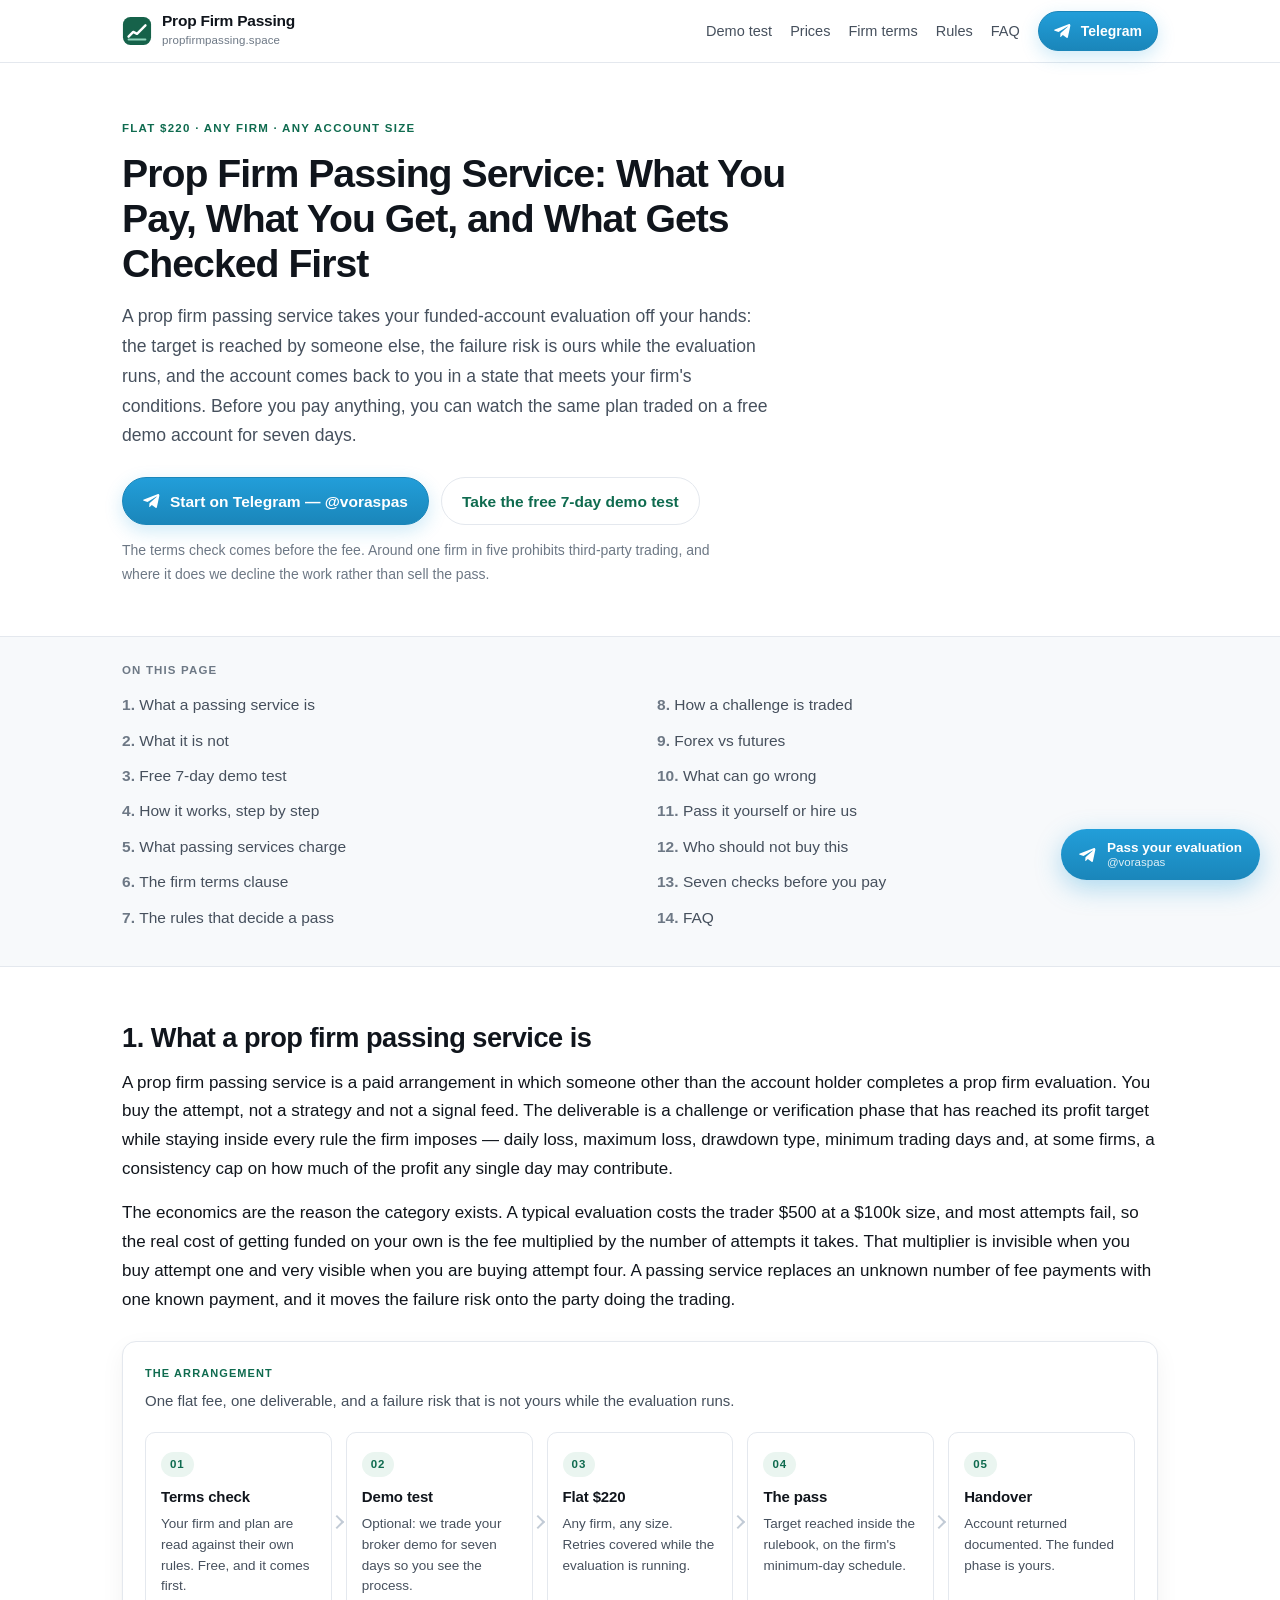
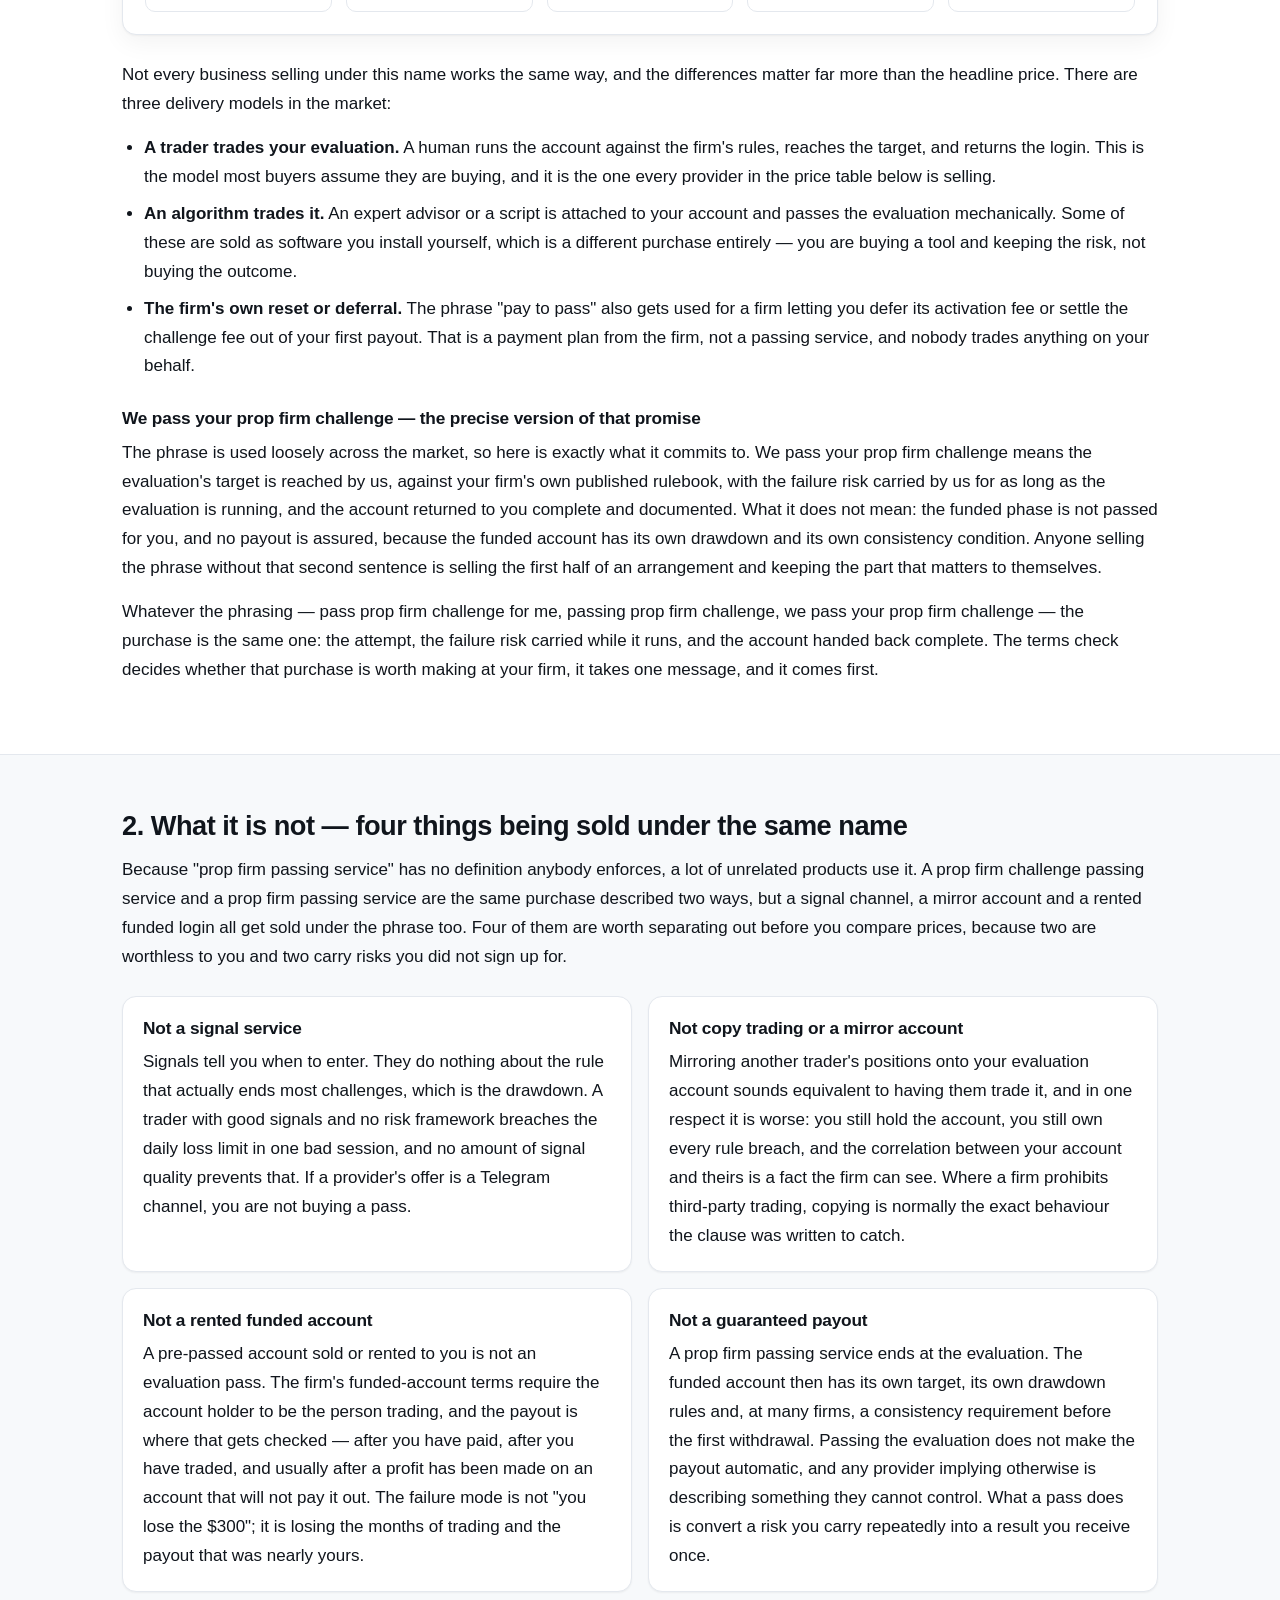
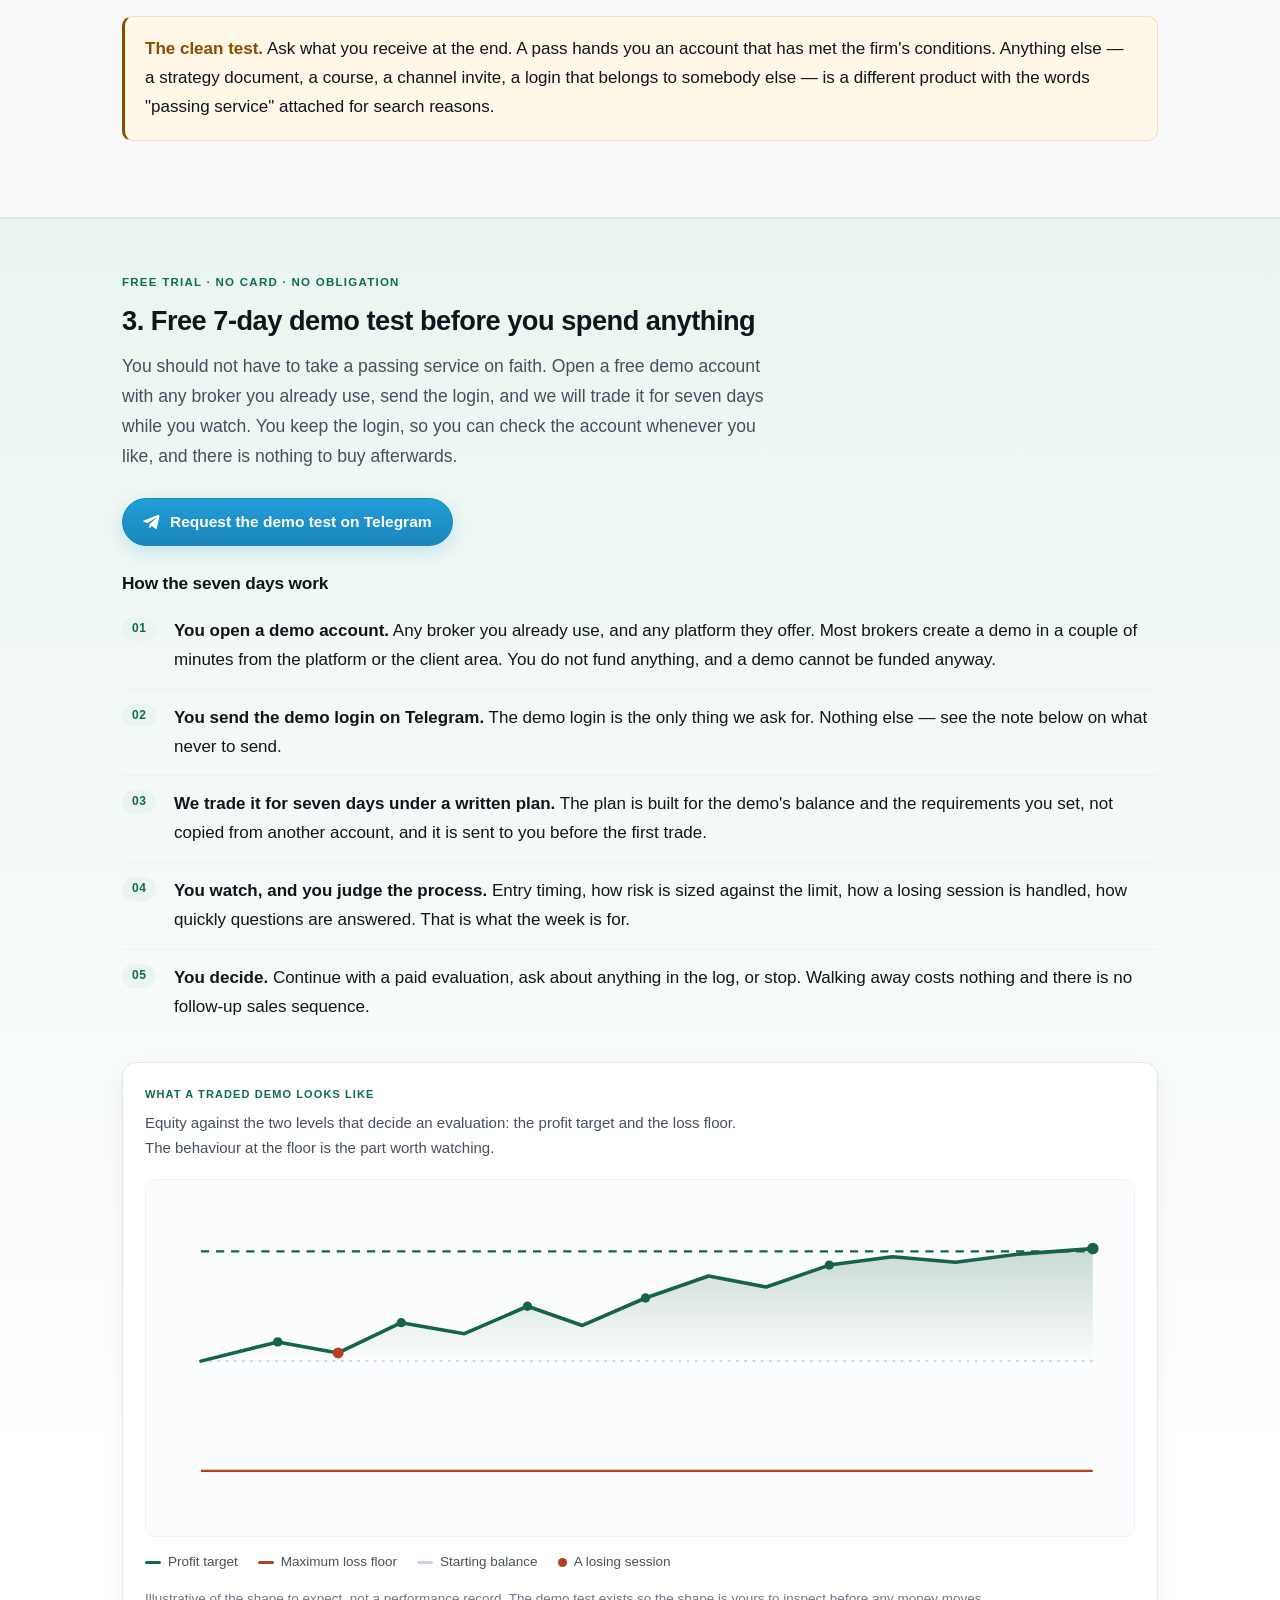
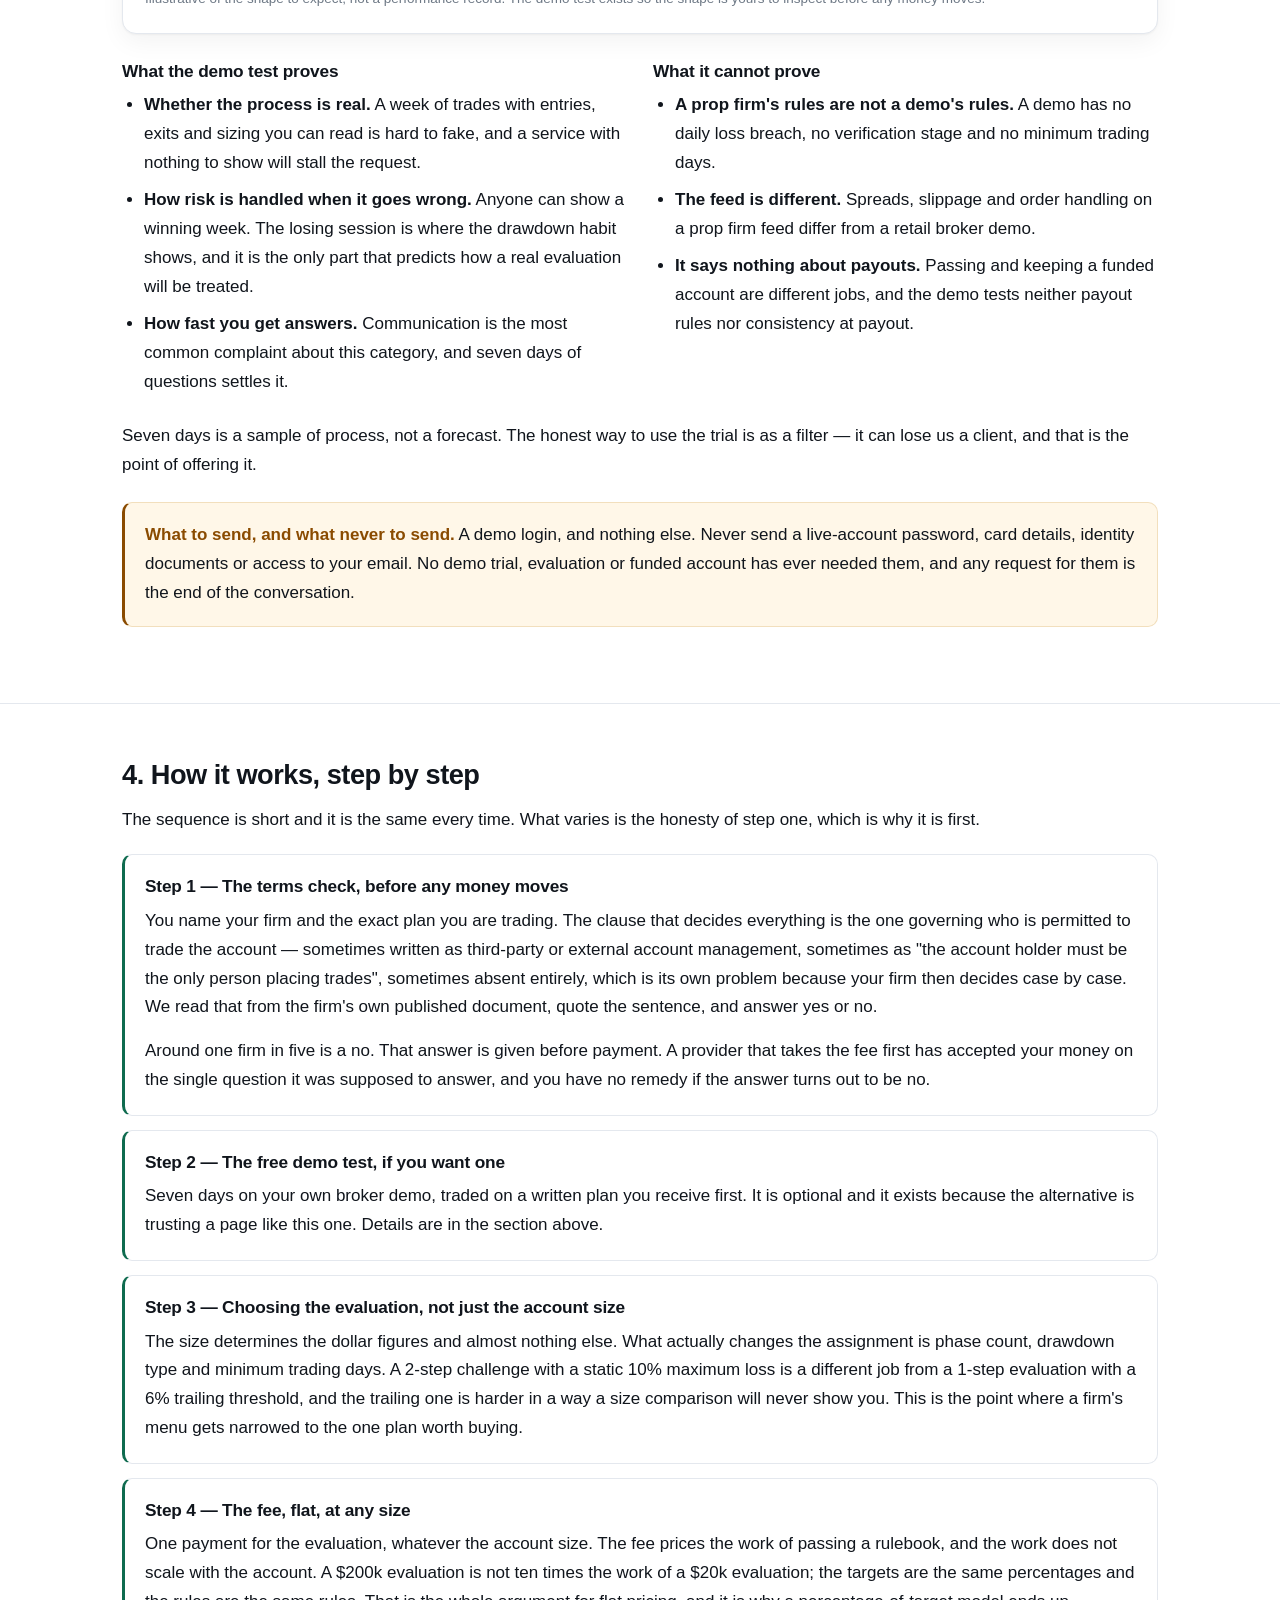
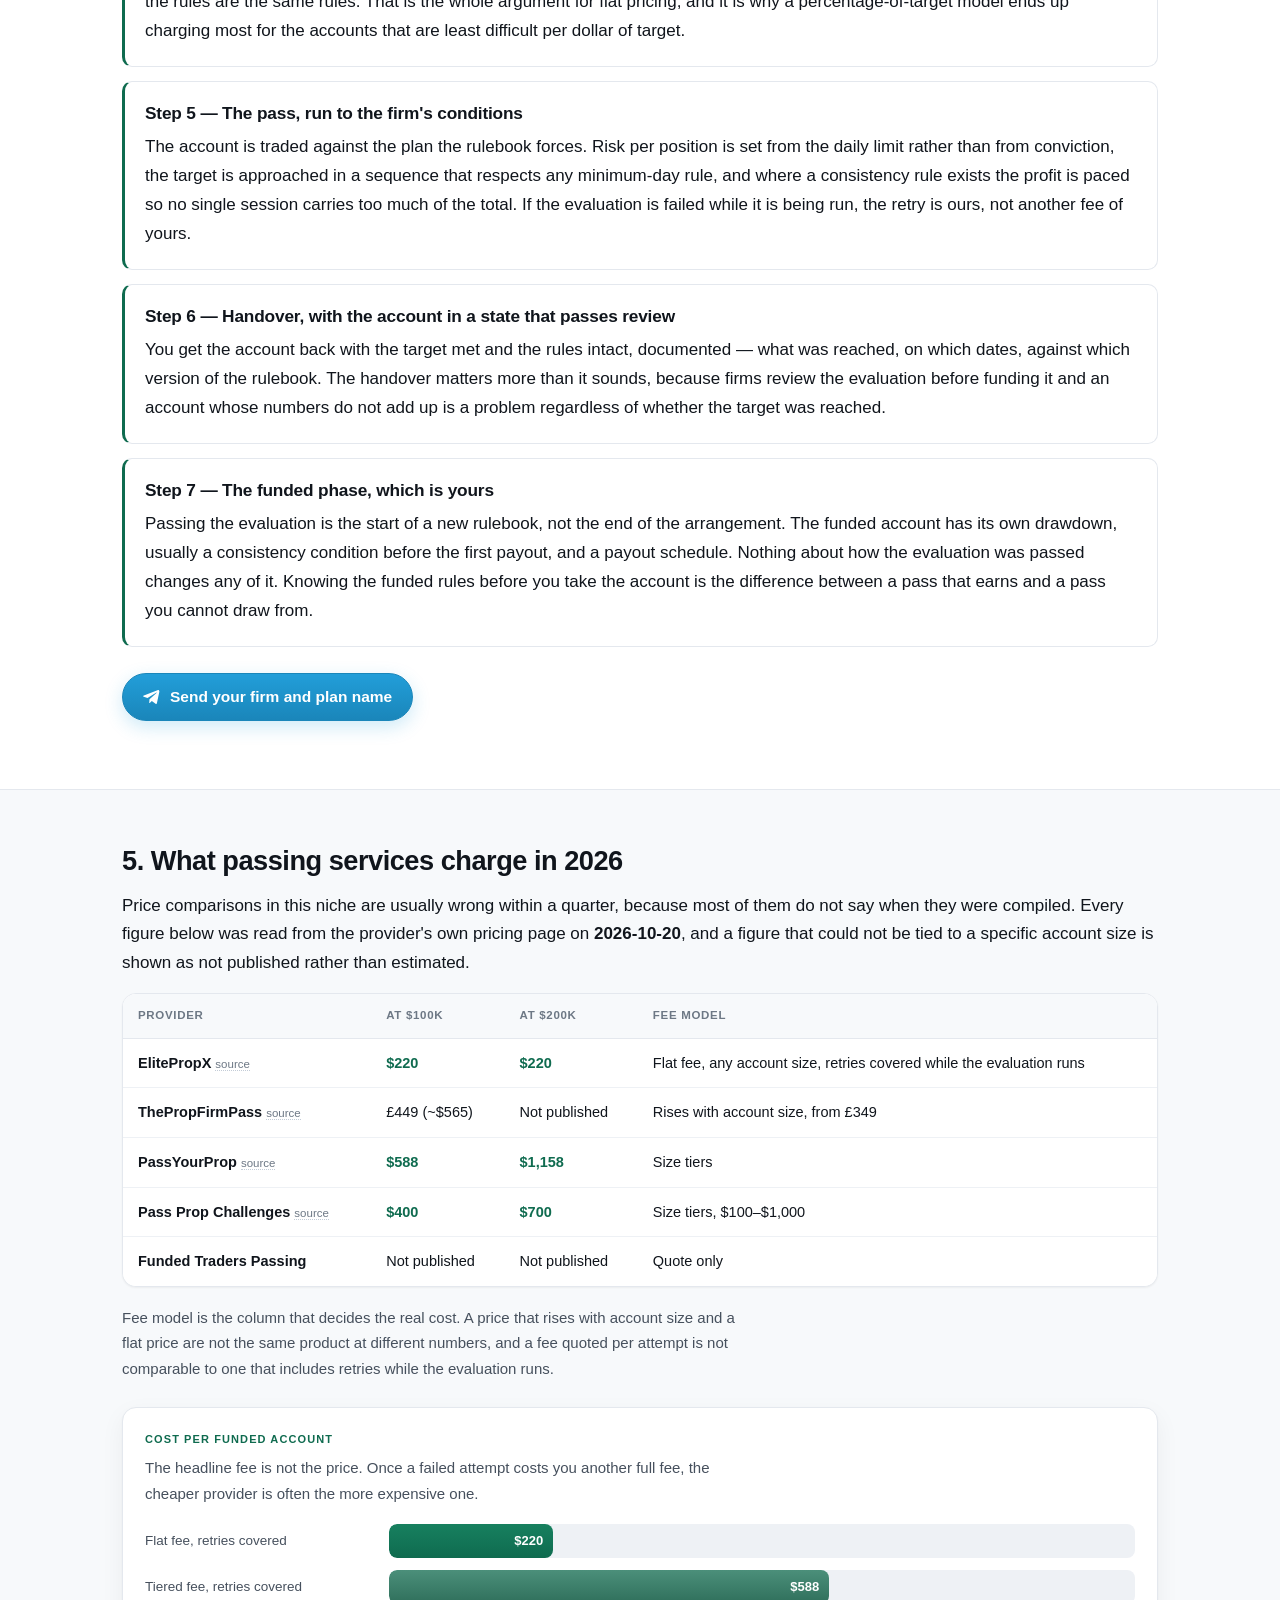
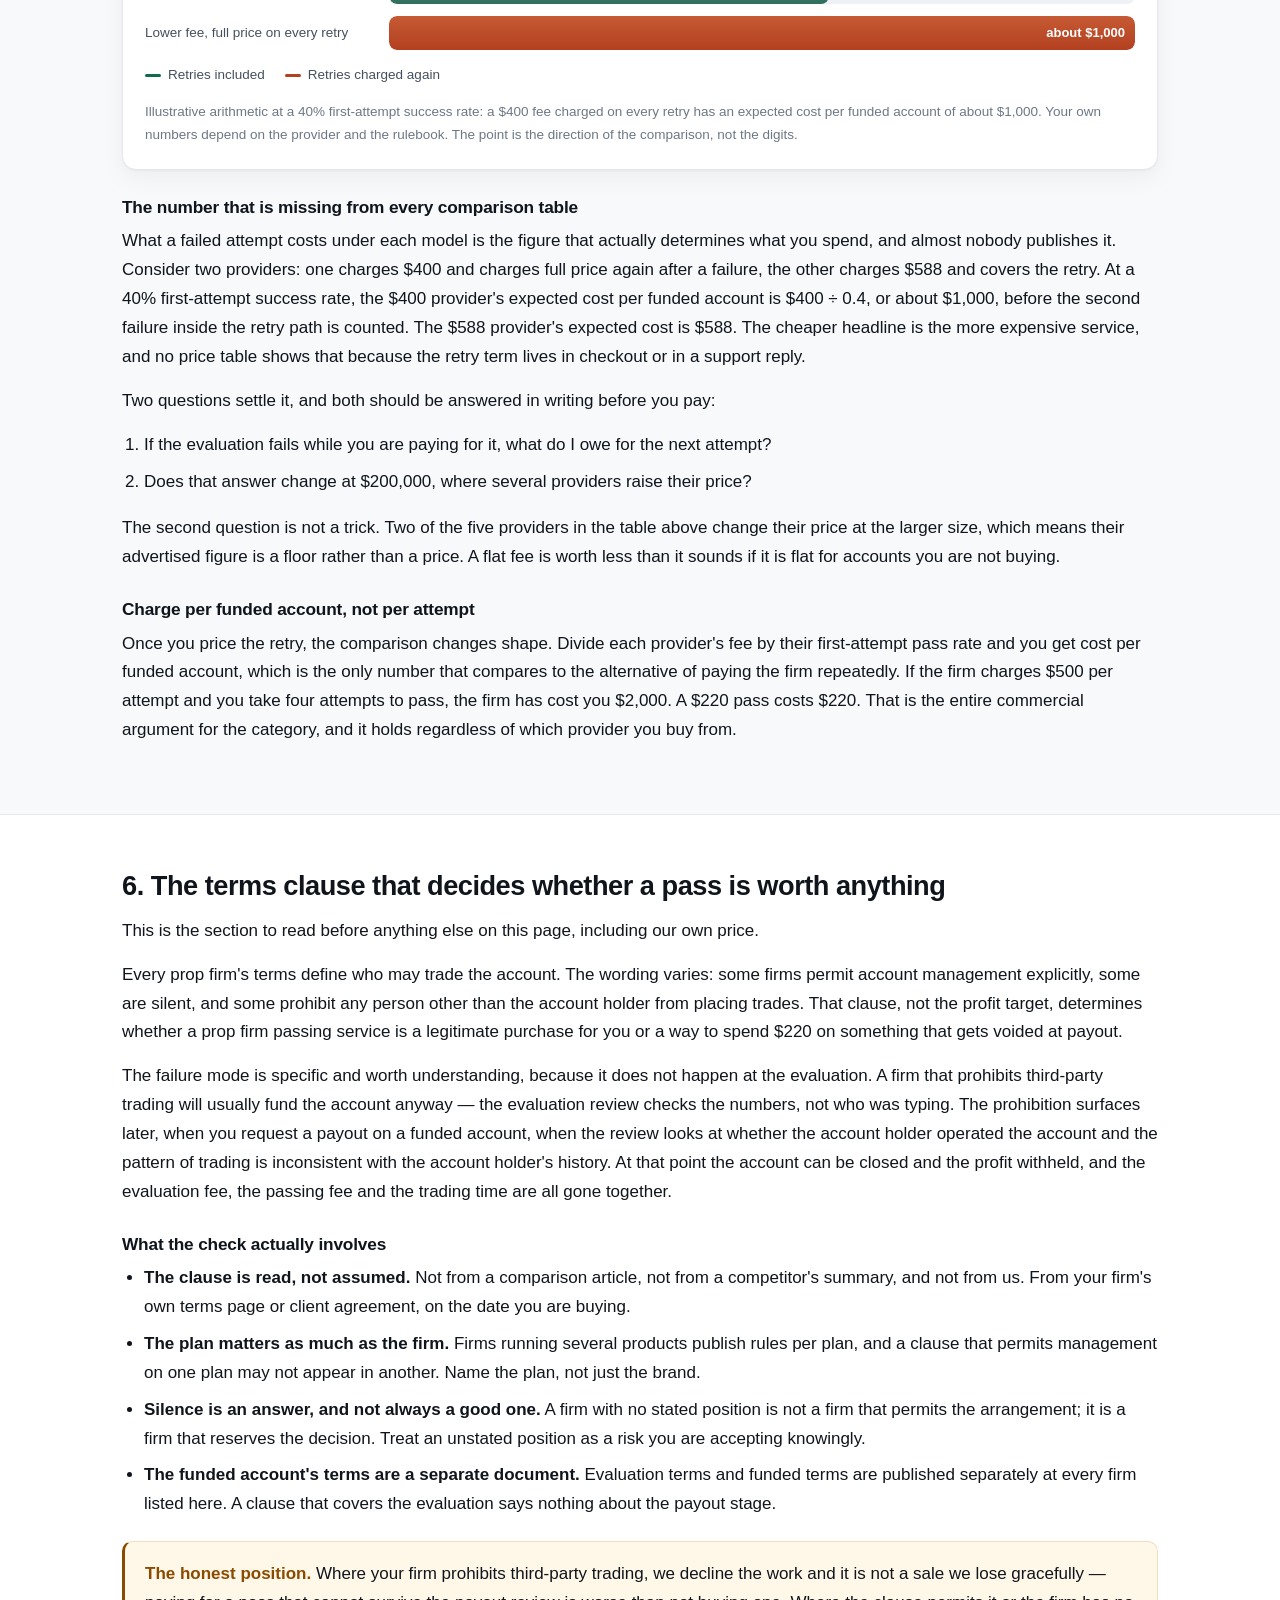
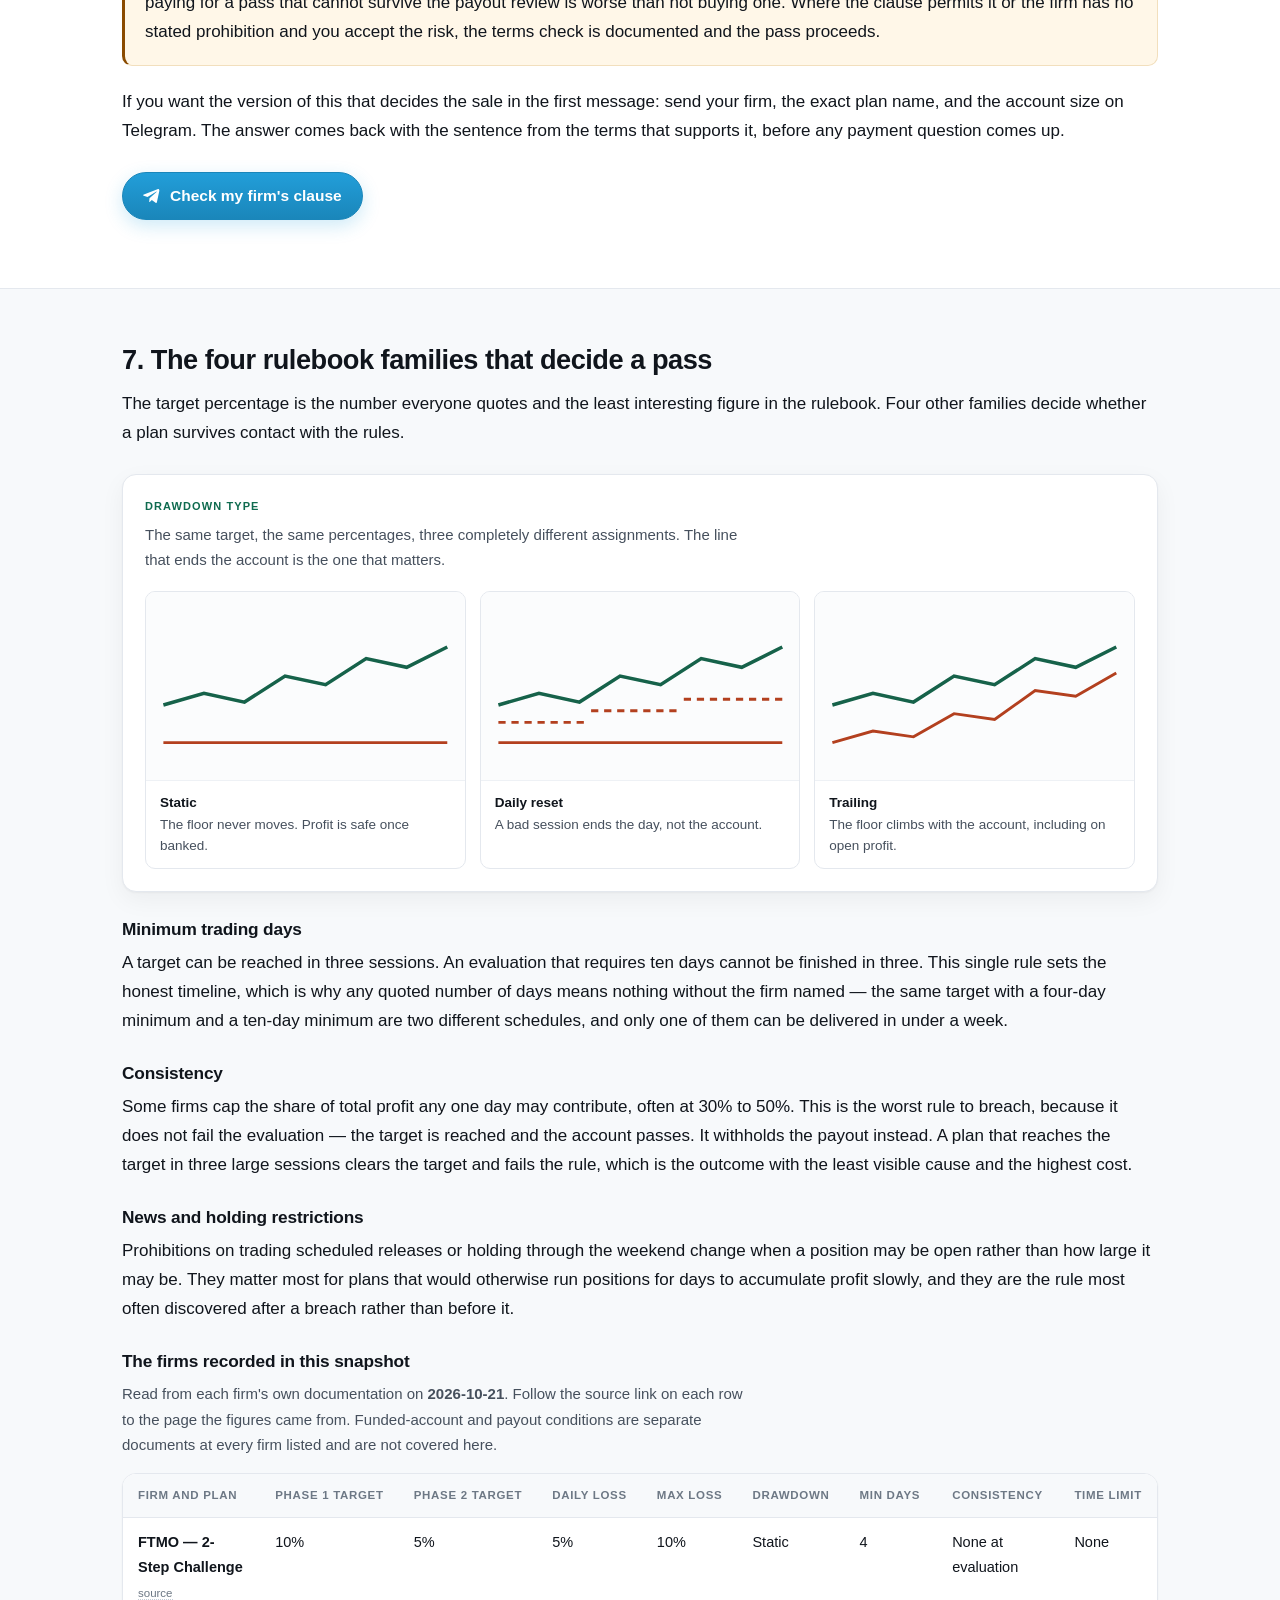
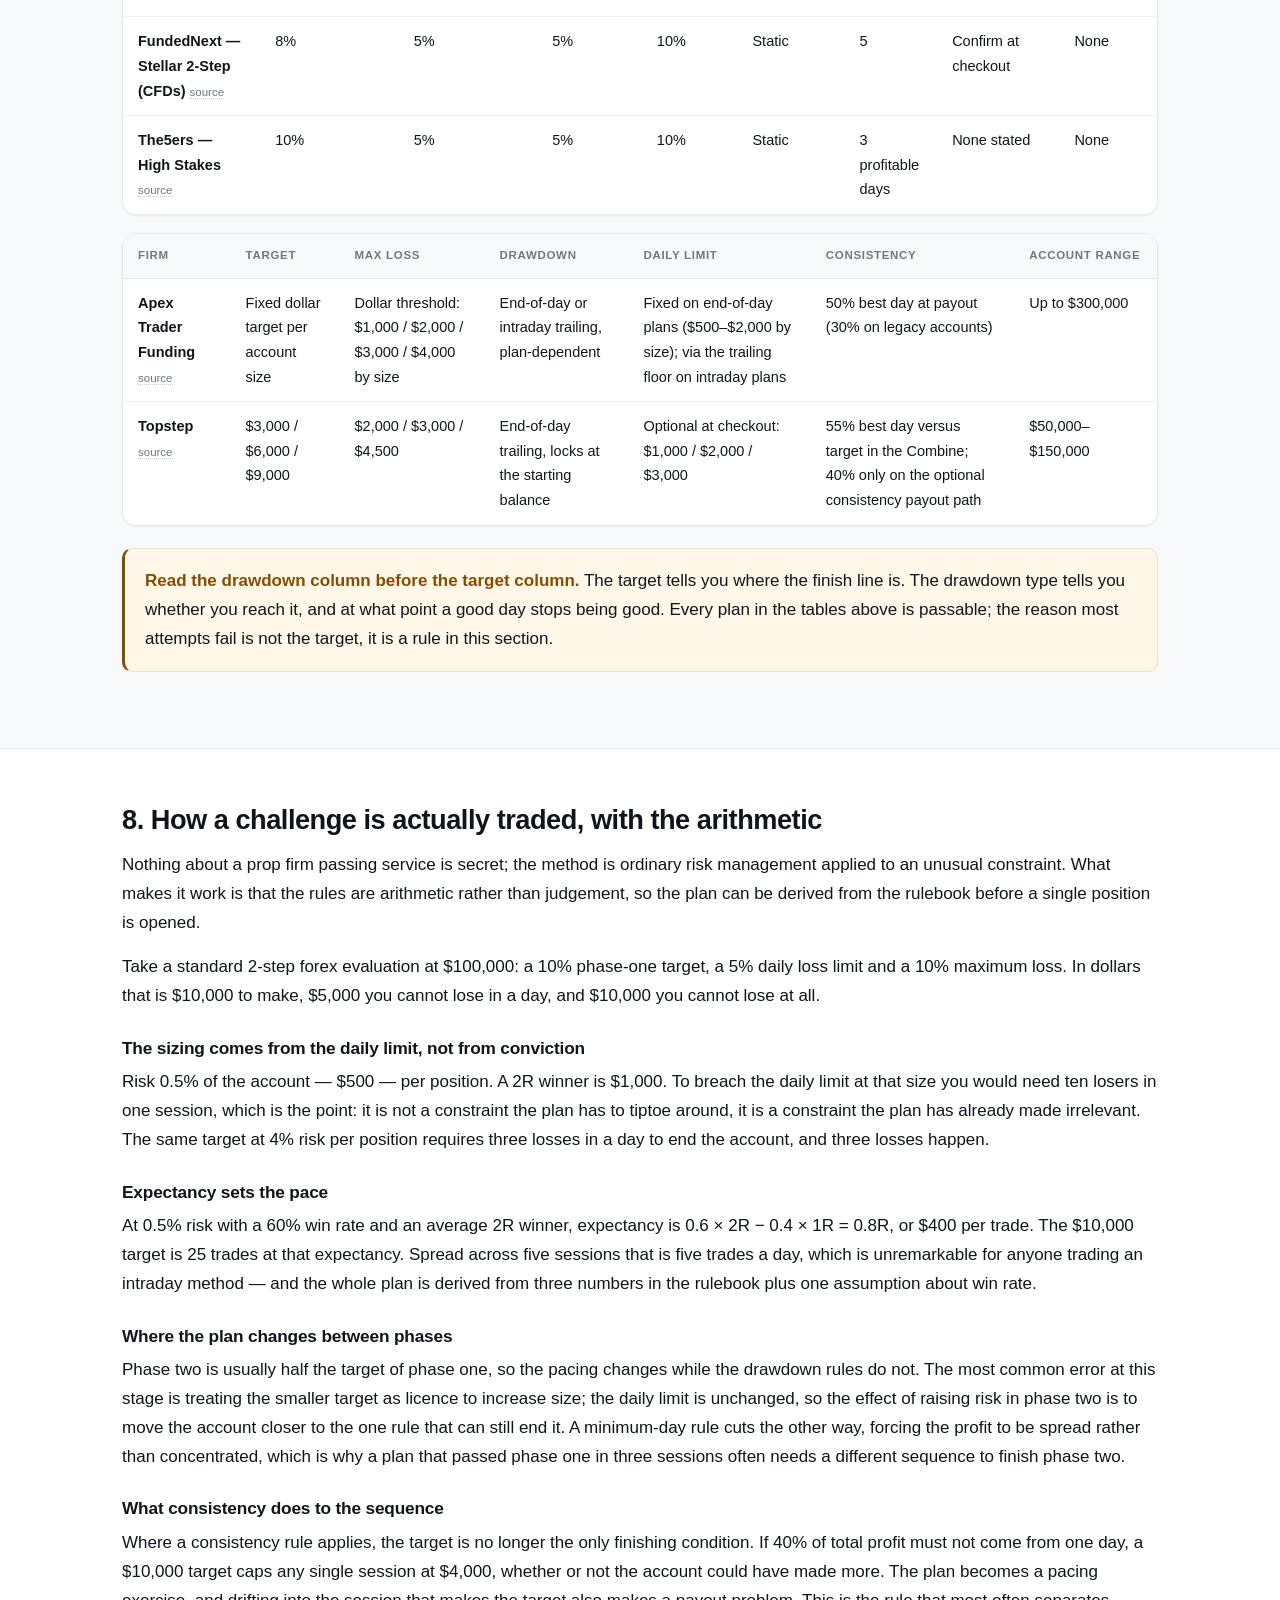
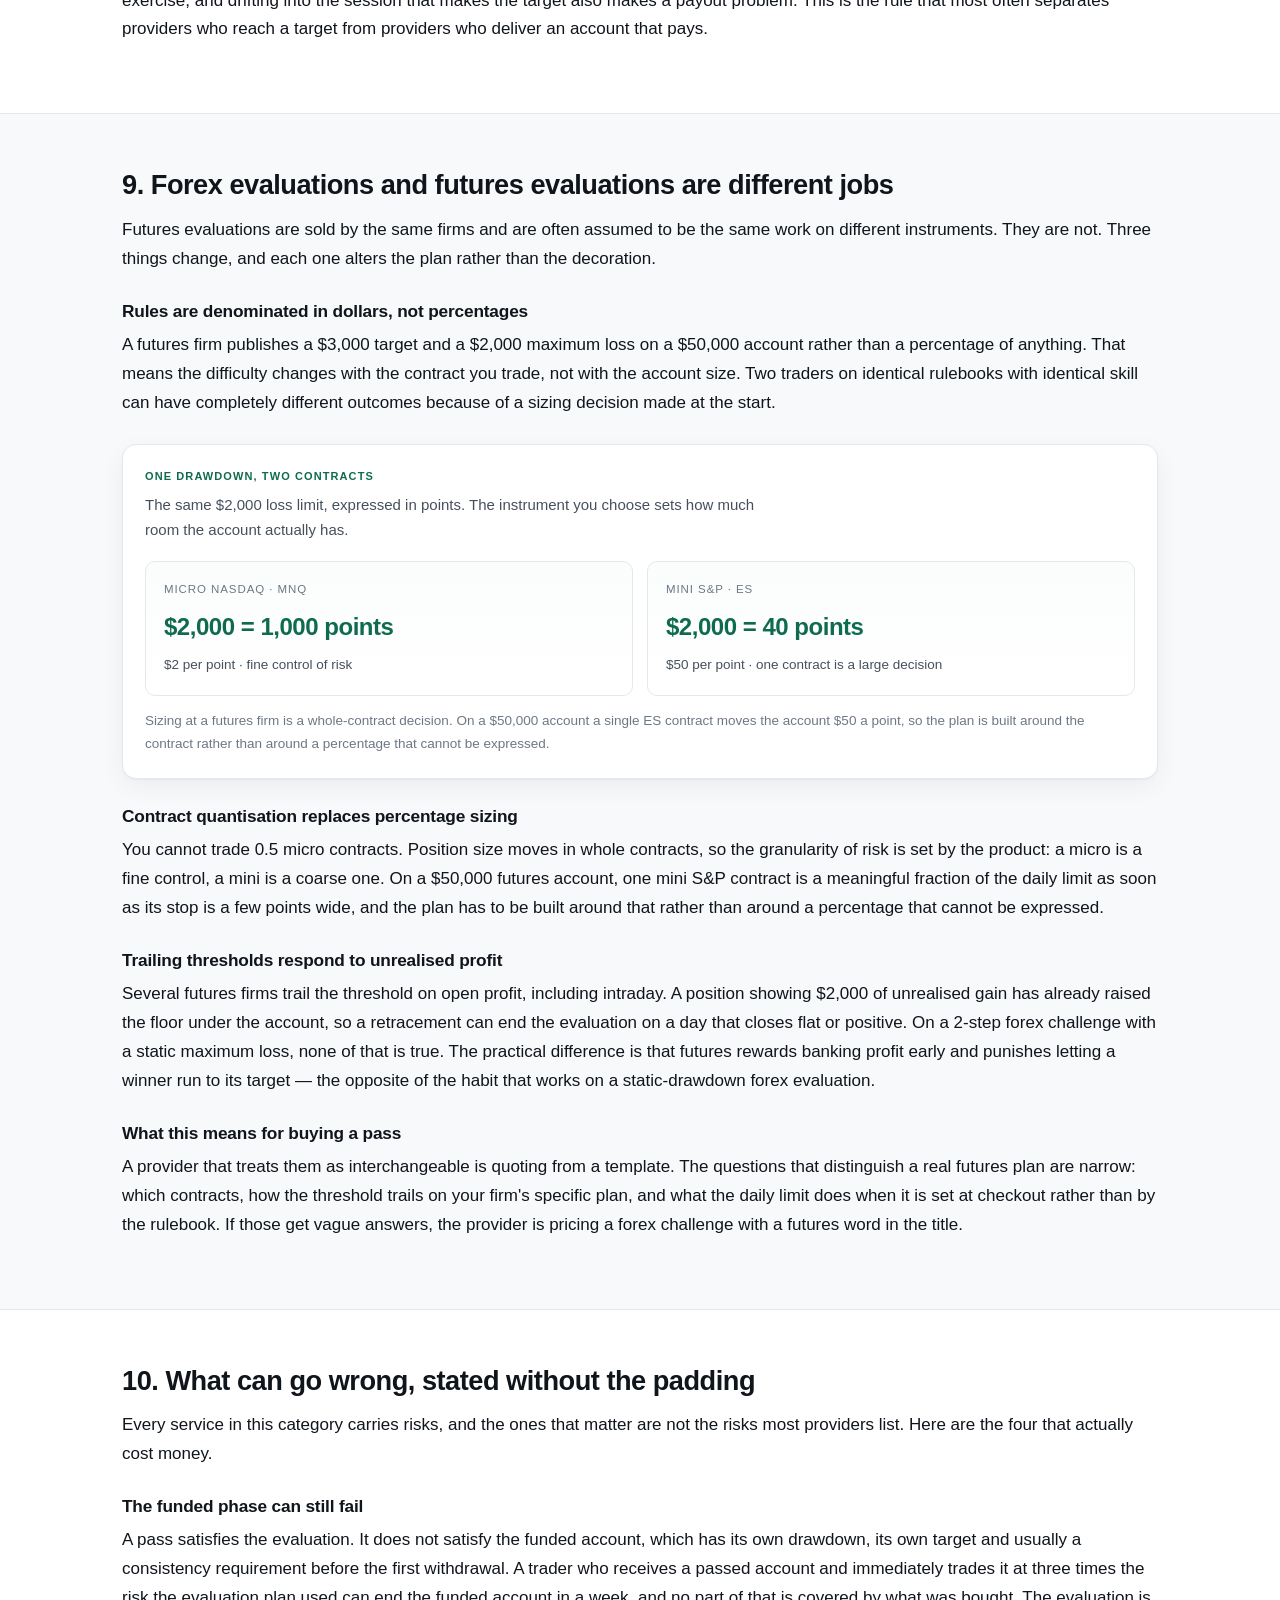
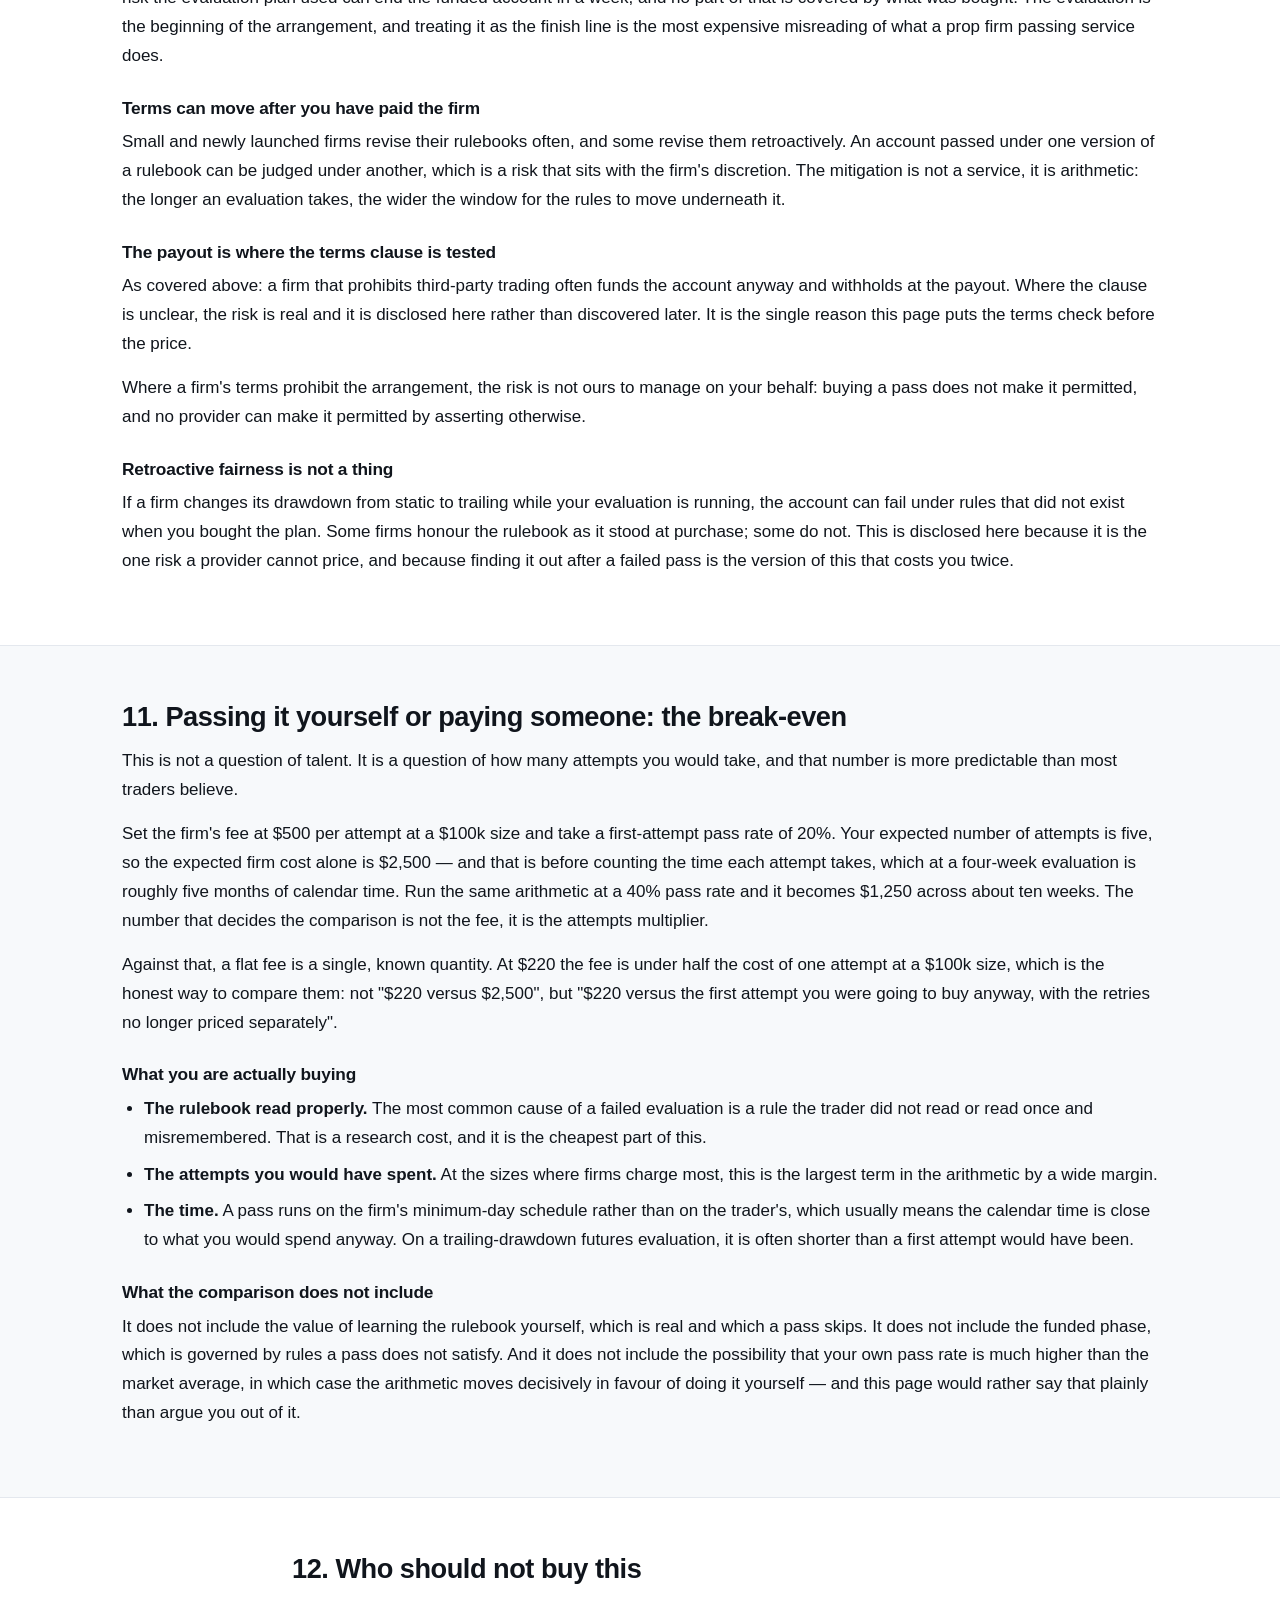
==== docs/index.html @ ddeb3185 "Rebuild the page around a free demo test, Telegram, and inline illustrations Every call to action no" ====
<!DOCTYPE html>
<html lang="en">
<head>
<meta charset="utf-8">
<meta name="viewport" content="width=device-width, initial-scale=1">
<title>Prop Firm Passing Service: Flat $220, Any Firm, Any Size</title>
<meta name="description" content="A prop firm passing service that trades your evaluation to target for a flat $220 at any account size, with a free 7-day demo test first. What it costs, which firms allow it, and what voids a pass.">
<link rel="canonical" href="https://propfirmpassing.space/">
<meta name="robots" content="index, follow">
<meta property="og:type" content="website">
<meta property="og:title" content="Prop Firm Passing Service: Flat $220, Any Firm, Any Size">
<meta property="og:description" content="A prop firm passing service that trades your evaluation to target for a flat $220 at any account size, with a free 7-day demo test first. What it costs, which firms allow it, and what voids a pass.">
<meta property="og:url" content="https://propfirmpassing.space/">
<meta property="og:site_name" content="Prop Firm Passing">
<meta name="twitter:card" content="summary">
<meta name="theme-color" content="#0f4a37">
<link rel="stylesheet" href="/assets/style.css">
<script type="application/ld+json">
{
  "@context": "https://schema.org",
  "@graph": [
    {
      "@type": "Organization",
      "@id": "https://elitepropx.com/#organization",
      "name": "ElitePropX",
      "url": "https://elitepropx.com/",
      "sameAs": [
        "https://t.me/voraspas"
      ],
      "description": "Managed prop firm evaluation passing service."
    },
    {
      "@type": "WebSite",
      "@id": "https://propfirmpassing.space/#website",
      "url": "https://propfirmpassing.space/",
      "name": "Prop Firm Passing",
      "description": "A prop firm passing service that trades your evaluation to target for a flat $220 at any account size, with a free 7-day demo test first. What it costs, which firms allow it, and what voids a pass.",
      "inLanguage": "en",
      "dateModified": "2026-10-27",
      "publisher": {
        "@id": "https://elitepropx.com/#organization"
      }
    },
    {
      "@type": "Service",
      "@id": "https://propfirmpassing.space/#service",
      "name": "Prop firm passing service",
      "serviceType": "Prop firm evaluation passing",
      "description": "Completion of a prop firm evaluation to its profit target under the firm's own rules, for a flat fee at any account size, subject to the firm's terms permitting third-party account management. A free seven-day demo test is available before purchase.",
      "url": "https://propfirmpassing.space/",
      "areaServed": "Worldwide",
      "provider": {
        "@id": "https://elitepropx.com/#organization"
      },
      "offers": {
        "@type": "Offer",
        "price": "220",
        "priceCurrency": "USD",
        "availability": "https://schema.org/InStock",
        "url": "https://t.me/voraspas"
      }
    },
    {
      "@type": "FAQPage",
      "mainEntity": [
        {
          "@type": "Question",
          "name": "What is a prop firm passing service?",
          "acceptedAnswer": {
            "@type": "Answer",
            "text": "It is a paid arrangement where someone other than you completes a prop firm evaluation. You buy the attempt rather than a strategy or signals. The deliverable is a challenge or verification phase that has reached its profit target while staying inside every rule the firm sets — daily loss, maximum loss, drawdown type, minimum trading days and any consistency cap on how much profit one day may contribute. The fee prices the work of passing a rulebook, which is why it does not scale with the account size."
          }
        },
        {
          "@type": "Question",
          "name": "How much does a prop firm passing service cost?",
          "acceptedAnswer": {
            "@type": "Answer",
            "text": "In 2026, published prices at a $100,000 account run from $220 flat to $588 on tiered models, with one provider at roughly $565 in converted pounds and one that quotes per client without publishing anything. What matters more than the headline is the fee model: whether the price rises with account size, and whether a failed attempt costs you another full fee. A provider charging less per attempt but full price on retries is usually the more expensive service once the retry is priced in."
          }
        },
        {
          "@type": "Question",
          "name": "Is a prop firm passing service allowed?",
          "acceptedAnswer": {
            "@type": "Answer",
            "text": "It depends entirely on your firm's terms, and the answer has to come from that firm's own document rather than from a comparison article or from the provider selling you the pass. Wording varies: some firms permit account management explicitly, some are silent and reserve the decision, and some prohibit any person other than the account holder from placing trades. Around one firm in five is a prohibition. Where the terms prohibit it, a pass is not worth the fee, because the account can be closed and the profit withheld at the payout stage."
          }
        },
        {
          "@type": "Question",
          "name": "Will you pass my prop firm challenge for me?",
          "acceptedAnswer": {
            "@type": "Answer",
            "text": "Yes, for firms whose terms permit it, at any account size for a flat $220. The sequence is that your firm and exact plan name are read first, the third-party clause is quoted back to you, and the fee only comes up after that. Where the clause prohibits third-party trading, the work is declined rather than sold — a pass that gets voided when you request a payout costs you the fee, the evaluation and the trading time together."
          }
        },
        {
          "@type": "Question",
          "name": "How long does it take to pass a prop firm challenge through a service?",
          "acceptedAnswer": {
            "@type": "Answer",
            "text": "The minimum trading days rule sets the floor, not the target. A target can be reached in three sessions, but an evaluation requiring ten days cannot be finished in three, so the honest timeline is always at least as long as that rule allows. Most 2-step evaluations with a four to five day minimum land inside one to two weeks of trading, and phases are usually run at different paces because phase two has a smaller target under the same drawdown rules."
          }
        },
        {
          "@type": "Question",
          "name": "Which prop firms do you pass challenges for?",
          "acceptedAnswer": {
            "@type": "Answer",
            "text": "Around twenty firms are handled, covering forex and futures, including FTMO, FundedNext, The5ers, Apex Trader Funding and Topstep. The list is limited by terms rather than by convenience: a firm is only offered where its published rules permit the arrangement. If your firm is not on the list, the terms are still read and you get a yes or no — new firms are commonly added, and the answer is given before payment either way."
          }
        },
        {
          "@type": "Question",
          "name": "What happens if the evaluation fails while you are running it?",
          "acceptedAnswer": {
            "@type": "Answer",
            "text": "The retry is ours. While an evaluation is being run under the flat fee, a breach of a rule before the target is reached is covered, and the next attempt is not a second charge to you. This is the term to get in writing before paying any provider, because it is the number that decides what the service actually costs: a cheaper fee with full-price retries has a higher expected cost than a higher fee with retries included."
          }
        },
        {
          "@type": "Question",
          "name": "Do I keep the funded account after the pass?",
          "acceptedAnswer": {
            "@type": "Answer",
            "text": "The account is returned to you with the evaluation complete and documented, and the firm funds it under its own funded-account terms. You keep the account, the payouts and the decisions from that point. What the pass does not give you is the funded rulebook practised — the funded account has its own drawdown, target and usually a consistency condition before the first withdrawal, and nothing about how the evaluation was passed changes any of it."
          }
        },
        {
          "@type": "Question",
          "name": "Is a passing service the same as copy trading or signals?",
          "acceptedAnswer": {
            "@type": "Answer",
            "text": "No, and the differences are not cosmetic. Signals tell you when to enter and do nothing about the drawdown rule that ends most challenges. Copy trading leaves you holding the account and owning every rule breach, and where a firm prohibits third-party trading, mirroring positions is usually the exact behaviour the clause was written to catch. A passing service takes the attempt on and carries the failure risk while the evaluation runs."
          }
        },
        {
          "@type": "Question",
          "name": "Is it cheaper to pass the challenge myself?",
          "acceptedAnswer": {
            "@type": "Answer",
            "text": "It depends on how many attempts you would take. At a $500 firm fee and a 20% first-attempt pass rate, the expected cost of doing it yourself is five attempts, or about $2,500, plus roughly five months of calendar time. At a 40% rate it is about $1,250 across ten weeks. A flat $220 fee is under half the cost of a single attempt at a $100k size. If your own pass rate is high, the arithmetic moves decisively the other way and doing it yourself is cheaper."
          }
        },
        {
          "@type": "Question",
          "name": "Can you pass a futures evaluation like Apex or Topstep?",
          "acceptedAnswer": {
            "@type": "Answer",
            "text": "Yes, where the firm's terms allow it, and futures evaluations are a different job rather than the same job on different instruments. Their rules are denominated in dollars rather than percentages, which means difficulty changes with the contract you trade: a $2,000 drawdown is 1,000 points at one micro Nasdaq contract and 40 points at one S&P mini. Several futures firms also trail the threshold on open profit, so letting a winner run can end the account even on a day that closes positive."
          }
        },
        {
          "@type": "Question",
          "name": "What do you need from me to start?",
          "acceptedAnswer": {
            "@type": "Answer",
            "text": "Your firm, the exact plan name and the account size. The plan matters as much as the brand, because firms running several products publish rules per plan, and a clause that permits account management on one plan may not appear in another. Nothing is paid at this stage: the clause is read from the firm's own document, the relevant sentence comes back to you, and the fee only becomes relevant once the answer is yes."
          }
        },
        {
          "@type": "Question",
          "name": "Can a funded account be voided after being passed?",
          "acceptedAnswer": {
            "@type": "Answer",
            "text": "Yes, and the point at which it happens is the payout request rather than the evaluation review. Firms usually fund the account regardless, because the evaluation review checks the numbers rather than who was operating the account. The prohibition surfaces later, when the payout review looks at whether the account holder traded it and the pattern does not match. That is the outcome the terms check exists to prevent, and it is why the check comes before the fee."
          }
        },
        {
          "@type": "Question",
          "name": "Does the price change at larger account sizes?",
          "acceptedAnswer": {
            "@type": "Answer",
            "text": "Not here. The fee is flat at any size from $10,000 to $300,000, because the work is the same work: the targets are the same percentages and the rules are the same rules. Several providers in the market charge by size tier, with prices rising at $200,000, and one does not publish a price at all. A flat fee is only meaningful if it is genuinely flat for the size you are actually buying, which is the second question to ask any provider."
          }
        }
      ]
    }
  ]
}
</script>
</head>
<body>
<a class="skip" href="#main">Skip to content</a>
<header class="site-head">
  <div class="wrap head-inner">
    <a class="brand" href="/">
      <svg class="mark" viewBox="0 0 32 32" width="30" height="30" aria-hidden="true" focusable="false"><rect x="1" y="1" width="30" height="30" rx="8" fill="#16624a"/><path d="M7 22 L12 17 L16 19 L25 10" fill="none" stroke="#ffffff" stroke-width="2.6" stroke-linecap="round" stroke-linejoin="round"/><line x1="7" y1="25" x2="25" y2="25" stroke="#8fd3bb" stroke-width="2" stroke-linecap="round"/></svg>
      <span class="brand-text"><span class="brand-name">Prop Firm Passing</span><span class="brand-sub">propfirmpassing.space</span></span>
    </a>
    <nav class="site-nav" aria-label="Sections">
      <a href="#demo">Demo test</a>
      <a href="#cost">Prices</a>
      <a href="#firms">Firm terms</a>
      <a href="#rules">Rules</a>
      <a href="#faq">FAQ</a>
      <a class="btn btn-tg btn-sm" href="https://t.me/voraspas" target="_blank" rel="noopener"><svg class="tg-icon" viewBox="0 0 24 24" width="18" height="18" aria-hidden="true" focusable="false"><path fill="currentColor" d="M21.94 4.3 18.6 20.1c-.25 1.1-.9 1.38-1.82.86l-5.03-3.7-2.43 2.34c-.27.27-.5.5-1.02.5l.36-5.13 9.34-8.44c.4-.36-.09-.56-.63-.2L6.02 13.2.99 11.63c-1.1-.34-1.12-1.1.23-1.63L20.1 2.77c.91-.34 1.71.2 1.4 1.53Z"/></svg><span>Telegram</span></a>
    </nav>
  </div>
</header>
<main id="main">
<section class="intro">
  <div class="wrap">
    <p class="eyebrow">Flat $220 · Any firm · Any account size</p>
    <h1>Prop Firm Passing Service: What You Pay, What You Get, and What Gets Checked First</h1>
    <p class="lede">A prop firm passing service takes your funded-account evaluation off your hands: the target is reached by someone else, the failure risk is ours while the evaluation runs, and the account comes back to you in a state that meets your firm's conditions. Before you pay anything, you can watch the same plan traded on a free demo account for seven days.</p>
    <div class="cta-row">
      <a class="btn btn-tg" href="https://t.me/voraspas" target="_blank" rel="noopener"><svg class="tg-icon" viewBox="0 0 24 24" width="18" height="18" aria-hidden="true" focusable="false"><path fill="currentColor" d="M21.94 4.3 18.6 20.1c-.25 1.1-.9 1.38-1.82.86l-5.03-3.7-2.43 2.34c-.27.27-.5.5-1.02.5l.36-5.13 9.34-8.44c.4-.36-.09-.56-.63-.2L6.02 13.2.99 11.63c-1.1-.34-1.12-1.1.23-1.63L20.1 2.77c.91-.34 1.71.2 1.4 1.53Z"/></svg><span>Start on Telegram — @voraspas</span></a>
      <a class="btn btn-ghost" href="#demo">Take the free 7-day demo test</a>
    </div>
    <p class="micro">The terms check comes before the fee. Around one firm in five prohibits third-party trading, and where it does we decline the work rather than sell the pass.</p>
  </div>
</section>

<nav class="toc-wrap" aria-label="On this page">
  <div class="wrap">
    <p class="toc-title">On this page</p>
    <ol class="toc">
      <li><a href="#what">What a passing service is</a></li>
      <li><a href="#not">What it is not</a></li>
      <li><a href="#demo">Free 7-day demo test</a></li>
      <li><a href="#steps">How it works, step by step</a></li>
      <li><a href="#cost">What passing services charge</a></li>
      <li><a href="#firms">The firm terms clause</a></li>
      <li><a href="#rules">The rules that decide a pass</a></li>
      <li><a href="#traded">How a challenge is traded</a></li>
      <li><a href="#markets">Forex vs futures</a></li>
      <li><a href="#risk">What can go wrong</a></li>
      <li><a href="#math">Pass it yourself or hire us</a></li>
      <li><a href="#who">Who should not buy this</a></li>
      <li><a href="#verify">Seven checks before you pay</a></li>
      <li><a href="#faq">FAQ</a></li>
    </ol>
  </div>
</nav>

<section class="section" id="what">
  <div class="wrap">
    <h2>1. What a prop firm passing service is</h2>
    <p>A prop firm passing service is a paid arrangement in which someone other than the account holder completes a prop firm evaluation. You buy the attempt, not a strategy and not a signal feed. The deliverable is a challenge or verification phase that has reached its profit target while staying inside every rule the firm imposes — daily loss, maximum loss, drawdown type, minimum trading days and, at some firms, a consistency cap on how much of the profit any single day may contribute.</p>
    <p>The economics are the reason the category exists. A typical evaluation costs the trader $500 at a $100k size, and most attempts fail, so the real cost of getting funded on your own is the fee multiplied by the number of attempts it takes. That multiplier is invisible when you buy attempt one and very visible when you are buying attempt four. A passing service replaces an unknown number of fee payments with one known payment, and it moves the failure risk onto the party doing the trading.</p>

    <div class="figure">
      <div class="figure-head"><span class="figure-kicker">The arrangement</span><p>One flat fee, one deliverable, and a failure risk that is not yours while the evaluation runs.</p></div>
      <div class="flow">
        <div class="flow-item"><span class="flow-num">01</span><h3>Terms check</h3><p>Your firm and plan are read against their own rules. Free, and it comes first.</p></div>
        <div class="flow-item"><span class="flow-num">02</span><h3>Demo test</h3><p>Optional: we trade your broker demo for seven days so you see the process.</p></div>
        <div class="flow-item"><span class="flow-num">03</span><h3>Flat $220</h3><p>Any firm, any size. Retries covered while the evaluation is running.</p></div>
        <div class="flow-item"><span class="flow-num">04</span><h3>The pass</h3><p>Target reached inside the rulebook, on the firm's minimum-day schedule.</p></div>
        <div class="flow-item"><span class="flow-num">05</span><h3>Handover</h3><p>Account returned documented. The funded phase is yours.</p></div>
      </div>
    </div>

    <p>Not every business selling under this name works the same way, and the differences matter far more than the headline price. There are three delivery models in the market:</p>
    <ul>
      <li><strong>A trader trades your evaluation.</strong> A human runs the account against the firm's rules, reaches the target, and returns the login. This is the model most buyers assume they are buying, and it is the one every provider in the price table below is selling.</li>
      <li><strong>An algorithm trades it.</strong> An expert advisor or a script is attached to your account and passes the evaluation mechanically. Some of these are sold as software you install yourself, which is a different purchase entirely — you are buying a tool and keeping the risk, not buying the outcome.</li>
      <li><strong>The firm's own reset or deferral.</strong> The phrase "pay to pass" also gets used for a firm letting you defer its activation fee or settle the challenge fee out of your first payout. That is a payment plan from the firm, not a passing service, and nobody trades anything on your behalf.</li>
    </ul>

    <h3>We pass your prop firm challenge — the precise version of that promise</h3>
    <p>The phrase is used loosely across the market, so here is exactly what it commits to. We pass your prop firm challenge means the evaluation's target is reached by us, against your firm's own published rulebook, with the failure risk carried by us for as long as the evaluation is running, and the account returned to you complete and documented. What it does not mean: the funded phase is not passed for you, and no payout is assured, because the funded account has its own drawdown and its own consistency condition. Anyone selling the phrase without that second sentence is selling the first half of an arrangement and keeping the part that matters to themselves.</p>
    <p>Whatever the phrasing — pass prop firm challenge for me, passing prop firm challenge, we pass your prop firm challenge — the purchase is the same one: the attempt, the failure risk carried while it runs, and the account handed back complete. The terms check decides whether that purchase is worth making at your firm, it takes one message, and it comes first.</p>
  </div>
</section>

<section class="section alt" id="not">
  <div class="wrap">
    <h2>2. What it is not — four things being sold under the same name</h2>
    <p>Because "prop firm passing service" has no definition anybody enforces, a lot of unrelated products use it. A prop firm challenge passing service and a prop firm passing service are the same purchase described two ways, but a signal channel, a mirror account and a rented funded login all get sold under the phrase too. Four of them are worth separating out before you compare prices, because two are worthless to you and two carry risks you did not sign up for.</p>
    <div class="card-grid">
      <div class="card"><h3>Not a signal service</h3><p>Signals tell you when to enter. They do nothing about the rule that actually ends most challenges, which is the drawdown. A trader with good signals and no risk framework breaches the daily loss limit in one bad session, and no amount of signal quality prevents that. If a provider's offer is a Telegram channel, you are not buying a pass.</p></div>
      <div class="card"><h3>Not copy trading or a mirror account</h3><p>Mirroring another trader's positions onto your evaluation account sounds equivalent to having them trade it, and in one respect it is worse: you still hold the account, you still own every rule breach, and the correlation between your account and theirs is a fact the firm can see. Where a firm prohibits third-party trading, copying is normally the exact behaviour the clause was written to catch.</p></div>
      <div class="card"><h3>Not a rented funded account</h3><p>A pre-passed account sold or rented to you is not an evaluation pass. The firm's funded-account terms require the account holder to be the person trading, and the payout is where that gets checked — after you have paid, after you have traded, and usually after a profit has been made on an account that will not pay it out. The failure mode is not "you lose the $300"; it is losing the months of trading and the payout that was nearly yours.</p></div>
      <div class="card"><h3>Not a guaranteed payout</h3><p>A prop firm passing service ends at the evaluation. The funded account then has its own target, its own drawdown rules and, at many firms, a consistency requirement before the first withdrawal. Passing the evaluation does not make the payout automatic, and any provider implying otherwise is describing something they cannot control. What a pass does is convert a risk you carry repeatedly into a result you receive once.</p></div>
    </div>
    <div class="callout">
      <p><strong>The clean test.</strong> Ask what you receive at the end. A pass hands you an account that has met the firm's conditions. Anything else — a strategy document, a course, a channel invite, a login that belongs to somebody else — is a different product with the words "passing service" attached for search reasons.</p>
    </div>
  </div>
</section>

<section class="section spotlight" id="demo">
  <div class="wrap">
    <p class="eyebrow">Free trial · No card · No obligation</p>
    <h2>3. Free 7-day demo test before you spend anything</h2>
    <p class="lede">You should not have to take a passing service on faith. Open a free demo account with any broker you already use, send the login, and we will trade it for seven days while you watch. You keep the login, so you can check the account whenever you like, and there is nothing to buy afterwards.</p>

    <div class="cta-row">
      <a class="btn btn-tg" href="https://t.me/voraspas" target="_blank" rel="noopener"><svg class="tg-icon" viewBox="0 0 24 24" width="18" height="18" aria-hidden="true" focusable="false"><path fill="currentColor" d="M21.94 4.3 18.6 20.1c-.25 1.1-.9 1.38-1.82.86l-5.03-3.7-2.43 2.34c-.27.27-.5.5-1.02.5l.36-5.13 9.34-8.44c.4-.36-.09-.56-.63-.2L6.02 13.2.99 11.63c-1.1-.34-1.12-1.1.23-1.63L20.1 2.77c.91-.34 1.71.2 1.4 1.53Z"/></svg><span>Request the demo test on Telegram</span></a>
    </div>

    <h3>How the seven days work</h3>
    <ol class="numbered">
      <li><strong>You open a demo account.</strong> Any broker you already use, and any platform they offer. Most brokers create a demo in a couple of minutes from the platform or the client area. You do not fund anything, and a demo cannot be funded anyway.</li>
      <li><strong>You send the demo login on Telegram.</strong> The demo login is the only thing we ask for. Nothing else — see the note below on what never to send.</li>
      <li><strong>We trade it for seven days under a written plan.</strong> The plan is built for the demo's balance and the requirements you set, not copied from another account, and it is sent to you before the first trade.</li>
      <li><strong>You watch, and you judge the process.</strong> Entry timing, how risk is sized against the limit, how a losing session is handled, how quickly questions are answered. That is what the week is for.</li>
      <li><strong>You decide.</strong> Continue with a paid evaluation, ask about anything in the log, or stop. Walking away costs nothing and there is no follow-up sales sequence.</li>
    </ol>

    <div class="figure">
      <div class="figure-head"><span class="figure-kicker">What a traded demo looks like</span><p>Equity against the two levels that decide an evaluation: the profit target and the loss floor. The behaviour at the floor is the part worth watching.</p></div>
      <svg class="chart" viewBox="0 0 720 260" role="img" aria-labelledby="chartTitle chartDesc" preserveAspectRatio="xMidYMid meet">
        <title id="chartTitle">Equity curve on a traded demo account, with target and loss floor marked</title>
        <desc id="chartDesc">A stepped equity curve rising from the starting balance toward a dashed profit target line, staying above a solid loss floor line, with one shallow drawdown in the middle.</desc>
        <defs>
          <linearGradient id="eqFill" x1="0" y1="0" x2="0" y2="1">
            <stop offset="0%" stop-color="#16624a" stop-opacity="0.22"/>
            <stop offset="100%" stop-color="#16624a" stop-opacity="0"/>
          </linearGradient>
        </defs>
        <rect x="0" y="0" width="720" height="260" fill="#fbfcfd"/>
        <line x1="40" y1="52" x2="690" y2="52" stroke="#16624a" stroke-width="1.6" stroke-dasharray="6 5"/>
        <line x1="40" y1="212" x2="690" y2="212" stroke="#b3401f" stroke-width="1.6"/>
        <line x1="40" y1="132" x2="690" y2="132" stroke="#c9d2dc" stroke-width="1.4" stroke-dasharray="2 4"/>
        <path d="M40 132 L96 118 L140 126 L186 104 L232 112 L278 92 L318 106 L364 86 L410 70 L452 78 L498 62 L544 56 L590 60 L636 54 L690 50 L690 132 L40 132 Z" fill="url(#eqFill)"/>
        <path d="M40 132 L96 118 L140 126 L186 104 L232 112 L278 92 L318 106 L364 86 L410 70 L452 78 L498 62 L544 56 L590 60 L636 54 L690 50" fill="none" stroke="#16624a" stroke-width="2.6" stroke-linejoin="round" stroke-linecap="round"/>
        <g fill="#16624a">
          <circle cx="96" cy="118" r="3.4"/><circle cx="186" cy="104" r="3.4"/><circle cx="278" cy="92" r="3.4"/><circle cx="364" cy="86" r="3.4"/><circle cx="498" cy="62" r="3.4"/><circle cx="690" cy="50" r="4.2"/>
        </g>
        <circle cx="140" cy="126" r="4" fill="#b3401f"/>
      </svg>
      <div class="legend">
        <span class="legend-item"><i class="key key-target"></i>Profit target</span>
        <span class="legend-item"><i class="key key-floor"></i>Maximum loss floor</span>
        <span class="legend-item"><i class="key key-start"></i>Starting balance</span>
        <span class="legend-item"><i class="key key-loss"></i>A losing session</span>
      </div>
      <p class="figure-note">Illustrative of the shape to expect, not a performance record. The demo test exists so the shape is yours to inspect before any money moves.</p>
    </div>

    <div class="two-col">
      <div>
        <h3>What the demo test proves</h3>
        <ul>
          <li><strong>Whether the process is real.</strong> A week of trades with entries, exits and sizing you can read is hard to fake, and a service with nothing to show will stall the request.</li>
          <li><strong>How risk is handled when it goes wrong.</strong> Anyone can show a winning week. The losing session is where the drawdown habit shows, and it is the only part that predicts how a real evaluation will be treated.</li>
          <li><strong>How fast you get answers.</strong> Communication is the most common complaint about this category, and seven days of questions settles it.</li>
        </ul>
      </div>
      <div>
        <h3>What it cannot prove</h3>
        <ul>
          <li><strong>A prop firm's rules are not a demo's rules.</strong> A demo has no daily loss breach, no verification stage and no minimum trading days.</li>
          <li><strong>The feed is different.</strong> Spreads, slippage and order handling on a prop firm feed differ from a retail broker demo.</li>
          <li><strong>It says nothing about payouts.</strong> Passing and keeping a funded account are different jobs, and the demo tests neither payout rules nor consistency at payout.</li>
        </ul>
      </div>
    </div>
    <p>Seven days is a sample of process, not a forecast. The honest way to use the trial is as a filter — it can lose us a client, and that is the point of offering it.</p>

    <div class="callout">
      <p><strong>What to send, and what never to send.</strong> A demo login, and nothing else. Never send a live-account password, card details, identity documents or access to your email. No demo trial, evaluation or funded account has ever needed them, and any request for them is the end of the conversation.</p>
    </div>
  </div>
</section>

<section class="section" id="steps">
  <div class="wrap">
    <h2>4. How it works, step by step</h2>
    <p>The sequence is short and it is the same every time. What varies is the honesty of step one, which is why it is first.</p>
    <div class="steps">
      <div class="step">
        <h3>Step 1 — The terms check, before any money moves</h3>
        <p>You name your firm and the exact plan you are trading. The clause that decides everything is the one governing who is permitted to trade the account — sometimes written as third-party or external account management, sometimes as "the account holder must be the only person placing trades", sometimes absent entirely, which is its own problem because your firm then decides case by case. We read that from the firm's own published document, quote the sentence, and answer yes or no.</p>
        <p>Around one firm in five is a no. That answer is given before payment. A provider that takes the fee first has accepted your money on the single question it was supposed to answer, and you have no remedy if the answer turns out to be no.</p>
      </div>
      <div class="step">
        <h3>Step 2 — The free demo test, if you want one</h3>
        <p>Seven days on your own broker demo, traded on a written plan you receive first. It is optional and it exists because the alternative is trusting a page like this one. Details are in the section above.</p>
      </div>
      <div class="step">
        <h3>Step 3 — Choosing the evaluation, not just the account size</h3>
        <p>The size determines the dollar figures and almost nothing else. What actually changes the assignment is phase count, drawdown type and minimum trading days. A 2-step challenge with a static 10% maximum loss is a different job from a 1-step evaluation with a 6% trailing threshold, and the trailing one is harder in a way a size comparison will never show you. This is the point where a firm's menu gets narrowed to the one plan worth buying.</p>
      </div>
      <div class="step">
        <h3>Step 4 — The fee, flat, at any size</h3>
        <p>One payment for the evaluation, whatever the account size. The fee prices the work of passing a rulebook, and the work does not scale with the account. A $200k evaluation is not ten times the work of a $20k evaluation; the targets are the same percentages and the rules are the same rules. That is the whole argument for flat pricing, and it is why a percentage-of-target model ends up charging most for the accounts that are least difficult per dollar of target.</p>
      </div>
      <div class="step">
        <h3>Step 5 — The pass, run to the firm's conditions</h3>
        <p>The account is traded against the plan the rulebook forces. Risk per position is set from the daily limit rather than from conviction, the target is approached in a sequence that respects any minimum-day rule, and where a consistency rule exists the profit is paced so no single session carries too much of the total. If the evaluation is failed while it is being run, the retry is ours, not another fee of yours.</p>
      </div>
      <div class="step">
        <h3>Step 6 — Handover, with the account in a state that passes review</h3>
        <p>You get the account back with the target met and the rules intact, documented — what was reached, on which dates, against which version of the rulebook. The handover matters more than it sounds, because firms review the evaluation before funding it and an account whose numbers do not add up is a problem regardless of whether the target was reached.</p>
      </div>
      <div class="step">
        <h3>Step 7 — The funded phase, which is yours</h3>
        <p>Passing the evaluation is the start of a new rulebook, not the end of the arrangement. The funded account has its own drawdown, usually a consistency condition before the first payout, and a payout schedule. Nothing about how the evaluation was passed changes any of it. Knowing the funded rules before you take the account is the difference between a pass that earns and a pass you cannot draw from.</p>
      </div>
    </div>
    <div class="cta-row">
      <a class="btn btn-tg" href="https://t.me/voraspas" target="_blank" rel="noopener"><svg class="tg-icon" viewBox="0 0 24 24" width="18" height="18" aria-hidden="true" focusable="false"><path fill="currentColor" d="M21.94 4.3 18.6 20.1c-.25 1.1-.9 1.38-1.82.86l-5.03-3.7-2.43 2.34c-.27.27-.5.5-1.02.5l.36-5.13 9.34-8.44c.4-.36-.09-.56-.63-.2L6.02 13.2.99 11.63c-1.1-.34-1.12-1.1.23-1.63L20.1 2.77c.91-.34 1.71.2 1.4 1.53Z"/></svg><span>Send your firm and plan name</span></a>
    </div>
  </div>
</section>

<section class="section alt" id="cost">
  <div class="wrap">
    <h2>5. What passing services charge in 2026</h2>
    <p>Price comparisons in this niche are usually wrong within a quarter, because most of them do not say when they were compiled. Every figure below was read from the provider's own pricing page on <strong>2026-10-20</strong>, and a figure that could not be tied to a specific account size is shown as not published rather than estimated.</p>
    <div class="table-scroll"><table>
        <thead><tr><th scope="col">Provider</th><th scope="col">At $100k</th><th scope="col">At $200k</th><th scope="col">Fee model</th></tr></thead>
        <tbody>
          <tr><th scope="row">ElitePropX <a class="src" href="https://elitepropx.com/services/passing-prop-firm-services.html" rel="nofollow noopener" target="_blank">source</a></th><td class="price">$220</td><td class="price">$220</td><td>Flat fee, any account size, retries covered while the evaluation runs</td></tr>
          <tr><th scope="row">ThePropFirmPass <a class="src" href="https://thepropfirmpass.com/" rel="nofollow noopener" target="_blank">source</a></th><td>£449 (~$565)</td><td>Not published</td><td>Rises with account size, from £349</td></tr>
          <tr><th scope="row">PassYourProp <a class="src" href="https://passyourprop.com/" rel="nofollow noopener" target="_blank">source</a></th><td class="price">$588</td><td class="price">$1,158</td><td>Size tiers</td></tr>
          <tr><th scope="row">Pass Prop Challenges <a class="src" href="https://passpropchallenges.com/" rel="nofollow noopener" target="_blank">source</a></th><td class="price">$400</td><td class="price">$700</td><td>Size tiers, $100–$1,000</td></tr>
          <tr><th scope="row">Funded Traders Passing</th><td>Not published</td><td>Not published</td><td>Quote only</td></tr>
        </tbody>
      </table></div>
    <p class="section-note">Fee model is the column that decides the real cost. A price that rises with account size and a flat price are not the same product at different numbers, and a fee quoted per attempt is not comparable to one that includes retries while the evaluation runs.</p>

    <div class="figure">
      <div class="figure-head"><span class="figure-kicker">Cost per funded account</span><p>The headline fee is not the price. Once a failed attempt costs you another full fee, the cheaper provider is often the more expensive one.</p></div>
      <div class="bars">
        <div class="bar-row"><span class="bar-label">Flat fee, retries covered</span><div class="bar-track"><div class="bar bar-good" style="width:22%"><span>$220</span></div></div></div>
        <div class="bar-row"><span class="bar-label">Tiered fee, retries covered</span><div class="bar-track"><div class="bar bar-mid" style="width:59%"><span>$588</span></div></div></div>
        <div class="bar-row"><span class="bar-label">Lower fee, full price on every retry</span><div class="bar-track"><div class="bar bar-bad" style="width:100%"><span>about $1,000</span></div></div></div>
      </div>
      <div class="legend"><span class="legend-item"><i class="key key-good"></i>Retries included</span><span class="legend-item"><i class="key key-bad"></i>Retries charged again</span></div>
      <p class="figure-note">Illustrative arithmetic at a 40% first-attempt success rate: a $400 fee charged on every retry has an expected cost per funded account of about $1,000. Your own numbers depend on the provider and the rulebook. The point is the direction of the comparison, not the digits.</p>
    </div>

    <h3>The number that is missing from every comparison table</h3>
    <p>What a failed attempt costs under each model is the figure that actually determines what you spend, and almost nobody publishes it. Consider two providers: one charges $400 and charges full price again after a failure, the other charges $588 and covers the retry. At a 40% first-attempt success rate, the $400 provider's expected cost per funded account is $400 ÷ 0.4, or about $1,000, before the second failure inside the retry path is counted. The $588 provider's expected cost is $588. The cheaper headline is the more expensive service, and no price table shows that because the retry term lives in checkout or in a support reply.</p>
    <p>Two questions settle it, and both should be answered in writing before you pay:</p>
    <ol>
      <li>If the evaluation fails while you are paying for it, what do I owe for the next attempt?</li>
      <li>Does that answer change at $200,000, where several providers raise their price?</li>
    </ol>
    <p>The second question is not a trick. Two of the five providers in the table above change their price at the larger size, which means their advertised figure is a floor rather than a price. A flat fee is worth less than it sounds if it is flat for accounts you are not buying.</p>

    <h3>Charge per funded account, not per attempt</h3>
    <p>Once you price the retry, the comparison changes shape. Divide each provider's fee by their first-attempt pass rate and you get cost per funded account, which is the only number that compares to the alternative of paying the firm repeatedly. If the firm charges $500 per attempt and you take four attempts to pass, the firm has cost you $2,000. A $220 pass costs $220. That is the entire commercial argument for the category, and it holds regardless of which provider you buy from.</p>
  </div>
</section>

<section class="section" id="firms">
  <div class="wrap">
    <h2>6. The terms clause that decides whether a pass is worth anything</h2>
    <p>This is the section to read before anything else on this page, including our own price.</p>
    <p>Every prop firm's terms define who may trade the account. The wording varies: some firms permit account management explicitly, some are silent, and some prohibit any person other than the account holder from placing trades. That clause, not the profit target, determines whether a prop firm passing service is a legitimate purchase for you or a way to spend $220 on something that gets voided at payout.</p>
    <p>The failure mode is specific and worth understanding, because it does not happen at the evaluation. A firm that prohibits third-party trading will usually fund the account anyway — the evaluation review checks the numbers, not who was typing. The prohibition surfaces later, when you request a payout on a funded account, when the review looks at whether the account holder operated the account and the pattern of trading is inconsistent with the account holder's history. At that point the account can be closed and the profit withheld, and the evaluation fee, the passing fee and the trading time are all gone together.</p>
    <h3>What the check actually involves</h3>
    <ul>
      <li><strong>The clause is read, not assumed.</strong> Not from a comparison article, not from a competitor's summary, and not from us. From your firm's own terms page or client agreement, on the date you are buying.</li>
      <li><strong>The plan matters as much as the firm.</strong> Firms running several products publish rules per plan, and a clause that permits management on one plan may not appear in another. Name the plan, not just the brand.</li>
      <li><strong>Silence is an answer, and not always a good one.</strong> A firm with no stated position is not a firm that permits the arrangement; it is a firm that reserves the decision. Treat an unstated position as a risk you are accepting knowingly.</li>
      <li><strong>The funded account's terms are a separate document.</strong> Evaluation terms and funded terms are published separately at every firm listed here. A clause that covers the evaluation says nothing about the payout stage.</li>
    </ul>
    <div class="callout">
      <p><strong>The honest position.</strong> Where your firm prohibits third-party trading, we decline the work and it is not a sale we lose gracefully — paying for a pass that cannot survive the payout review is worse than not buying one. Where the clause permits it or the firm has no stated prohibition and you accept the risk, the terms check is documented and the pass proceeds.</p>
    </div>
    <p>If you want the version of this that decides the sale in the first message: send your firm, the exact plan name, and the account size on Telegram. The answer comes back with the sentence from the terms that supports it, before any payment question comes up.</p>
    <div class="cta-row">
      <a class="btn btn-tg" href="https://t.me/voraspas" target="_blank" rel="noopener"><svg class="tg-icon" viewBox="0 0 24 24" width="18" height="18" aria-hidden="true" focusable="false"><path fill="currentColor" d="M21.94 4.3 18.6 20.1c-.25 1.1-.9 1.38-1.82.86l-5.03-3.7-2.43 2.34c-.27.27-.5.5-1.02.5l.36-5.13 9.34-8.44c.4-.36-.09-.56-.63-.2L6.02 13.2.99 11.63c-1.1-.34-1.12-1.1.23-1.63L20.1 2.77c.91-.34 1.71.2 1.4 1.53Z"/></svg><span>Check my firm's clause</span></a>
    </div>
  </div>
</section>

<section class="section alt" id="rules">
  <div class="wrap">
    <h2>7. The four rulebook families that decide a pass</h2>
    <p>The target percentage is the number everyone quotes and the least interesting figure in the rulebook. Four other families decide whether a plan survives contact with the rules.</p>

    <div class="figure">
      <div class="figure-head"><span class="figure-kicker">Drawdown type</span><p>The same target, the same percentages, three completely different assignments. The line that ends the account is the one that matters.</p></div>
      <div class="mini-figs">
        <figure class="mini">
          <svg viewBox="0 0 220 130" role="img" aria-label="Static maximum loss: the floor stays at a fixed level"><rect width="220" height="130" fill="#fbfcfd"/><line x1="12" y1="104" x2="208" y2="104" stroke="#b3401f" stroke-width="2"/><path d="M12 78 L40 70 L68 76 L96 58 L124 64 L152 46 L180 52 L208 38" fill="none" stroke="#16624a" stroke-width="2.4"/></svg>
          <figcaption><strong>Static</strong> The floor never moves. Profit is safe once banked.</figcaption>
        </figure>
        <figure class="mini">
          <svg viewBox="0 0 220 130" role="img" aria-label="Daily loss limit: the floor resets each session"><rect width="220" height="130" fill="#fbfcfd"/><line x1="12" y1="104" x2="208" y2="104" stroke="#b3401f" stroke-width="2"/><line x1="12" y1="90" x2="72" y2="90" stroke="#b3401f" stroke-width="2" stroke-dasharray="5 4"/><line x1="76" y1="82" x2="136" y2="82" stroke="#b3401f" stroke-width="2" stroke-dasharray="5 4"/><line x1="140" y1="74" x2="208" y2="74" stroke="#b3401f" stroke-width="2" stroke-dasharray="5 4"/><path d="M12 78 L40 70 L68 76 L96 58 L124 64 L152 46 L180 52 L208 38" fill="none" stroke="#16624a" stroke-width="2.4"/></svg>
          <figcaption><strong>Daily reset</strong> A bad session ends the day, not the account.</figcaption>
        </figure>
        <figure class="mini">
          <svg viewBox="0 0 220 130" role="img" aria-label="Trailing drawdown: the floor rises with the account"><rect width="220" height="130" fill="#fbfcfd"/><path d="M12 104 L40 96 L68 100 L96 84 L124 88 L152 68 L180 72 L208 56" fill="none" stroke="#b3401f" stroke-width="2"/><path d="M12 78 L40 70 L68 76 L96 58 L124 64 L152 46 L180 52 L208 38" fill="none" stroke="#16624a" stroke-width="2.4"/></svg>
          <figcaption><strong>Trailing</strong> The floor climbs with the account, including on open profit.</figcaption>
        </figure>
      </div>
    </div>

    <h3>Minimum trading days</h3>
    <p>A target can be reached in three sessions. An evaluation that requires ten days cannot be finished in three. This single rule sets the honest timeline, which is why any quoted number of days means nothing without the firm named — the same target with a four-day minimum and a ten-day minimum are two different schedules, and only one of them can be delivered in under a week.</p>
    <h3>Consistency</h3>
    <p>Some firms cap the share of total profit any one day may contribute, often at 30% to 50%. This is the worst rule to breach, because it does not fail the evaluation — the target is reached and the account passes. It withholds the payout instead. A plan that reaches the target in three large sessions clears the target and fails the rule, which is the outcome with the least visible cause and the highest cost.</p>
    <h3>News and holding restrictions</h3>
    <p>Prohibitions on trading scheduled releases or holding through the weekend change when a position may be open rather than how large it may be. They matter most for plans that would otherwise run positions for days to accumulate profit slowly, and they are the rule most often discovered after a breach rather than before it.</p>

    <h3>The firms recorded in this snapshot</h3>
    <p class="section-note">Read from each firm's own documentation on <strong>2026-10-21</strong>. Follow the source link on each row to the page the figures came from. Funded-account and payout conditions are separate documents at every firm listed and are not covered here.</p>
    <div class="table-scroll"><table>
        <thead><tr><th scope="col">Firm and plan</th><th scope="col">Phase 1 target</th><th scope="col">Phase 2 target</th><th scope="col">Daily loss</th><th scope="col">Max loss</th><th scope="col">Drawdown</th><th scope="col">Min days</th><th scope="col">Consistency</th><th scope="col">Time limit</th></tr></thead>
        <tbody>
          <tr><th scope="row">FTMO — 2-Step Challenge <a class="src" href="https://ftmo.oanda.com/2-step-challenge/" rel="nofollow noopener" target="_blank">source</a></th><td>10%</td><td>5%</td><td>5%</td><td>10%</td><td>Static</td><td>4</td><td>None at evaluation</td><td>None</td></tr>
          <tr><th scope="row">FundedNext — Stellar 2-Step (CFDs) <a class="src" href="https://fundednext.com/cfds" rel="nofollow noopener" target="_blank">source</a></th><td>8%</td><td>5%</td><td>5%</td><td>10%</td><td>Static</td><td>5</td><td>Confirm at checkout</td><td>None</td></tr>
          <tr><th scope="row">The5ers — High Stakes <a class="src" href="https://the5ers.com/high-stakes/" rel="nofollow noopener" target="_blank">source</a></th><td>10%</td><td>5%</td><td>5%</td><td>10%</td><td>Static</td><td>3 profitable days</td><td>None stated</td><td>None</td></tr>
        </tbody>
      </table></div>
    <div class="table-scroll"><table>
        <thead><tr><th scope="col">Firm</th><th scope="col">Target</th><th scope="col">Max loss</th><th scope="col">Drawdown</th><th scope="col">Daily limit</th><th scope="col">Consistency</th><th scope="col">Account range</th></tr></thead>
        <tbody>
          <tr><th scope="row">Apex Trader Funding <a class="src" href="https://apextraderfunding.com/help-center/" rel="nofollow noopener" target="_blank">source</a></th><td>Fixed dollar target per account size</td><td>Dollar threshold: $1,000 / $2,000 / $3,000 / $4,000 by size</td><td>End-of-day or intraday trailing, plan-dependent</td><td>Fixed on end-of-day plans ($500–$2,000 by size); via the trailing floor on intraday plans</td><td>50% best day at payout (30% on legacy accounts)</td><td>Up to $300,000</td></tr>
          <tr><th scope="row">Topstep <a class="src" href="https://help.topstep.com/" rel="nofollow noopener" target="_blank">source</a></th><td>$3,000 / $6,000 / $9,000</td><td>$2,000 / $3,000 / $4,500</td><td>End-of-day trailing, locks at the starting balance</td><td>Optional at checkout: $1,000 / $2,000 / $3,000</td><td>55% best day versus target in the Combine; 40% only on the optional consistency payout path</td><td>$50,000–$150,000</td></tr>
        </tbody>
      </table></div>
    <div class="callout">
      <p><strong>Read the drawdown column before the target column.</strong> The target tells you where the finish line is. The drawdown type tells you whether you reach it, and at what point a good day stops being good. Every plan in the tables above is passable; the reason most attempts fail is not the target, it is a rule in this section.</p>
    </div>
  </div>
</section>

<section class="section" id="traded">
  <div class="wrap">
    <h2>8. How a challenge is actually traded, with the arithmetic</h2>
    <p>Nothing about a prop firm passing service is secret; the method is ordinary risk management applied to an unusual constraint. What makes it work is that the rules are arithmetic rather than judgement, so the plan can be derived from the rulebook before a single position is opened.</p>
    <p>Take a standard 2-step forex evaluation at $100,000: a 10% phase-one target, a 5% daily loss limit and a 10% maximum loss. In dollars that is $10,000 to make, $5,000 you cannot lose in a day, and $10,000 you cannot lose at all.</p>
    <h3>The sizing comes from the daily limit, not from conviction</h3>
    <p>Risk 0.5% of the account — $500 — per position. A 2R winner is $1,000. To breach the daily limit at that size you would need ten losers in one session, which is the point: it is not a constraint the plan has to tiptoe around, it is a constraint the plan has already made irrelevant. The same target at 4% risk per position requires three losses in a day to end the account, and three losses happen.</p>
    <h3>Expectancy sets the pace</h3>
    <p>At 0.5% risk with a 60% win rate and an average 2R winner, expectancy is 0.6 × 2R − 0.4 × 1R = 0.8R, or $400 per trade. The $10,000 target is 25 trades at that expectancy. Spread across five sessions that is five trades a day, which is unremarkable for anyone trading an intraday method — and the whole plan is derived from three numbers in the rulebook plus one assumption about win rate.</p>
    <h3>Where the plan changes between phases</h3>
    <p>Phase two is usually half the target of phase one, so the pacing changes while the drawdown rules do not. The most common error at this stage is treating the smaller target as licence to increase size; the daily limit is unchanged, so the effect of raising risk in phase two is to move the account closer to the one rule that can still end it. A minimum-day rule cuts the other way, forcing the profit to be spread rather than concentrated, which is why a plan that passed phase one in three sessions often needs a different sequence to finish phase two.</p>
    <h3>What consistency does to the sequence</h3>
    <p>Where a consistency rule applies, the target is no longer the only finishing condition. If 40% of total profit must not come from one day, a $10,000 target caps any single session at $4,000, whether or not the account could have made more. The plan becomes a pacing exercise, and drifting into the session that makes the target also makes a payout problem. This is the rule that most often separates providers who reach a target from providers who deliver an account that pays.</p>
  </div>
</section>

<section class="section alt" id="markets">
  <div class="wrap">
    <h2>9. Forex evaluations and futures evaluations are different jobs</h2>
    <p>Futures evaluations are sold by the same firms and are often assumed to be the same work on different instruments. They are not. Three things change, and each one alters the plan rather than the decoration.</p>
    <h3>Rules are denominated in dollars, not percentages</h3>
    <p>A futures firm publishes a $3,000 target and a $2,000 maximum loss on a $50,000 account rather than a percentage of anything. That means the difficulty changes with the contract you trade, not with the account size. Two traders on identical rulebooks with identical skill can have completely different outcomes because of a sizing decision made at the start.</p>

    <div class="figure">
      <div class="figure-head"><span class="figure-kicker">One drawdown, two contracts</span><p>The same $2,000 loss limit, expressed in points. The instrument you choose sets how much room the account actually has.</p></div>
      <div class="contract-grid">
        <div class="contract-card"><span class="contract-tag">Micro Nasdaq · MNQ</span><strong>$2,000 = 1,000 points</strong><span class="contract-sub">$2 per point · fine control of risk</span></div>
        <div class="contract-card"><span class="contract-tag">Mini S&amp;P · ES</span><strong>$2,000 = 40 points</strong><span class="contract-sub">$50 per point · one contract is a large decision</span></div>
      </div>
      <p class="figure-note">Sizing at a futures firm is a whole-contract decision. On a $50,000 account a single ES contract moves the account $50 a point, so the plan is built around the contract rather than around a percentage that cannot be expressed.</p>
    </div>

    <h3>Contract quantisation replaces percentage sizing</h3>
    <p>You cannot trade 0.5 micro contracts. Position size moves in whole contracts, so the granularity of risk is set by the product: a micro is a fine control, a mini is a coarse one. On a $50,000 futures account, one mini S&amp;P contract is a meaningful fraction of the daily limit as soon as its stop is a few points wide, and the plan has to be built around that rather than around a percentage that cannot be expressed.</p>
    <h3>Trailing thresholds respond to unrealised profit</h3>
    <p>Several futures firms trail the threshold on open profit, including intraday. A position showing $2,000 of unrealised gain has already raised the floor under the account, so a retracement can end the evaluation on a day that closes flat or positive. On a 2-step forex challenge with a static maximum loss, none of that is true. The practical difference is that futures rewards banking profit early and punishes letting a winner run to its target — the opposite of the habit that works on a static-drawdown forex evaluation.</p>
    <h3>What this means for buying a pass</h3>
    <p>A provider that treats them as interchangeable is quoting from a template. The questions that distinguish a real futures plan are narrow: which contracts, how the threshold trails on your firm's specific plan, and what the daily limit does when it is set at checkout rather than by the rulebook. If those get vague answers, the provider is pricing a forex challenge with a futures word in the title.</p>
  </div>
</section>

<section class="section" id="risk">
  <div class="wrap">
    <h2>10. What can go wrong, stated without the padding</h2>
    <p>Every service in this category carries risks, and the ones that matter are not the risks most providers list. Here are the four that actually cost money.</p>
    <h3>The funded phase can still fail</h3>
    <p>A pass satisfies the evaluation. It does not satisfy the funded account, which has its own drawdown, its own target and usually a consistency requirement before the first withdrawal. A trader who receives a passed account and immediately trades it at three times the risk the evaluation plan used can end the funded account in a week, and no part of that is covered by what was bought. The evaluation is the beginning of the arrangement, and treating it as the finish line is the most expensive misreading of what a prop firm passing service does.</p>
    <h3>Terms can move after you have paid the firm</h3>
    <p>Small and newly launched firms revise their rulebooks often, and some revise them retroactively. An account passed under one version of a rulebook can be judged under another, which is a risk that sits with the firm's discretion. The mitigation is not a service, it is arithmetic: the longer an evaluation takes, the wider the window for the rules to move underneath it.</p>
    <h3>The payout is where the terms clause is tested</h3>
    <p>As covered above: a firm that prohibits third-party trading often funds the account anyway and withholds at the payout. Where the clause is unclear, the risk is real and it is disclosed here rather than discovered later. It is the single reason this page puts the terms check before the price.</p>
    <p>Where a firm's terms prohibit the arrangement, the risk is not ours to manage on your behalf: buying a pass does not make it permitted, and no provider can make it permitted by asserting otherwise.</p>
    <h3>Retroactive fairness is not a thing</h3>
    <p>If a firm changes its drawdown from static to trailing while your evaluation is running, the account can fail under rules that did not exist when you bought the plan. Some firms honour the rulebook as it stood at purchase; some do not. This is disclosed here because it is the one risk a provider cannot price, and because finding it out after a failed pass is the version of this that costs you twice.</p>
  </div>
</section>

<section class="section alt" id="math">
  <div class="wrap">
    <h2>11. Passing it yourself or paying someone: the break-even</h2>
    <p>This is not a question of talent. It is a question of how many attempts you would take, and that number is more predictable than most traders believe.</p>
    <p>Set the firm's fee at $500 per attempt at a $100k size and take a first-attempt pass rate of 20%. Your expected number of attempts is five, so the expected firm cost alone is $2,500 — and that is before counting the time each attempt takes, which at a four-week evaluation is roughly five months of calendar time. Run the same arithmetic at a 40% pass rate and it becomes $1,250 across about ten weeks. The number that decides the comparison is not the fee, it is the attempts multiplier.</p>
    <p>Against that, a flat fee is a single, known quantity. At $220 the fee is under half the cost of one attempt at a $100k size, which is the honest way to compare them: not "$220 versus $2,500", but "$220 versus the first attempt you were going to buy anyway, with the retries no longer priced separately".</p>
    <h3>What you are actually buying</h3>
    <ul>
      <li><strong>The rulebook read properly.</strong> The most common cause of a failed evaluation is a rule the trader did not read or read once and misremembered. That is a research cost, and it is the cheapest part of this.</li>
      <li><strong>The attempts you would have spent.</strong> At the sizes where firms charge most, this is the largest term in the arithmetic by a wide margin.</li>
      <li><strong>The time.</strong> A pass runs on the firm's minimum-day schedule rather than on the trader's, which usually means the calendar time is close to what you would spend anyway. On a trailing-drawdown futures evaluation, it is often shorter than a first attempt would have been.</li>
    </ul>
    <h3>What the comparison does not include</h3>
    <p>It does not include the value of learning the rulebook yourself, which is real and which a pass skips. It does not include the funded phase, which is governed by rules a pass does not satisfy. And it does not include the possibility that your own pass rate is much higher than the market average, in which case the arithmetic moves decisively in favour of doing it yourself — and this page would rather say that plainly than argue you out of it.</p>
  </div>
</section>

<section class="section" id="who">
  <div class="wrap narrow">
    <h2>12. Who should not buy this</h2>
    <p>A service that refuses work is more useful than one that takes everything, so here is the version of this where the answer is no.</p>
    <ul>
      <li><strong>Your firm's terms prohibit third-party trading.</strong> The pass will be voided at the payout stage and the money is gone. This is not a marginal risk and it is not something to weigh against a low fee.</li>
      <li><strong>You want a funded account you then trade with the same plan.</strong> A pass hands you an account with a funded rulebook you have not practised. The risk profile changes at the moment of handover and the evaluation plan does not transfer.</li>
      <li><strong>The evaluation is not the constraint.</strong> If your blocker is that you have no method at all, a passed account is a passed account and then you are trading someone else's money with no framework. The evaluation is a test; it was never the problem.</li>
      <li><strong>You want the skill, not the account.</strong> Then the attempts are the tuition and they are worth paying for. Buy the challenge, fail it a few times, and read the rulebook yourself. This page is not for you and that is an honest answer rather than a lost sale.</li>
      <li><strong>The firm is new and revising terms monthly.</strong> Retroactive rule changes are a risk nobody can price, and the cheaper the firm, the more often its rulebook moves.</li>
    </ul>
  </div>
</section>

<section class="section alt" id="verify">
  <div class="wrap">
    <h2>13. Seven checks before you pay any passing service</h2>
    <p>These apply to every provider in the table above, including us. They take about twenty minutes and they are the difference between buying a result and buying a story.</p>
    <ol class="checks">
      <li><strong>Does the provider name the firms they will not work with?</strong> A list of refusals is evidence that a terms check happened. A page that says "all firms" without exception has not read anybody's terms.</li>
      <li><strong>Is the price the price?</strong> Ask what happens at $200,000 and what happens after a failure. If either answer arrives as "it depends", get the specifics before paying — the retry term is the deciding number in section 5.</li>
      <li><strong>Is a funded payout promised anywhere?</strong> It cannot be, because the funded phase is governed by rules the pass does not satisfy. A provider promising a payout has told you they will promise anything.</li>
      <li><strong>What is the deliverable, in one sentence?</strong> A completed evaluation handed over documented. If the answer involves a strategy, a channel or a course, that is a different product.</li>
      <li><strong>Where does the money sit if the pass fails?</strong> While the evaluation runs, a failure is the provider's cost, not a second fee of yours. Confirm that in writing.</li>
      <li><strong>Will they trade a demo first?</strong> A free demo test is the cheapest due diligence available, and a provider who will not show a week of process is asking you to buy one.</li>
      <li><strong>Do they tell you the funded rules before you take the account?</strong> The payout schedule and the consistency condition at your firm, stated up front, is the mark of someone who expects you to keep the account rather than just receive it.</li>
    </ol>
    <p class="section-note">Check them in this order, and stop at the first one that fails. A provider who fails check one or check three will pass the rest of the conversation comfortably, because those are the two that cannot be talked around.</p>
  </div>
</section>

<section class="section" id="faq">
  <div class="wrap narrow">
    <h2>14. Frequently asked questions about prop firm passing services</h2>
    <details class="faq"><summary>What is a prop firm passing service?</summary><div class="faq-a"><p>It is a paid arrangement where someone other than you completes a prop firm evaluation. You buy the attempt rather than a strategy or signals. The deliverable is a challenge or verification phase that has reached its profit target while staying inside every rule the firm sets — daily loss, maximum loss, drawdown type, minimum trading days and any consistency cap on how much profit one day may contribute. The fee prices the work of passing a rulebook, which is why it does not scale with the account size.</p></div></details>
    <details class="faq"><summary>How much does a prop firm passing service cost?</summary><div class="faq-a"><p>In 2026, published prices at a $100,000 account run from $220 flat to $588 on tiered models, with one provider at roughly $565 in converted pounds and one that quotes per client without publishing anything. What matters more than the headline is the fee model: whether the price rises with account size, and whether a failed attempt costs you another full fee. A provider charging less per attempt but full price on retries is usually the more expensive service once the retry is priced in.</p></div></details>
    <details class="faq"><summary>Is a prop firm passing service allowed?</summary><div class="faq-a"><p>It depends entirely on your firm's terms, and the answer has to come from that firm's own document rather than from a comparison article or from the provider selling you the pass. Wording varies: some firms permit account management explicitly, some are silent and reserve the decision, and some prohibit any person other than the account holder from placing trades. Around one firm in five is a prohibition. Where the terms prohibit it, a pass is not worth the fee, because the account can be closed and the profit withheld at the payout stage.</p></div></details>
    <details class="faq"><summary>Will you pass my prop firm challenge for me?</summary><div class="faq-a"><p>Yes, for firms whose terms permit it, at any account size for a flat $220. The sequence is that your firm and exact plan name are read first, the third-party clause is quoted back to you, and the fee only comes up after that. Where the clause prohibits third-party trading, the work is declined rather than sold — a pass that gets voided when you request a payout costs you the fee, the evaluation and the trading time together.</p></div></details>
    <details class="faq"><summary>How long does it take to pass a prop firm challenge through a service?</summary><div class="faq-a"><p>The minimum trading days rule sets the floor, not the target. A target can be reached in three sessions, but an evaluation requiring ten days cannot be finished in three, so the honest timeline is always at least as long as that rule allows. Most 2-step evaluations with a four to five day minimum land inside one to two weeks of trading, and phases are usually run at different paces because phase two has a smaller target under the same drawdown rules.</p></div></details>
    <details class="faq"><summary>Which prop firms do you pass challenges for?</summary><div class="faq-a"><p>Around twenty firms are handled, covering forex and futures, including FTMO, FundedNext, The5ers, Apex Trader Funding and Topstep. The list is limited by terms rather than by convenience: a firm is only offered where its published rules permit the arrangement. If your firm is not on the list, the terms are still read and you get a yes or no — new firms are commonly added, and the answer is given before payment either way.</p></div></details>
    <details class="faq"><summary>What happens if the evaluation fails while you are running it?</summary><div class="faq-a"><p>The retry is ours. While an evaluation is being run under the flat fee, a breach of a rule before the target is reached is covered, and the next attempt is not a second charge to you. This is the term to get in writing before paying any provider, because it is the number that decides what the service actually costs: a cheaper fee with full-price retries has a higher expected cost than a higher fee with retries included.</p></div></details>
    <details class="faq"><summary>Do I keep the funded account after the pass?</summary><div class="faq-a"><p>The account is returned to you with the evaluation complete and documented, and the firm funds it under its own funded-account terms. You keep the account, the payouts and the decisions from that point. What the pass does not give you is the funded rulebook practised — the funded account has its own drawdown, target and usually a consistency condition before the first withdrawal, and nothing about how the evaluation was passed changes any of it.</p></div></details>
    <details class="faq"><summary>Is a passing service the same as copy trading or signals?</summary><div class="faq-a"><p>No, and the differences are not cosmetic. Signals tell you when to enter and do nothing about the drawdown rule that ends most challenges. Copy trading leaves you holding the account and owning every rule breach, and where a firm prohibits third-party trading, mirroring positions is usually the exact behaviour the clause was written to catch. A passing service takes the attempt on and carries the failure risk while the evaluation runs.</p></div></details>
    <details class="faq"><summary>Is it cheaper to pass the challenge myself?</summary><div class="faq-a"><p>It depends on how many attempts you would take. At a $500 firm fee and a 20% first-attempt pass rate, the expected cost of doing it yourself is five attempts, or about $2,500, plus roughly five months of calendar time. At a 40% rate it is about $1,250 across ten weeks. A flat $220 fee is under half the cost of a single attempt at a $100k size. If your own pass rate is high, the arithmetic moves decisively the other way and doing it yourself is cheaper.</p></div></details>
    <details class="faq"><summary>Can you pass a futures evaluation like Apex or Topstep?</summary><div class="faq-a"><p>Yes, where the firm's terms allow it, and futures evaluations are a different job rather than the same job on different instruments. Their rules are denominated in dollars rather than percentages, which means difficulty changes with the contract you trade: a $2,000 drawdown is 1,000 points at one micro Nasdaq contract and 40 points at one S&amp;P mini. Several futures firms also trail the threshold on open profit, so letting a winner run can end the account even on a day that closes positive.</p></div></details>
    <details class="faq"><summary>What do you need from me to start?</summary><div class="faq-a"><p>Your firm, the exact plan name and the account size. The plan matters as much as the brand, because firms running several products publish rules per plan, and a clause that permits account management on one plan may not appear in another. Nothing is paid at this stage: the clause is read from the firm's own document, the relevant sentence comes back to you, and the fee only becomes relevant once the answer is yes.</p></div></details>
    <details class="faq"><summary>Can a funded account be voided after being passed?</summary><div class="faq-a"><p>Yes, and the point at which it happens is the payout request rather than the evaluation review. Firms usually fund the account regardless, because the evaluation review checks the numbers rather than who was operating the account. The prohibition surfaces later, when the payout review looks at whether the account holder traded it and the pattern does not match. That is the outcome the terms check exists to prevent, and it is why the check comes before the fee.</p></div></details>
    <details class="faq"><summary>Does the price change at larger account sizes?</summary><div class="faq-a"><p>Not here. The fee is flat at any size from $10,000 to $300,000, because the work is the same work: the targets are the same percentages and the rules are the same rules. Several providers in the market charge by size tier, with prices rising at $200,000, and one does not publish a price at all. A flat fee is only meaningful if it is genuinely flat for the size you are actually buying, which is the second question to ask any provider.</p></div></details>
  </div>
</section>

<section class="cta-band">
  <div class="wrap">
    <h2>Flat $220 · Any firm · Any account size</h2>
    <p class="lede">Send your firm and the exact plan name on Telegram. The terms clause is read first, the answer comes back before any payment question, and the seven-day demo test is there if you would rather watch the process before buying it.</p>
    <div class="cta-row">
      <a class="btn btn-tg" href="https://t.me/voraspas" target="_blank" rel="noopener"><svg class="tg-icon" viewBox="0 0 24 24" width="18" height="18" aria-hidden="true" focusable="false"><path fill="currentColor" d="M21.94 4.3 18.6 20.1c-.25 1.1-.9 1.38-1.82.86l-5.03-3.7-2.43 2.34c-.27.27-.5.5-1.02.5l.36-5.13 9.34-8.44c.4-.36-.09-.56-.63-.2L6.02 13.2.99 11.63c-1.1-.34-1.12-1.1.23-1.63L20.1 2.77c.91-.34 1.71.2 1.4 1.53Z"/></svg><span>Message @voraspas on Telegram</span></a>
      <a class="btn btn-ghost" href="#demo">Start with the free demo test</a>
    </div>
  </div>
</section>

</main>
<footer class="site-foot">
  <div class="wrap foot-grid">
    <div>
      <p class="foot-brand"><svg class="mark" viewBox="0 0 32 32" width="30" height="30" aria-hidden="true" focusable="false"><rect x="1" y="1" width="30" height="30" rx="8" fill="#16624a"/><path d="M7 22 L12 17 L16 19 L25 10" fill="none" stroke="#ffffff" stroke-width="2.6" stroke-linecap="round" stroke-linejoin="round"/><line x1="7" y1="25" x2="25" y2="25" stroke="#8fd3bb" stroke-width="2" stroke-linecap="round"/></svg><span>Prop Firm Passing</span></p>
      <p class="disclosure"><strong>Disclosure.</strong> This site is maintained by ElitePropX, the provider the service described here belongs to. Prices for other providers in the table come from their own pricing pages, read on the dates shown, and the row for ElitePropX is our own price rather than an independent one.</p>
    </div>
    <div>
      <p class="foot-h">Start</p>
      <a class="btn btn-tg" href="https://t.me/voraspas" target="_blank" rel="noopener"><svg class="tg-icon" viewBox="0 0 24 24" width="18" height="18" aria-hidden="true" focusable="false"><path fill="currentColor" d="M21.94 4.3 18.6 20.1c-.25 1.1-.9 1.38-1.82.86l-5.03-3.7-2.43 2.34c-.27.27-.5.5-1.02.5l.36-5.13 9.34-8.44c.4-.36-.09-.56-.63-.2L6.02 13.2.99 11.63c-1.1-.34-1.12-1.1.23-1.63L20.1 2.77c.91-.34 1.71.2 1.4 1.53Z"/></svg><span>Message @voraspas</span></a>
      <p class="foot-alt"><a href="https://elitepropx.com/services/passing-prop-firm-services.html" rel="noopener">Email</a> · <a href="mailto:support@elitepropx.com">support@elitepropx.com</a></p>
    </div>
  </div>
  <div class="wrap">
    <p class="meta">Figures in the tables were read from each provider's own pricing page or each firm's own documentation on the dates shown, and they change without notice — confirm against the source before acting on them. Nothing here is financial advice, and nothing here is a promise about a funded payout, which is governed by rules the evaluation does not test.</p>
    <p class="meta">Page last reviewed 2026-10-27 · <a href="https://elitepropx.com/services/passing-prop-firm-services.html" rel="noopener">How the seven-day demo and the pass work in detail</a></p>
  </div>
</footer>
<a class="tg-float" href="https://t.me/voraspas" target="_blank" rel="noopener" aria-label="Message us on Telegram @voraspas"><svg class="tg-icon" viewBox="0 0 24 24" width="18" height="18" aria-hidden="true" focusable="false"><path fill="currentColor" d="M21.94 4.3 18.6 20.1c-.25 1.1-.9 1.38-1.82.86l-5.03-3.7-2.43 2.34c-.27.27-.5.5-1.02.5l.36-5.13 9.34-8.44c.4-.36-.09-.56-.63-.2L6.02 13.2.99 11.63c-1.1-.34-1.12-1.1.23-1.63L20.1 2.77c.91-.34 1.71.2 1.4 1.53Z"/></svg><span class="tg-float-text"><strong>Pass your evaluation</strong><small>@voraspas</small></span></a>
</body>
</html>
---- assets/style.css ----
/* propfirmpassing.space
   One stylesheet, no web fonts, no JavaScript, no image files — every
   illustration on the page is inline SVG, so the page renders in a single
   request after the HTML. */

:root {
  --ink: #10151c;
  --ink-2: #46505d;
  --ink-3: #6d7885;
  --line: #e4e8ee;
  --line-2: #eef1f5;
  --bg: #ffffff;
  --alt: #f7f9fb;
  --accent: #0f6b4f;
  --accent-2: #0b4d39;
  --accent-soft: #eaf5f0;
  --deep: #0b2e23;
  --tg: #229ed9;
  --tg-2: #1a86ba;
  --warn: #8a4b00;
  --warn-soft: #fff7e8;
  --bad: #b3401f;
  --radius: 14px;
  --radius-sm: 10px;
  --wrap: 1080px;
  --narrow: 740px;
  --shadow: 0 1px 2px rgba(16, 21, 28, 0.04), 0 8px 24px rgba(16, 21, 28, 0.05);
  --shadow-sm: 0 1px 2px rgba(16, 21, 28, 0.05);
}

* { box-sizing: border-box; }

html {
  -webkit-text-size-adjust: 100%;
  scroll-behavior: smooth;
  scroll-padding-top: 76px;
}

body {
  margin: 0;
  background: var(--bg);
  color: var(--ink);
  font: 17px/1.7 -apple-system, BlinkMacSystemFont, "Segoe UI", Roboto, "Helvetica Neue", Arial, sans-serif;
  font-variant-numeric: tabular-nums;
  -webkit-font-smoothing: antialiased;
}

.wrap { max-width: var(--wrap); margin: 0 auto; padding: 0 22px; }
.wrap.narrow { max-width: var(--narrow); }

.skip { position: absolute; left: -9999px; }
.skip:focus {
  left: 14px; top: 14px; z-index: 20; background: #fff; color: var(--ink);
  padding: 10px 14px; border: 1px solid var(--line); border-radius: var(--radius-sm);
}

/* ---------------------------------------------------------------- typography */

h1 {
  font-size: clamp(1.7rem, 1.2rem + 1.9vw, 2.45rem);
  line-height: 1.15;
  letter-spacing: -0.025em;
  margin: 0 0 16px;
  font-weight: 760;
}
h2 {
  font-size: clamp(1.28rem, 1.1rem + 0.85vw, 1.7rem);
  line-height: 1.24;
  letter-spacing: -0.018em;
  margin: 0 0 14px;
  font-weight: 720;
}
h3 { font-size: 1.08rem; line-height: 1.35; margin: 26px 0 8px; font-weight: 680; letter-spacing: -0.01em; }
p { margin: 0 0 15px; }
a { color: var(--accent); text-decoration-thickness: 1px; text-underline-offset: 2px; }
ul, ol { margin: 0 0 18px; padding-left: 22px; }
li { margin-bottom: 8px; }
strong { font-weight: 660; }
.lede { font-size: 1.1rem; color: var(--ink-2); max-width: 66ch; }
.eyebrow {
  text-transform: uppercase;
  letter-spacing: 0.11em;
  font-size: 11.5px;
  font-weight: 700;
  color: var(--accent);
  margin: 0 0 12px;
}
.micro { font-size: 14px; color: var(--ink-3); max-width: 78ch; }
.section-note { font-size: 15px; color: var(--ink-2); max-width: 76ch; }

/* -------------------------------------------------------------------- header */

.site-head {
  position: sticky;
  top: 0;
  z-index: 10;
  background: rgba(255, 255, 255, 0.94);
  border-bottom: 1px solid var(--line);
  backdrop-filter: saturate(180%) blur(8px);
}
.head-inner {
  display: flex;
  align-items: center;
  justify-content: space-between;
  gap: 12px 20px;
  padding-top: 11px;
  padding-bottom: 11px;
}
.brand { display: flex; align-items: center; gap: 10px; text-decoration: none; color: inherit; }
.mark { flex: none; display: block; }
.brand-text { display: block; }
.brand-name { display: block; font-weight: 720; letter-spacing: -0.015em; font-size: 15.5px; line-height: 1.2; }
.brand-sub { display: block; font-size: 11.5px; color: var(--ink-3); letter-spacing: 0.01em; }
.site-nav { display: flex; align-items: center; flex-wrap: wrap; gap: 6px 18px; font-size: 14.5px; }
.site-nav > a:not(.btn) {
  color: var(--ink-2);
  text-decoration: none;
  font-weight: 500;
}
.site-nav > a:not(.btn):hover { color: var(--ink); }

/* ------------------------------------------------------------------- buttons */

.btn {
  display: inline-flex;
  align-items: center;
  gap: 9px;
  background: var(--accent);
  color: #fff;
  text-decoration: none;
  font-weight: 640;
  font-size: 15.5px;
  line-height: 1;
  padding: 14px 20px;
  min-height: 48px;
  border: 1px solid var(--accent);
  border-radius: 999px;
  transition: background 0.15s ease, transform 0.15s ease, box-shadow 0.15s ease;
}
.btn:hover { background: var(--accent-2); border-color: var(--accent-2); transform: translateY(-1px); }
.btn-tg {
  background: linear-gradient(180deg, var(--tg) 0%, var(--tg-2) 100%);
  border-color: var(--tg-2);
  box-shadow: 0 6px 18px rgba(34, 158, 217, 0.22);
}
.btn-tg:hover { background: linear-gradient(180deg, var(--tg-2) 0%, #166f9c 100%); border-color: #166f9c; }
.btn-ghost { background: #fff; color: var(--accent); border-color: var(--line); }
.btn-ghost:hover { background: var(--accent-soft); border-color: var(--accent); }
.btn-sm { font-size: 14px; padding: 10px 15px; min-height: 40px; }
.tg-icon { flex: none; }
.cta-row { display: flex; flex-wrap: wrap; gap: 12px; margin: 26px 0 14px; }

/* ----------------------------------------------------- intro (no hero block) */

.intro { padding: 56px 0 34px; }
.intro h1 { max-width: 32ch; }
.intro .lede { margin-top: 4px; }

/* ---------------------------------------------------------------------- toc */

.toc-wrap {
  background: var(--alt);
  border-top: 1px solid var(--line);
  border-bottom: 1px solid var(--line);
  padding: 24px 0 26px;
}
.toc-title {
  text-transform: uppercase;
  letter-spacing: 0.1em;
  font-size: 11.5px;
  font-weight: 700;
  color: var(--ink-3);
  margin: 0 0 12px;
}
ol.toc {
  list-style: none;
  padding: 0;
  margin: 0;
  counter-reset: toc;
  columns: 2;
  column-gap: 34px;
  font-size: 15.5px;
}
ol.toc li { counter-increment: toc; break-inside: avoid; margin: 0 0 9px; }
ol.toc li a { color: var(--ink-2); text-decoration: none; }
ol.toc li a:hover { color: var(--accent); text-decoration: underline; }
ol.toc li a::before { content: counter(toc) ". "; color: var(--ink-3); font-weight: 660; }

/* ------------------------------------------------------------------ sections */

.section { padding: 54px 0; }
.section.alt { background: var(--alt); border-top: 1px solid var(--line); border-bottom: 1px solid var(--line); }
.section.alt + .section.alt { border-top: 0; }
.spotlight {
  background: linear-gradient(180deg, var(--accent-soft) 0%, #ffffff 62%);
  border-top: 1px solid #cfe7dd;
  border-bottom: 1px solid var(--line);
}

/* ---------------------------------------------------------------------- flow */

.figure {
  border: 1px solid var(--line);
  border-radius: var(--radius);
  background: #fff;
  box-shadow: var(--shadow);
  padding: 22px;
  margin: 26px 0;
}
.figure-head { margin-bottom: 18px; }
.figure-kicker {
  display: block;
  text-transform: uppercase;
  letter-spacing: 0.1em;
  font-size: 11px;
  font-weight: 700;
  color: var(--accent);
  margin-bottom: 6px;
}
.figure-head p { margin: 0; color: var(--ink-2); font-size: 15px; max-width: 74ch; }
.figure-note { margin: 14px 0 0; font-size: 13.5px; color: var(--ink-3); }

.flow {
  display: grid;
  grid-template-columns: repeat(5, 1fr);
  gap: 14px;
}
.flow-item {
  position: relative;
  border: 1px solid var(--line);
  border-radius: var(--radius-sm);
  padding: 16px 15px 14px;
  background: #fff;
}
.flow-num {
  display: inline-block;
  font-size: 11.5px;
  font-weight: 700;
  letter-spacing: 0.08em;
  color: var(--accent);
  background: var(--accent-soft);
  border-radius: 999px;
  padding: 3px 9px;
  margin-bottom: 10px;
}
.flow-item h3 { margin: 0 0 6px; font-size: 15px; }
.flow-item p { margin: 0; font-size: 13.5px; color: var(--ink-2); line-height: 1.55; }
.flow-item:not(:last-child)::after {
  content: "";
  position: absolute;
  top: 50%;
  right: -11px;
  width: 8px;
  height: 8px;
  border-top: 2px solid #c2cbd6;
  border-right: 2px solid #c2cbd6;
  transform: translateY(-50%) rotate(45deg);
}

/* --------------------------------------------------------------------- cards */

.card-grid { display: grid; grid-template-columns: 1fr 1fr; gap: 16px; margin: 24px 0; }
.card {
  border: 1px solid var(--line);
  border-radius: var(--radius);
  background: #fff;
  padding: 20px;
  box-shadow: var(--shadow-sm);
}
.card h3 { margin-top: 0; }
.card p:last-child { margin-bottom: 0; }

.two-col { display: grid; grid-template-columns: 1fr 1fr; gap: 26px; margin: 26px 0 8px; }
.two-col h3 { margin-top: 0; }

/* --------------------------------------------------------------- illustrations */

.chart { display: block; width: 100%; height: auto; border-radius: var(--radius-sm); border: 1px solid var(--line-2); }
.legend { display: flex; flex-wrap: wrap; gap: 8px 20px; margin: 14px 0 0; font-size: 13.5px; color: var(--ink-2); }
.legend-item { display: inline-flex; align-items: center; gap: 7px; }
.key { width: 16px; height: 3px; border-radius: 2px; display: inline-block; }
.key-target { background: var(--accent); }
.key-floor { background: var(--bad); }
.key-start { background: #c9d2dc; }
.key-loss { background: var(--bad); border-radius: 50%; width: 9px; height: 9px; }
.key-good { background: var(--accent); }
.key-bad { background: var(--bad); }

.mini-figs { display: grid; grid-template-columns: repeat(3, 1fr); gap: 14px; }
.mini { margin: 0; border: 1px solid var(--line); border-radius: var(--radius-sm); overflow: hidden; background: #fff; }
.mini svg { display: block; width: 100%; height: auto; }
.mini figcaption { padding: 12px 14px; font-size: 13.5px; color: var(--ink-2); line-height: 1.5; border-top: 1px solid var(--line-2); }
.mini figcaption strong { color: var(--ink); display: block; margin-bottom: 2px; }

.bars { display: grid; gap: 12px; }
.bar-row { display: grid; grid-template-columns: 230px 1fr; gap: 14px; align-items: center; }
.bar-label { font-size: 13.5px; color: var(--ink-2); }
.bar-track { background: var(--line-2); border-radius: 8px; overflow: hidden; }
.bar {
  height: 34px;
  display: flex;
  align-items: center;
  justify-content: flex-end;
  padding: 0 10px;
  color: #fff;
  font-size: 13px;
  font-weight: 660;
  min-width: 64px;
  border-radius: 8px;
}
.bar-good { background: linear-gradient(180deg, #17805f, var(--accent)); }
.bar-mid { background: linear-gradient(180deg, #4b8f7a, #2f6f5b); }
.bar-bad { background: linear-gradient(180deg, #c65a35, var(--bad)); }

.contract-grid { display: grid; grid-template-columns: 1fr 1fr; gap: 14px; }
.contract-card {
  border: 1px solid var(--line);
  border-radius: var(--radius-sm);
  padding: 18px;
  background: linear-gradient(180deg, #fbfdfc 0%, #fff 100%);
}
.contract-tag { display: block; font-size: 11.5px; text-transform: uppercase; letter-spacing: 0.08em; color: var(--ink-3); margin-bottom: 8px; }
.contract-card strong { display: block; font-size: clamp(1.15rem, 1rem + 0.8vw, 1.5rem); letter-spacing: -0.02em; color: var(--accent); }
.contract-sub { display: block; margin-top: 6px; font-size: 13.5px; color: var(--ink-2); }

/* ----------------------------------------------------------------- list styles */

.steps { margin: 20px 0 0; display: grid; gap: 14px; }
.step {
  border: 1px solid var(--line);
  border-left: 3px solid var(--accent);
  border-radius: var(--radius-sm);
  background: #fff;
  padding: 20px;
}
.step h3 { margin-top: 0; }
.step p:last-child { margin-bottom: 0; }

ol.numbered, ol.checks { list-style: none; padding: 0; counter-reset: n; }
ol.numbered li, ol.checks li {
  counter-increment: n;
  position: relative;
  padding: 14px 0 14px 52px;
  border-bottom: 1px solid var(--line-2);
  margin: 0;
}
ol.numbered li:last-child, ol.checks li:last-child { border-bottom: 0; }
ol.numbered li::before, ol.checks li::before {
  content: counter(n, decimal-leading-zero);
  position: absolute;
  left: 0;
  top: 14px;
  font-size: 12px;
  font-weight: 700;
  letter-spacing: 0.04em;
  color: var(--accent);
  background: var(--accent-soft);
  border-radius: 999px;
  padding: 4px 10px;
  line-height: 1.3;
}

/* -------------------------------------------------------------------- tables */

.table-scroll {
  overflow-x: auto;
  border: 1px solid var(--line);
  border-radius: var(--radius);
  margin: 0 0 18px;
  background: #fff;
  box-shadow: var(--shadow-sm);
}
table { border-collapse: collapse; width: 100%; font-size: 14.5px; background: #fff; }
th, td { padding: 12px 15px; text-align: left; vertical-align: top; border-bottom: 1px solid var(--line-2); }
thead th {
  background: var(--alt);
  font-size: 11.5px;
  text-transform: uppercase;
  letter-spacing: 0.06em;
  color: var(--ink-3);
  white-space: nowrap;
  border-bottom: 1px solid var(--line);
  font-weight: 700;
}
tbody tr:last-child th, tbody tr:last-child td { border-bottom: 0; }
tbody th { font-weight: 660; }
td.price { font-weight: 700; color: var(--accent); white-space: nowrap; }
.src { font-size: 11.5px; font-weight: 400; color: var(--ink-3); text-decoration: none; border-bottom: 1px dotted #c3ccd7; white-space: nowrap; }
.src:hover { color: var(--accent); }

/* ------------------------------------------------------------------ callouts */

.callout {
  background: var(--warn-soft);
  border: 1px solid #f2dfbd;
  border-left: 3px solid var(--warn);
  border-radius: var(--radius-sm);
  padding: 18px 20px;
  margin: 22px 0;
}
.callout p:last-child { margin-bottom: 0; }
.callout strong { color: var(--warn); }

/* ----------------------------------------------------------------------- faq */

details.faq {
  border: 1px solid var(--line);
  border-radius: var(--radius-sm);
  margin-bottom: 10px;
  background: #fff;
  box-shadow: var(--shadow-sm);
}
details.faq summary {
  cursor: pointer;
  padding: 15px 18px;
  font-weight: 650;
  font-size: 16px;
  list-style: none;
  display: flex;
  justify-content: space-between;
  gap: 16px;
  align-items: flex-start;
}
details.faq summary::-webkit-details-marker { display: none; }
details.faq summary::after { content: "+"; color: var(--ink-3); font-weight: 400; font-size: 20px; line-height: 1; flex: none; }
details.faq[open] summary::after { content: "–"; }
details.faq[open] summary { color: var(--accent); }
details.faq[open] { border-color: #cfe7dd; }
.faq-a { padding: 2px 18px 6px; border-top: 1px solid var(--line-2); }
.faq-a p { color: var(--ink-2); margin: 14px 0; }

/* ---------------------------------------------------------------- cta / footer */

.cta-band {
  background: radial-gradient(120% 140% at 12% 0%, #16624a 0%, var(--deep) 60%);
  color: #fff;
  padding: 56px 0 60px;
}
.cta-band h2 { color: #fff; max-width: 26ch; }
.cta-band .lede { color: #cfe4dc; margin-bottom: 0; }
.cta-band .btn-ghost { background: transparent; color: #fff; border-color: rgba(255, 255, 255, 0.45); }
.cta-band .btn-ghost:hover { background: rgba(255, 255, 255, 0.12); border-color: #fff; }

.site-foot { background: var(--alt); border-top: 1px solid var(--line); padding: 40px 0 46px; }
.foot-grid { display: grid; grid-template-columns: 1.4fr 1fr; gap: 26px; margin-bottom: 22px; }
.foot-brand { display: flex; align-items: center; gap: 10px; font-weight: 700; margin: 0 0 12px; }
.disclosure { font-size: 13.5px; color: var(--ink-2); max-width: 72ch; }
.foot-h { text-transform: uppercase; letter-spacing: 0.1em; font-size: 11.5px; font-weight: 700; color: var(--ink-3); margin: 0 0 12px; }
.foot-alt { font-size: 13.5px; color: var(--ink-3); margin: 12px 0 0; }
.foot-alt a { color: var(--ink-2); }
.meta { font-size: 12.5px; color: var(--ink-3); max-width: 90ch; margin: 0 0 8px; }
.meta a { color: var(--ink-2); }

/* ------------------------------------------------------- floating telegram cta */

.tg-float {
  position: fixed;
  right: 20px;
  bottom: 20px;
  z-index: 15;
  display: inline-flex;
  align-items: center;
  gap: 10px;
  background: linear-gradient(180deg, var(--tg) 0%, var(--tg-2) 100%);
  color: #fff;
  text-decoration: none;
  padding: 11px 18px;
  border-radius: 999px;
  box-shadow: 0 8px 26px rgba(34, 158, 217, 0.35);
  font-size: 14px;
}
.tg-float-text { display: flex; flex-direction: column; line-height: 1.15; }
.tg-float-text strong { font-weight: 660; font-size: 13.5px; }
.tg-float-text small { font-size: 11.5px; opacity: 0.85; }

/* ------------------------------------------------------------------ responsive */

@media (max-width: 1000px) {
  .flow { grid-template-columns: repeat(2, 1fr); }
  .flow-item:not(:last-child)::after { display: none; }
}

@media (max-width: 860px) {
  .card-grid, .two-col, .mini-figs, .contract-grid, .foot-grid { grid-template-columns: 1fr; }
  .bar-row { grid-template-columns: 1fr; gap: 6px; }
  .intro { padding: 40px 0 26px; }
  .section { padding: 42px 0; }
}

@media (max-width: 720px) {
  .site-nav > a:not(.btn) { display: none; }
  ol.toc { columns: 1; }
  .figure { padding: 18px 16px; }
  .tg-float { right: 14px; bottom: 14px; padding: 12px; }
  .tg-float-text { display: none; }
}

@media (max-width: 420px) {
  .flow { grid-template-columns: 1fr; }
  body { font-size: 16.5px; }
  .btn { width: 100%; justify-content: center; }
}

@media (prefers-reduced-motion: reduce) {
  html { scroll-behavior: auto; }
  .btn, .btn-tg { transition: none; }
}
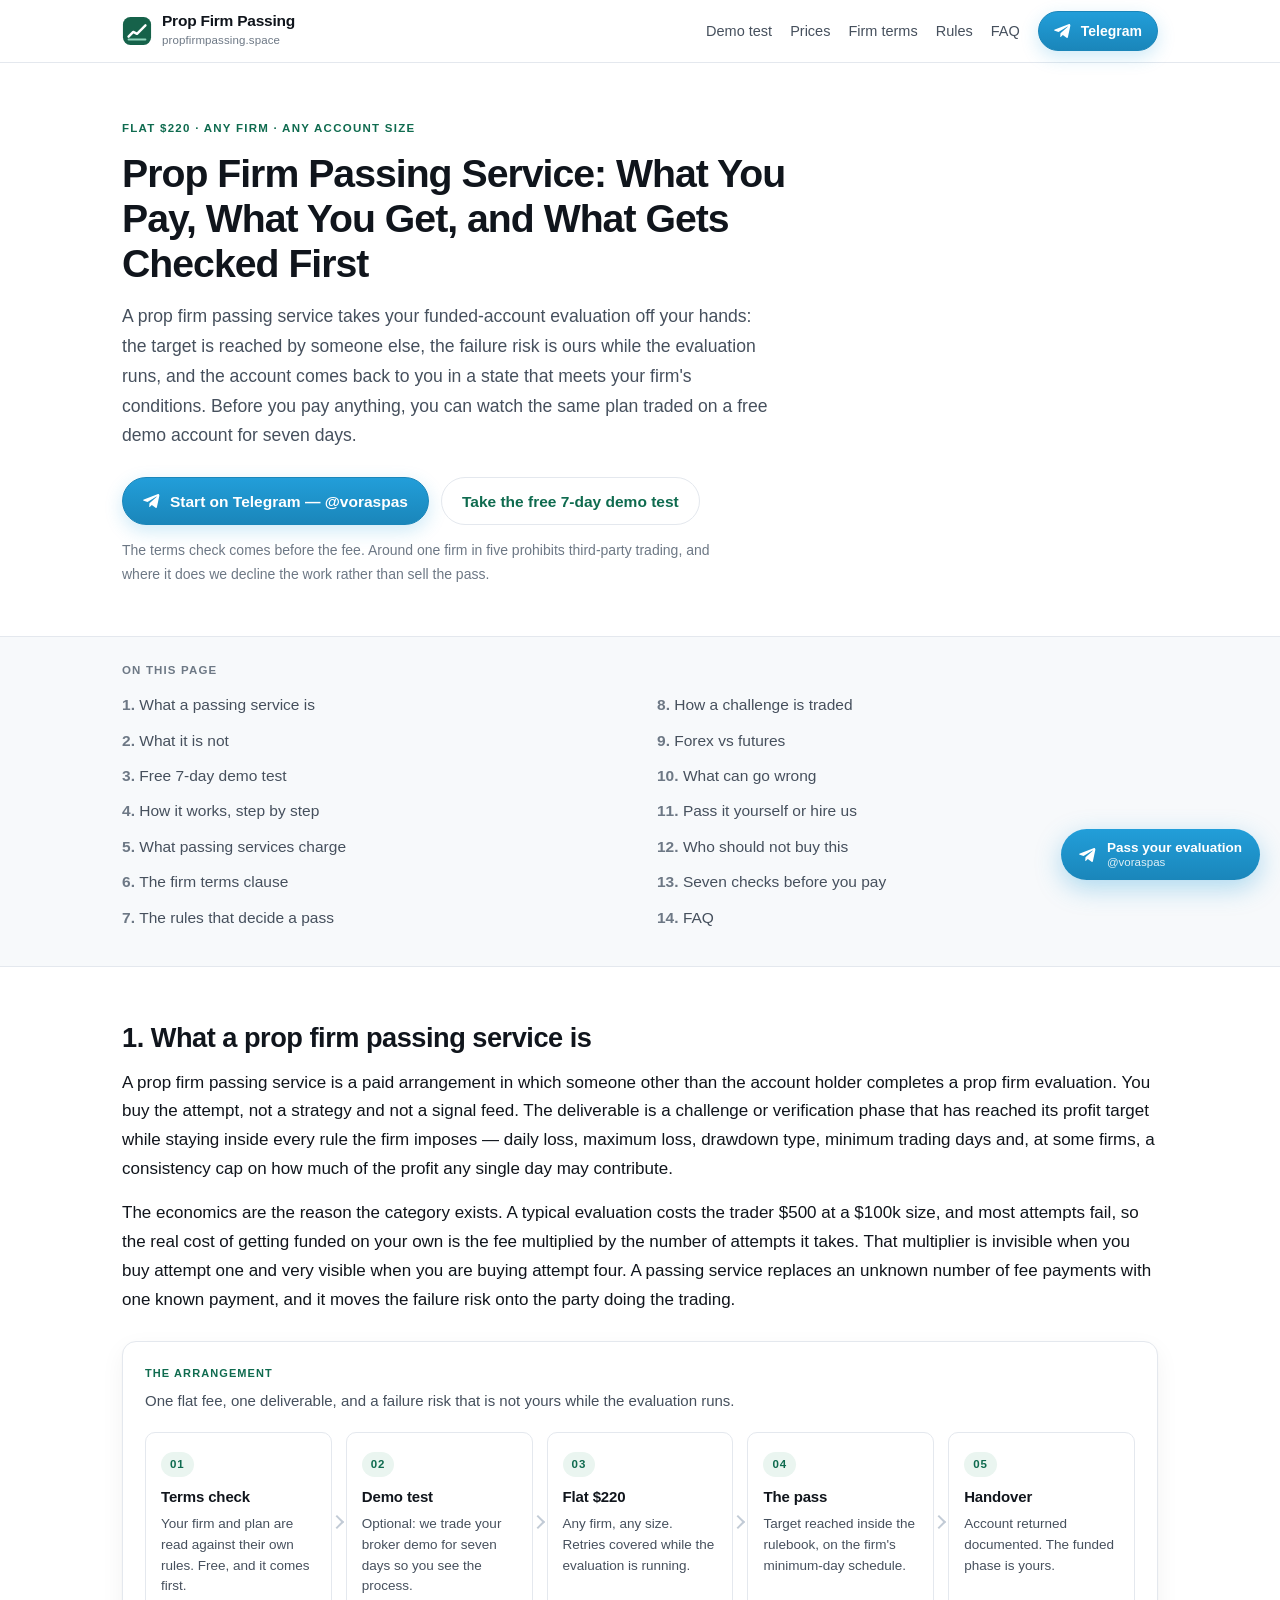
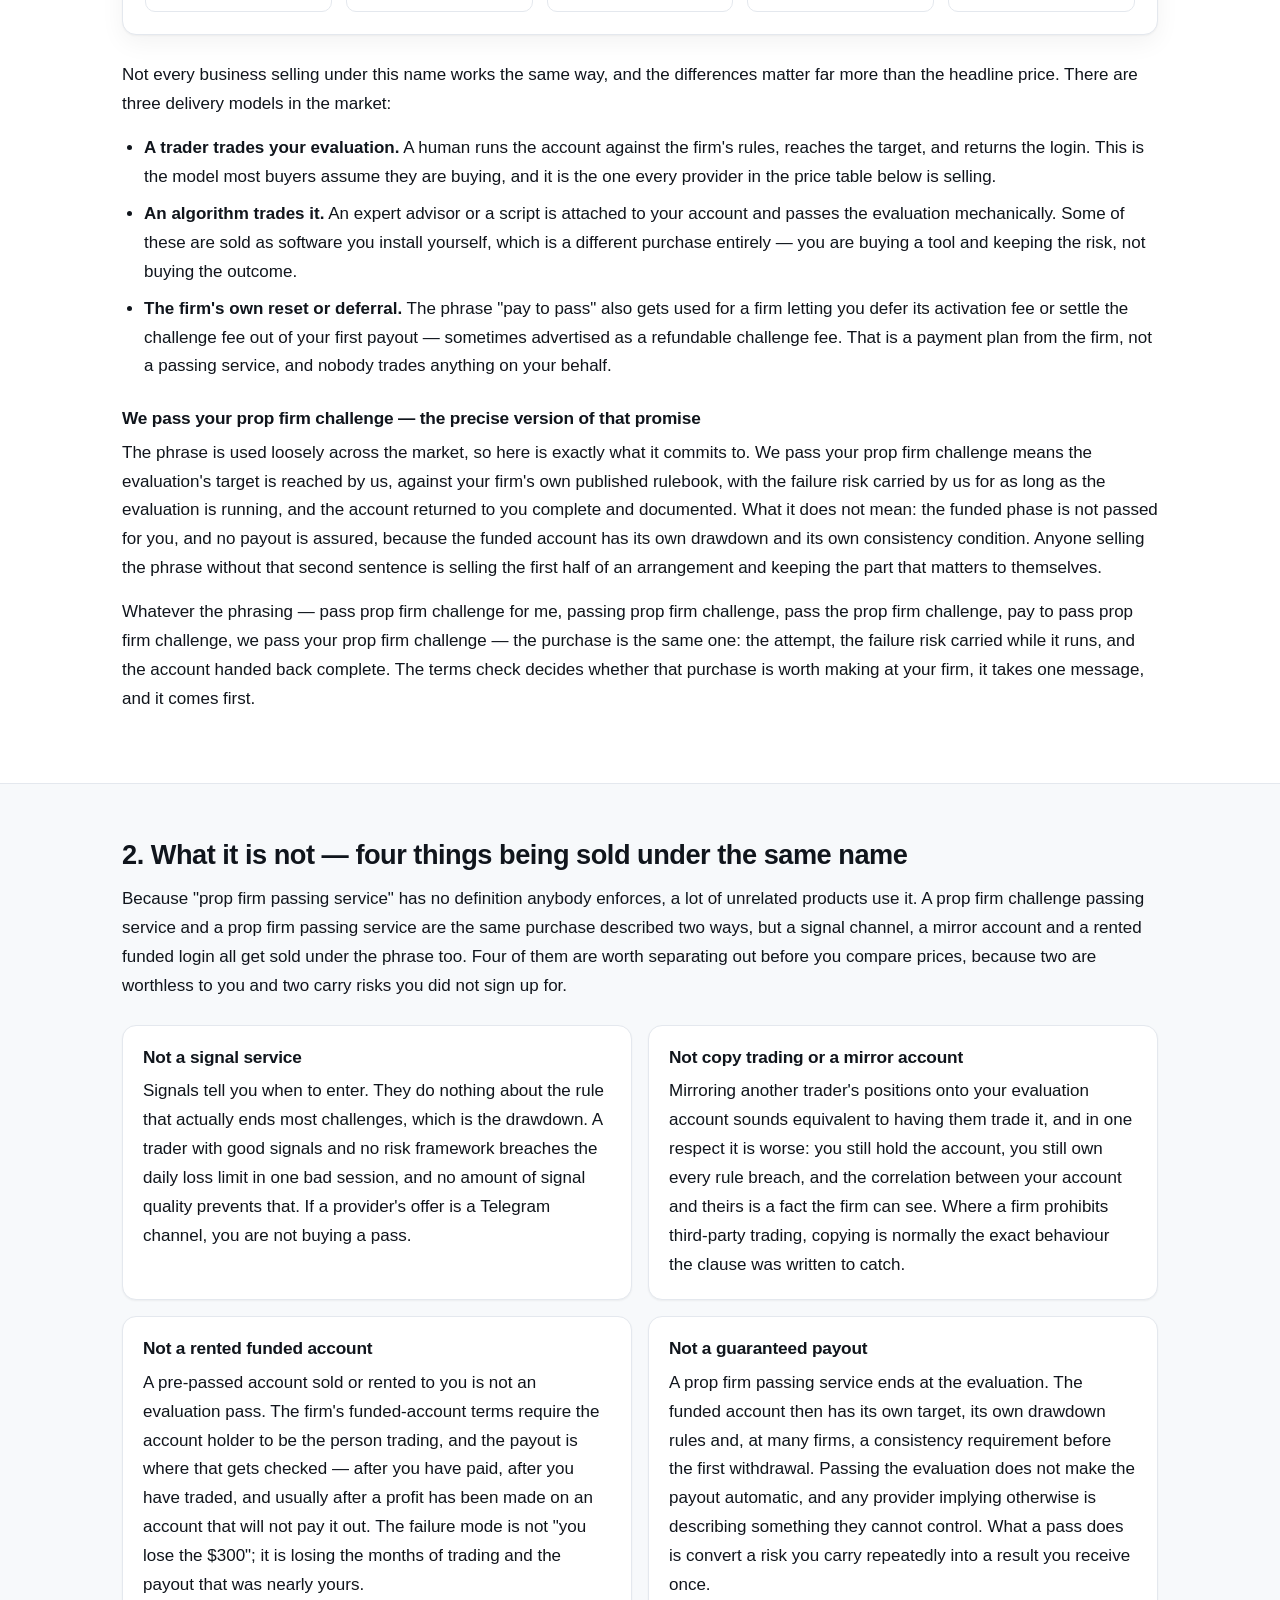
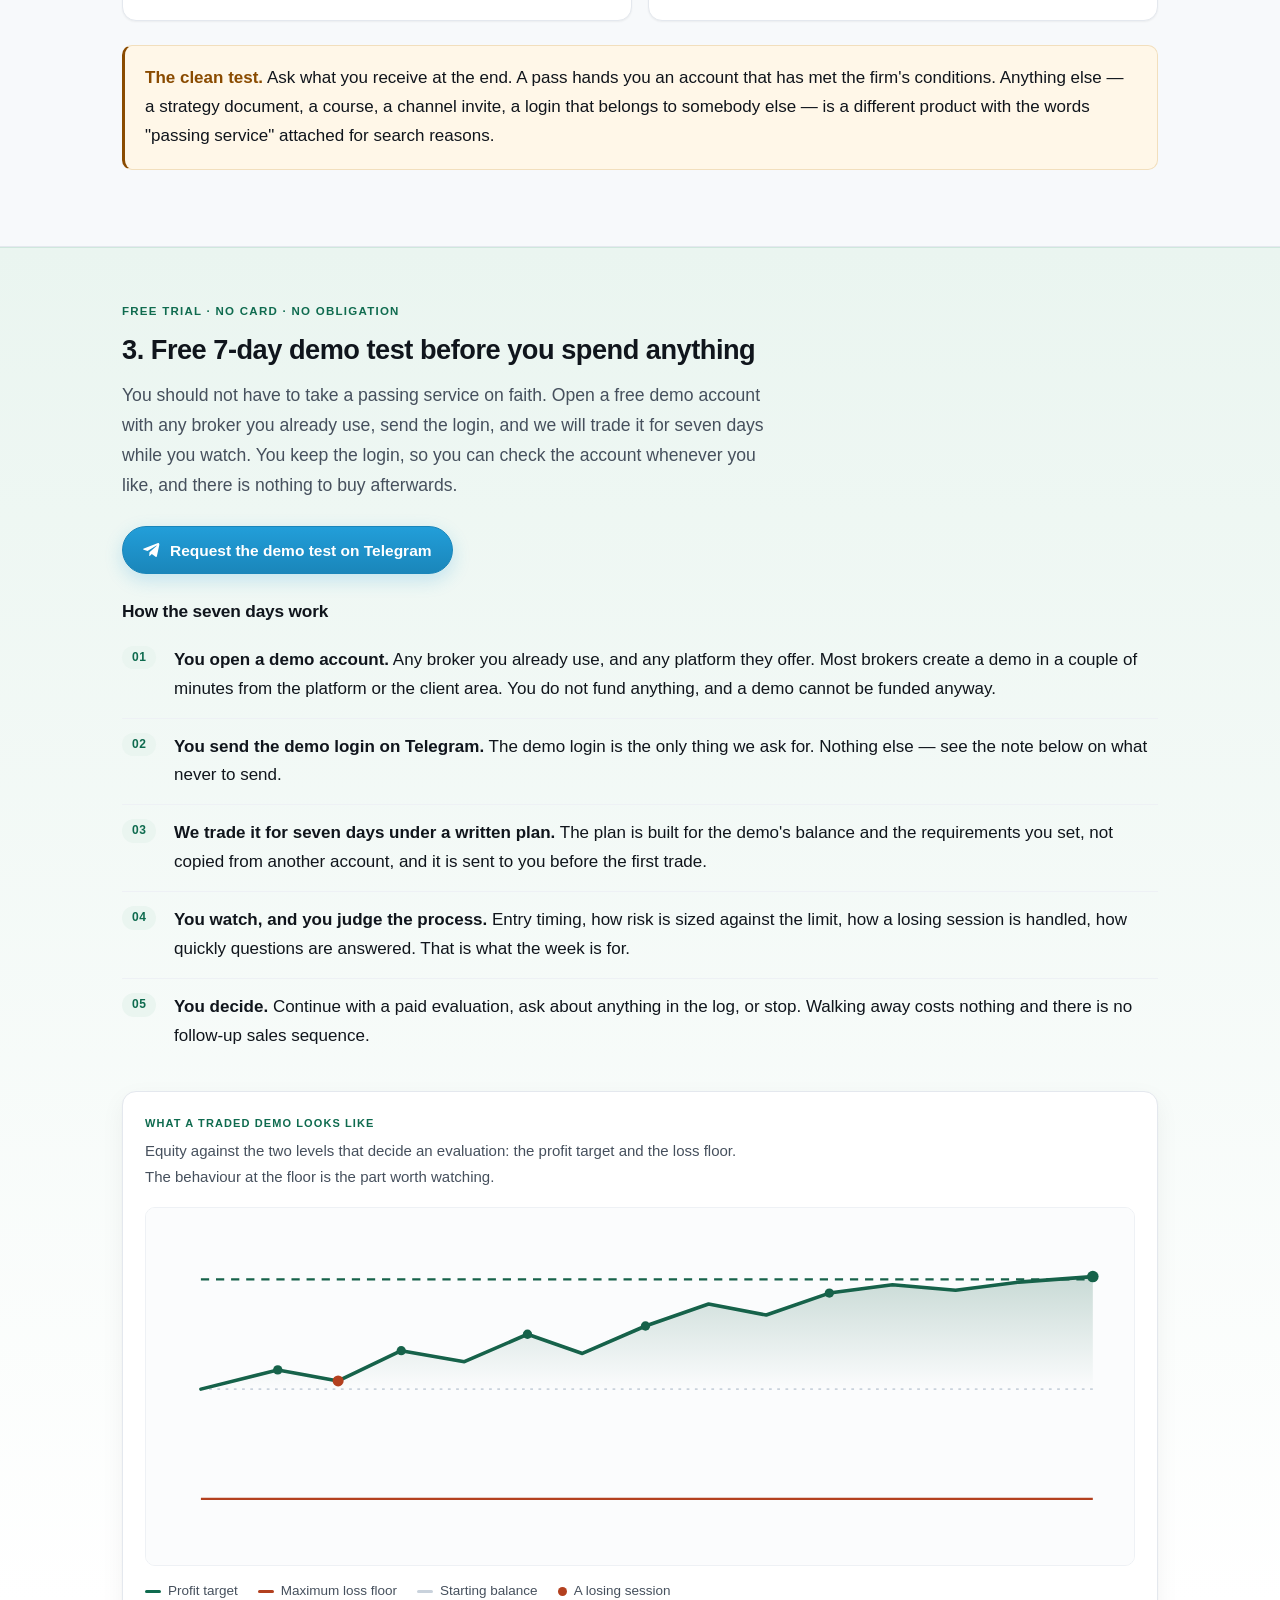
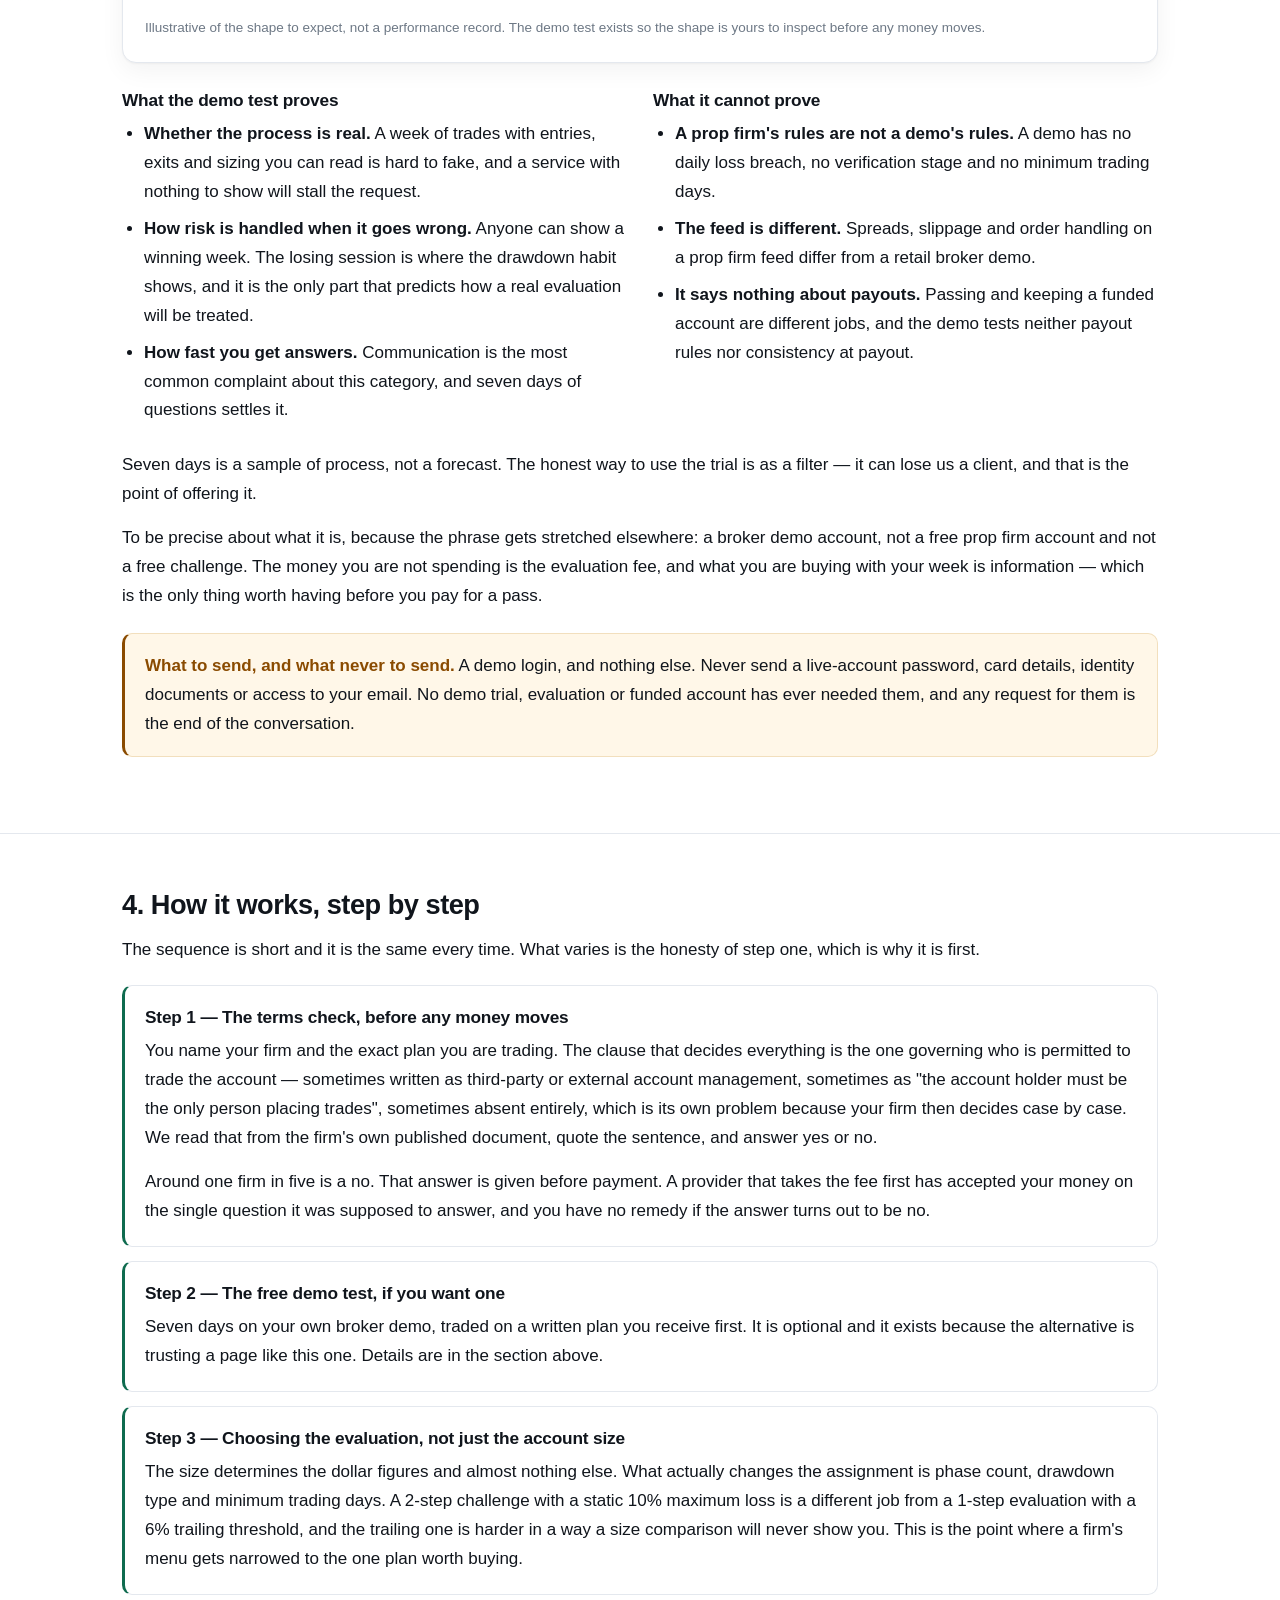
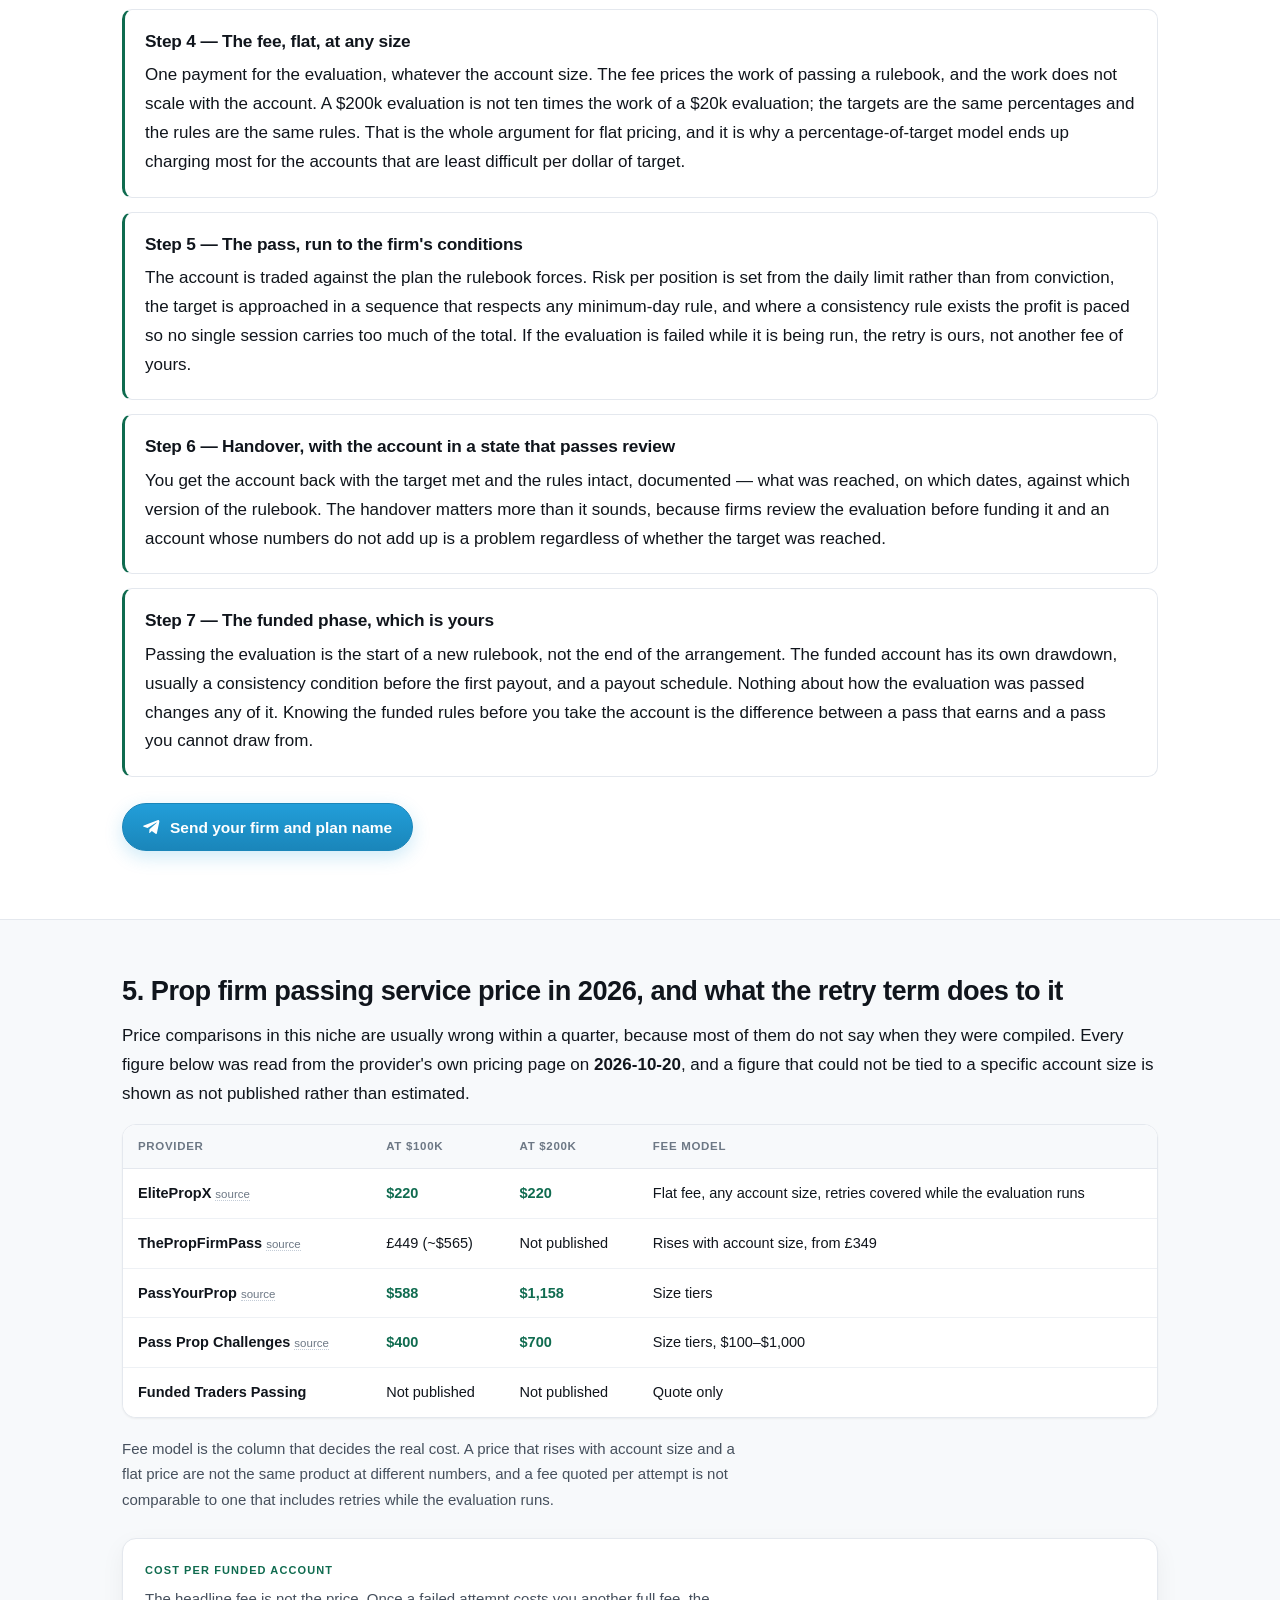
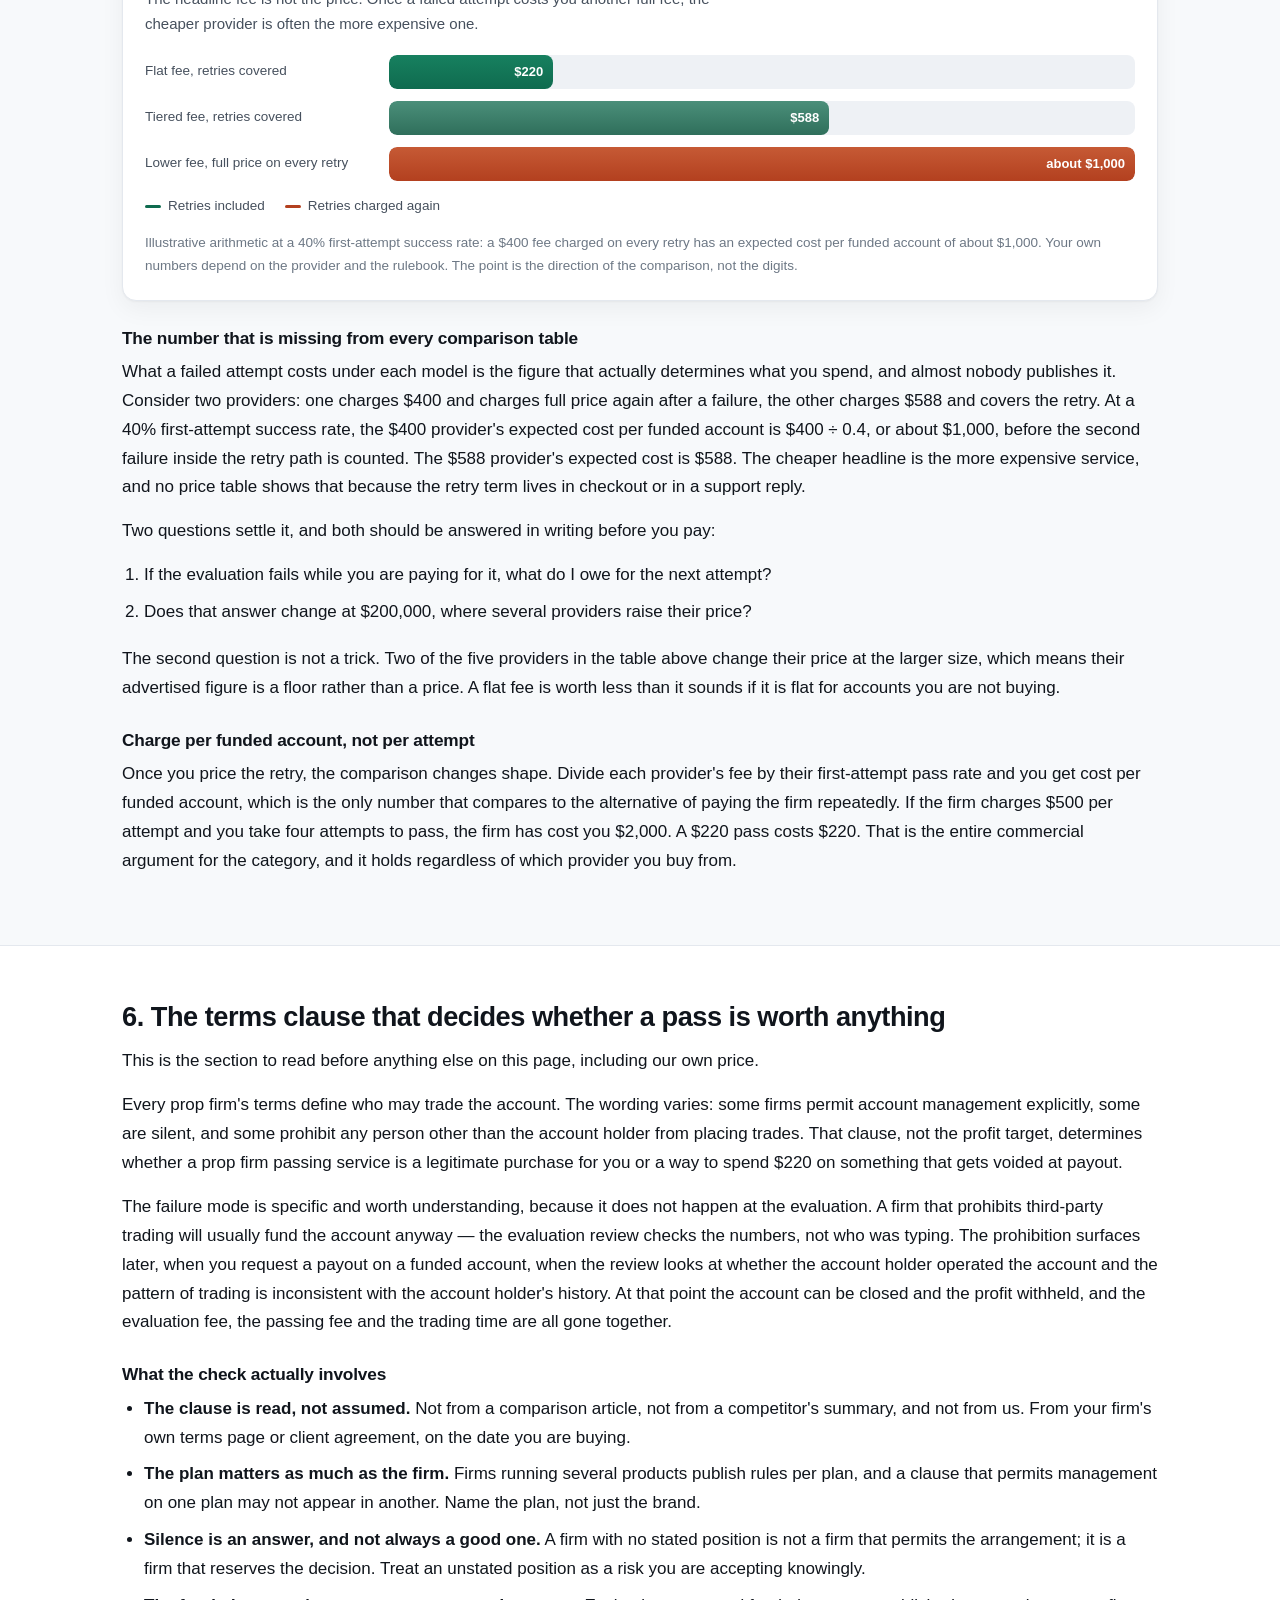
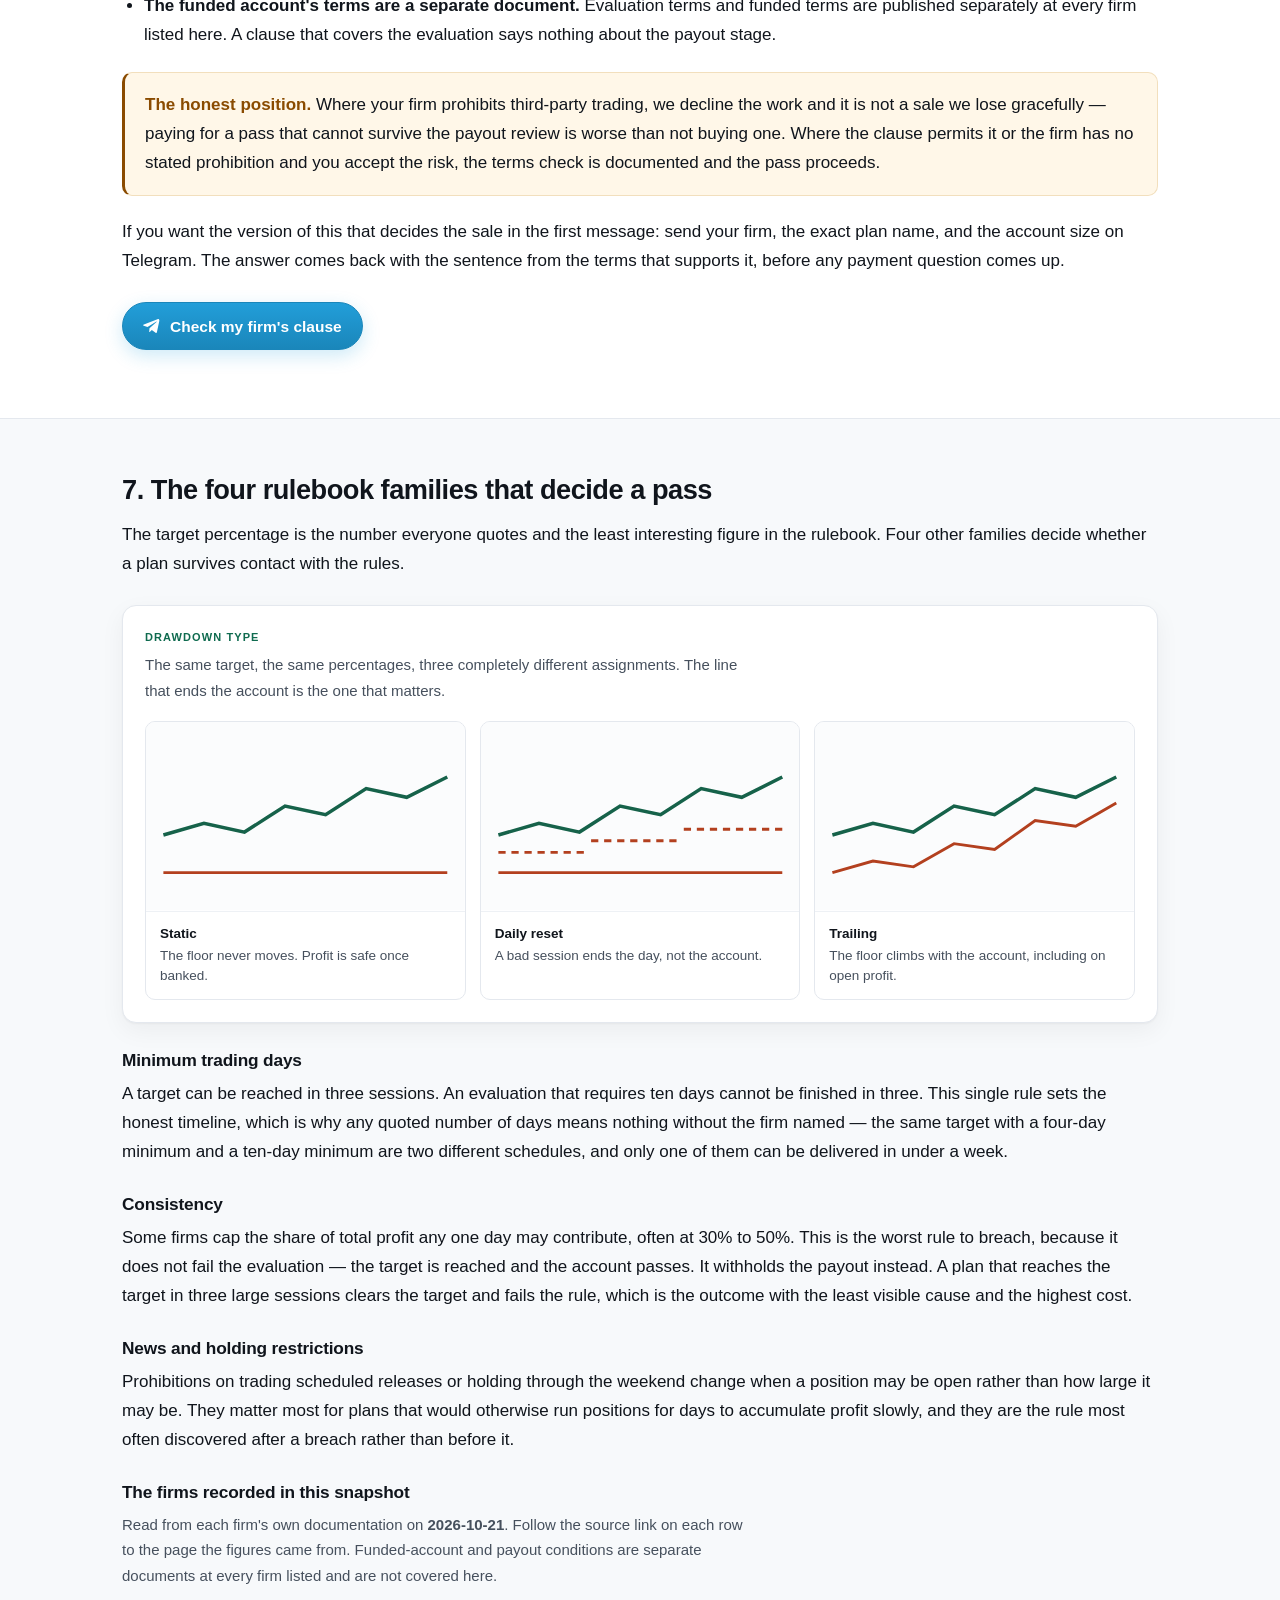
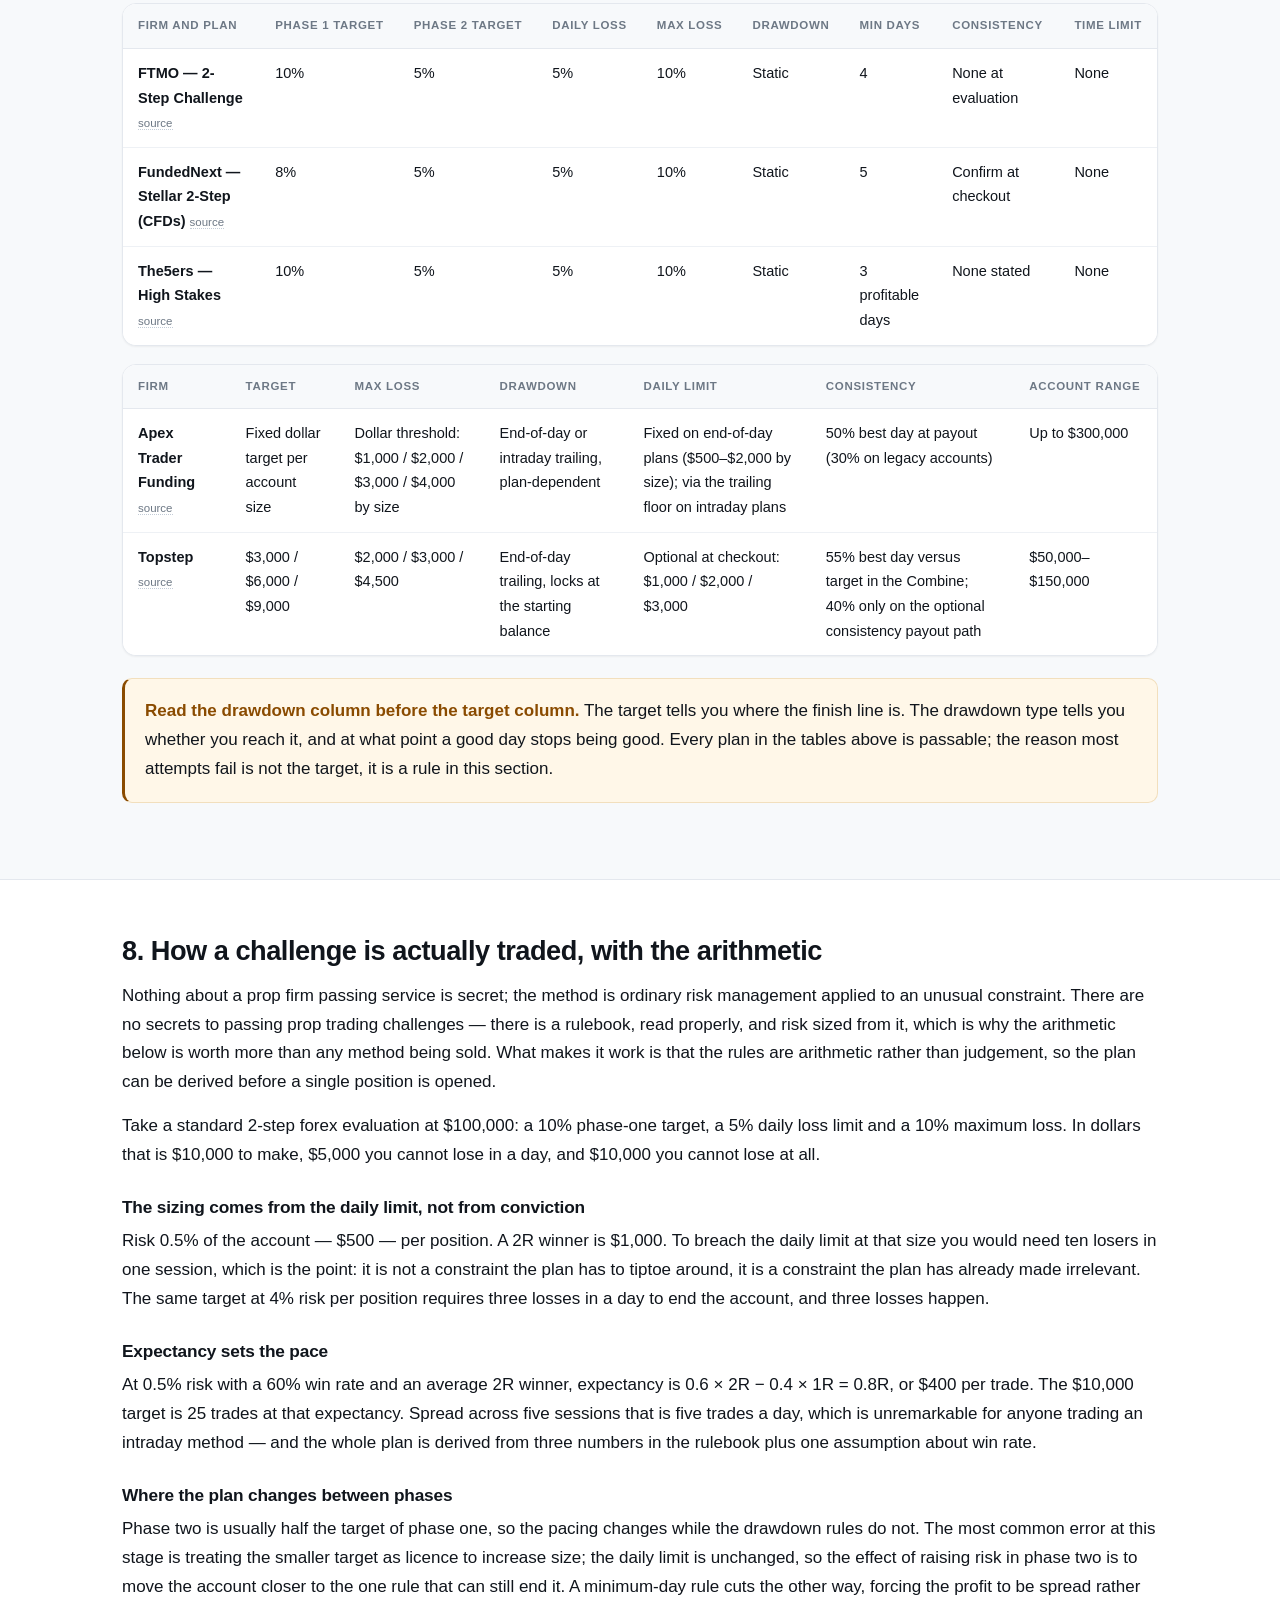
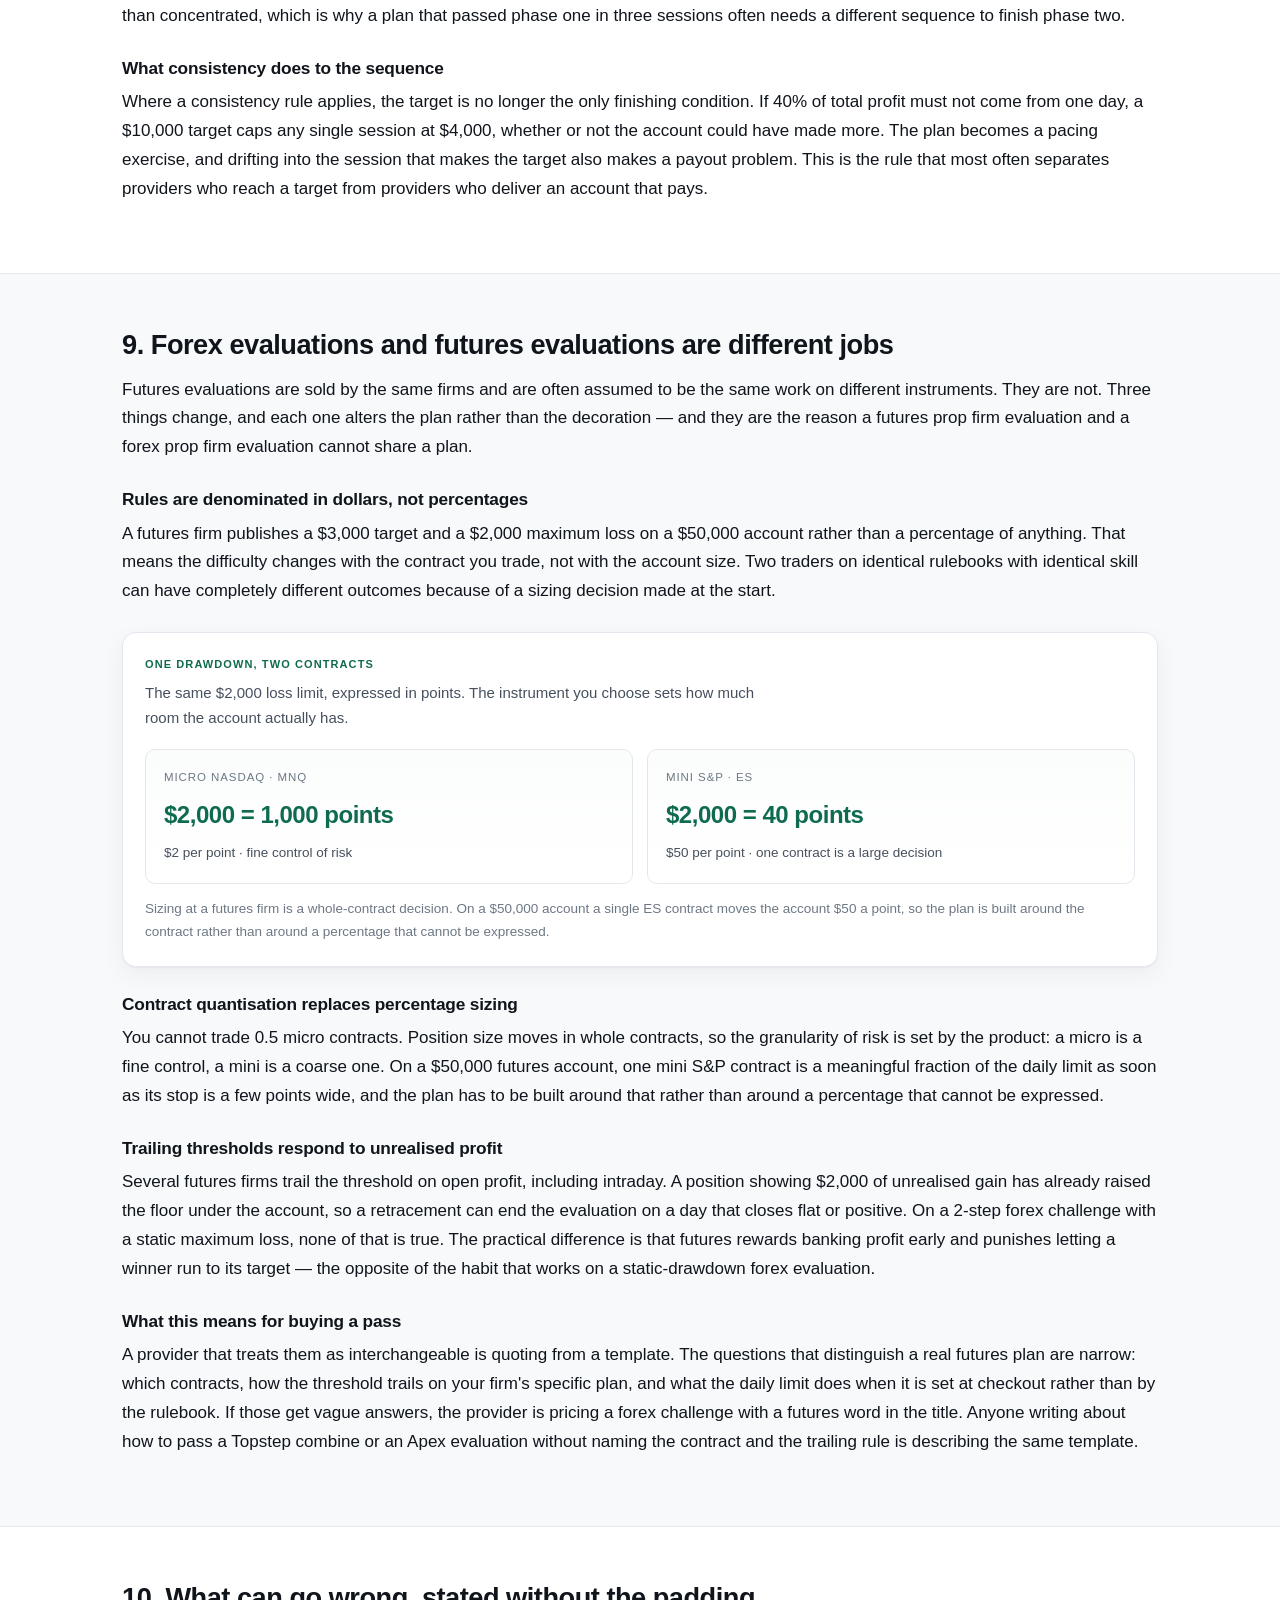
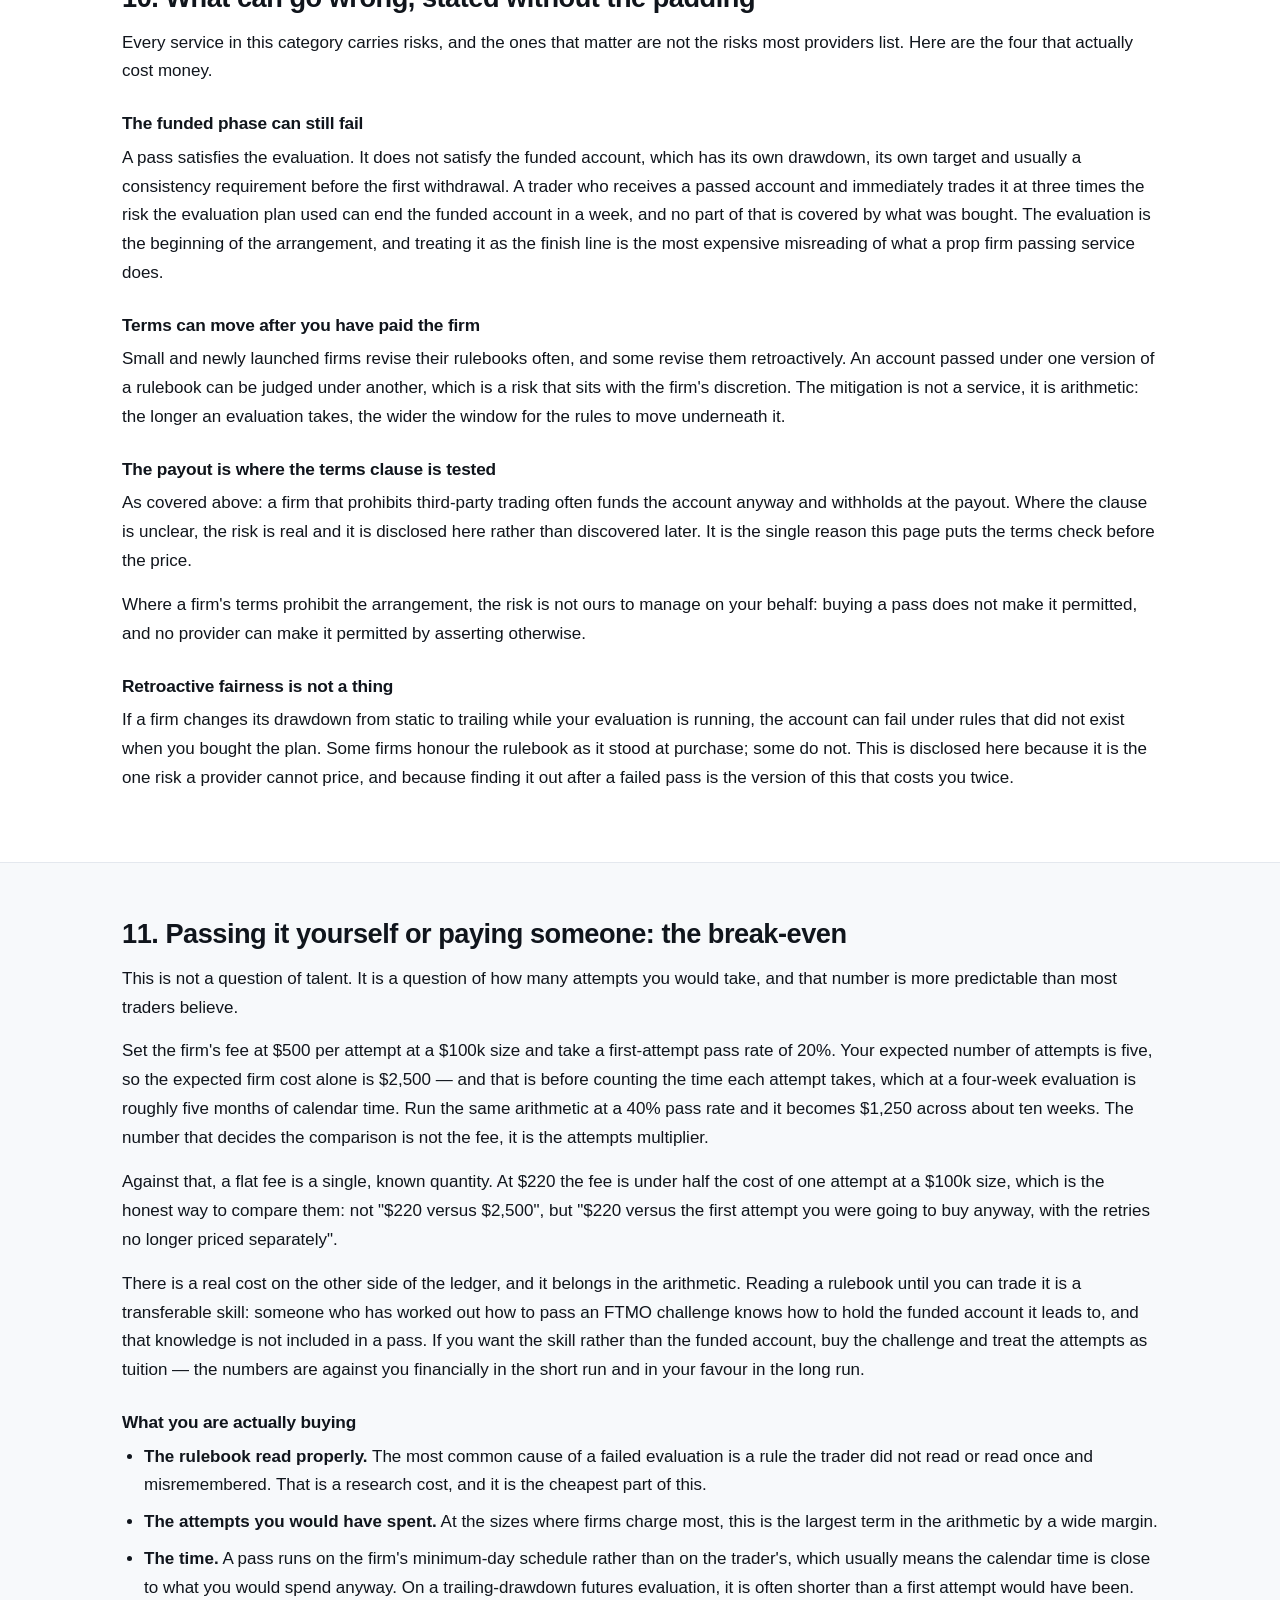
==== commit a7863d61: "Cover the decision-stage money queries the page was missing Measured the page against 60 money keywo" ====
--- a/docs/index.html
+++ b/docs/index.html
@@ -174,6 +174,54 @@
             "@type": "Answer",
             "text": "Not here. The fee is flat at any size from $10,000 to $300,000, because the work is the same work: the targets are the same percentages and the rules are the same rules. Several providers in the market charge by size tier, with prices rising at $200,000, and one does not publish a price at all. A flat fee is only meaningful if it is genuinely flat for the size you are actually buying, which is the second question to ask any provider."
           }
+        },
+        {
+          "@type": "Question",
+          "name": "What is the best prop firm passing service?",
+          "acceptedAnswer": {
+            "@type": "Answer",
+            "text": "There is no ranked answer in this category worth trusting, including one from us. What can be compared is measurable: whether the provider publishes a price at each account size, whether a failed attempt costs you a second full fee, whether they name the firms they decline to work with, whether a funded payout is promised anywhere, and whether they will trade a demo for you before you pay. A provider that fails any of those is not a candidate whatever its reviews say. Cheap and reliable are separate claims and often point in opposite directions here: the lowest published fee is frequently the one that charges you again after a failure, and reliability is measured by what happens when an evaluation fails, not by how a pass is advertised. Legit is not a label any provider can award itself — it is what the checks below are for. Price is the last item to compare, not the first."
+          }
+        },
+        {
+          "@type": "Question",
+          "name": "Are prop firm passing service reviews trustworthy?",
+          "acceptedAnswer": {
+            "@type": "Answer",
+            "text": "Treat reviews in this category as advertising by default, because most are — including pages that read as independent comparisons. The sites ranking for this phrase are usually affiliate pages selling the service they appear to be assessing, which is why the recommended provider changes from one review to the next. What you can check independently: the provider's Trustpilot or equivalent profile, its review count and the dates on them, whether its own pages agree about the price, and whether anyone will trade a demo for you first. Our own position is stated in the disclosure at the bottom of this page."
+          }
+        },
+        {
+          "@type": "Question",
+          "name": "Is a prop firm passing service legal?",
+          "acceptedAnswer": {
+            "@type": "Answer",
+            "text": "Hiring someone to trade your own evaluation account is not unlawful, and the reason this page does not lead with the word legal is that the real constraint is your firm's terms rather than the law. Where a firm prohibits third-party trading, a pass is a breach of its contract and the account can be closed at the payout review. So the accurate version is: lawful to buy, and sometimes fatal to the account you are trying to keep. The terms check is the only thing that separates those two cases."
+          }
+        },
+        {
+          "@type": "Question",
+          "name": "What is a trailing drawdown, and why does it decide a pass?",
+          "acceptedAnswer": {
+            "@type": "Answer",
+            "text": "A trailing drawdown is a maximum loss limit that climbs as the account climbs, rather than staying fixed below the starting balance. On the strictest version the threshold trails unrealised profit, so a position showing a gain has already raised the floor and a retracement can end the account on a day that closes flat or positive. It is the most common reason a plan that works elsewhere fails: the same target and the same percentages are a different job under a trailing drawdown than under a static one."
+          }
+        },
+        {
+          "@type": "Question",
+          "name": "Do you offer funded account management as well as passing?",
+          "acceptedAnswer": {
+            "@type": "Answer",
+            "text": "Funded account management is a different service with a different risk profile, because it put someone else's hands on an account that pays you, and more firms prohibit it than prohibit evaluation management. We do not sell it as a standard option, and the same terms check applies: if a funded account's terms prohibit third-party trading, a management arrangement ends the same way a prohibited pass does, at the payout review. What a pass leaves you with is your own account and your own decisions about it."
+          }
+        },
+        {
+          "@type": "Question",
+          "name": "Can I pay to pass a prop firm challenge, or is that a scam?",
+          "acceptedAnswer": {
+            "@type": "Answer",
+            "text": "Both exist, which is why the phrase needs splitting. Paying a provider to trade your evaluation is a real service with a real deliverable. Paying a firm to defer its own fee is a payment plan, and paying anyone for a guaranteed pass is a contradiction, because the outcome depends on a rulebook the provider does not control and can change mid-evaluation. The test in every case is the same two questions: what do you receive, and what does it cost if it fails?"
+          }
         }
       ]
     }
@@ -256,12 +304,12 @@
     <ul>
       <li><strong>A trader trades your evaluation.</strong> A human runs the account against the firm's rules, reaches the target, and returns the login. This is the model most buyers assume they are buying, and it is the one every provider in the price table below is selling.</li>
       <li><strong>An algorithm trades it.</strong> An expert advisor or a script is attached to your account and passes the evaluation mechanically. Some of these are sold as software you install yourself, which is a different purchase entirely — you are buying a tool and keeping the risk, not buying the outcome.</li>
-      <li><strong>The firm's own reset or deferral.</strong> The phrase "pay to pass" also gets used for a firm letting you defer its activation fee or settle the challenge fee out of your first payout. That is a payment plan from the firm, not a passing service, and nobody trades anything on your behalf.</li>
+      <li><strong>The firm's own reset or deferral.</strong> The phrase "pay to pass" also gets used for a firm letting you defer its activation fee or settle the challenge fee out of your first payout — sometimes advertised as a refundable challenge fee. That is a payment plan from the firm, not a passing service, and nobody trades anything on your behalf.</li>
     </ul>
 
     <h3>We pass your prop firm challenge — the precise version of that promise</h3>
     <p>The phrase is used loosely across the market, so here is exactly what it commits to. We pass your prop firm challenge means the evaluation's target is reached by us, against your firm's own published rulebook, with the failure risk carried by us for as long as the evaluation is running, and the account returned to you complete and documented. What it does not mean: the funded phase is not passed for you, and no payout is assured, because the funded account has its own drawdown and its own consistency condition. Anyone selling the phrase without that second sentence is selling the first half of an arrangement and keeping the part that matters to themselves.</p>
-    <p>Whatever the phrasing — pass prop firm challenge for me, passing prop firm challenge, we pass your prop firm challenge — the purchase is the same one: the attempt, the failure risk carried while it runs, and the account handed back complete. The terms check decides whether that purchase is worth making at your firm, it takes one message, and it comes first.</p>
+    <p>Whatever the phrasing — pass prop firm challenge for me, passing prop firm challenge, pass the prop firm challenge, pay to pass prop firm challenge, we pass your prop firm challenge — the purchase is the same one: the attempt, the failure risk carried while it runs, and the account handed back complete. The terms check decides whether that purchase is worth making at your firm, it takes one message, and it comes first.</p>
   </div>
 </section>
 
@@ -350,6 +398,7 @@
       </div>
     </div>
     <p>Seven days is a sample of process, not a forecast. The honest way to use the trial is as a filter — it can lose us a client, and that is the point of offering it.</p>
+    <p>To be precise about what it is, because the phrase gets stretched elsewhere: a broker demo account, not a free prop firm account and not a free challenge. The money you are not spending is the evaluation fee, and what you are buying with your week is information — which is the only thing worth having before you pay for a pass.</p>
 
     <div class="callout">
       <p><strong>What to send, and what never to send.</strong> A demo login, and nothing else. Never send a live-account password, card details, identity documents or access to your email. No demo trial, evaluation or funded account has ever needed them, and any request for them is the end of the conversation.</p>
@@ -400,7 +449,7 @@
 
 <section class="section alt" id="cost">
   <div class="wrap">
-    <h2>5. What passing services charge in 2026</h2>
+    <h2>5. Prop firm passing service price in 2026, and what the retry term does to it</h2>
     <p>Price comparisons in this niche are usually wrong within a quarter, because most of them do not say when they were compiled. Every figure below was read from the provider's own pricing page on <strong>2026-10-20</strong>, and a figure that could not be tied to a specific account size is shown as not published rather than estimated.</p>
     <div class="table-scroll"><table>
         <thead><tr><th scope="col">Provider</th><th scope="col">At $100k</th><th scope="col">At $200k</th><th scope="col">Fee model</th></tr></thead>
@@ -518,7 +567,7 @@
 <section class="section" id="traded">
   <div class="wrap">
     <h2>8. How a challenge is actually traded, with the arithmetic</h2>
-    <p>Nothing about a prop firm passing service is secret; the method is ordinary risk management applied to an unusual constraint. What makes it work is that the rules are arithmetic rather than judgement, so the plan can be derived from the rulebook before a single position is opened.</p>
+    <p>Nothing about a prop firm passing service is secret; the method is ordinary risk management applied to an unusual constraint. There are no secrets to passing prop trading challenges — there is a rulebook, read properly, and risk sized from it, which is why the arithmetic below is worth more than any method being sold. What makes it work is that the rules are arithmetic rather than judgement, so the plan can be derived before a single position is opened.</p>
     <p>Take a standard 2-step forex evaluation at $100,000: a 10% phase-one target, a 5% daily loss limit and a 10% maximum loss. In dollars that is $10,000 to make, $5,000 you cannot lose in a day, and $10,000 you cannot lose at all.</p>
     <h3>The sizing comes from the daily limit, not from conviction</h3>
     <p>Risk 0.5% of the account — $500 — per position. A 2R winner is $1,000. To breach the daily limit at that size you would need ten losers in one session, which is the point: it is not a constraint the plan has to tiptoe around, it is a constraint the plan has already made irrelevant. The same target at 4% risk per position requires three losses in a day to end the account, and three losses happen.</p>
@@ -534,7 +583,7 @@
 <section class="section alt" id="markets">
   <div class="wrap">
     <h2>9. Forex evaluations and futures evaluations are different jobs</h2>
-    <p>Futures evaluations are sold by the same firms and are often assumed to be the same work on different instruments. They are not. Three things change, and each one alters the plan rather than the decoration.</p>
+    <p>Futures evaluations are sold by the same firms and are often assumed to be the same work on different instruments. They are not. Three things change, and each one alters the plan rather than the decoration — and they are the reason a futures prop firm evaluation and a forex prop firm evaluation cannot share a plan.</p>
     <h3>Rules are denominated in dollars, not percentages</h3>
     <p>A futures firm publishes a $3,000 target and a $2,000 maximum loss on a $50,000 account rather than a percentage of anything. That means the difficulty changes with the contract you trade, not with the account size. Two traders on identical rulebooks with identical skill can have completely different outcomes because of a sizing decision made at the start.</p>
 
@@ -552,7 +601,7 @@
     <h3>Trailing thresholds respond to unrealised profit</h3>
     <p>Several futures firms trail the threshold on open profit, including intraday. A position showing $2,000 of unrealised gain has already raised the floor under the account, so a retracement can end the evaluation on a day that closes flat or positive. On a 2-step forex challenge with a static maximum loss, none of that is true. The practical difference is that futures rewards banking profit early and punishes letting a winner run to its target — the opposite of the habit that works on a static-drawdown forex evaluation.</p>
     <h3>What this means for buying a pass</h3>
-    <p>A provider that treats them as interchangeable is quoting from a template. The questions that distinguish a real futures plan are narrow: which contracts, how the threshold trails on your firm's specific plan, and what the daily limit does when it is set at checkout rather than by the rulebook. If those get vague answers, the provider is pricing a forex challenge with a futures word in the title.</p>
+    <p>A provider that treats them as interchangeable is quoting from a template. The questions that distinguish a real futures plan are narrow: which contracts, how the threshold trails on your firm's specific plan, and what the daily limit does when it is set at checkout rather than by the rulebook. If those get vague answers, the provider is pricing a forex challenge with a futures word in the title. Anyone writing about how to pass a Topstep combine or an Apex evaluation without naming the contract and the trailing rule is describing the same template.</p>
   </div>
 </section>
 
@@ -578,6 +627,7 @@
     <p>This is not a question of talent. It is a question of how many attempts you would take, and that number is more predictable than most traders believe.</p>
     <p>Set the firm's fee at $500 per attempt at a $100k size and take a first-attempt pass rate of 20%. Your expected number of attempts is five, so the expected firm cost alone is $2,500 — and that is before counting the time each attempt takes, which at a four-week evaluation is roughly five months of calendar time. Run the same arithmetic at a 40% pass rate and it becomes $1,250 across about ten weeks. The number that decides the comparison is not the fee, it is the attempts multiplier.</p>
     <p>Against that, a flat fee is a single, known quantity. At $220 the fee is under half the cost of one attempt at a $100k size, which is the honest way to compare them: not "$220 versus $2,500", but "$220 versus the first attempt you were going to buy anyway, with the retries no longer priced separately".</p>
+    <p>There is a real cost on the other side of the ledger, and it belongs in the arithmetic. Reading a rulebook until you can trade it is a transferable skill: someone who has worked out how to pass an FTMO challenge knows how to hold the funded account it leads to, and that knowledge is not included in a pass. If you want the skill rather than the funded account, buy the challenge and treat the attempts as tuition — the numbers are against you financially in the short run and in your favour in the long run.</p>
     <h3>What you are actually buying</h3>
     <ul>
       <li><strong>The rulebook read properly.</strong> The most common cause of a failed evaluation is a rule the trader did not read or read once and misremembered. That is a research cost, and it is the cheapest part of this.</li>
@@ -637,6 +687,12 @@
     <details class="faq"><summary>What do you need from me to start?</summary><div class="faq-a"><p>Your firm, the exact plan name and the account size. The plan matters as much as the brand, because firms running several products publish rules per plan, and a clause that permits account management on one plan may not appear in another. Nothing is paid at this stage: the clause is read from the firm's own document, the relevant sentence comes back to you, and the fee only becomes relevant once the answer is yes.</p></div></details>
     <details class="faq"><summary>Can a funded account be voided after being passed?</summary><div class="faq-a"><p>Yes, and the point at which it happens is the payout request rather than the evaluation review. Firms usually fund the account regardless, because the evaluation review checks the numbers rather than who was operating the account. The prohibition surfaces later, when the payout review looks at whether the account holder traded it and the pattern does not match. That is the outcome the terms check exists to prevent, and it is why the check comes before the fee.</p></div></details>
     <details class="faq"><summary>Does the price change at larger account sizes?</summary><div class="faq-a"><p>Not here. The fee is flat at any size from $10,000 to $300,000, because the work is the same work: the targets are the same percentages and the rules are the same rules. Several providers in the market charge by size tier, with prices rising at $200,000, and one does not publish a price at all. A flat fee is only meaningful if it is genuinely flat for the size you are actually buying, which is the second question to ask any provider.</p></div></details>
+    <details class="faq"><summary>What is the best prop firm passing service?</summary><div class="faq-a"><p>There is no ranked answer in this category worth trusting, including one from us. What can be compared is measurable: whether the provider publishes a price at each account size, whether a failed attempt costs you a second full fee, whether they name the firms they decline to work with, whether a funded payout is promised anywhere, and whether they will trade a demo for you before you pay. A provider that fails any of those is not a candidate whatever its reviews say. Cheap and reliable are separate claims and often point in opposite directions here: the lowest published fee is frequently the one that charges you again after a failure, and reliability is measured by what happens when an evaluation fails, not by how a pass is advertised. Legit is not a label any provider can award itself — it is what the checks below are for. Price is the last item to compare, not the first.</p></div></details>
+    <details class="faq"><summary>Are prop firm passing service reviews trustworthy?</summary><div class="faq-a"><p>Treat reviews in this category as advertising by default, because most are — including pages that read as independent comparisons. The sites ranking for this phrase are usually affiliate pages selling the service they appear to be assessing, which is why the recommended provider changes from one review to the next. What you can check independently: the provider's Trustpilot or equivalent profile, its review count and the dates on them, whether its own pages agree about the price, and whether anyone will trade a demo for you first. Our own position is stated in the disclosure at the bottom of this page.</p></div></details>
+    <details class="faq"><summary>Is a prop firm passing service legal?</summary><div class="faq-a"><p>Hiring someone to trade your own evaluation account is not unlawful, and the reason this page does not lead with the word legal is that the real constraint is your firm's terms rather than the law. Where a firm prohibits third-party trading, a pass is a breach of its contract and the account can be closed at the payout review. So the accurate version is: lawful to buy, and sometimes fatal to the account you are trying to keep. The terms check is the only thing that separates those two cases.</p></div></details>
+    <details class="faq"><summary>What is a trailing drawdown, and why does it decide a pass?</summary><div class="faq-a"><p>A trailing drawdown is a maximum loss limit that climbs as the account climbs, rather than staying fixed below the starting balance. On the strictest version the threshold trails unrealised profit, so a position showing a gain has already raised the floor and a retracement can end the account on a day that closes flat or positive. It is the most common reason a plan that works elsewhere fails: the same target and the same percentages are a different job under a trailing drawdown than under a static one.</p></div></details>
+    <details class="faq"><summary>Do you offer funded account management as well as passing?</summary><div class="faq-a"><p>Funded account management is a different service with a different risk profile, because it put someone else's hands on an account that pays you, and more firms prohibit it than prohibit evaluation management. We do not sell it as a standard option, and the same terms check applies: if a funded account's terms prohibit third-party trading, a management arrangement ends the same way a prohibited pass does, at the payout review. What a pass leaves you with is your own account and your own decisions about it.</p></div></details>
+    <details class="faq"><summary>Can I pay to pass a prop firm challenge, or is that a scam?</summary><div class="faq-a"><p>Both exist, which is why the phrase needs splitting. Paying a provider to trade your evaluation is a real service with a real deliverable. Paying a firm to defer its own fee is a payment plan, and paying anyone for a guaranteed pass is a contradiction, because the outcome depends on a rulebook the provider does not control and can change mid-evaluation. The test in every case is the same two questions: what do you receive, and what does it cost if it fails?</p></div></details>
   </div>
 </section>
 
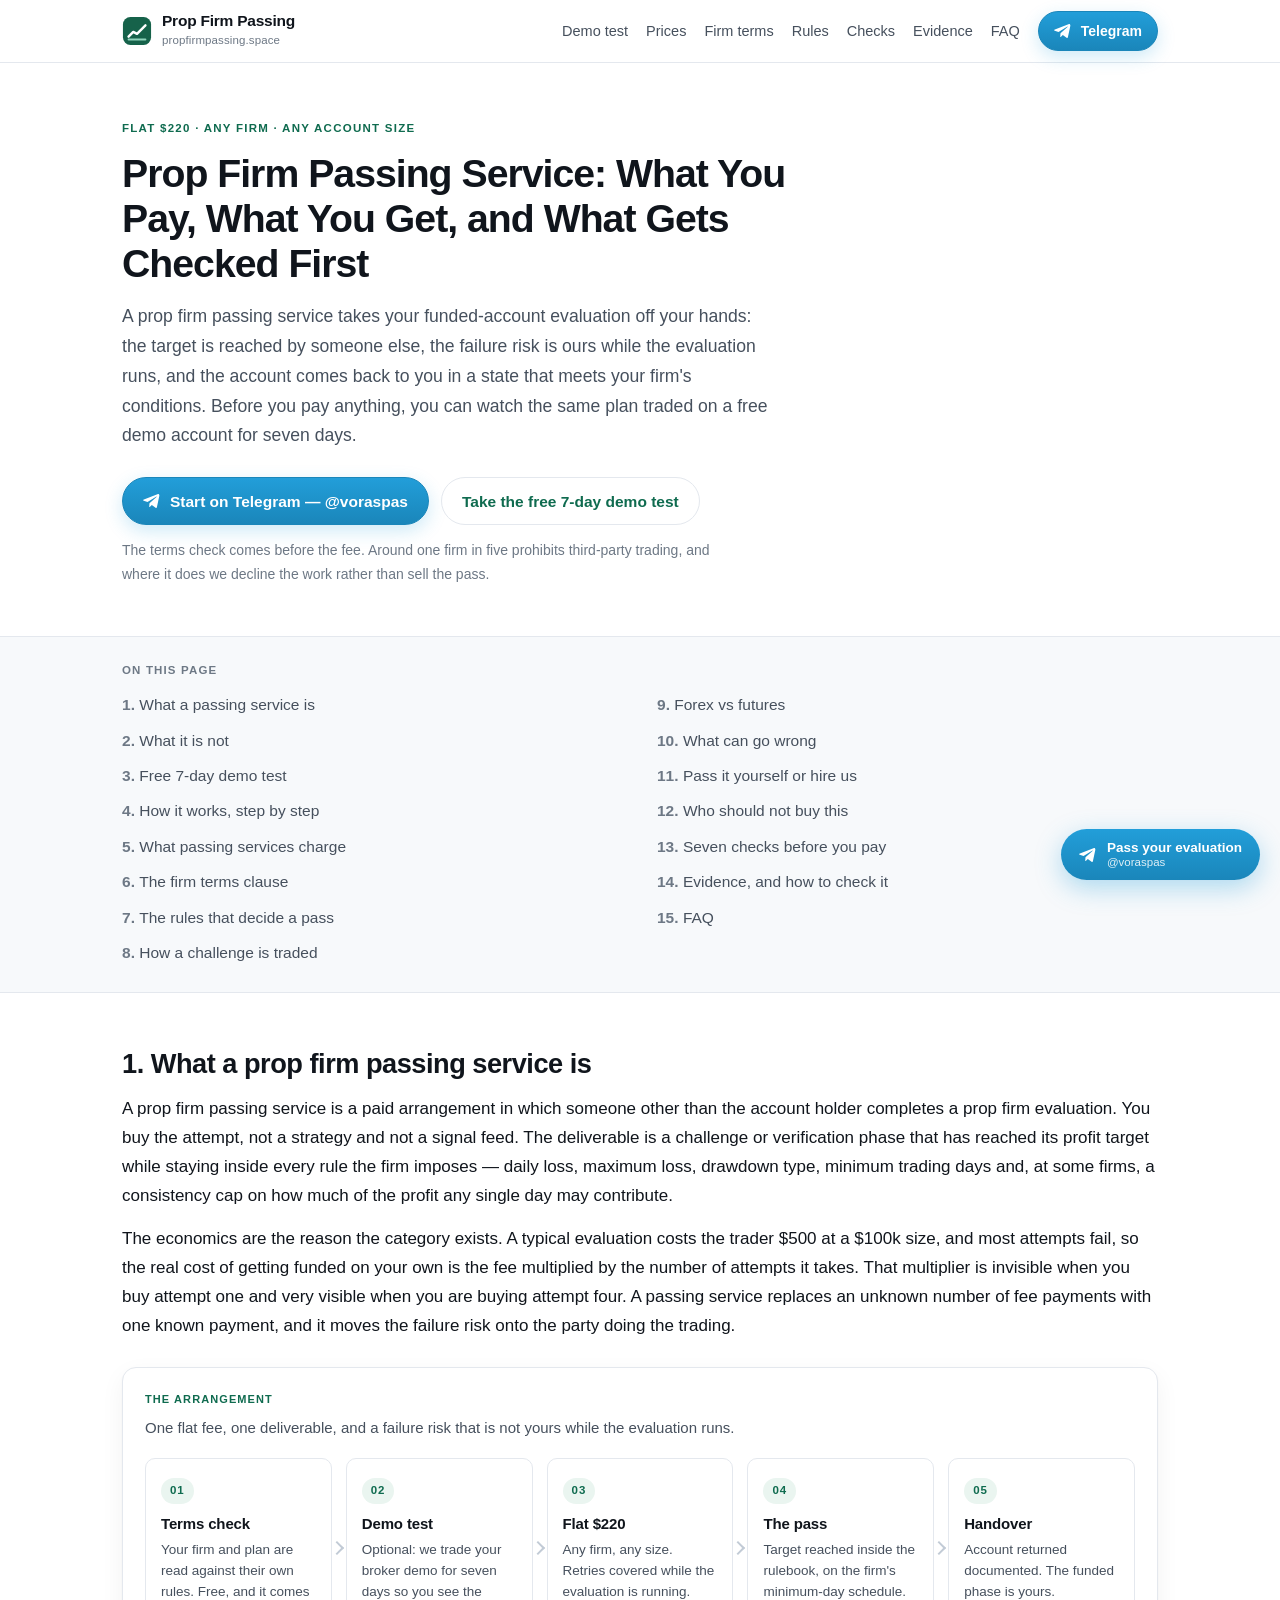
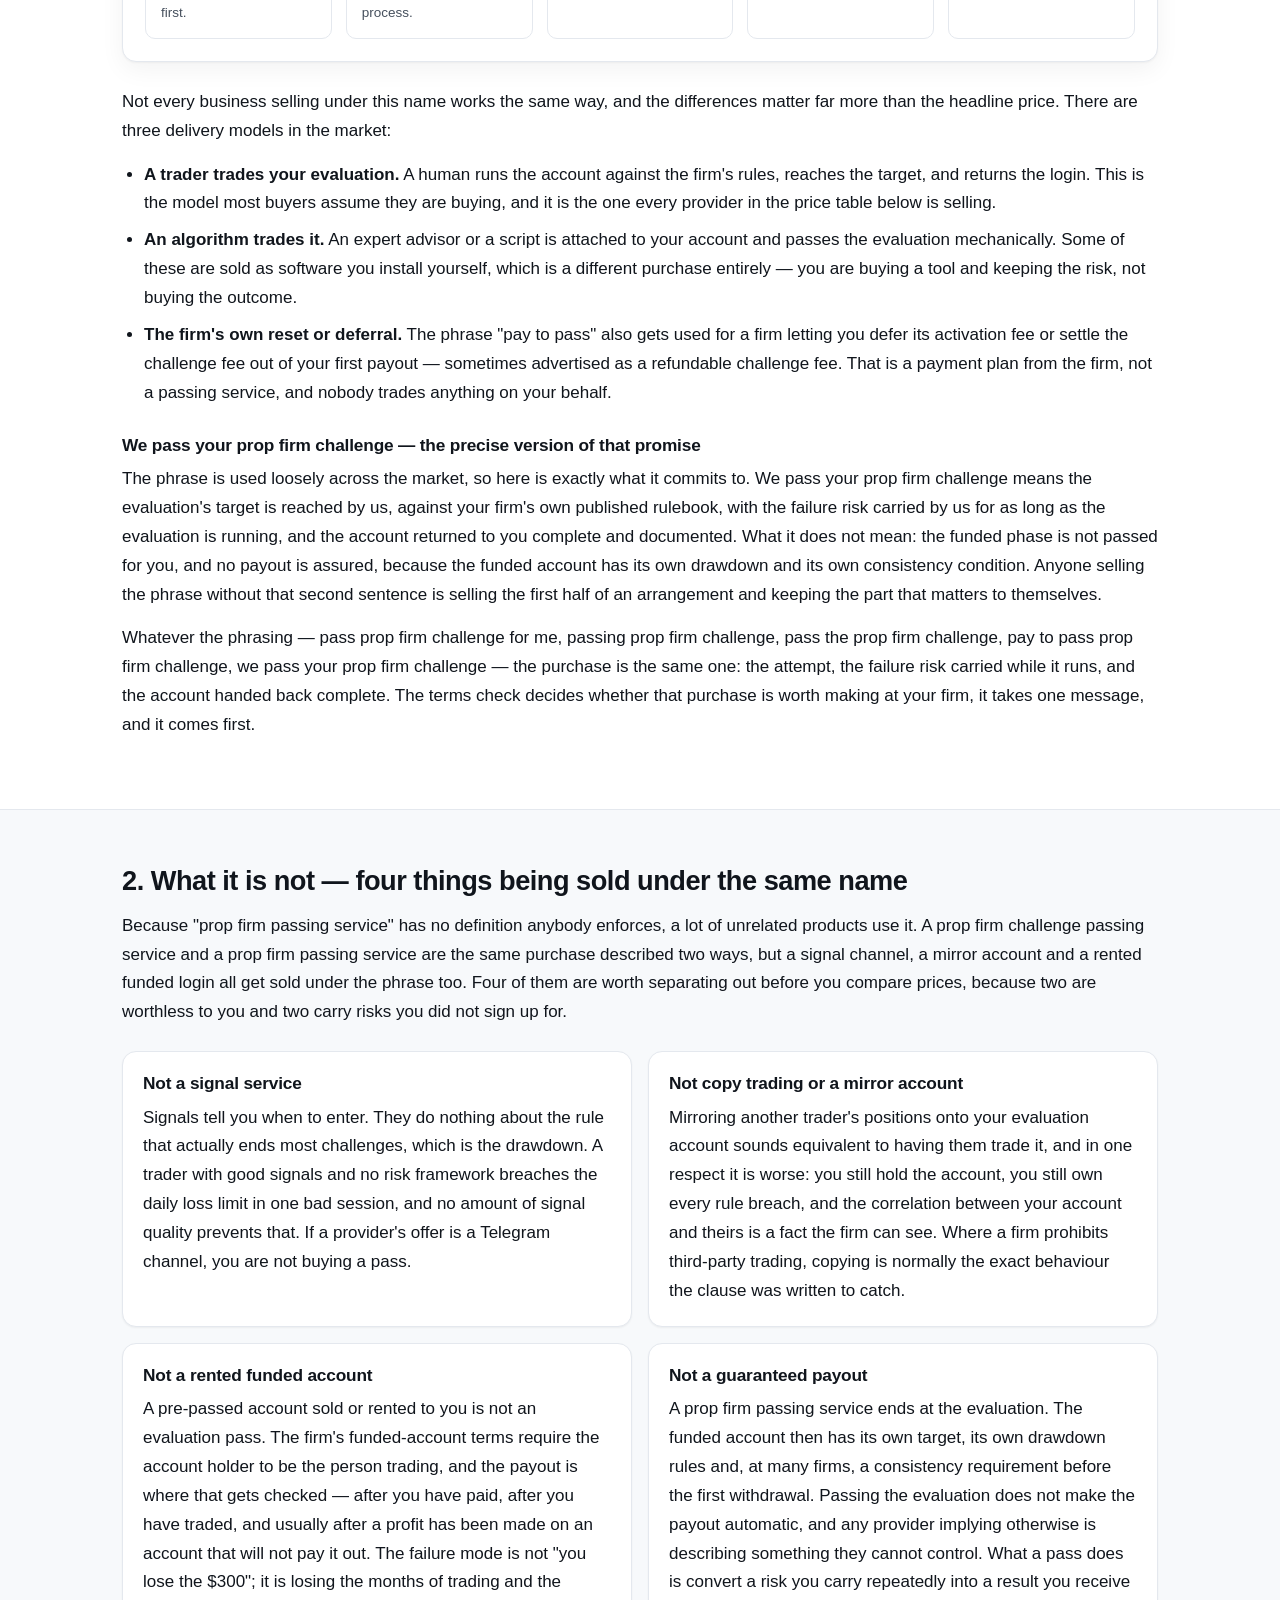
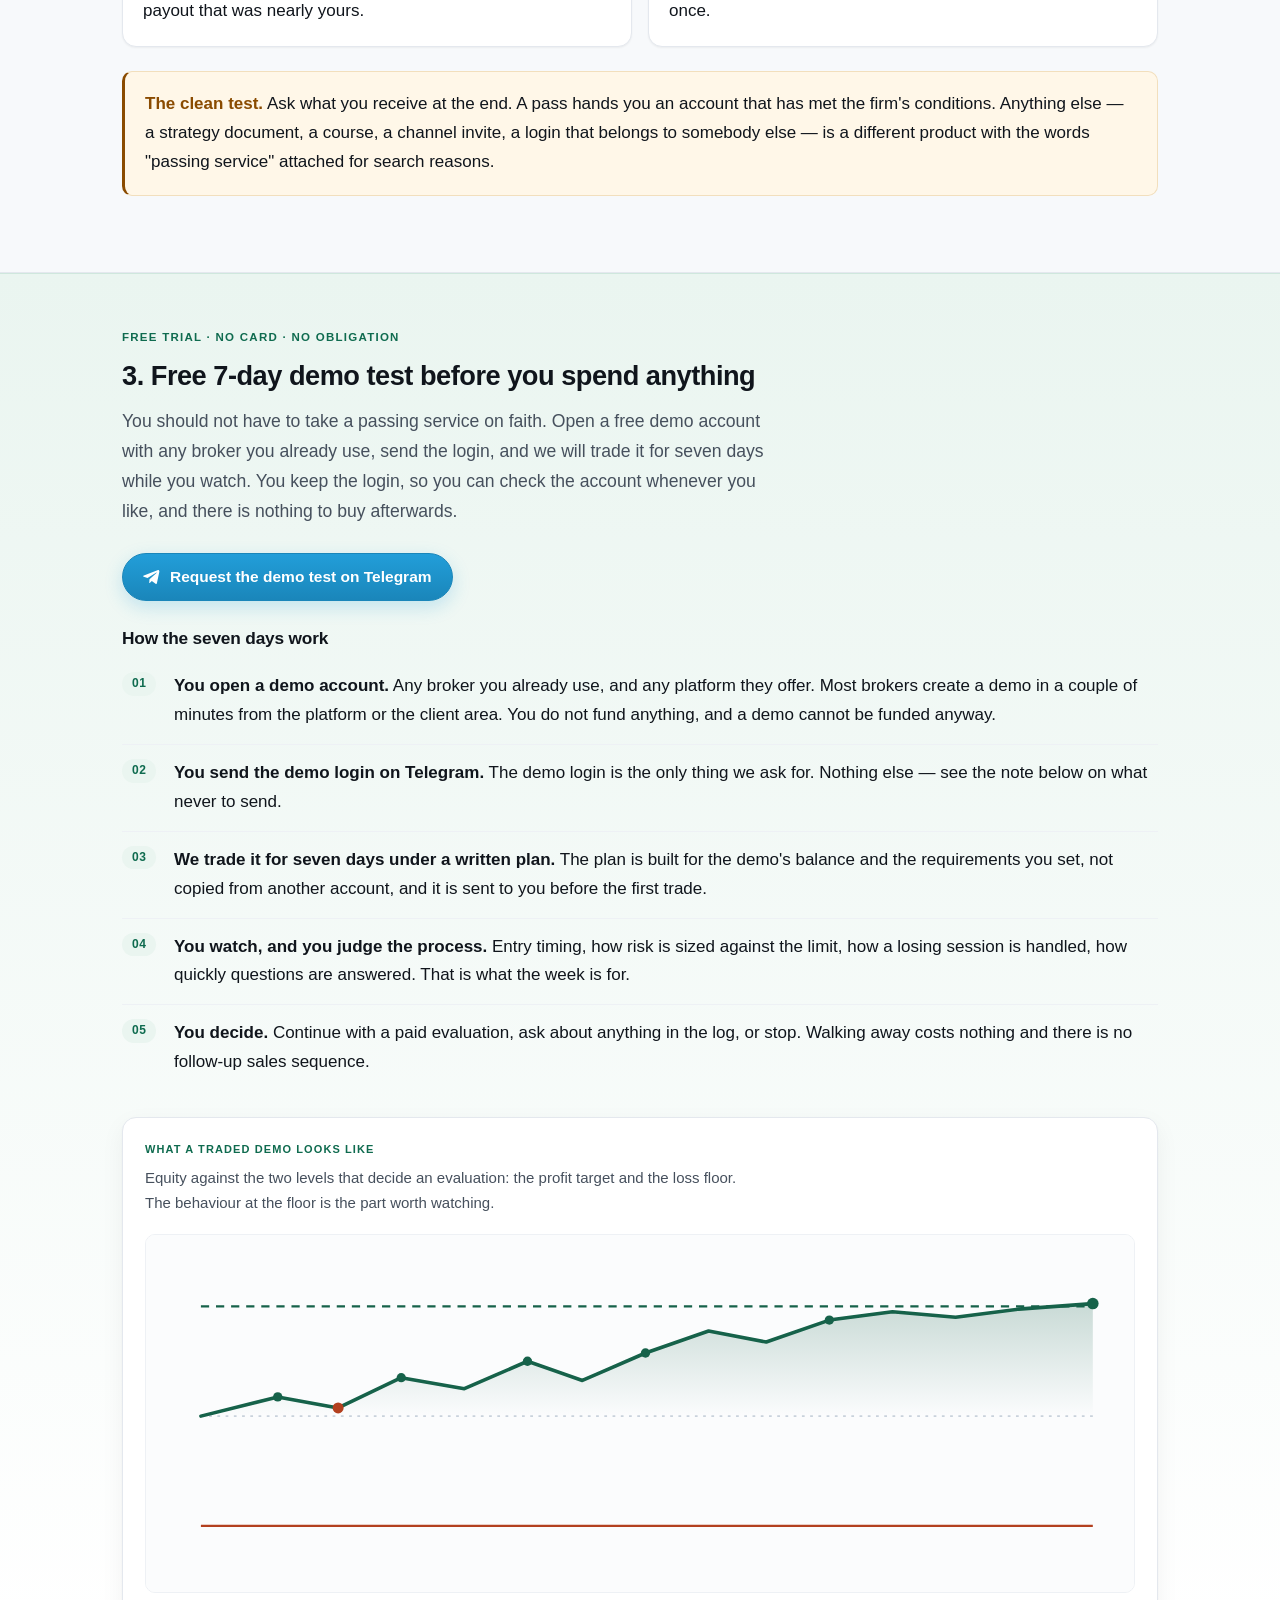
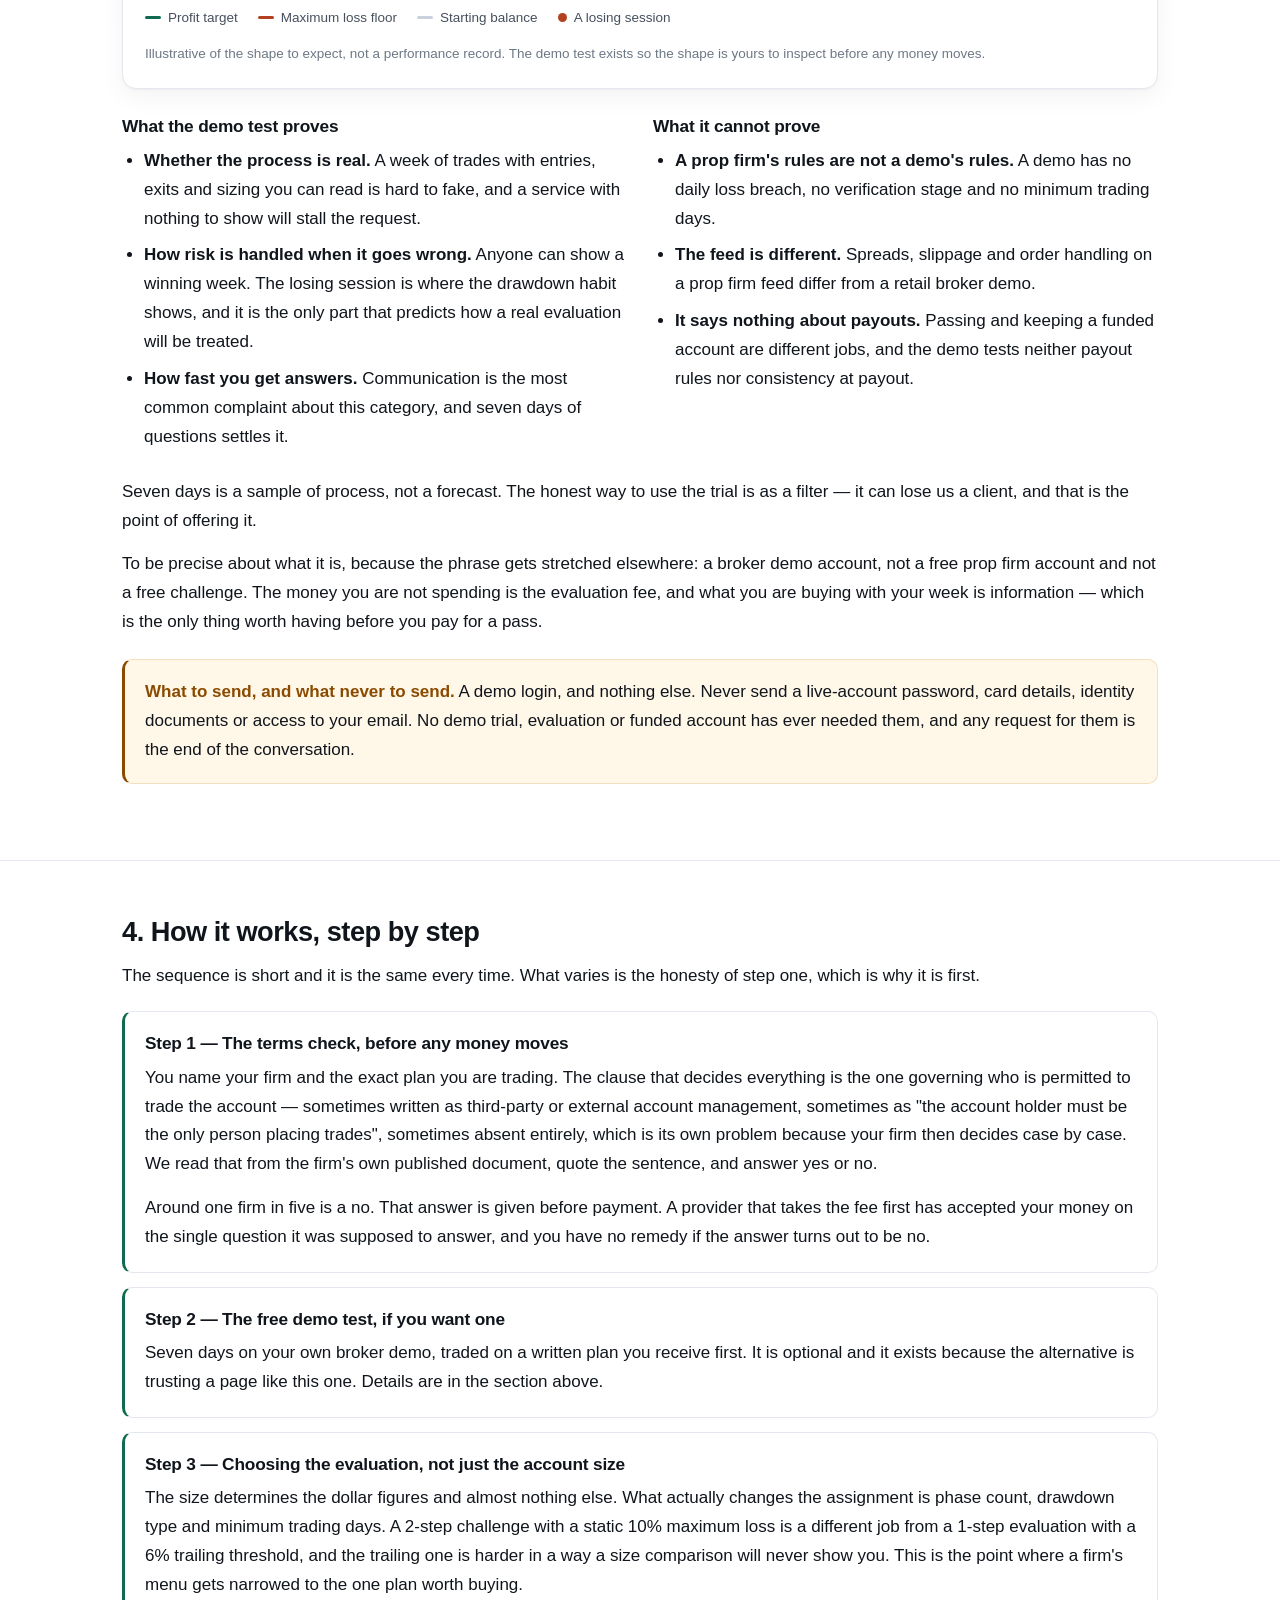
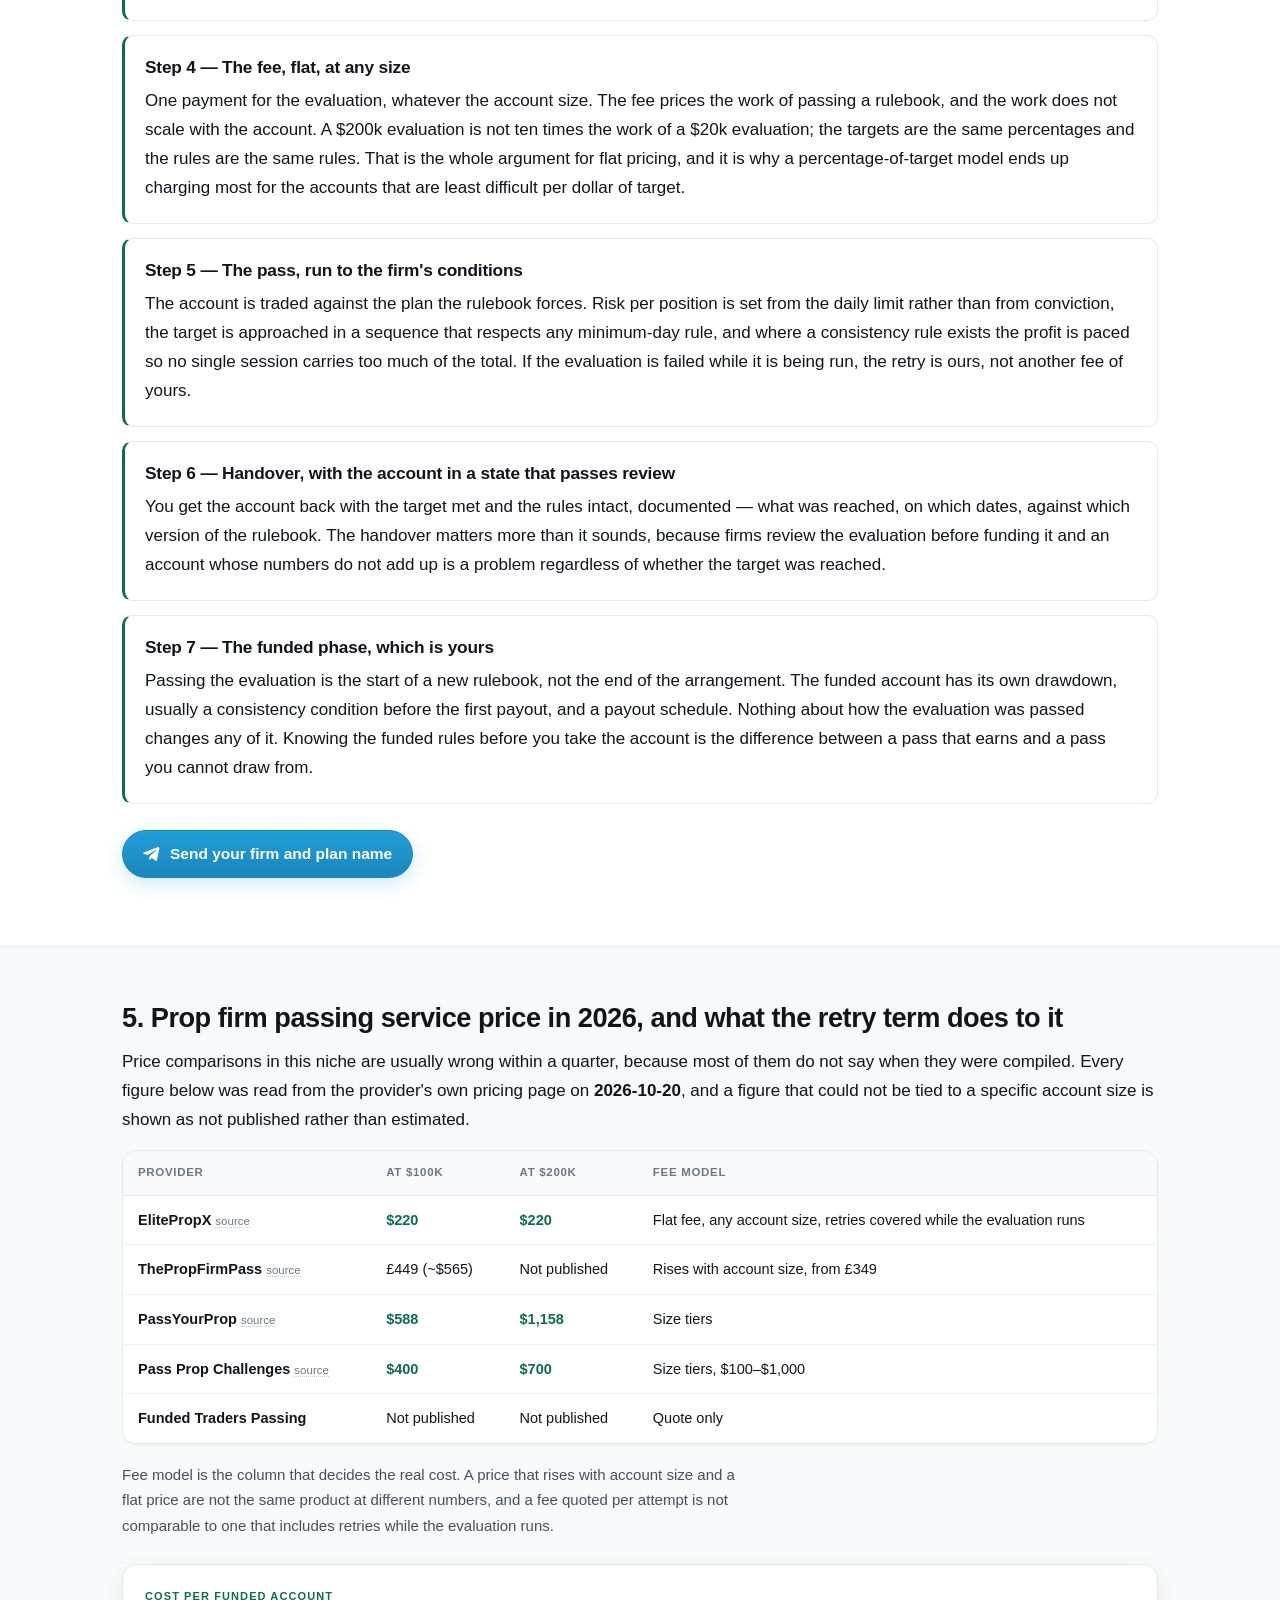
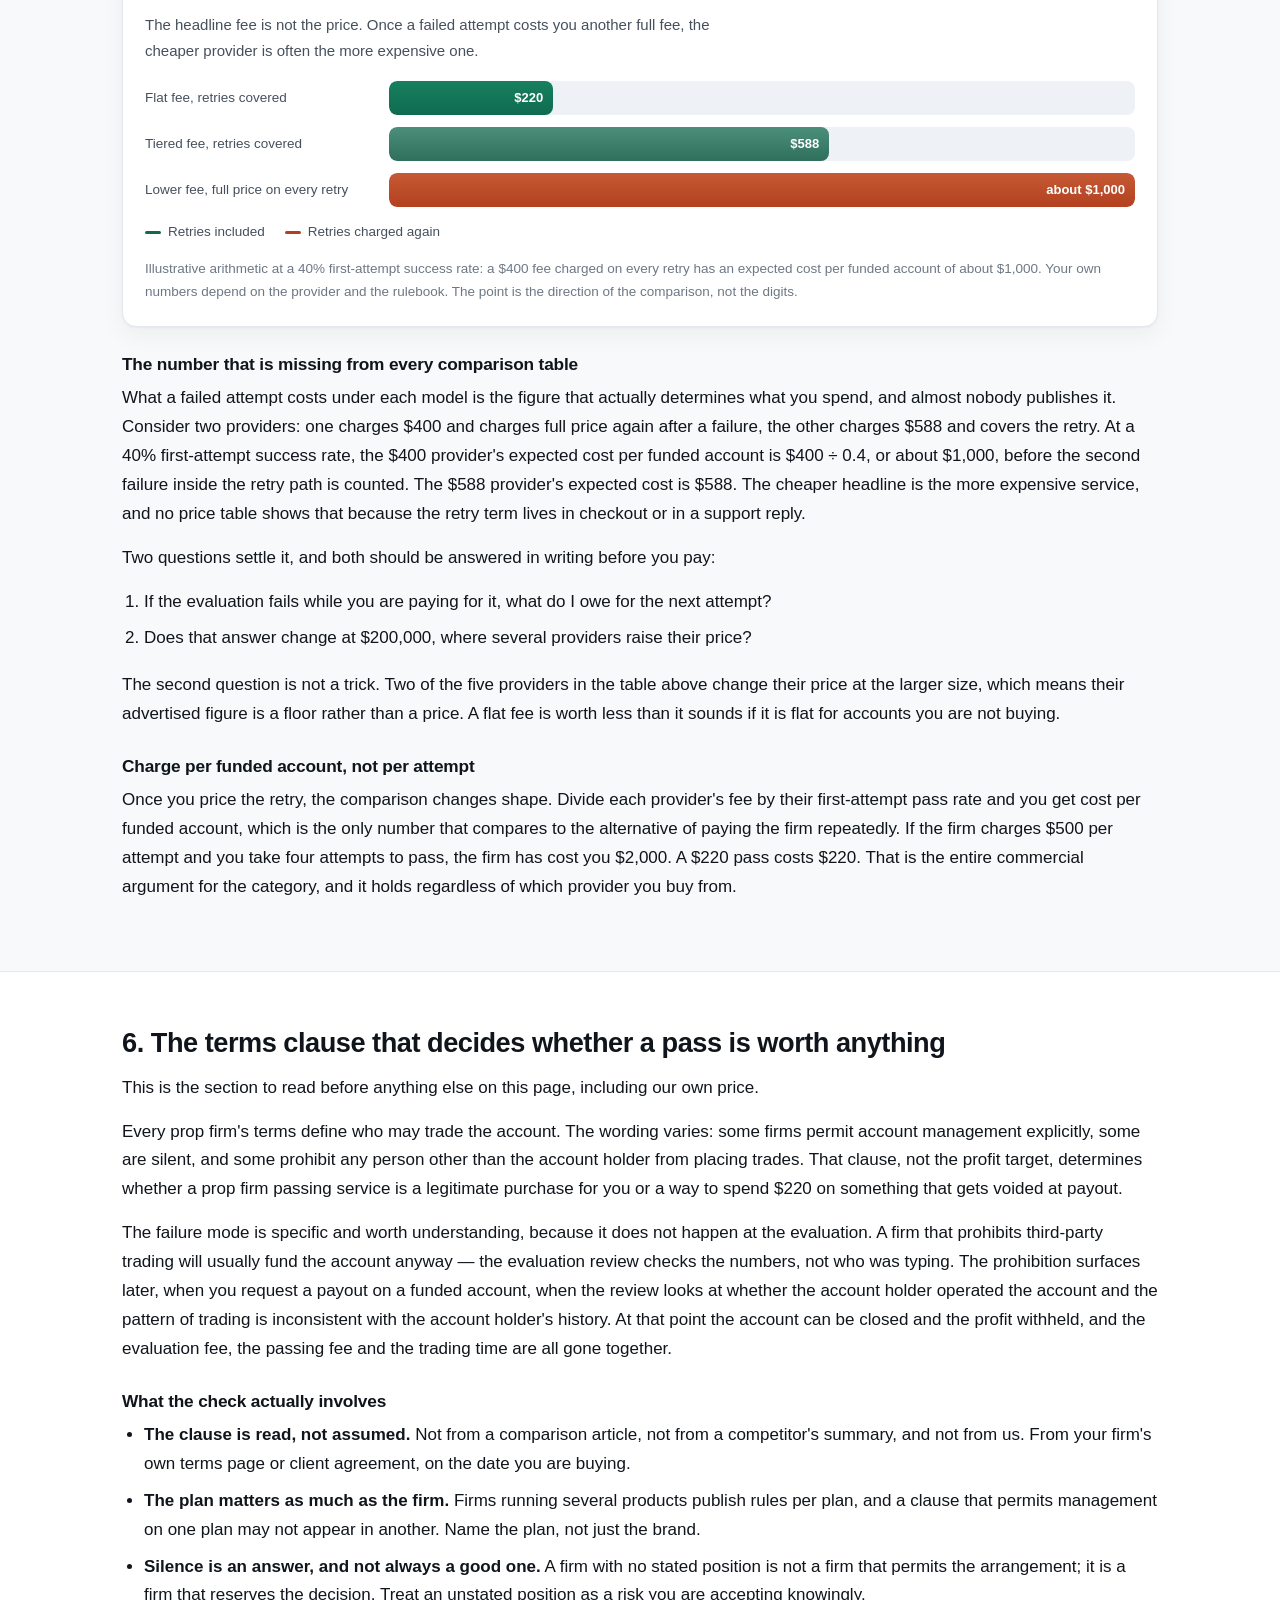
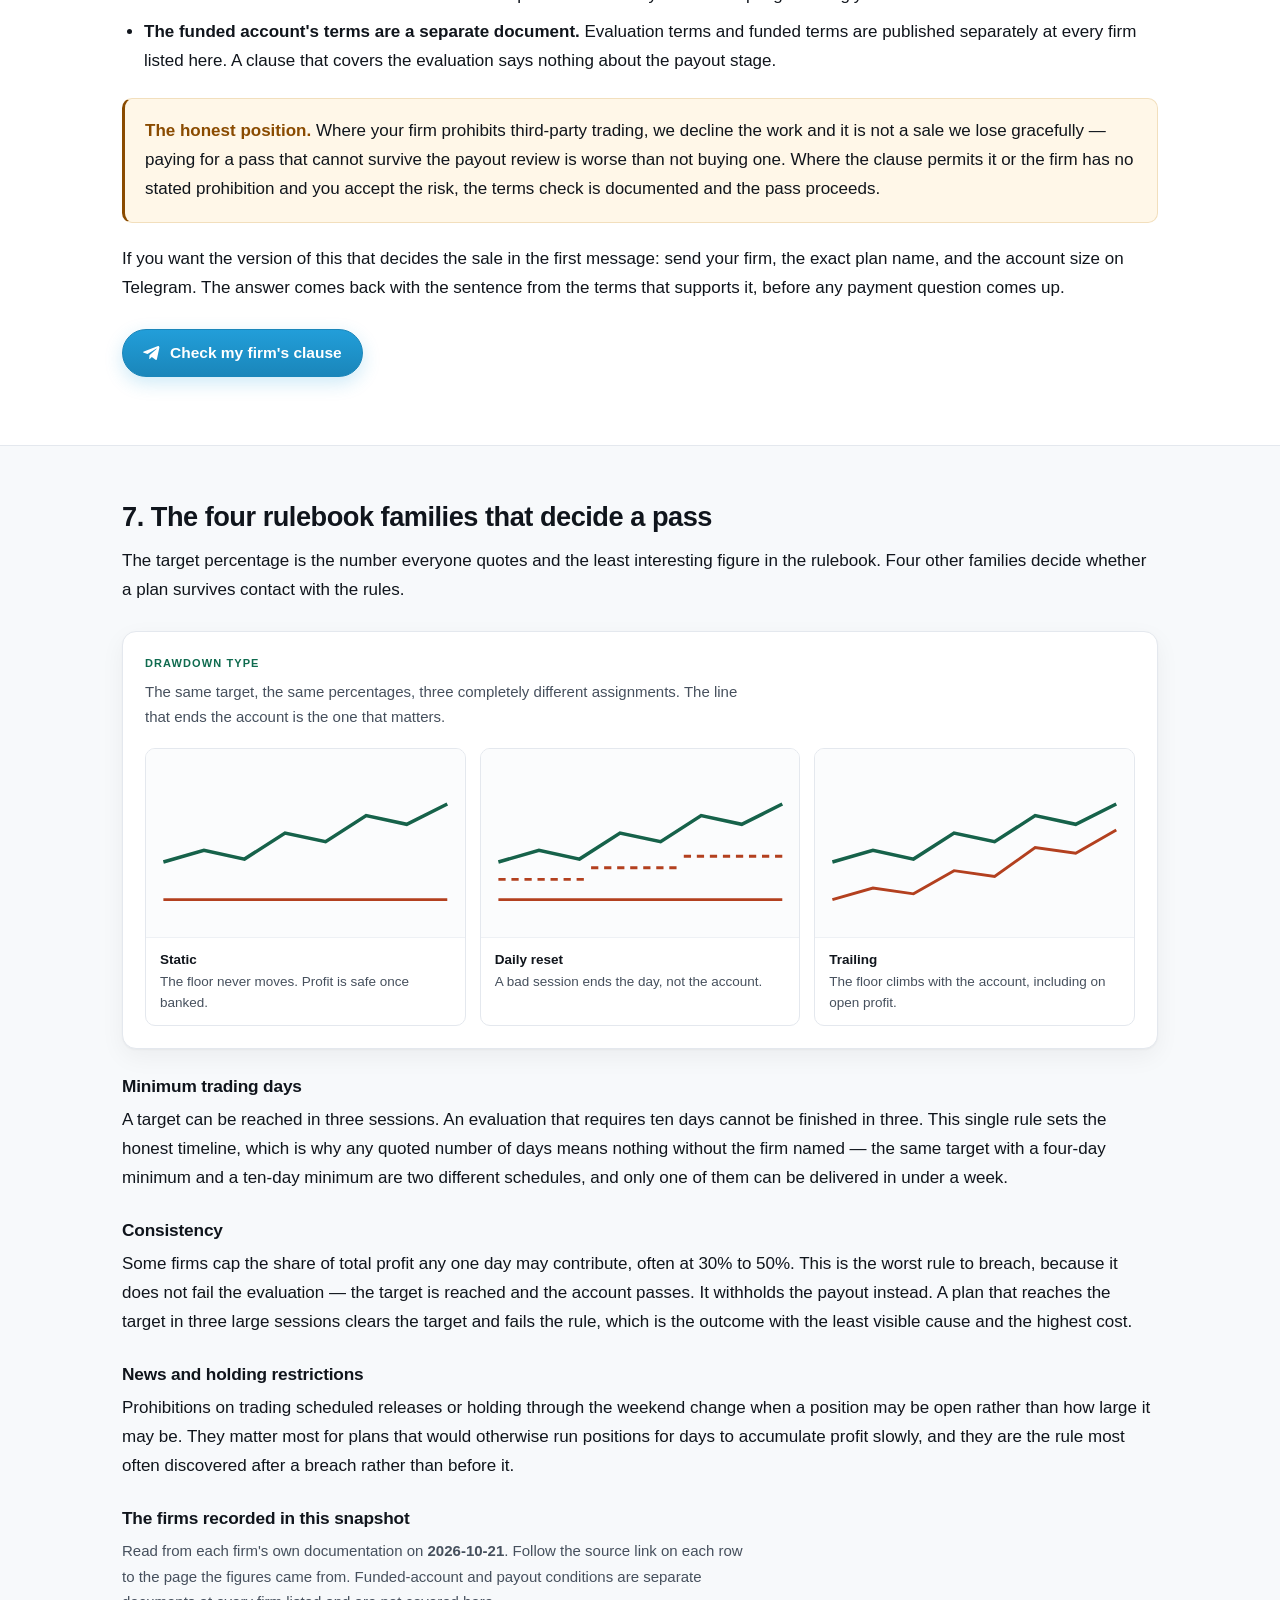
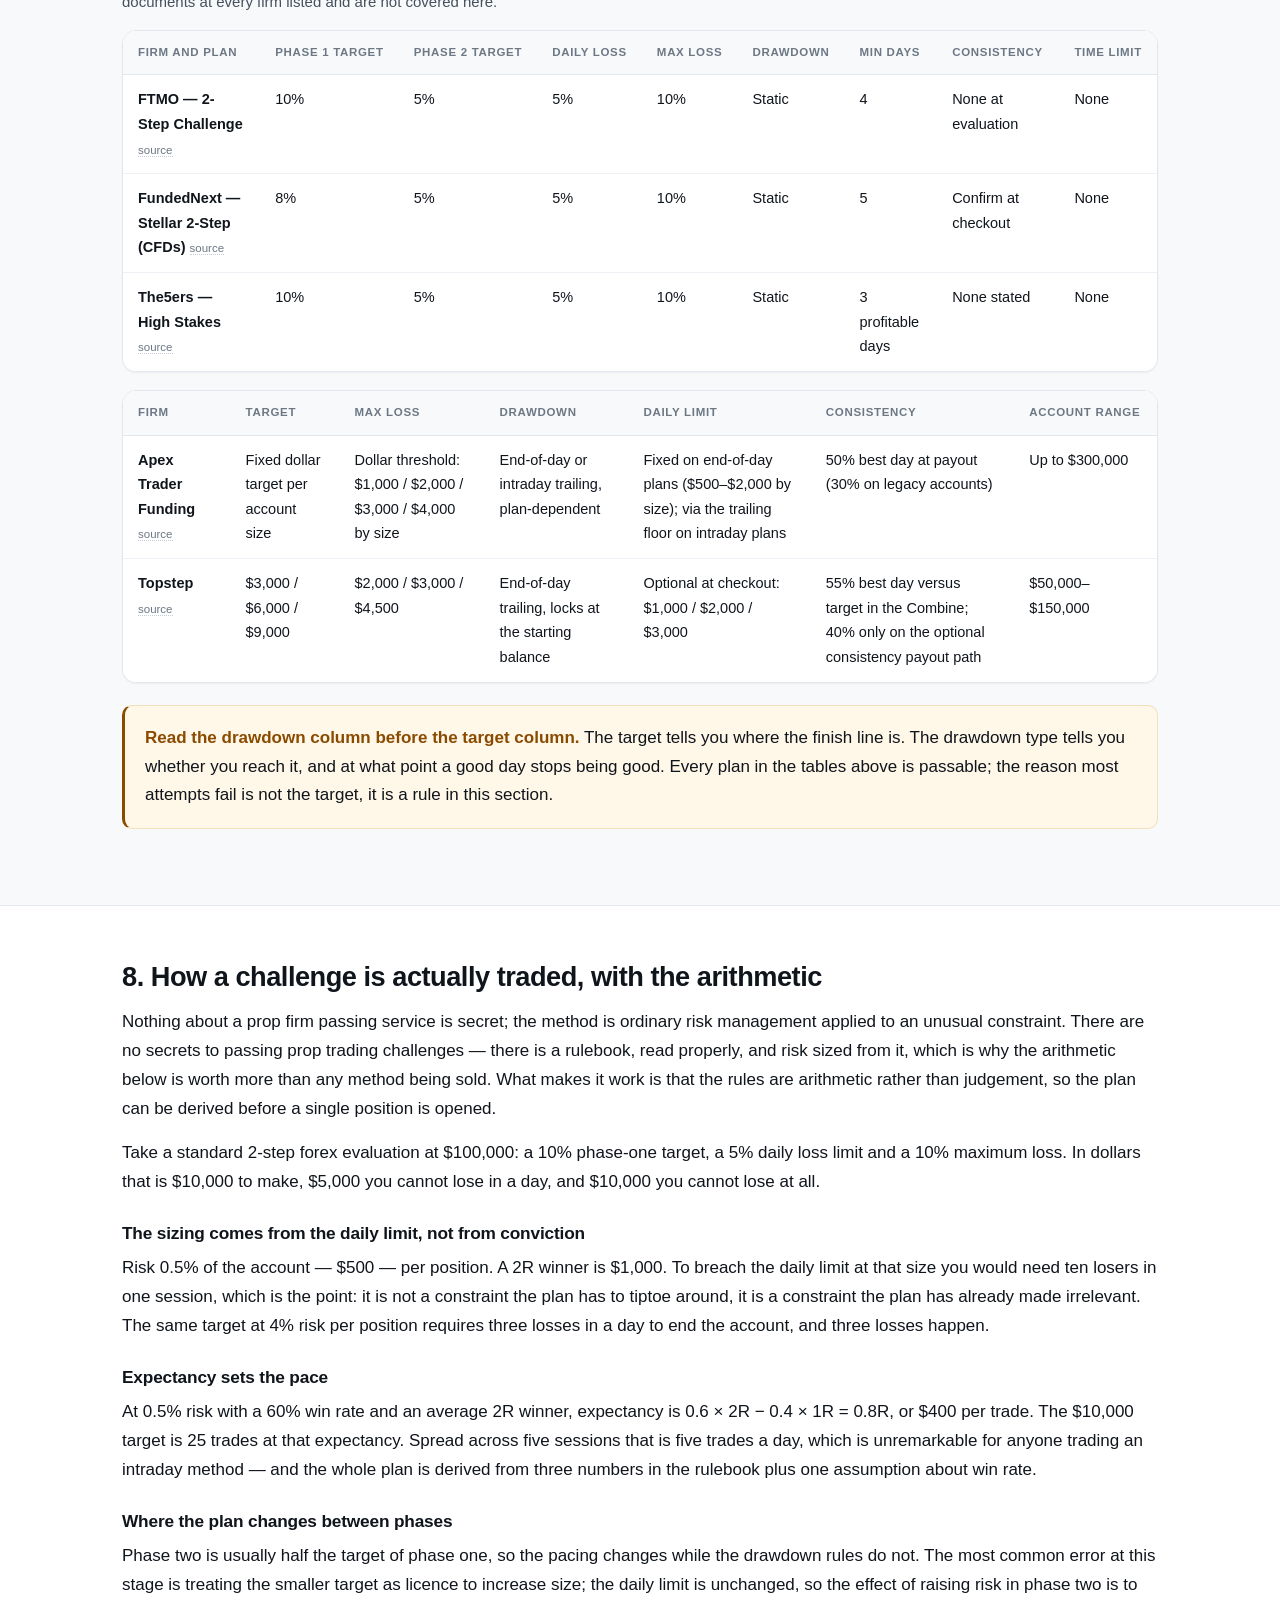
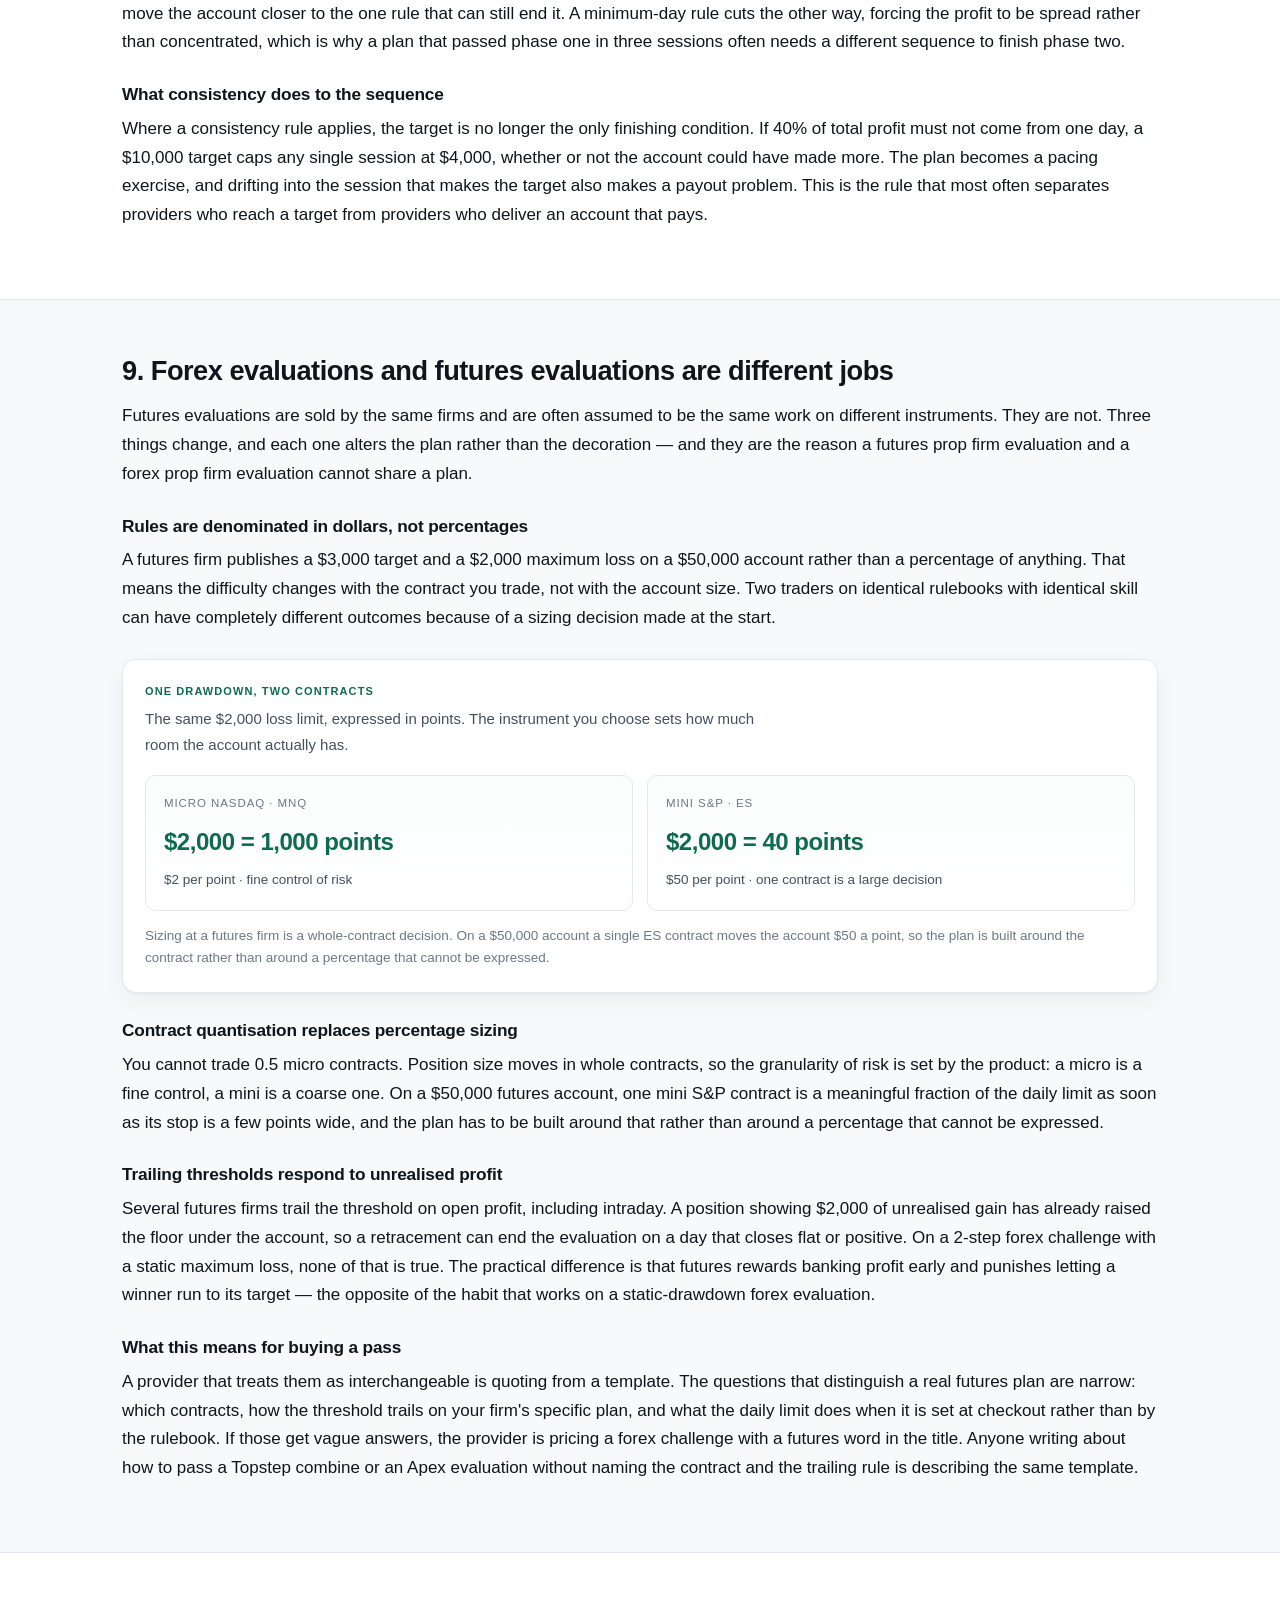
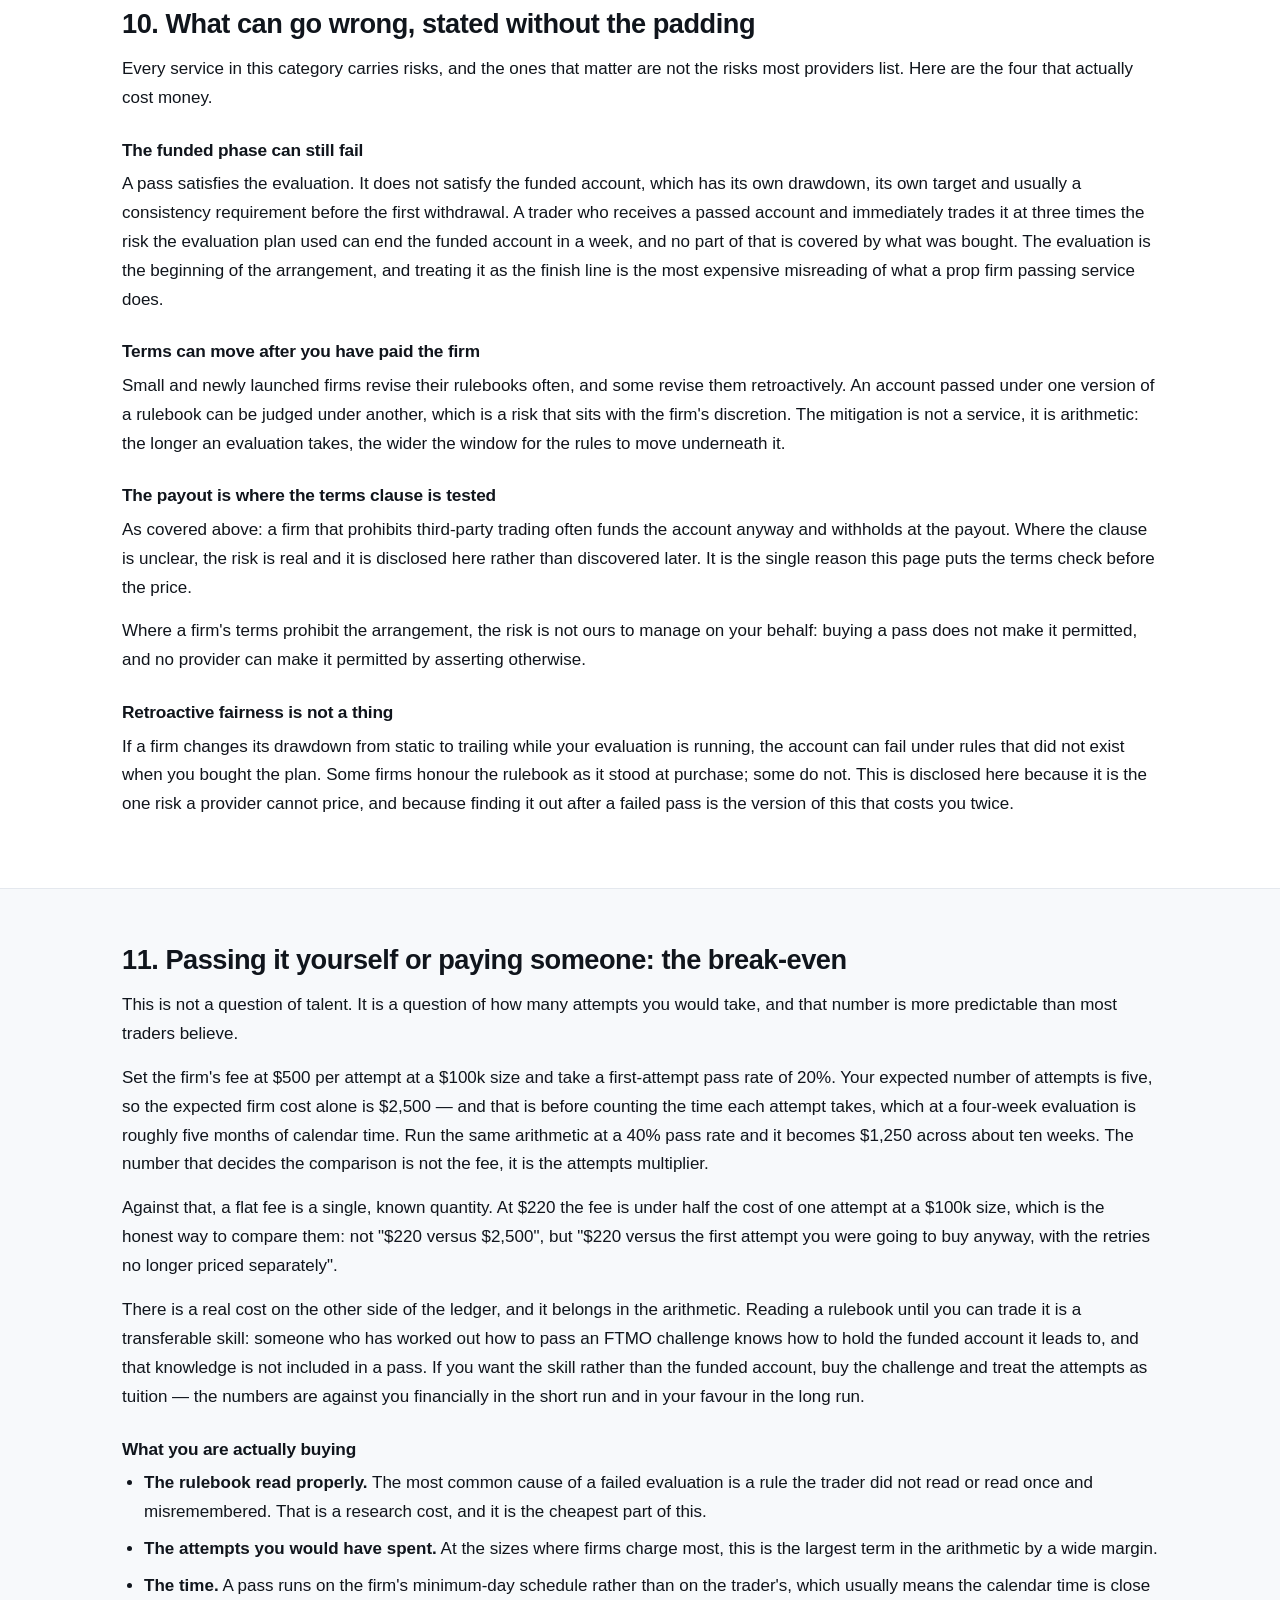
==== commit 48c665df: "Publish the evidence, and what it does not claim The page argued well and evidenced nothing, which i" ====
--- a/docs/index.html
+++ b/docs/index.html
@@ -14,6 +14,7 @@
 <meta property="og:site_name" content="Prop Firm Passing">
 <meta name="twitter:card" content="summary">
 <meta name="theme-color" content="#0f4a37">
+<meta name="google-site-verification" content="google21a9e6a0ea2d4d8a">
 <link rel="stylesheet" href="/assets/style.css">
 <script type="application/ld+json">
 {
@@ -242,6 +243,8 @@
       <a href="#cost">Prices</a>
       <a href="#firms">Firm terms</a>
       <a href="#rules">Rules</a>
+      <a href="#verify">Checks</a>
+      <a href="#proof">Evidence</a>
       <a href="#faq">FAQ</a>
       <a class="btn btn-tg btn-sm" href="https://t.me/voraspas" target="_blank" rel="noopener"><svg class="tg-icon" viewBox="0 0 24 24" width="18" height="18" aria-hidden="true" focusable="false"><path fill="currentColor" d="M21.94 4.3 18.6 20.1c-.25 1.1-.9 1.38-1.82.86l-5.03-3.7-2.43 2.34c-.27.27-.5.5-1.02.5l.36-5.13 9.34-8.44c.4-.36-.09-.56-.63-.2L6.02 13.2.99 11.63c-1.1-.34-1.12-1.1.23-1.63L20.1 2.77c.91-.34 1.71.2 1.4 1.53Z"/></svg><span>Telegram</span></a>
     </nav>
@@ -278,6 +281,7 @@
       <li><a href="#math">Pass it yourself or hire us</a></li>
       <li><a href="#who">Who should not buy this</a></li>
       <li><a href="#verify">Seven checks before you pay</a></li>
+      <li><a href="#proof">Evidence, and how to check it</a></li>
       <li><a href="#faq">FAQ</a></li>
     </ol>
   </div>
@@ -670,9 +674,60 @@
   </div>
 </section>
 
-<section class="section" id="faq">
+<section class="section" id="proof">
+  <div class="wrap">
+    <h2>14. The evidence behind this page, and how to check it</h2>
+    <p class="lede">Two kinds of claim appear above: figures about other companies, and results claimed by the provider. They need different evidence, so they are kept apart here rather than compressed into one trust badge.</p>
+
+    <h3>Who publishes this record</h3>
+    <p>This site is maintained by <a href="https://elitepropx.com/" rel="noopener">ElitePropX</a>, the provider the flat $220 belongs to. That is a conflict of interest, and it is stated next to the comparison rather than buried: the ElitePropX row in the price table is our own price and not an independent figure. Every other row was read from that provider's own pricing page on the date shown, and each row links to the page it came from, so any number here can be re-read at source.</p>
+
+    <h3>What the provider's own record shows</h3>
+    <p>Passes are documented with firm-issued certificates rather than equity-curve screenshots, because a certificate is produced by the firm's system after the evaluation was verified, while a screenshot is produced by the person claiming the result. The published record at <a href="https://elitepropx.com/passed-challenges.html" rel="noopener">passed prop firm challenges</a> carries three certificates, client names blurred and dates intact:</p>
+    <div class="table-scroll">
+      <table>
+        <thead>
+          <tr><th scope="col">Document</th><th scope="col">Issued by</th><th scope="col">Date printed on it</th></tr>
+        </thead>
+        <tbody>
+          <tr><th scope="row">Certificate of achievement</th><td>Alpha Capital Group</td><td>09/09/2024</td></tr>
+          <tr><th scope="row">Funded account certificate</th><td>Firm-issued after a passed evaluation</td><td>2/08/25</td></tr>
+          <tr><th scope="row">Evaluation completion certificate</th><td>BestPropFirm</td><td>No date printed</td></tr>
+        </tbody>
+      </table>
+    </div>
+    <p>Beside them sits a per-firm table of documented passes — the account sizes exchanged at each firm and the typical trading days from first trade to verification — with certificates available on request for the rows that are not published. What that record does not show is the funded phase. A passed evaluation and a paid payout are different documents, and no provider can evidence a payout that has not happened yet.</p>
+
+    <div class="callout">
+      <p><strong>What is deliberately not claimed here.</strong> No client count, no "12,000 traders funded" figure, no payout total, no testimonial wall. None of those can be checked by a reader, which is exactly why they are popular on pages selling this. The checkable version is narrower: named firms, dated certificates, a stated price, and a written list of the work we refuse.</p>
+    </div>
+
+    <h3>How the numbers on this page are kept honest</h3>
+    <ul>
+      <li><strong>Every figure has a source and a read date.</strong> The prices in section 5 were read from the five providers' own pricing pages on <strong>2026-10-20</strong>, and the firm rules in section 7 from each firm's own documentation on <strong>2026-10-21</strong>. Each row links to the page the figures came from.</li>
+      <li><strong>Firms without a published figure are named, not guessed.</strong> FXIFY, Alpha Capital Group, FundingPips, E8 Markets and FX2 Funding are left out of the rules tables on purpose: each runs several products under one brand, and a figure taken from the wrong plan would be worse than a blank.</li>
+      <li><strong>Corrections are dated and stated.</strong> When a provider moves a price or a firm revises a rulebook, the row is re-read and the revision appears below. Quietly editing a number is how a comparison page stops being a record.</li>
+      <li><strong>The refusal list is testable.</strong> The claim in section 6 that prohibited firms are declined can be checked: name a firm whose terms ban third-party trading, and the answer comes back as a refusal instead of a quote.</li>
+    </ul>
+
+    <h3 id="revisions">Record of revisions</h3>
+    <ul class="changelog">
+      <li><strong>26 October 2026</strong> — first snapshot published. Prices for five passing services read on 2026-10-20; evaluation rules read for three forex firms and two futures firms on 2026-10-21; 20 questions answered.</li>
+    </ul>
+    <p class="section-note">Where a figure here disagrees with a provider's own page, the provider's page is right and this one is out of date. Say so and the row is re-read, with the correction logged against the date.</p>
+
+    <h3>The checks that apply to us</h3>
+    <p>The seven checks in section 13 were written to be used against this page too, and two of them deserve a direct answer. A funded payout is not promised anywhere here, because the funded phase is governed by rules the evaluation does not test. And the free demo exists because the process is the one part a buyer cannot verify by reading: seven days on a broker demo, traded before $220 changes hands.</p>
+    <div class="cta-row">
+      <a class="btn btn-tg" href="https://t.me/voraspas" target="_blank" rel="noopener"><svg class="tg-icon" viewBox="0 0 24 24" width="18" height="18" aria-hidden="true" focusable="false"><path fill="currentColor" d="M21.94 4.3 18.6 20.1c-.25 1.1-.9 1.38-1.82.86l-5.03-3.7-2.43 2.34c-.27.27-.5.5-1.02.5l.36-5.13 9.34-8.44c.4-.36-.09-.56-.63-.2L6.02 13.2.99 11.63c-1.1-.34-1.12-1.1.23-1.63L20.1 2.77c.91-.34 1.71.2 1.4 1.53Z"/></svg><span>Ask for a certificate that is not published</span></a>
+      <a class="btn btn-ghost" href="https://elitepropx.com/passed-challenges.html" rel="noopener">See the dated pass record</a>
+    </div>
+  </div>
+</section>
+
+<section class="section alt" id="faq">
   <div class="wrap narrow">
-    <h2>14. Frequently asked questions about prop firm passing services</h2>
+    <h2>15. Frequently asked questions about prop firm passing services</h2>
     <details class="faq"><summary>What is a prop firm passing service?</summary><div class="faq-a"><p>It is a paid arrangement where someone other than you completes a prop firm evaluation. You buy the attempt rather than a strategy or signals. The deliverable is a challenge or verification phase that has reached its profit target while staying inside every rule the firm sets — daily loss, maximum loss, drawdown type, minimum trading days and any consistency cap on how much profit one day may contribute. The fee prices the work of passing a rulebook, which is why it does not scale with the account size.</p></div></details>
     <details class="faq"><summary>How much does a prop firm passing service cost?</summary><div class="faq-a"><p>In 2026, published prices at a $100,000 account run from $220 flat to $588 on tiered models, with one provider at roughly $565 in converted pounds and one that quotes per client without publishing anything. What matters more than the headline is the fee model: whether the price rises with account size, and whether a failed attempt costs you another full fee. A provider charging less per attempt but full price on retries is usually the more expensive service once the retry is priced in.</p></div></details>
     <details class="faq"><summary>Is a prop firm passing service allowed?</summary><div class="faq-a"><p>It depends entirely on your firm's terms, and the answer has to come from that firm's own document rather than from a comparison article or from the provider selling you the pass. Wording varies: some firms permit account management explicitly, some are silent and reserve the decision, and some prohibit any person other than the account holder from placing trades. Around one firm in five is a prohibition. Where the terms prohibit it, a pass is not worth the fee, because the account can be closed and the profit withheld at the payout stage.</p></div></details>
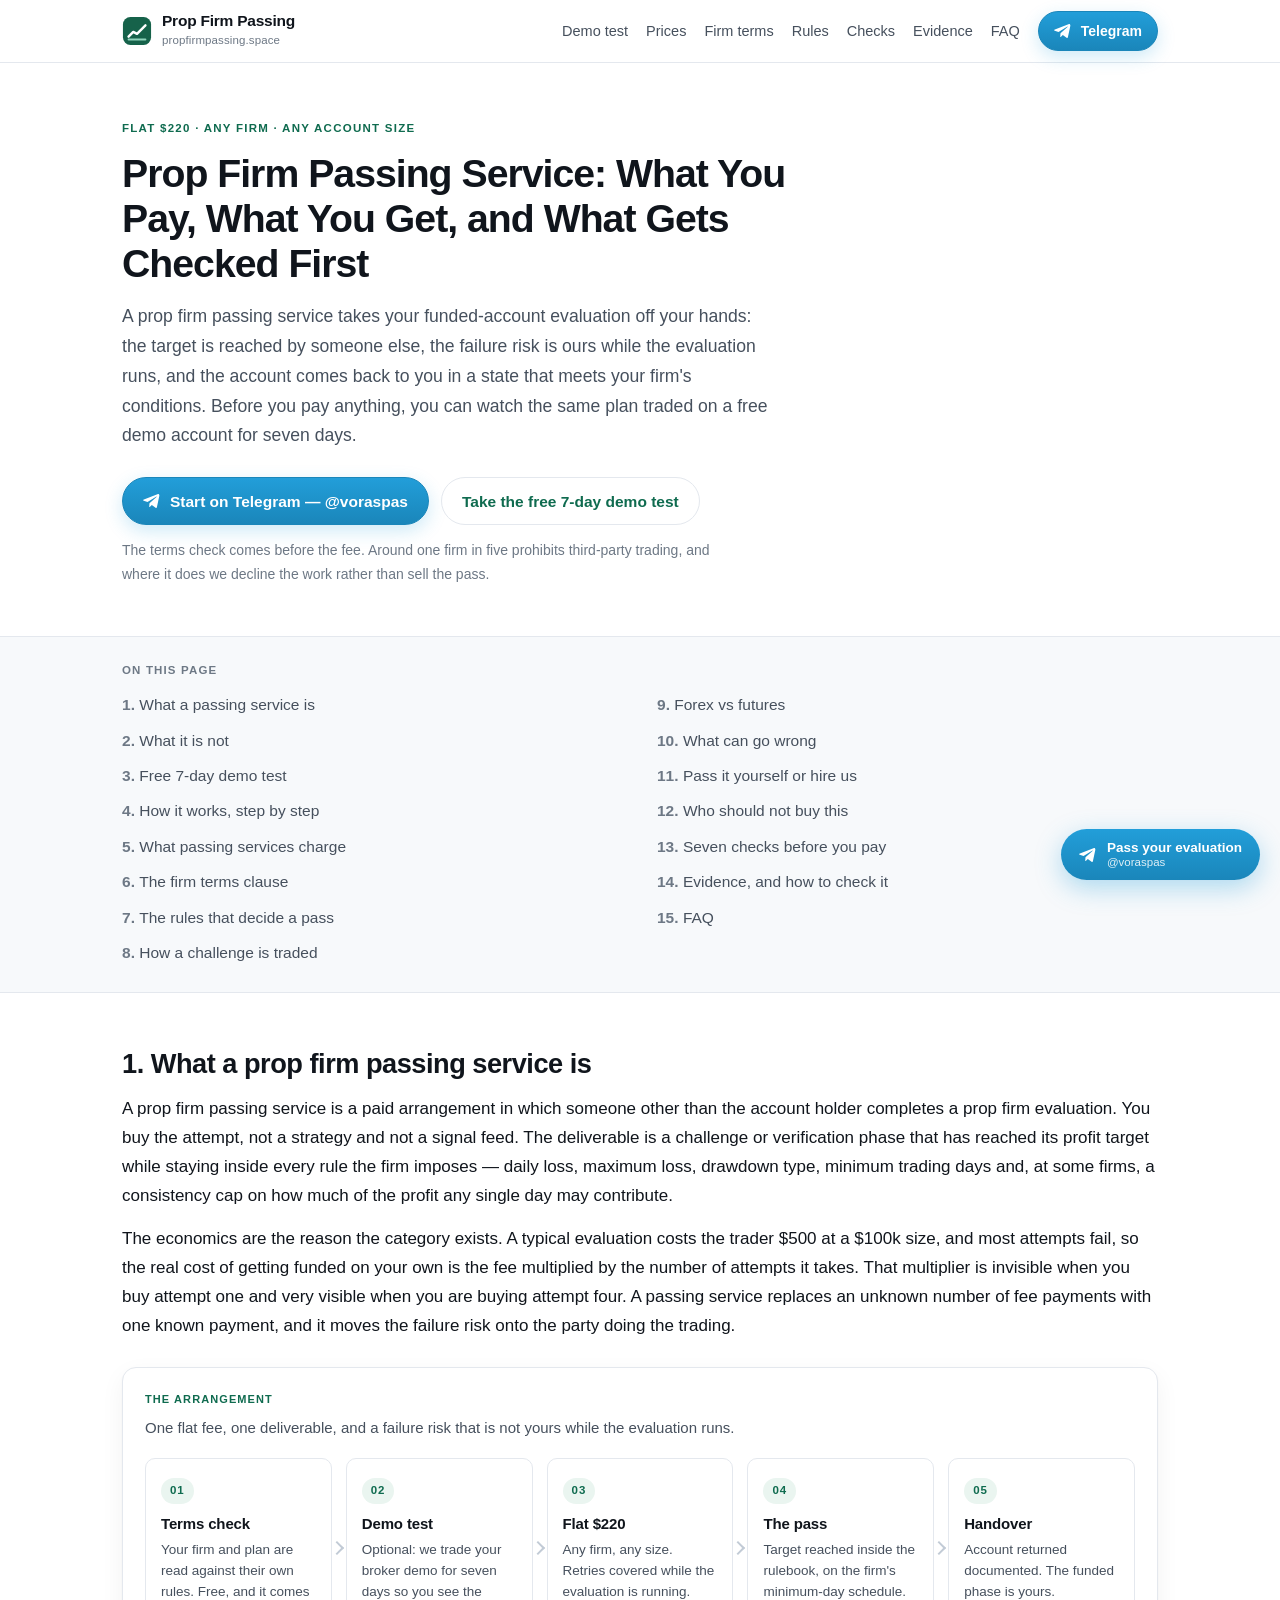
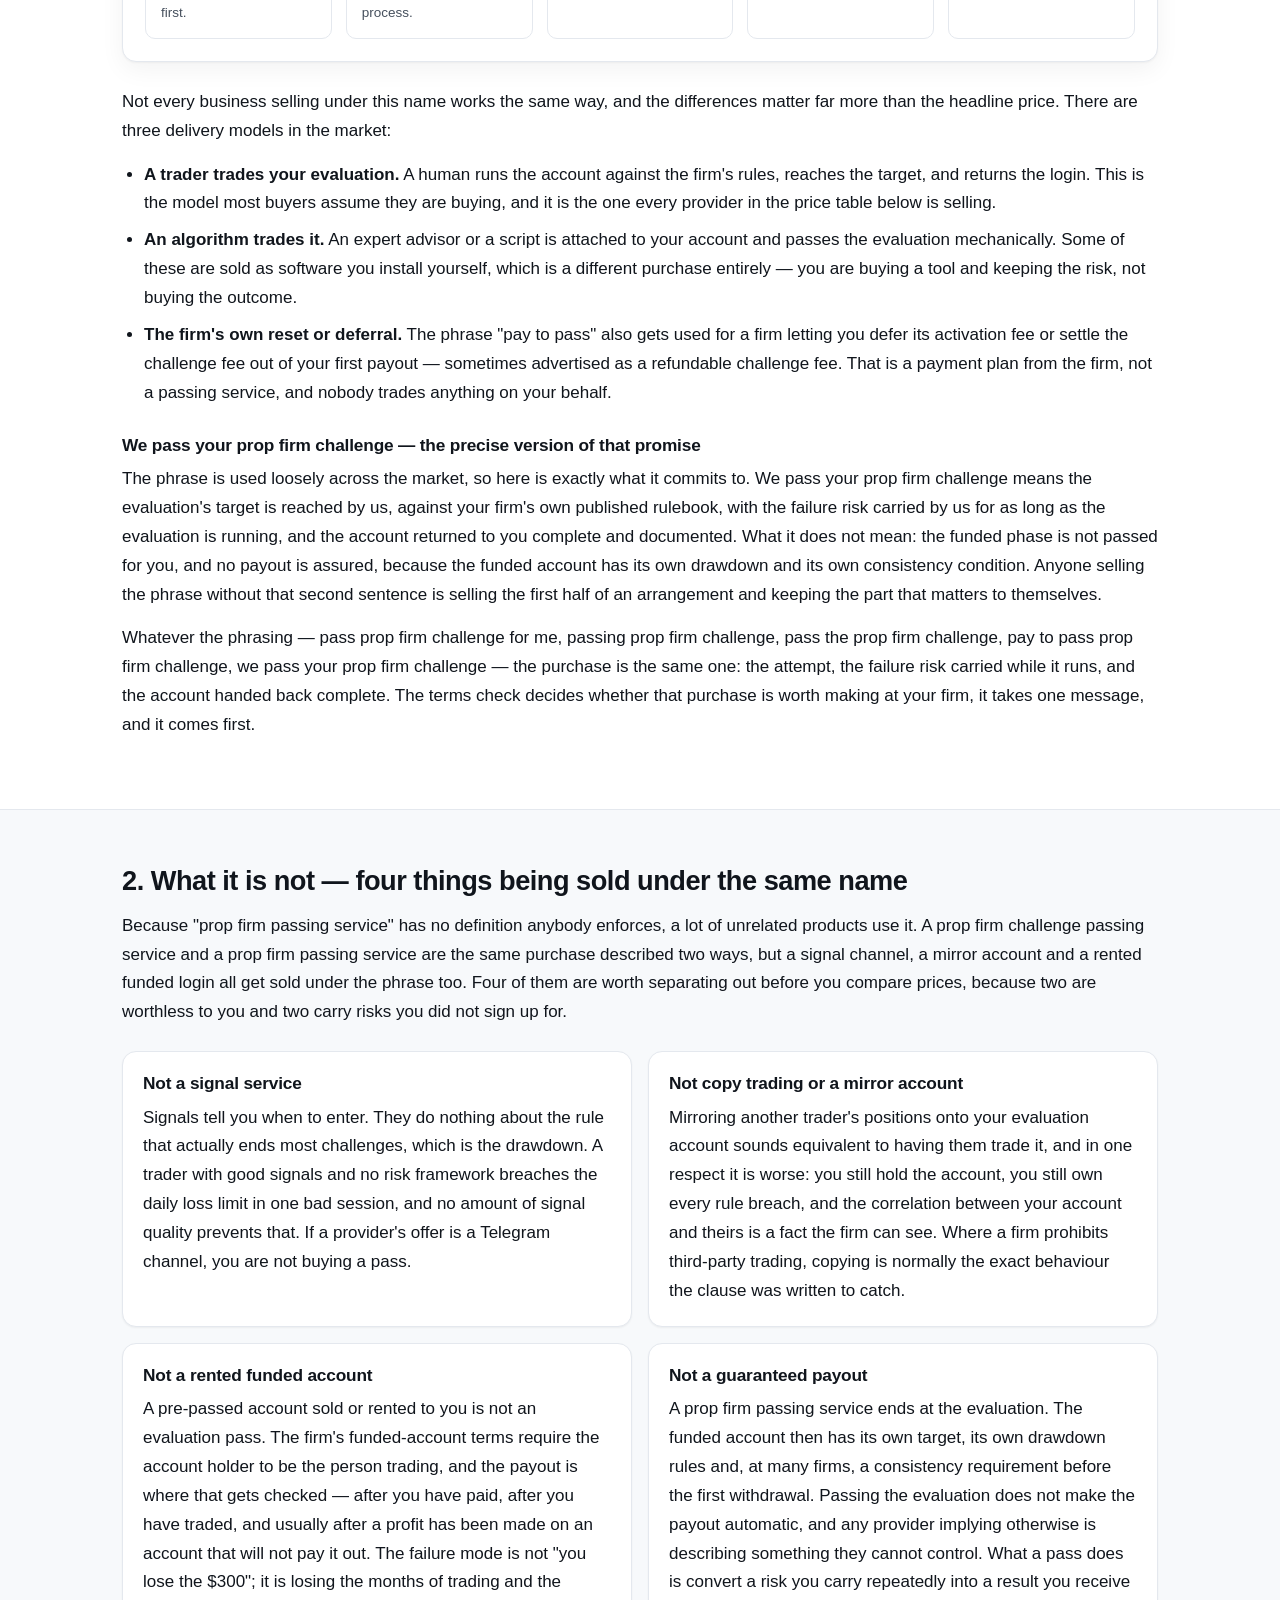
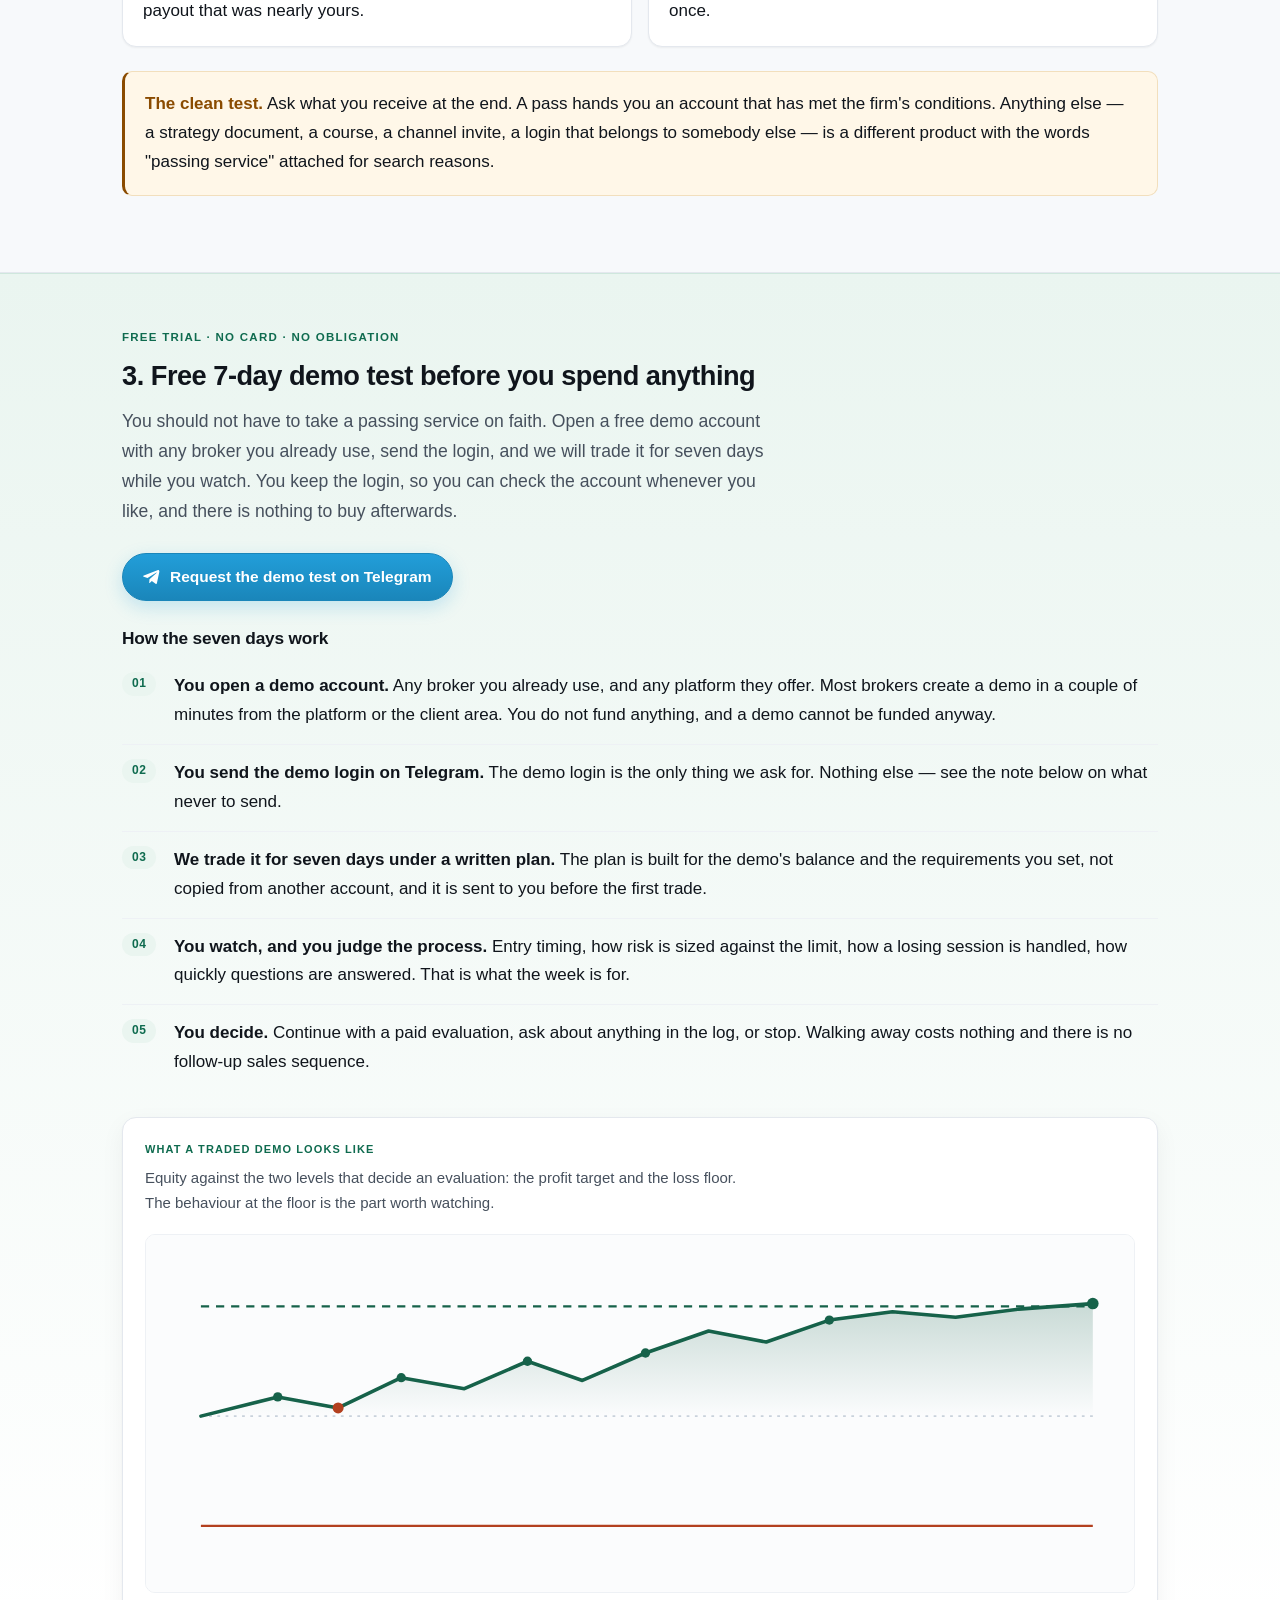
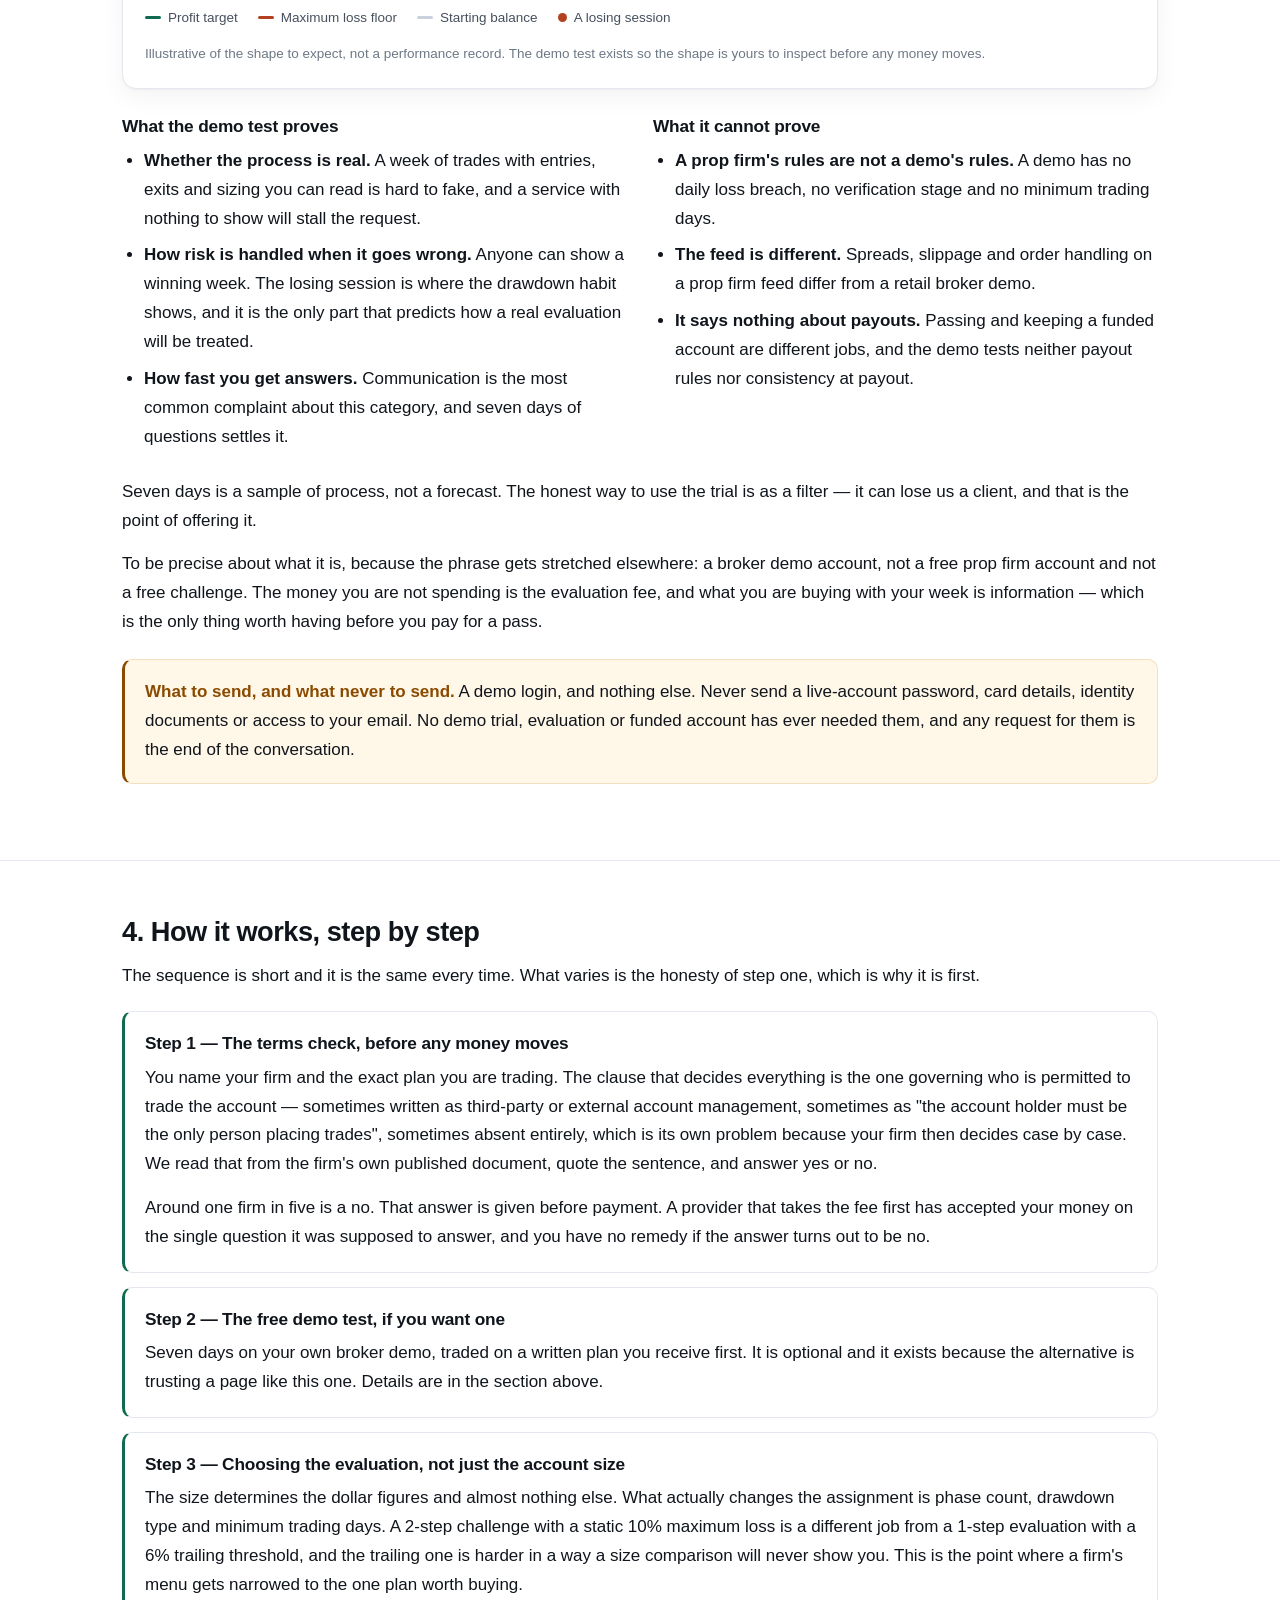
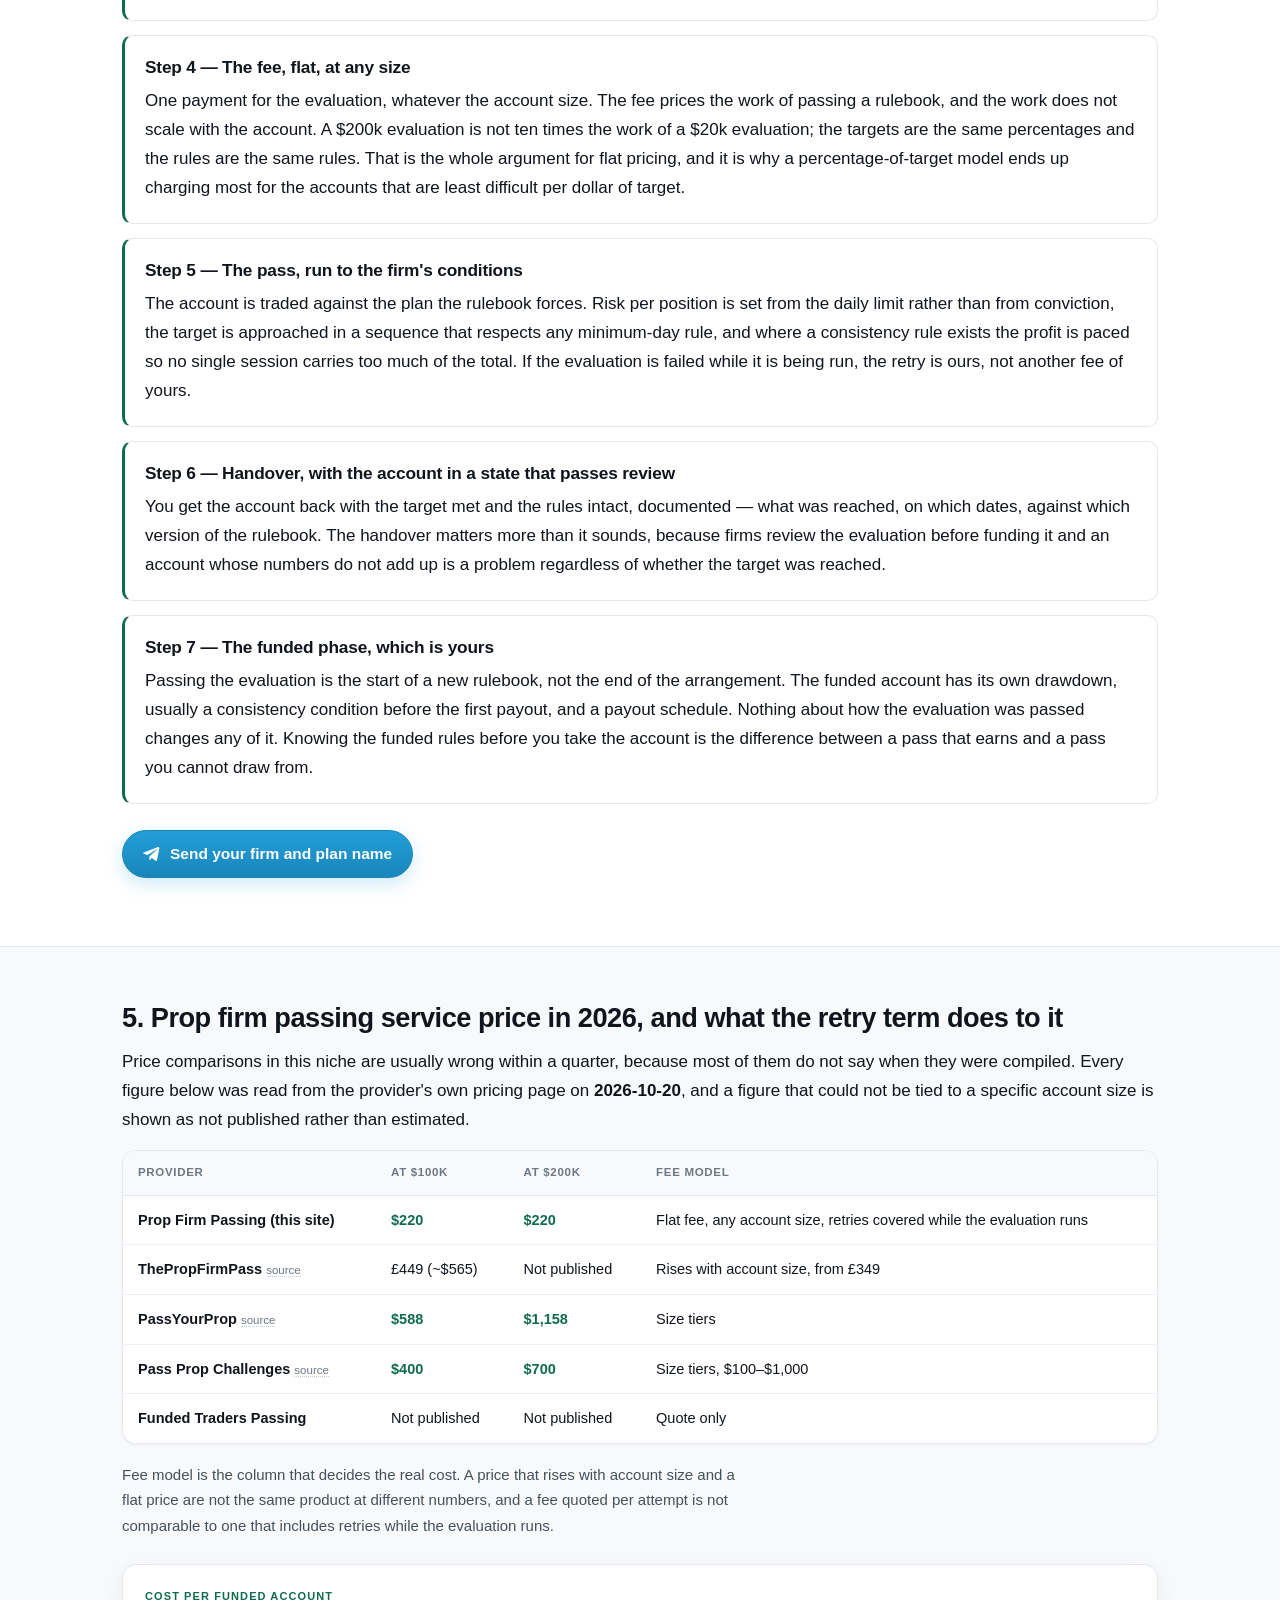
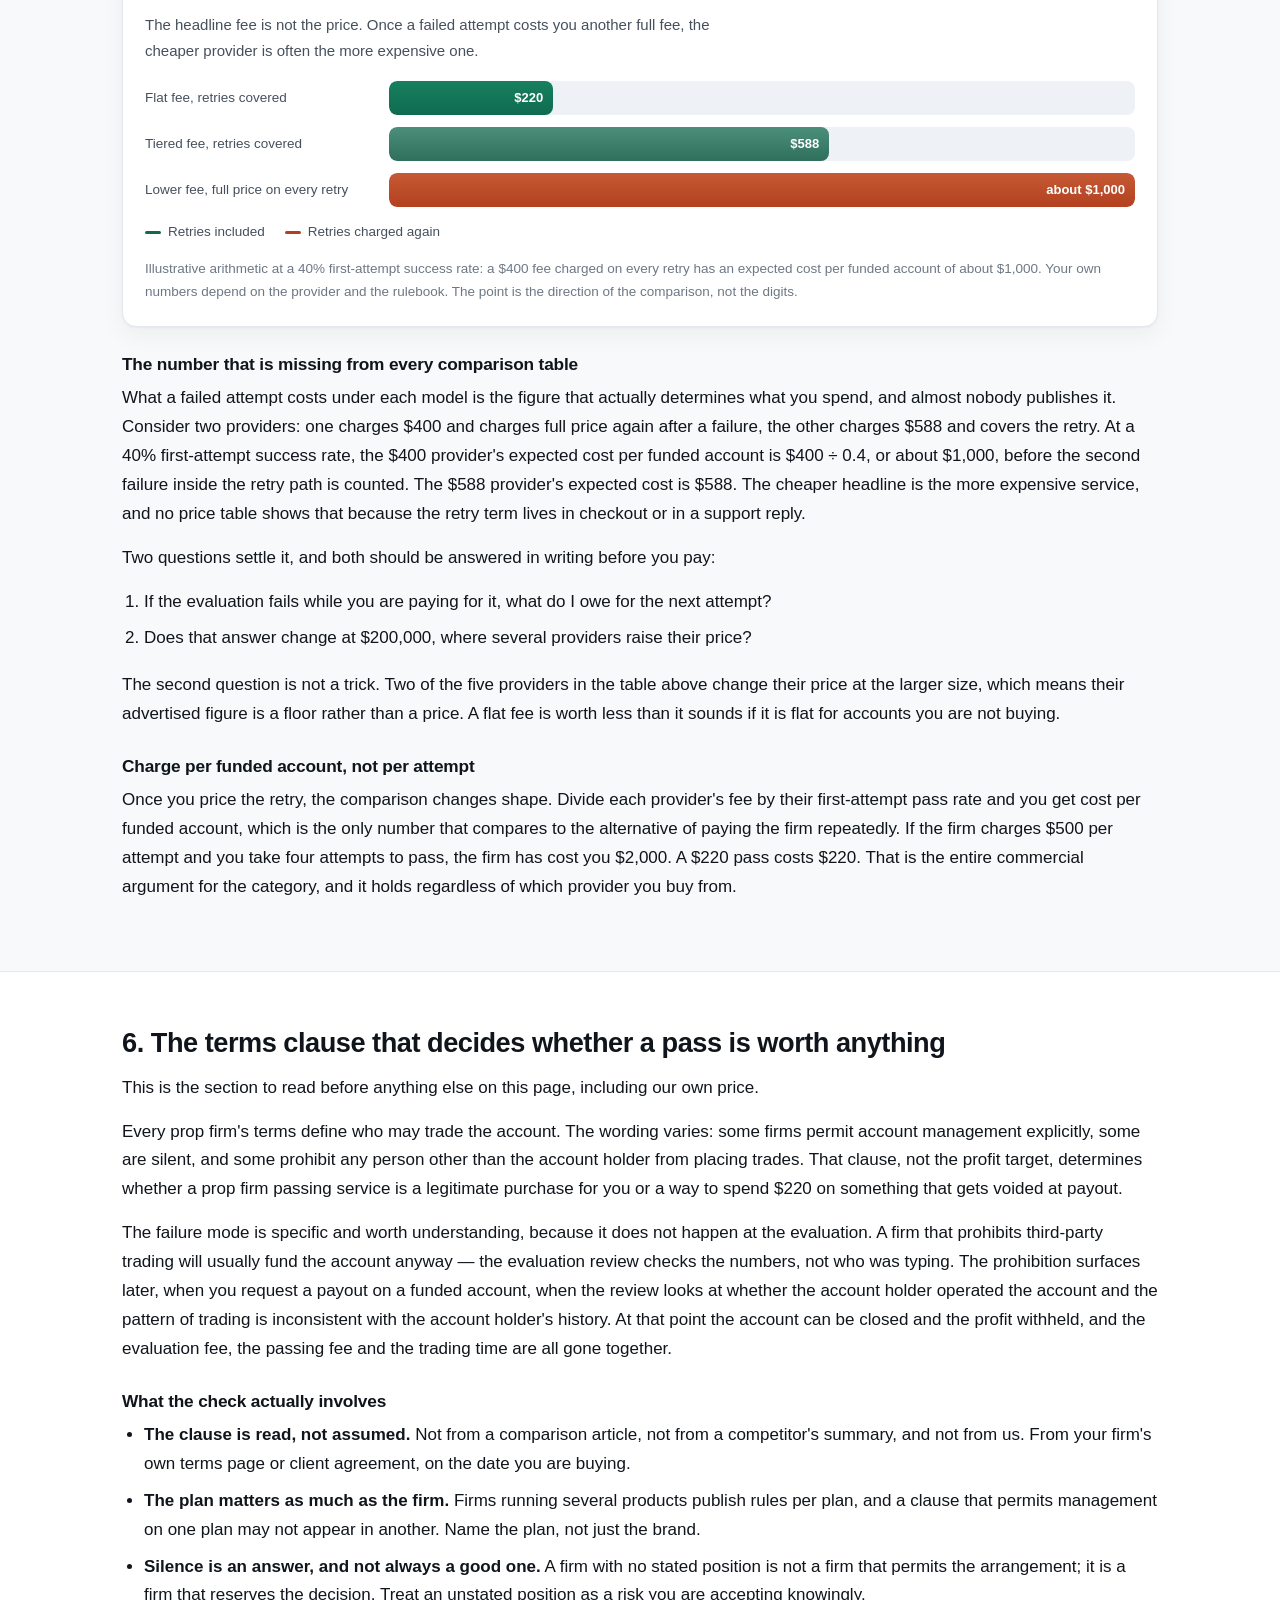
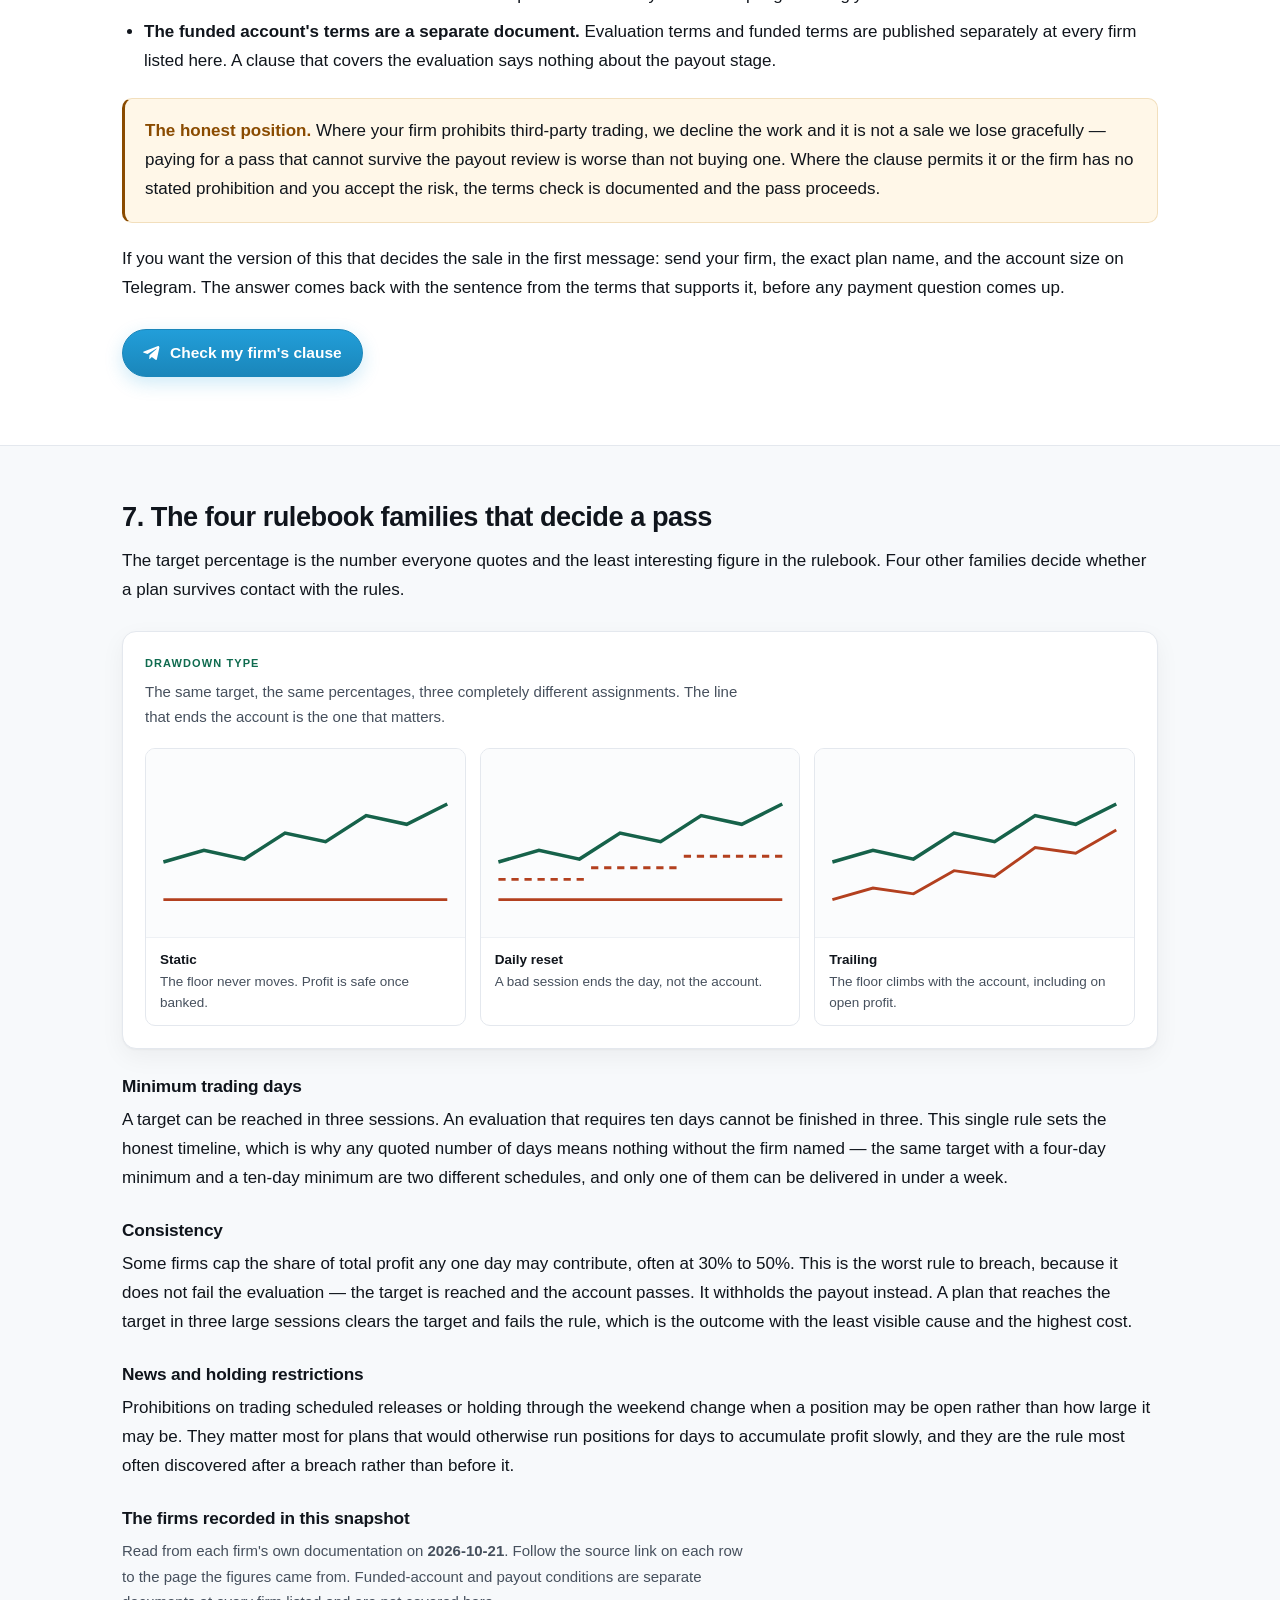
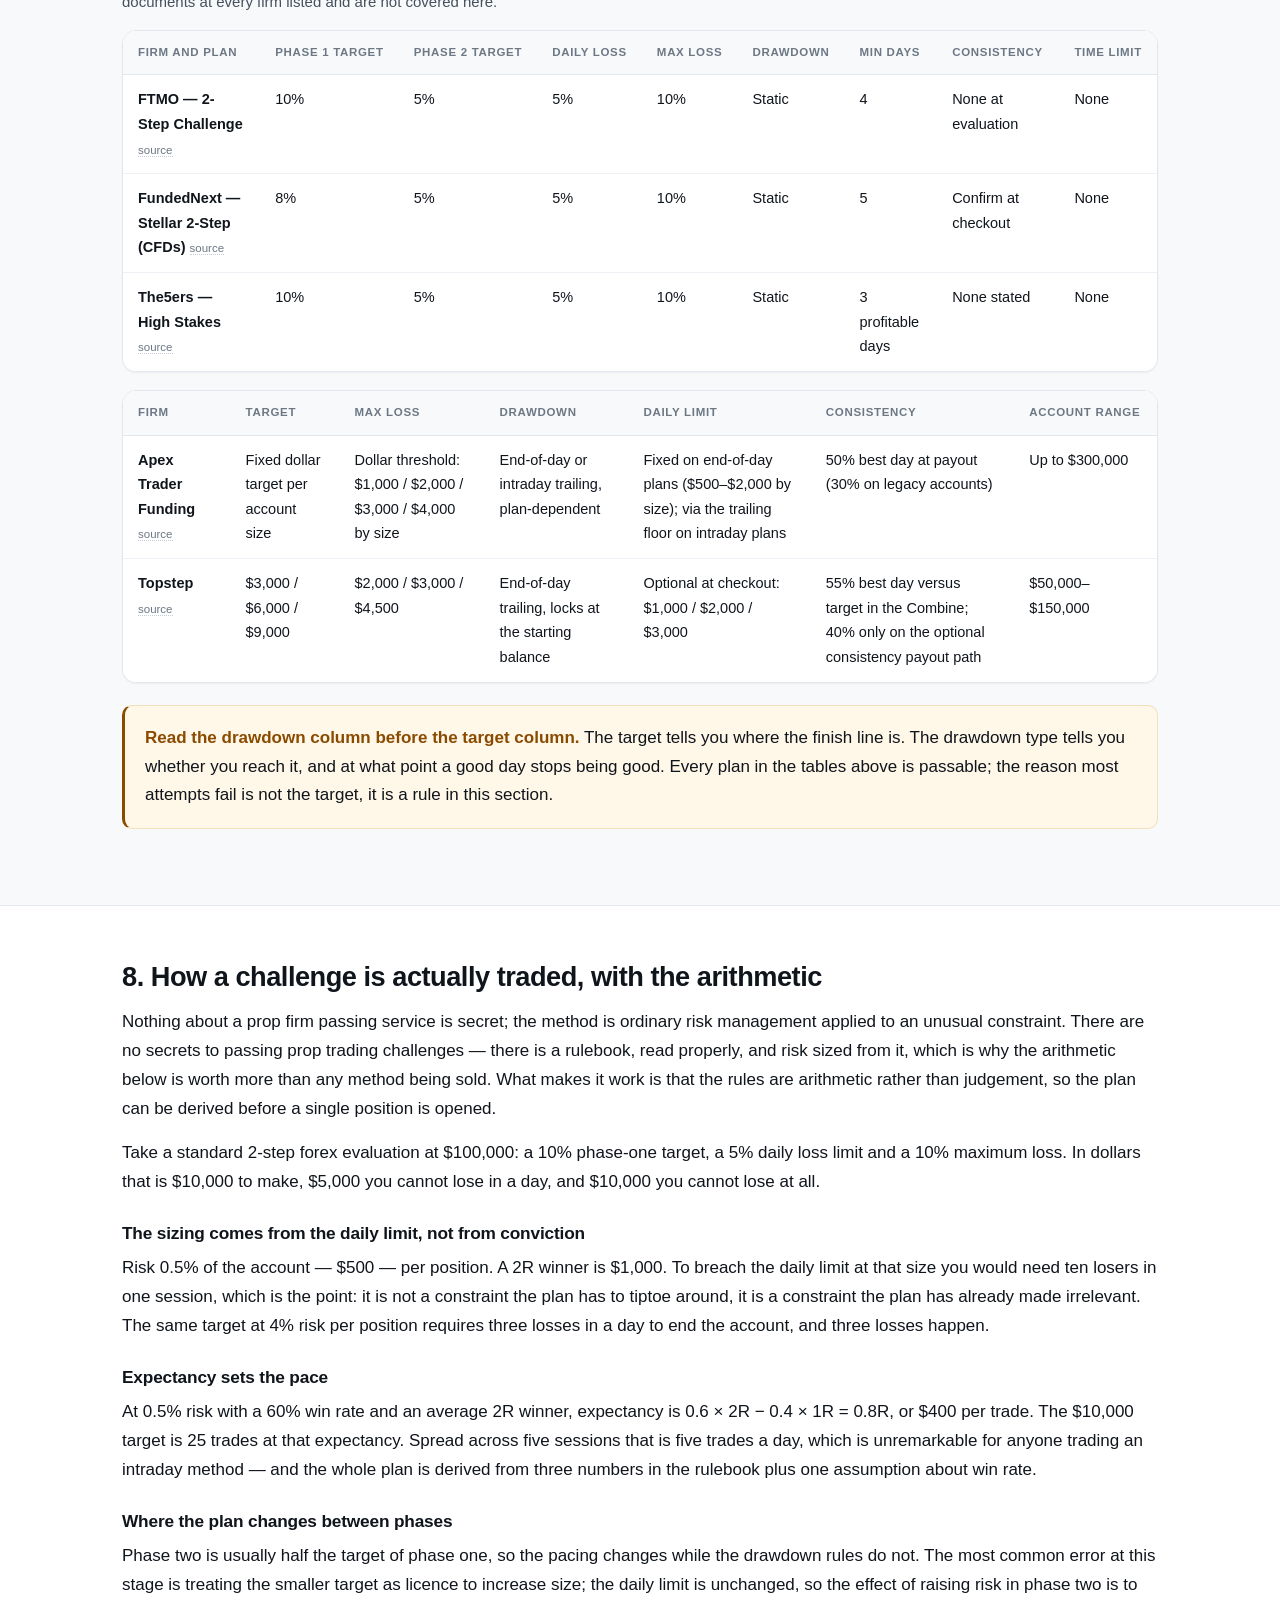
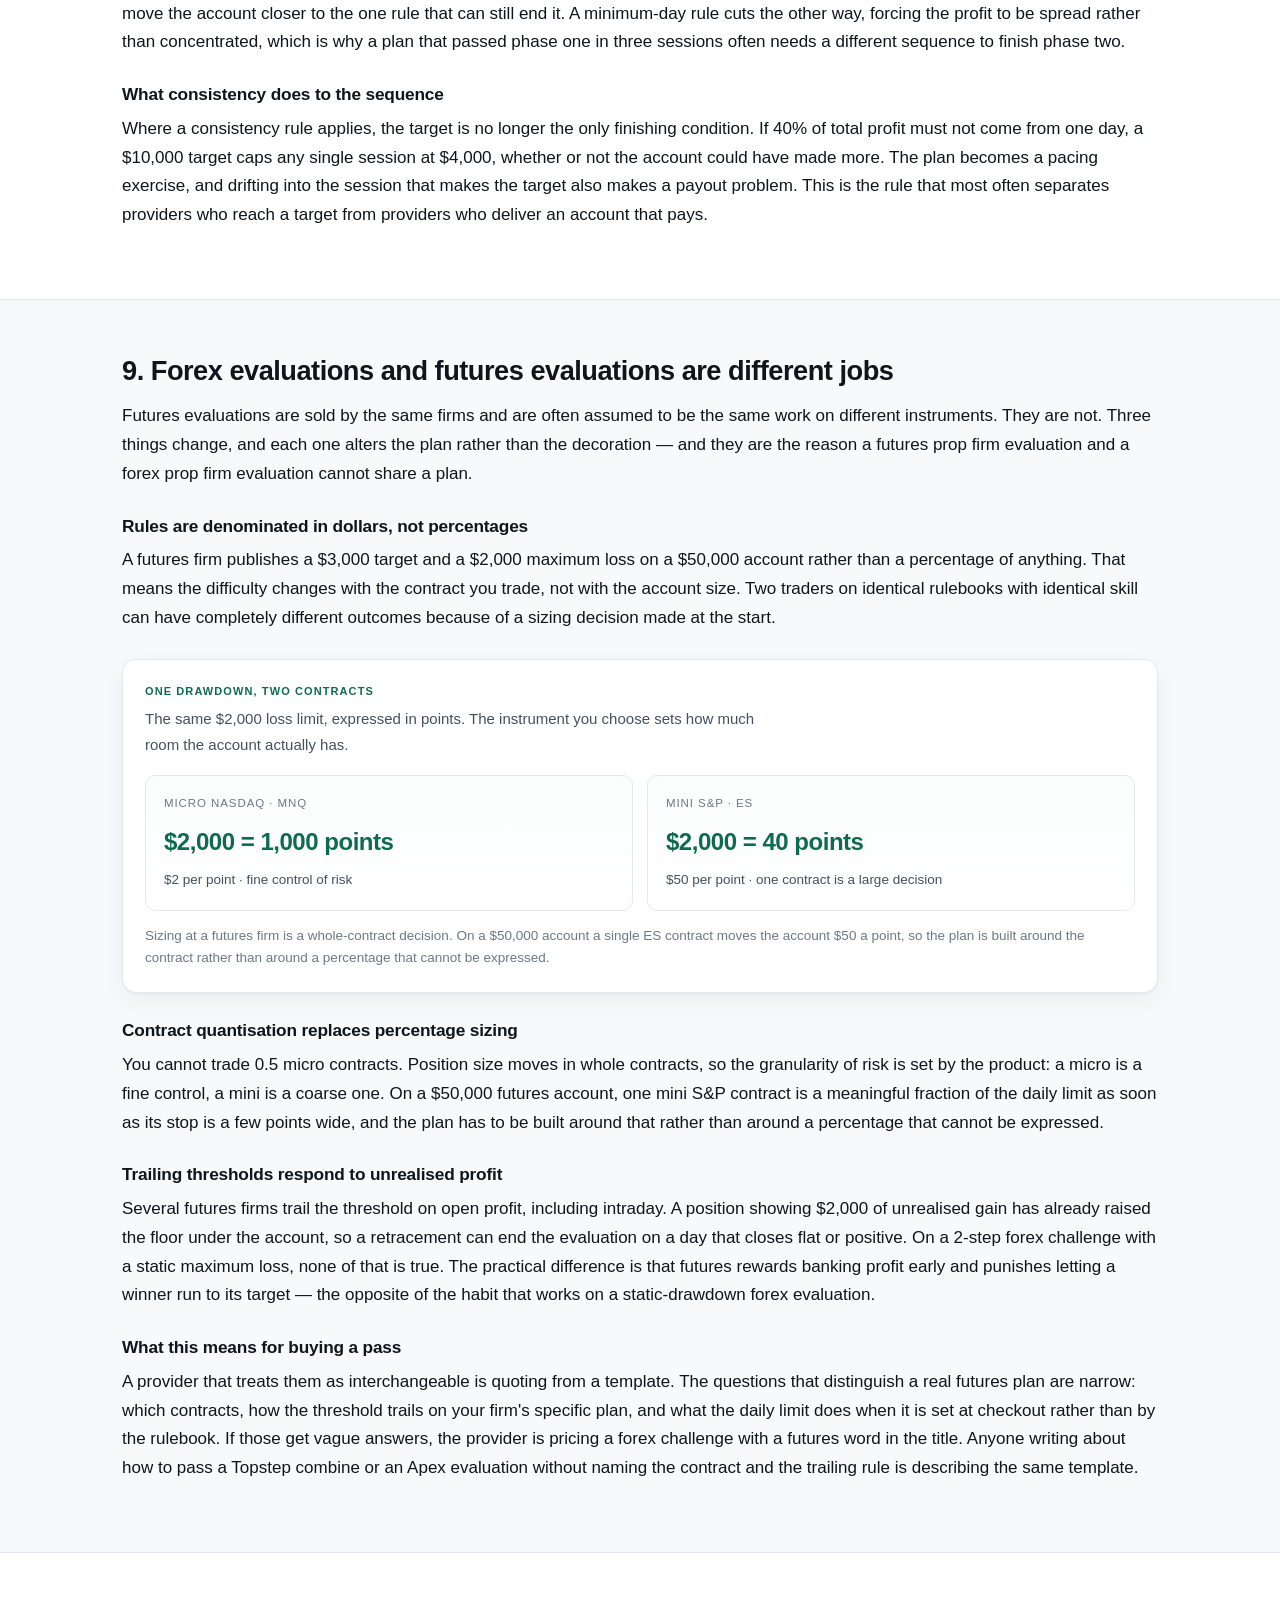
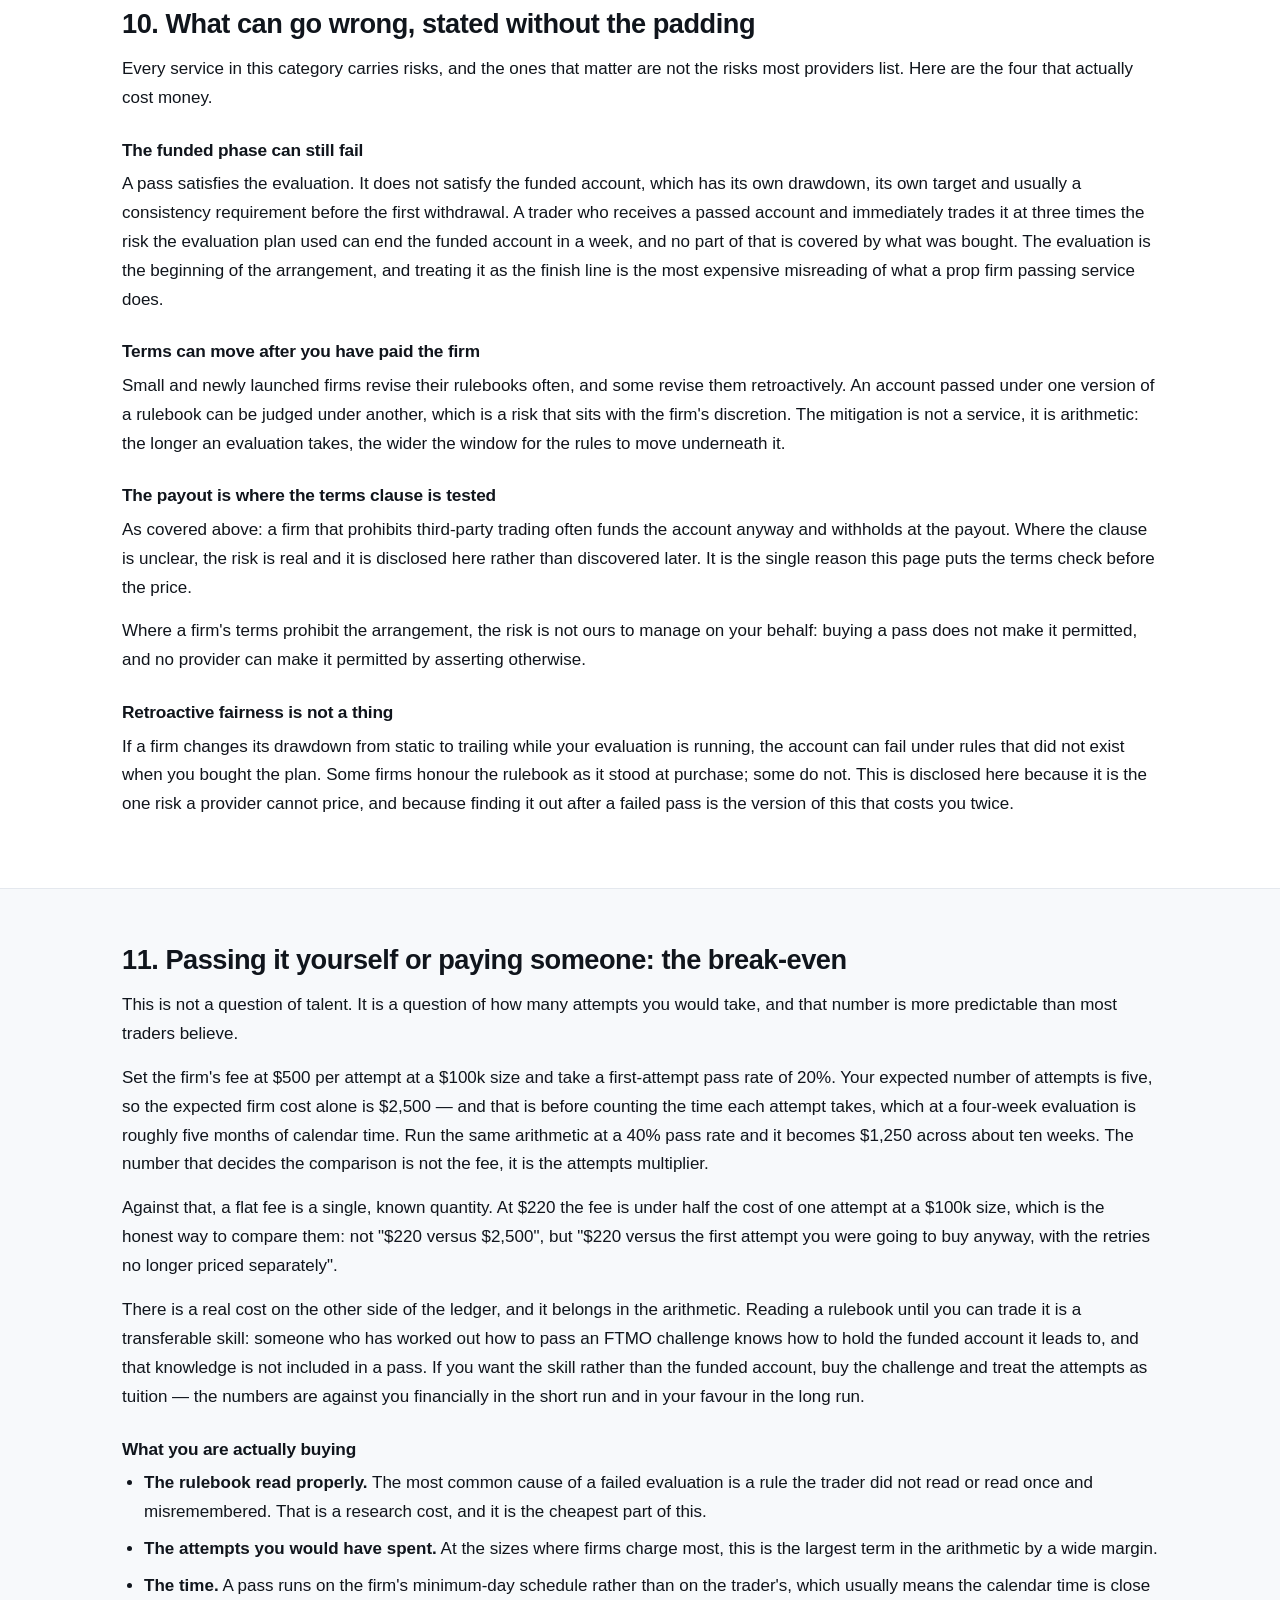
==== commit 72e5472a: "Move the site to Netlify so retired URLs can return real 301s GitHub Pages cannot send a redirect st" ====
--- a/docs/index.html
+++ b/docs/index.html
@@ -22,9 +22,9 @@
   "@graph": [
     {
       "@type": "Organization",
-      "@id": "https://elitepropx.com/#organization",
-      "name": "ElitePropX",
-      "url": "https://elitepropx.com/",
+      "@id": "https://propfirmpassing.space/#organization",
+      "name": "Prop Firm Passing",
+      "url": "https://propfirmpassing.space/",
       "sameAs": [
         "https://t.me/voraspas"
       ],
@@ -39,7 +39,7 @@
       "inLanguage": "en",
       "dateModified": "2026-10-27",
       "publisher": {
-        "@id": "https://elitepropx.com/#organization"
+        "@id": "https://propfirmpassing.space/#organization"
       }
     },
     {
@@ -51,7 +51,7 @@
       "url": "https://propfirmpassing.space/",
       "areaServed": "Worldwide",
       "provider": {
-        "@id": "https://elitepropx.com/#organization"
+        "@id": "https://propfirmpassing.space/#organization"
       },
       "offers": {
         "@type": "Offer",
@@ -458,7 +458,7 @@
     <div class="table-scroll"><table>
         <thead><tr><th scope="col">Provider</th><th scope="col">At $100k</th><th scope="col">At $200k</th><th scope="col">Fee model</th></tr></thead>
         <tbody>
-          <tr><th scope="row">ElitePropX <a class="src" href="https://elitepropx.com/services/passing-prop-firm-services.html" rel="nofollow noopener" target="_blank">source</a></th><td class="price">$220</td><td class="price">$220</td><td>Flat fee, any account size, retries covered while the evaluation runs</td></tr>
+          <tr><th scope="row">Prop Firm Passing (this site)</th><td class="price">$220</td><td class="price">$220</td><td>Flat fee, any account size, retries covered while the evaluation runs</td></tr>
           <tr><th scope="row">ThePropFirmPass <a class="src" href="https://thepropfirmpass.com/" rel="nofollow noopener" target="_blank">source</a></th><td>£449 (~$565)</td><td>Not published</td><td>Rises with account size, from £349</td></tr>
           <tr><th scope="row">PassYourProp <a class="src" href="https://passyourprop.com/" rel="nofollow noopener" target="_blank">source</a></th><td class="price">$588</td><td class="price">$1,158</td><td>Size tiers</td></tr>
           <tr><th scope="row">Pass Prop Challenges <a class="src" href="https://passpropchallenges.com/" rel="nofollow noopener" target="_blank">source</a></th><td class="price">$400</td><td class="price">$700</td><td>Size tiers, $100–$1,000</td></tr>
@@ -680,10 +680,10 @@
     <p class="lede">Two kinds of claim appear above: figures about other companies, and results claimed by the provider. They need different evidence, so they are kept apart here rather than compressed into one trust badge.</p>
 
     <h3>Who publishes this record</h3>
-    <p>This site is maintained by <a href="https://elitepropx.com/" rel="noopener">ElitePropX</a>, the provider the flat $220 belongs to. That is a conflict of interest, and it is stated next to the comparison rather than buried: the ElitePropX row in the price table is our own price and not an independent figure. Every other row was read from that provider's own pricing page on the date shown, and each row links to the page it came from, so any number here can be re-read at source.</p>
+    <p>This site is run by the provider of the flat $220 service compared in the price table. That is a conflict of interest, and it is stated next to the comparison rather than buried: that provider's row is our own price and not an independent figure. Every other row was read from that provider's own pricing page on the date shown and links to the page it came from, so any number here can be re-read at source.</p>
 
     <h3>What the provider's own record shows</h3>
-    <p>Passes are documented with firm-issued certificates rather than equity-curve screenshots, because a certificate is produced by the firm's system after the evaluation was verified, while a screenshot is produced by the person claiming the result. The published record at <a href="https://elitepropx.com/passed-challenges.html" rel="noopener">passed prop firm challenges</a> carries three certificates, client names blurred and dates intact:</p>
+    <p>Passes are documented with firm-issued certificates rather than equity-curve screenshots, because a certificate is produced by the firm's system after the evaluation was verified, while a screenshot is produced by the person claiming the result. Three are set out below with the firm that issued each one and the date printed on it, and client names are withheld:</p>
     <div class="table-scroll">
       <table>
         <thead>
@@ -720,7 +720,7 @@
     <p>The seven checks in section 13 were written to be used against this page too, and two of them deserve a direct answer. A funded payout is not promised anywhere here, because the funded phase is governed by rules the evaluation does not test. And the free demo exists because the process is the one part a buyer cannot verify by reading: seven days on a broker demo, traded before $220 changes hands.</p>
     <div class="cta-row">
       <a class="btn btn-tg" href="https://t.me/voraspas" target="_blank" rel="noopener"><svg class="tg-icon" viewBox="0 0 24 24" width="18" height="18" aria-hidden="true" focusable="false"><path fill="currentColor" d="M21.94 4.3 18.6 20.1c-.25 1.1-.9 1.38-1.82.86l-5.03-3.7-2.43 2.34c-.27.27-.5.5-1.02.5l.36-5.13 9.34-8.44c.4-.36-.09-.56-.63-.2L6.02 13.2.99 11.63c-1.1-.34-1.12-1.1.23-1.63L20.1 2.77c.91-.34 1.71.2 1.4 1.53Z"/></svg><span>Ask for a certificate that is not published</span></a>
-      <a class="btn btn-ghost" href="https://elitepropx.com/passed-challenges.html" rel="noopener">See the dated pass record</a>
+      <a class="btn btn-ghost" href="#verify">Run the seven checks on this page</a>
     </div>
   </div>
 </section>
@@ -767,17 +767,17 @@
   <div class="wrap foot-grid">
     <div>
       <p class="foot-brand"><svg class="mark" viewBox="0 0 32 32" width="30" height="30" aria-hidden="true" focusable="false"><rect x="1" y="1" width="30" height="30" rx="8" fill="#16624a"/><path d="M7 22 L12 17 L16 19 L25 10" fill="none" stroke="#ffffff" stroke-width="2.6" stroke-linecap="round" stroke-linejoin="round"/><line x1="7" y1="25" x2="25" y2="25" stroke="#8fd3bb" stroke-width="2" stroke-linecap="round"/></svg><span>Prop Firm Passing</span></p>
-      <p class="disclosure"><strong>Disclosure.</strong> This site is maintained by ElitePropX, the provider the service described here belongs to. Prices for other providers in the table come from their own pricing pages, read on the dates shown, and the row for ElitePropX is our own price rather than an independent one.</p>
+      <p class="disclosure"><strong>Disclosure.</strong> This site is operated by the provider of the flat $220 service described here, so that provider's row in the price table is our own price rather than an independent figure. Prices for every other provider come from their own pricing pages, read on the dates shown.</p>
     </div>
     <div>
       <p class="foot-h">Start</p>
       <a class="btn btn-tg" href="https://t.me/voraspas" target="_blank" rel="noopener"><svg class="tg-icon" viewBox="0 0 24 24" width="18" height="18" aria-hidden="true" focusable="false"><path fill="currentColor" d="M21.94 4.3 18.6 20.1c-.25 1.1-.9 1.38-1.82.86l-5.03-3.7-2.43 2.34c-.27.27-.5.5-1.02.5l.36-5.13 9.34-8.44c.4-.36-.09-.56-.63-.2L6.02 13.2.99 11.63c-1.1-.34-1.12-1.1.23-1.63L20.1 2.77c.91-.34 1.71.2 1.4 1.53Z"/></svg><span>Message @voraspas</span></a>
-      <p class="foot-alt"><a href="https://elitepropx.com/services/passing-prop-firm-services.html" rel="noopener">Email</a> · <a href="mailto:support@elitepropx.com">support@elitepropx.com</a></p>
+      <p class="foot-alt">Telegram is the only contact channel for this site. There is no email address, form or phone number here.</p>
     </div>
   </div>
   <div class="wrap">
     <p class="meta">Figures in the tables were read from each provider's own pricing page or each firm's own documentation on the dates shown, and they change without notice — confirm against the source before acting on them. Nothing here is financial advice, and nothing here is a promise about a funded payout, which is governed by rules the evaluation does not test.</p>
-    <p class="meta">Page last reviewed 2026-10-27 · <a href="https://elitepropx.com/services/passing-prop-firm-services.html" rel="noopener">How the seven-day demo and the pass work in detail</a></p>
+    <p class="meta">Page last reviewed 2026-10-27 · <a href="#demo">How the seven-day demo and the pass work</a></p>
   </div>
 </footer>
 <a class="tg-float" href="https://t.me/voraspas" target="_blank" rel="noopener" aria-label="Message us on Telegram @voraspas"><svg class="tg-icon" viewBox="0 0 24 24" width="18" height="18" aria-hidden="true" focusable="false"><path fill="currentColor" d="M21.94 4.3 18.6 20.1c-.25 1.1-.9 1.38-1.82.86l-5.03-3.7-2.43 2.34c-.27.27-.5.5-1.02.5l.36-5.13 9.34-8.44c.4-.36-.09-.56-.63-.2L6.02 13.2.99 11.63c-1.1-.34-1.12-1.1.23-1.63L20.1 2.77c.91-.34 1.71.2 1.4 1.53Z"/></svg><span class="tg-float-text"><strong>Pass your evaluation</strong><small>@voraspas</small></span></a>
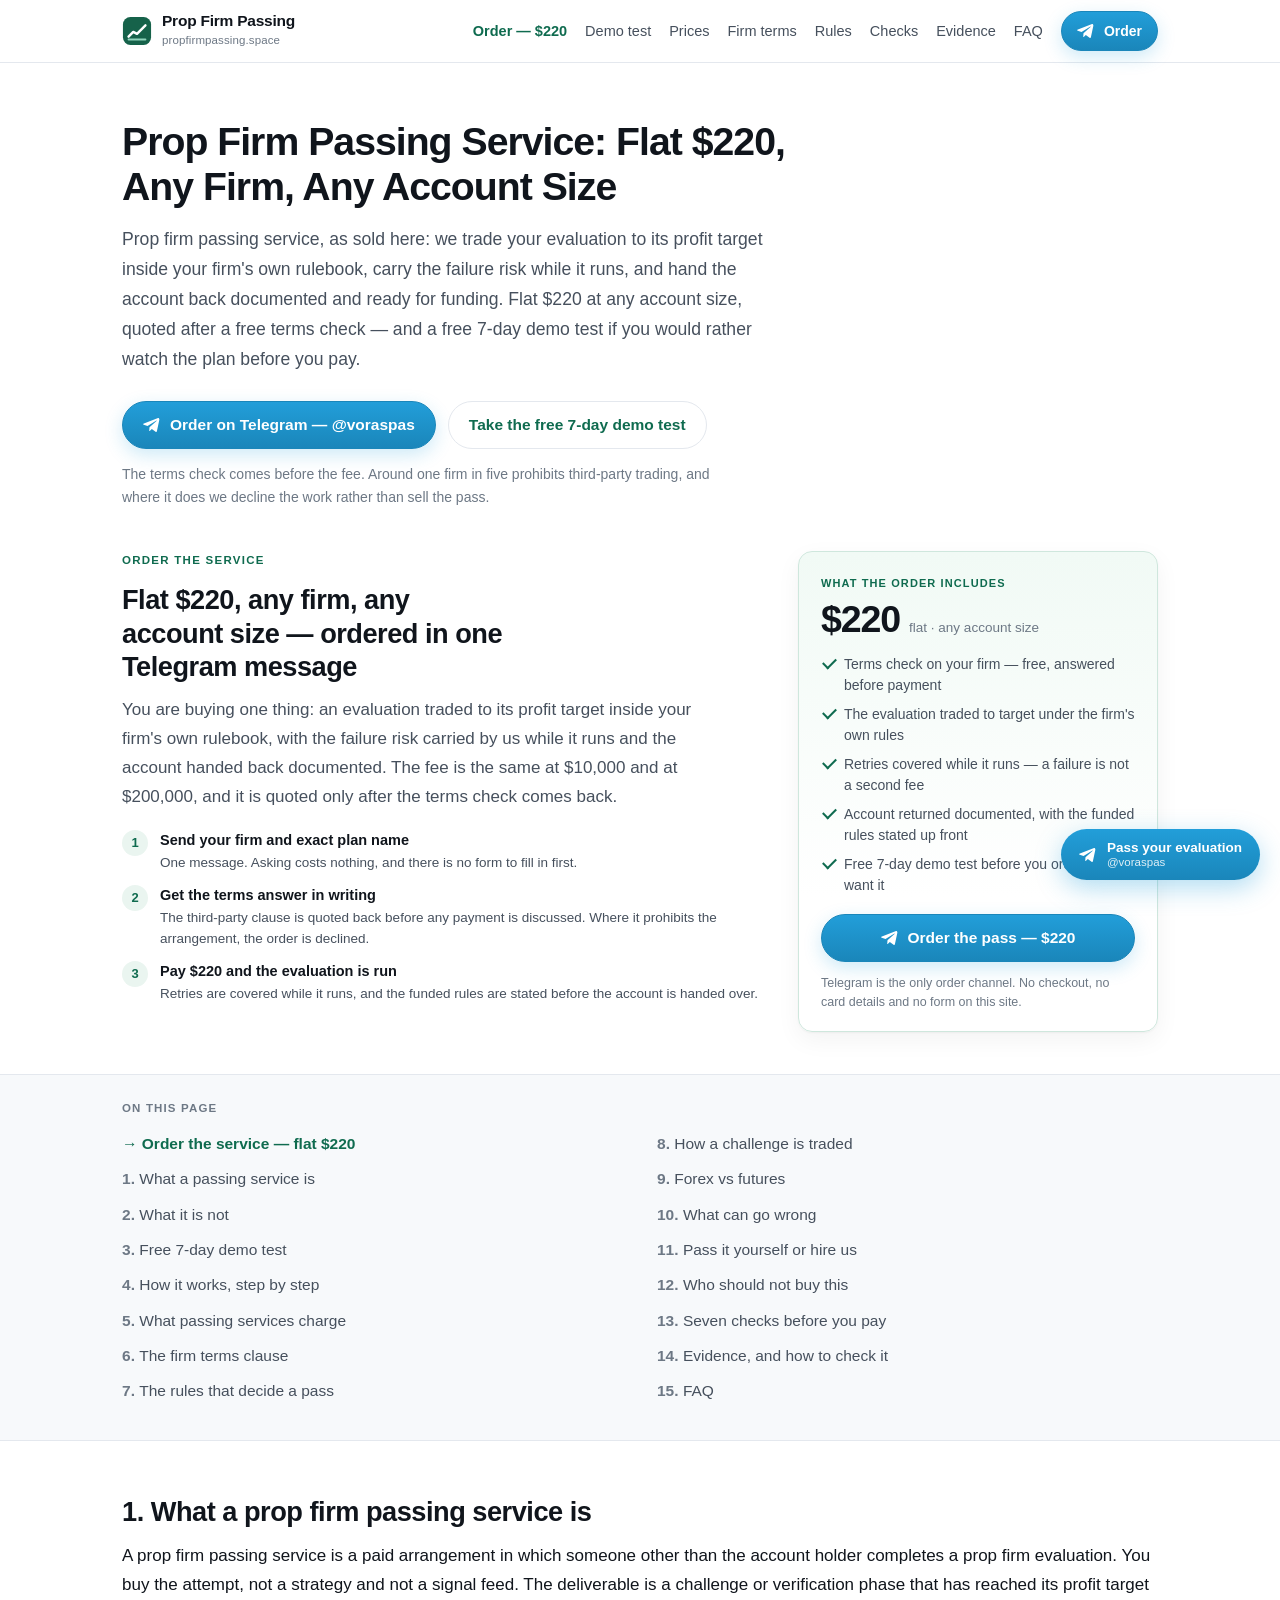
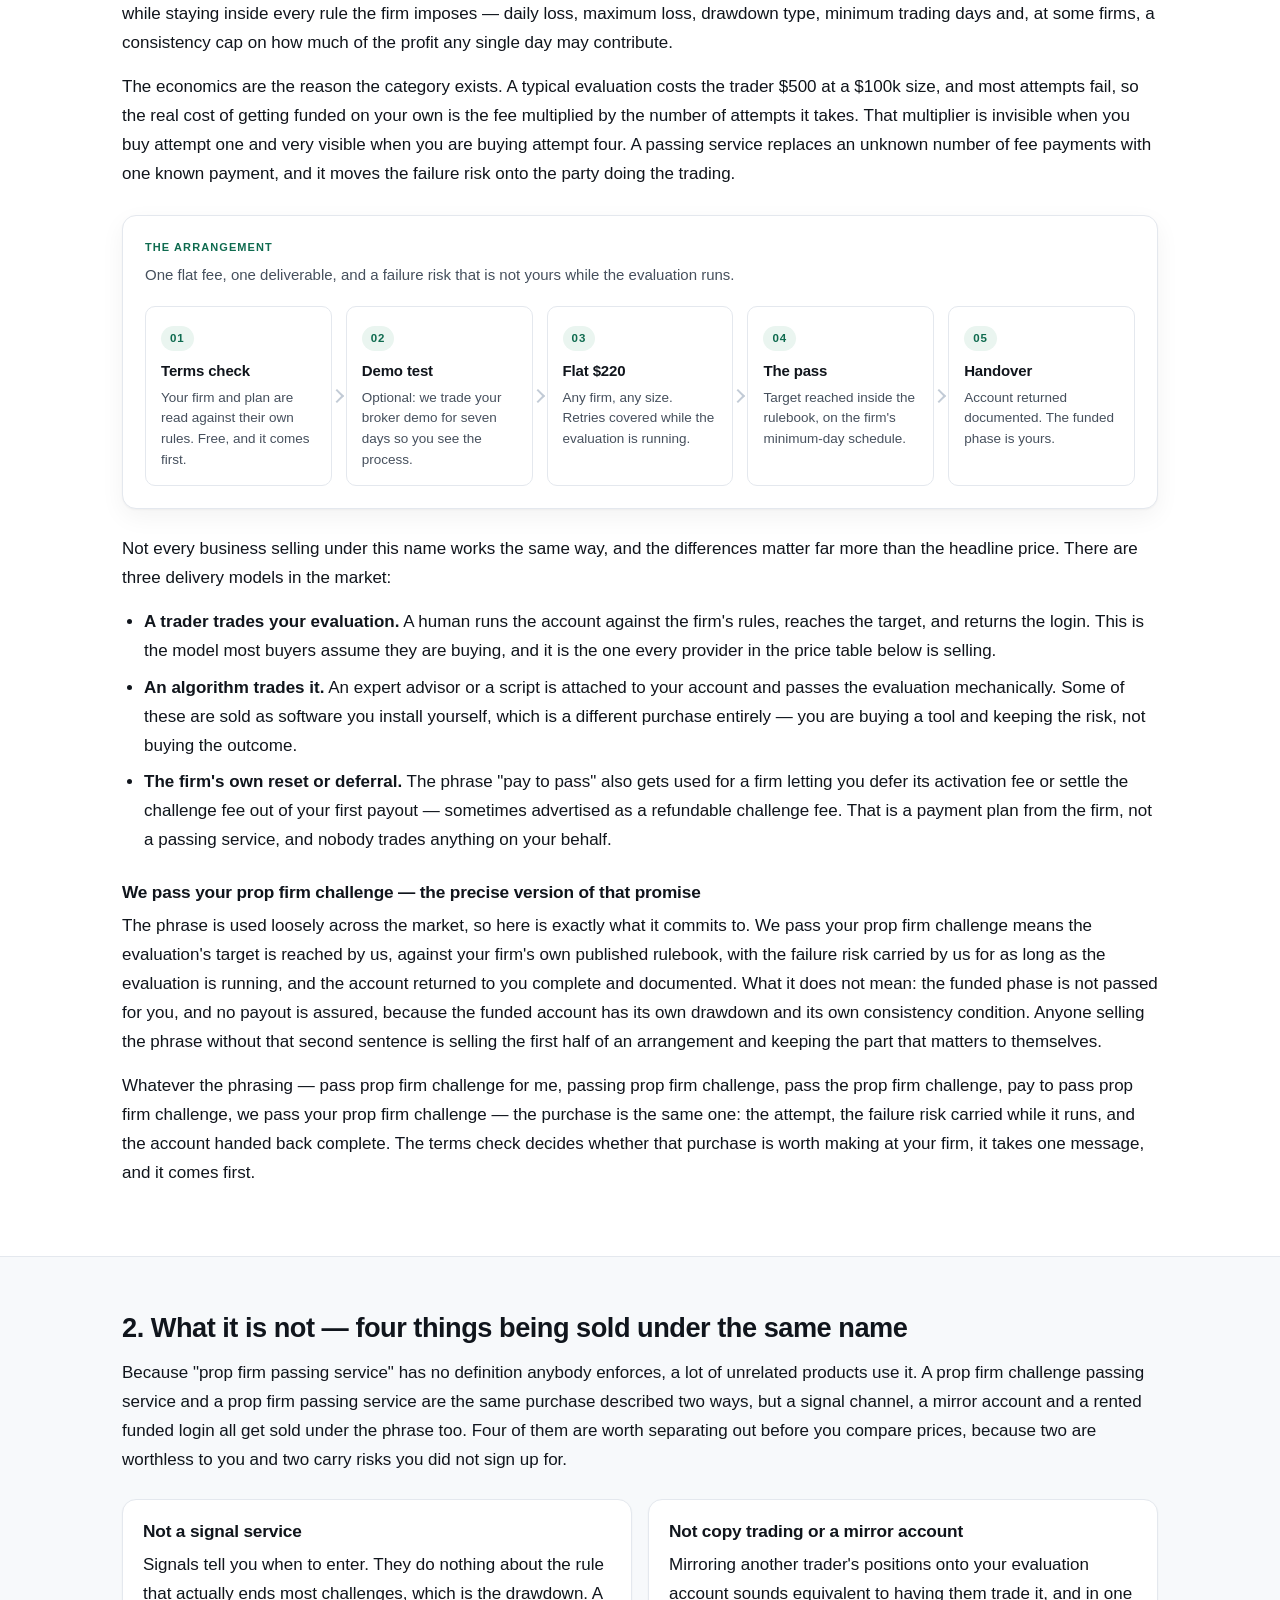
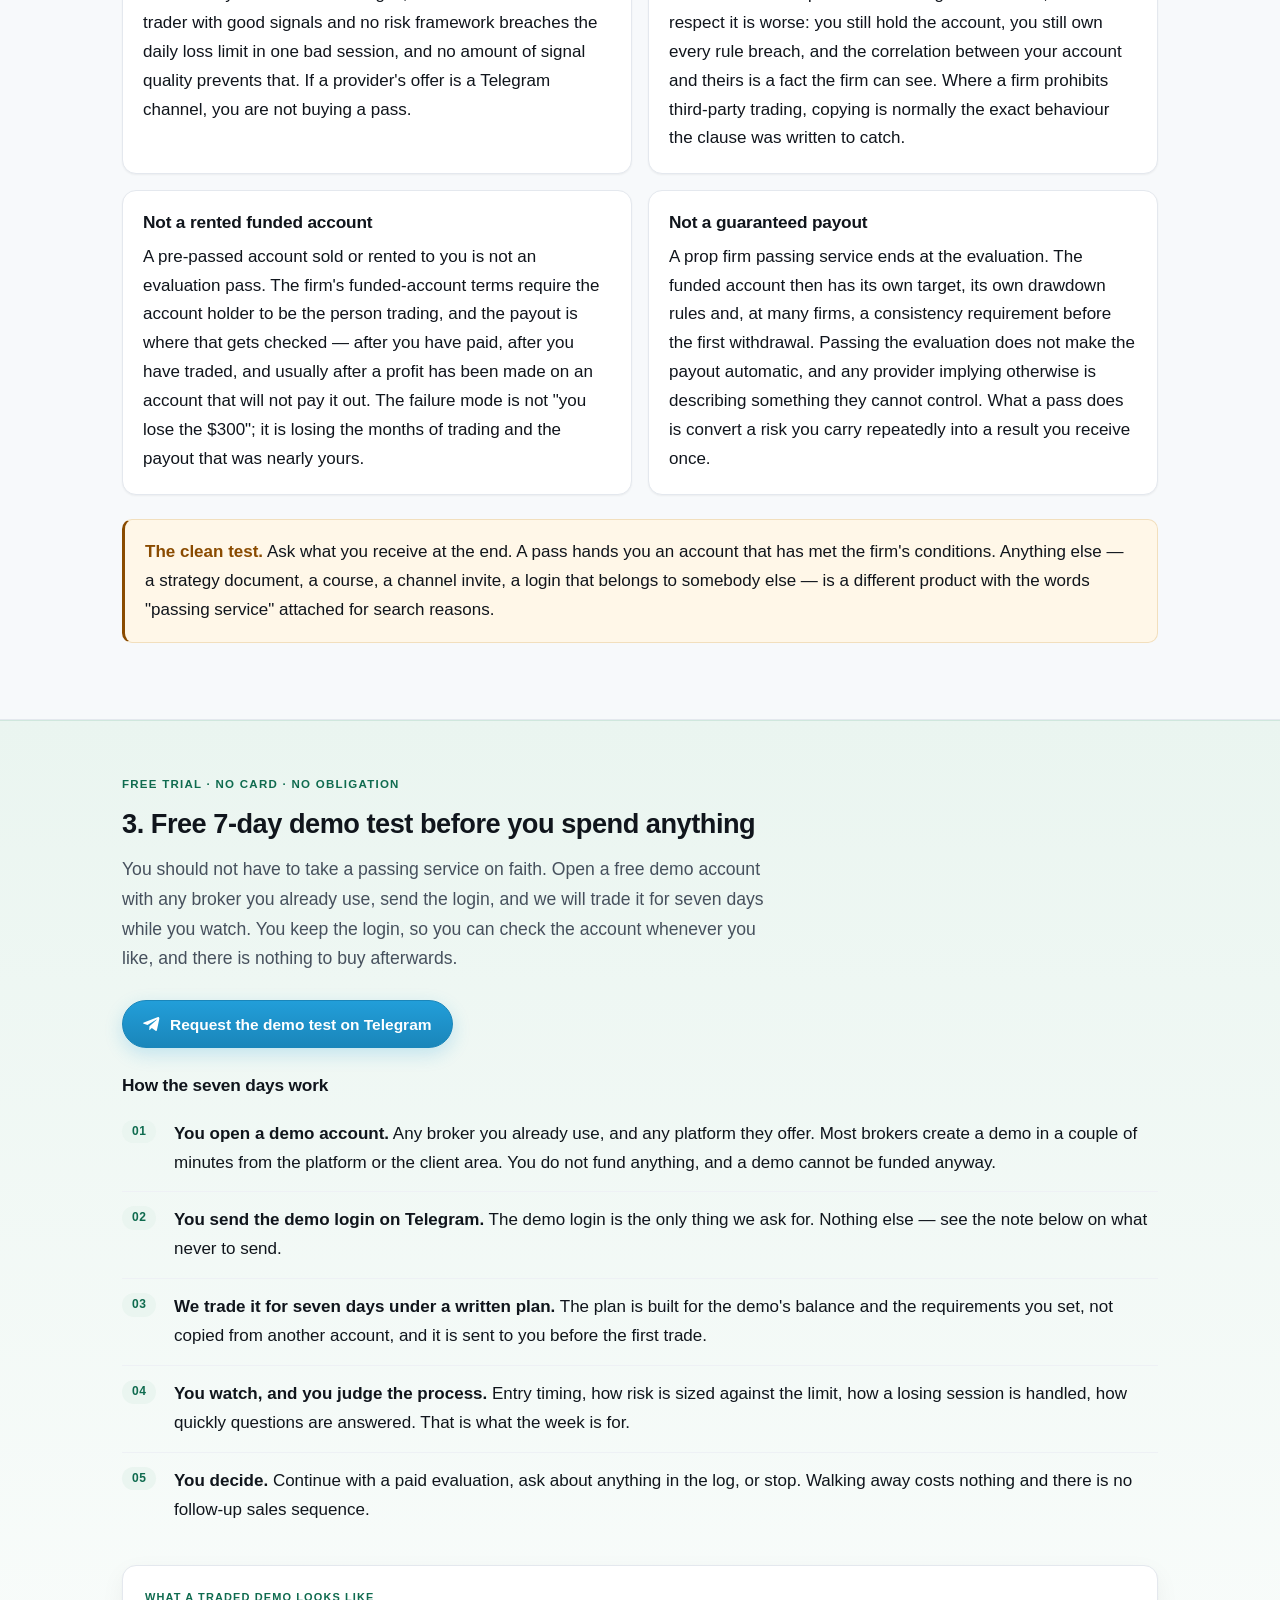
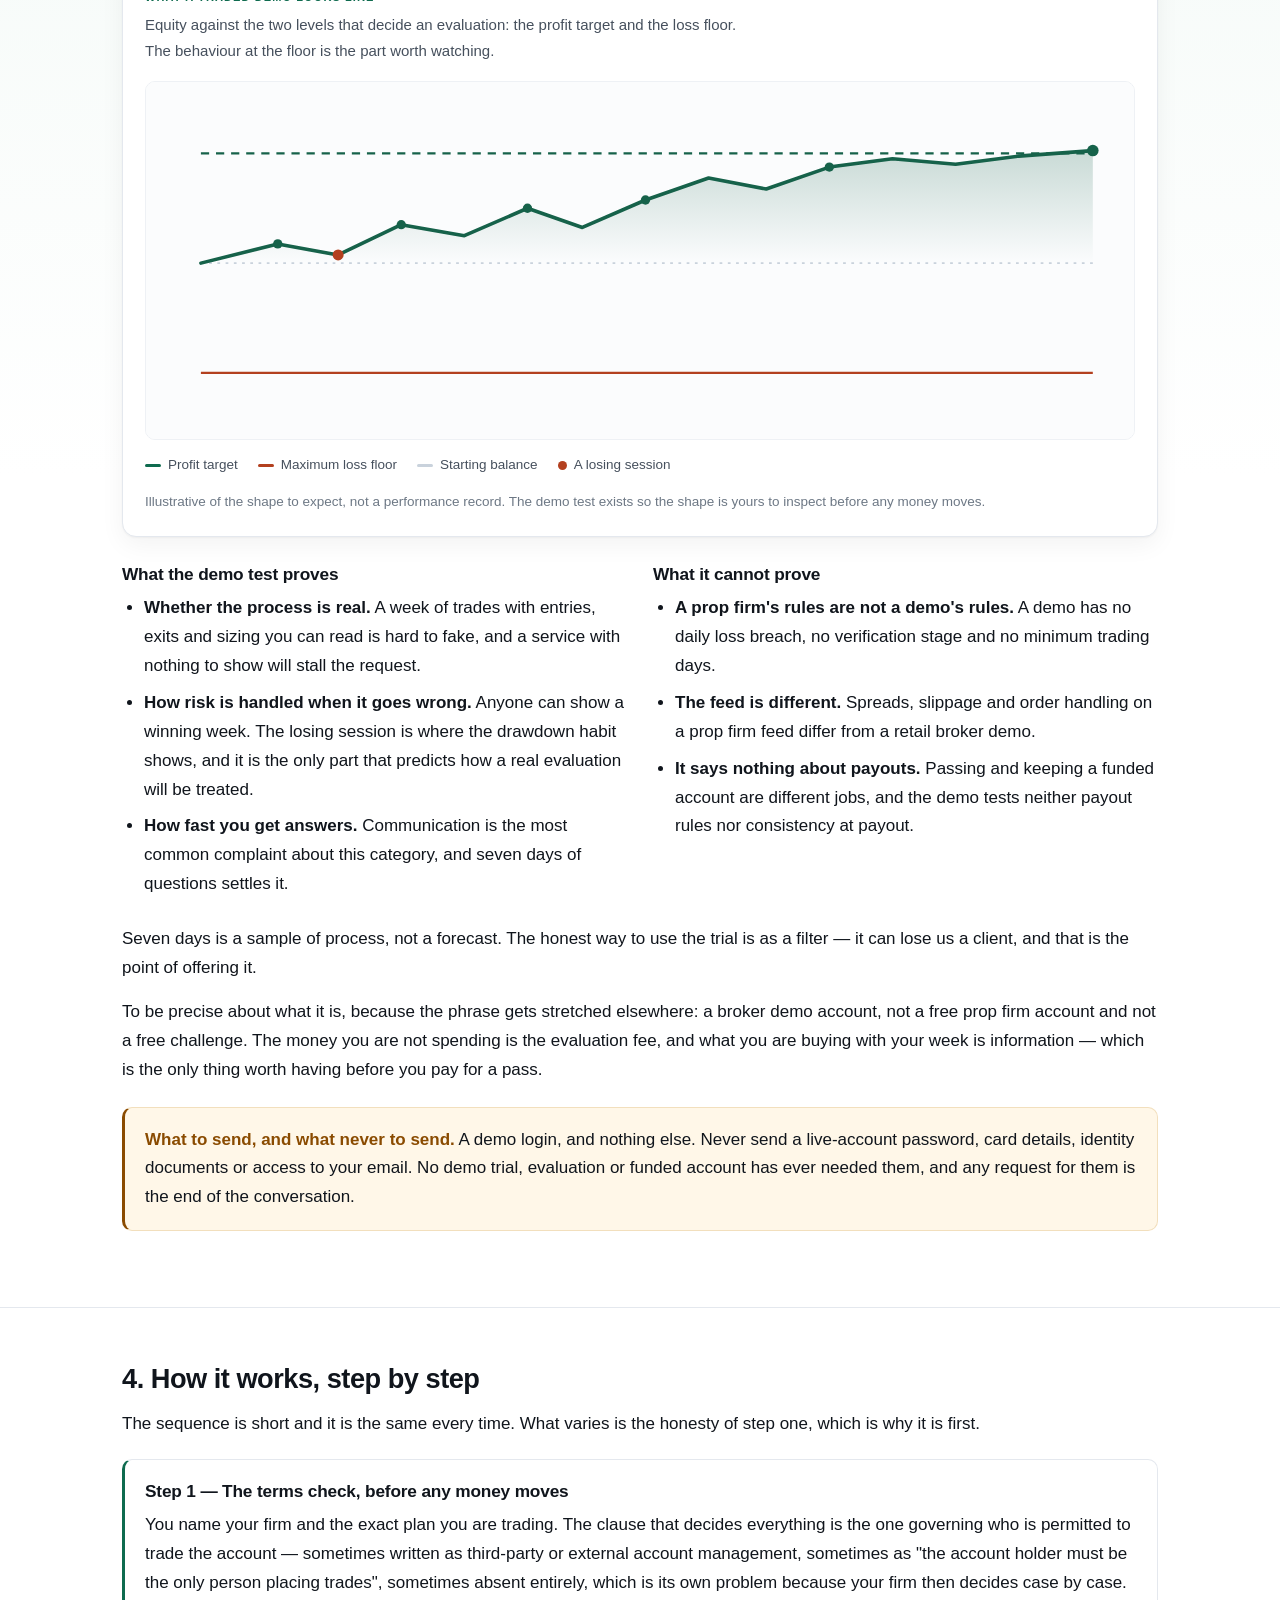
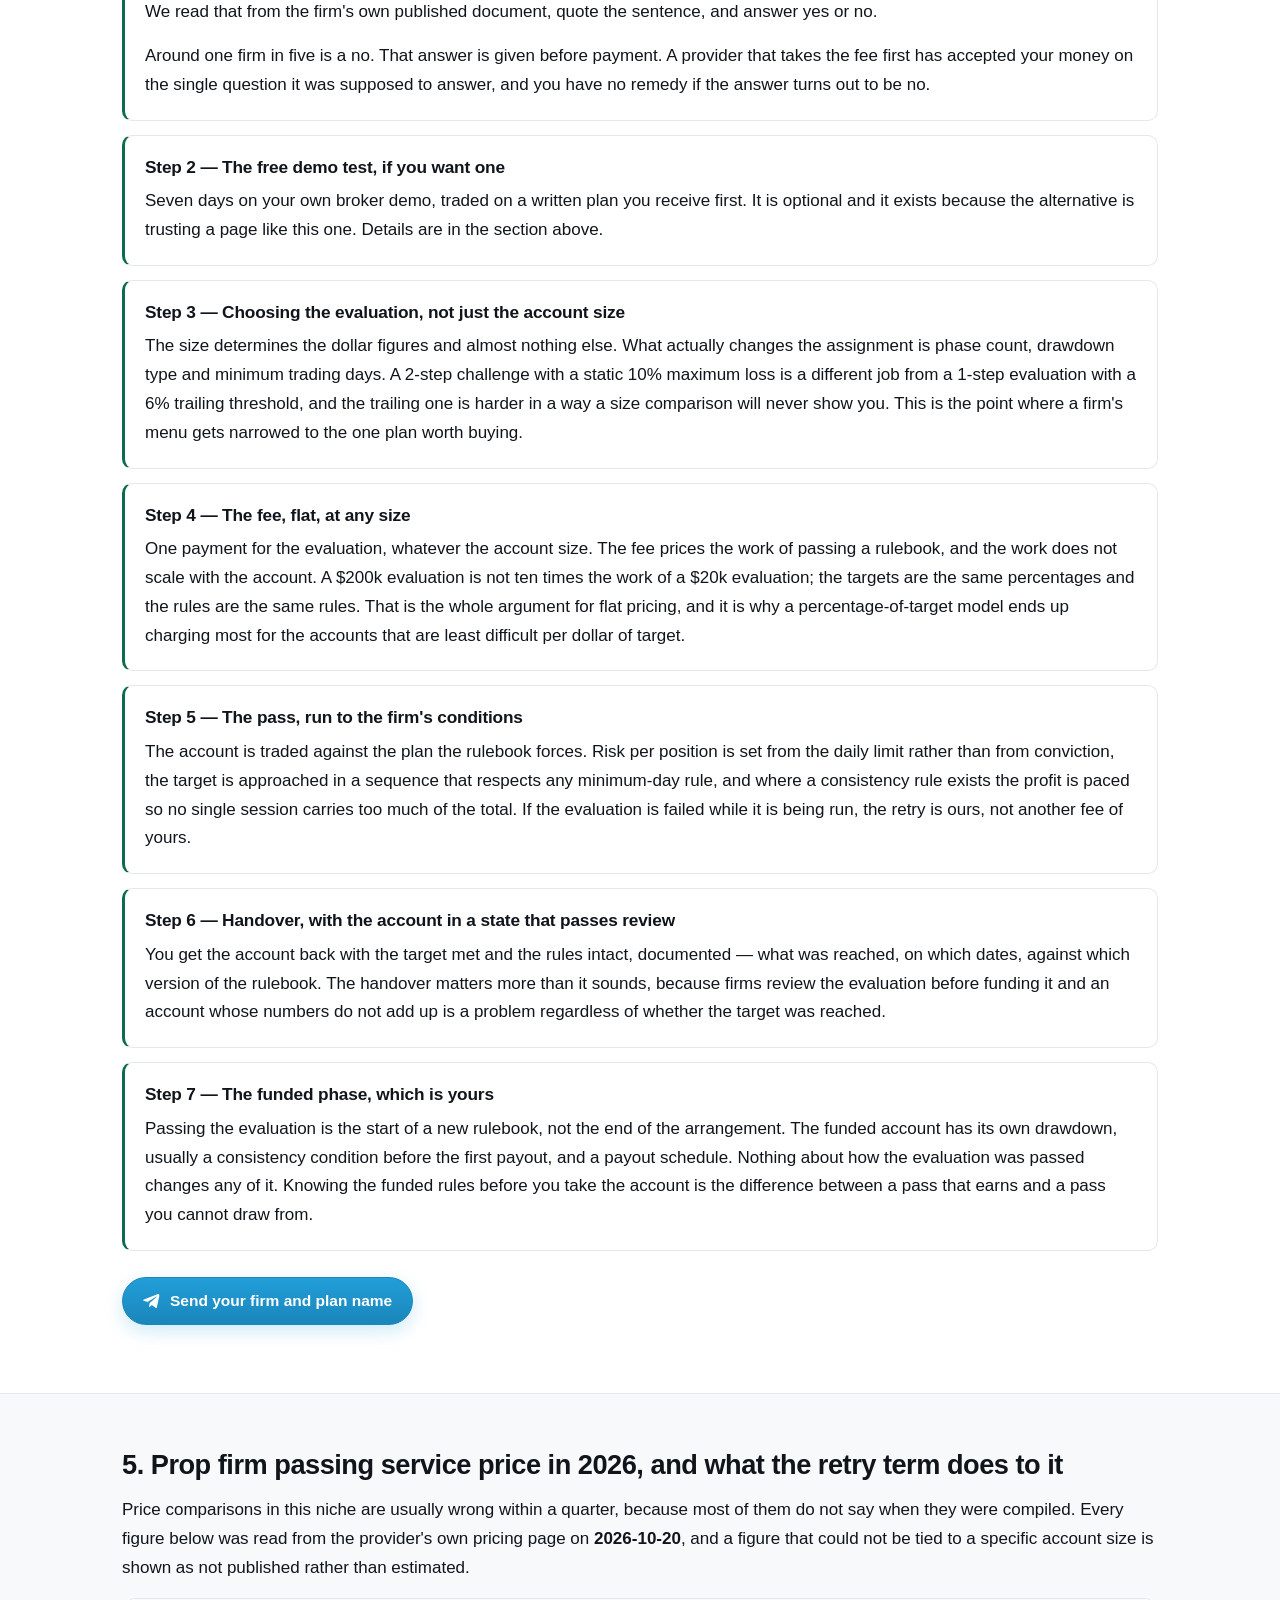
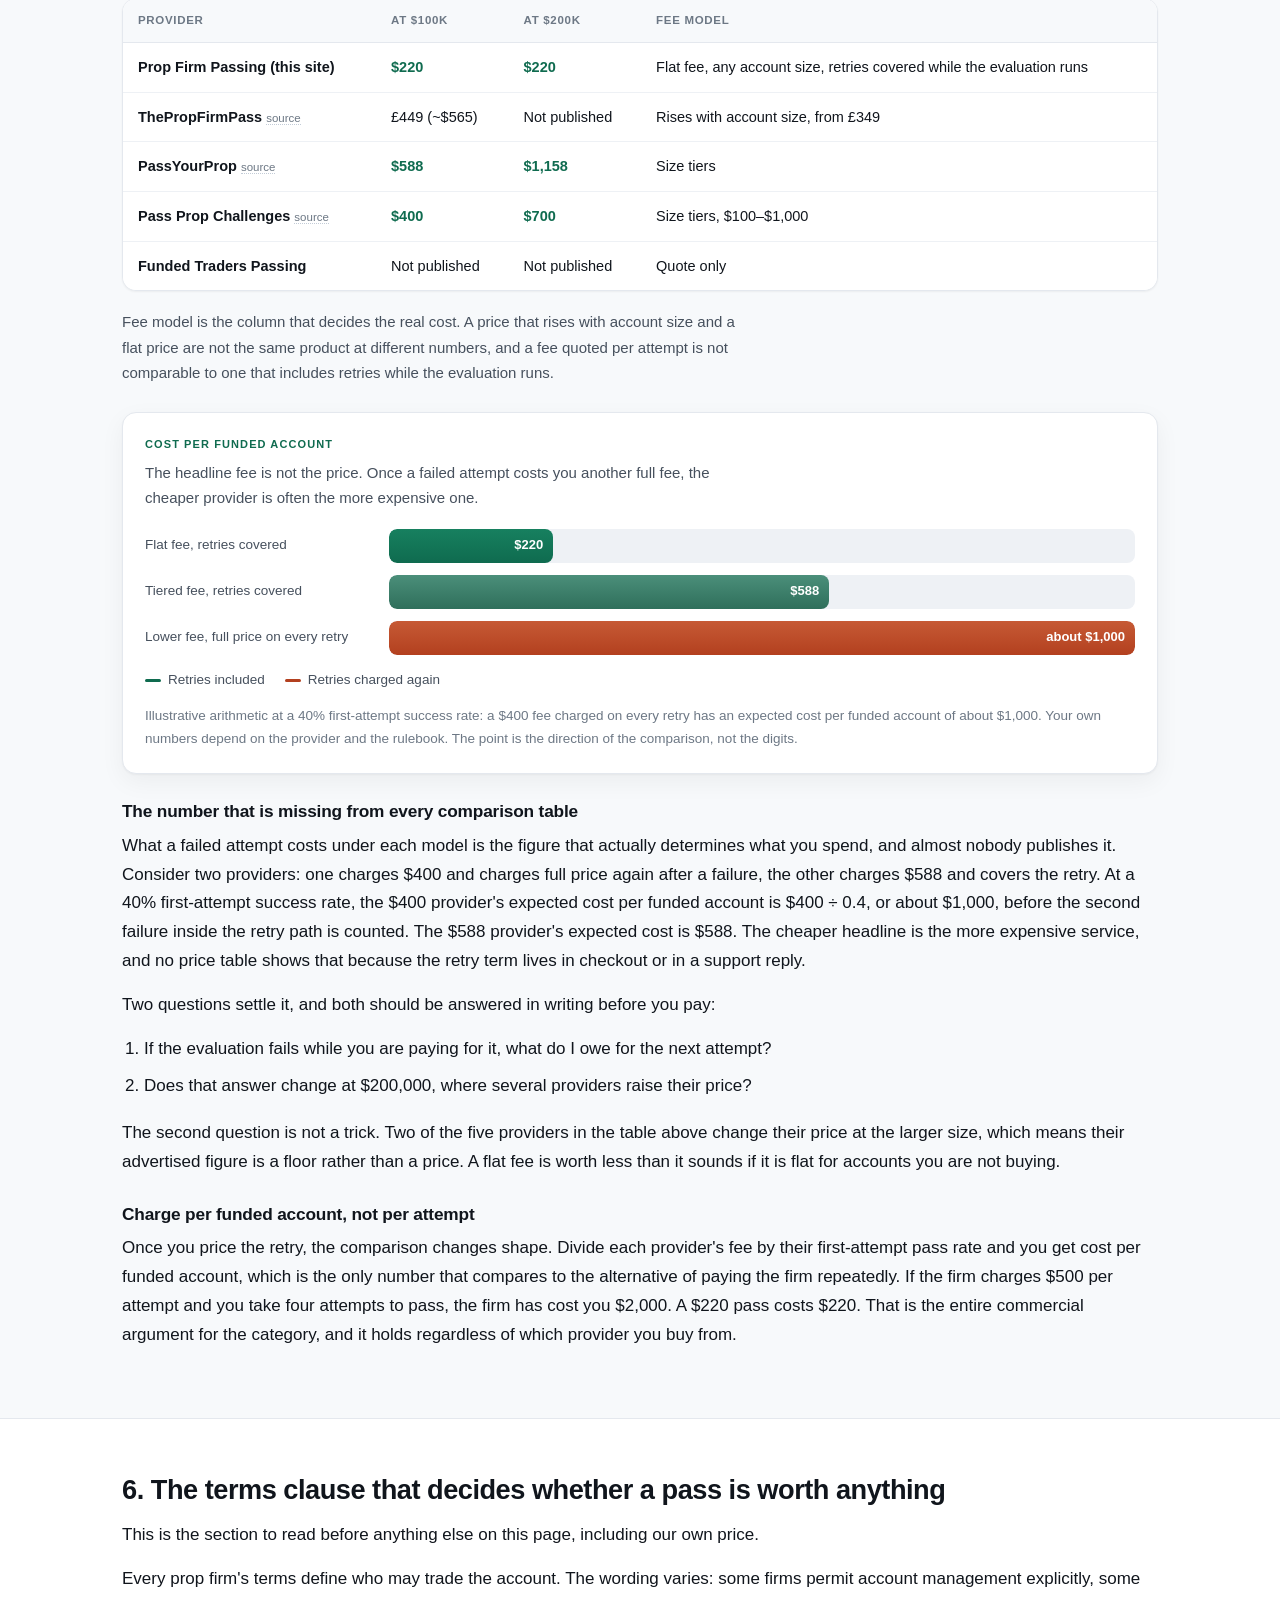
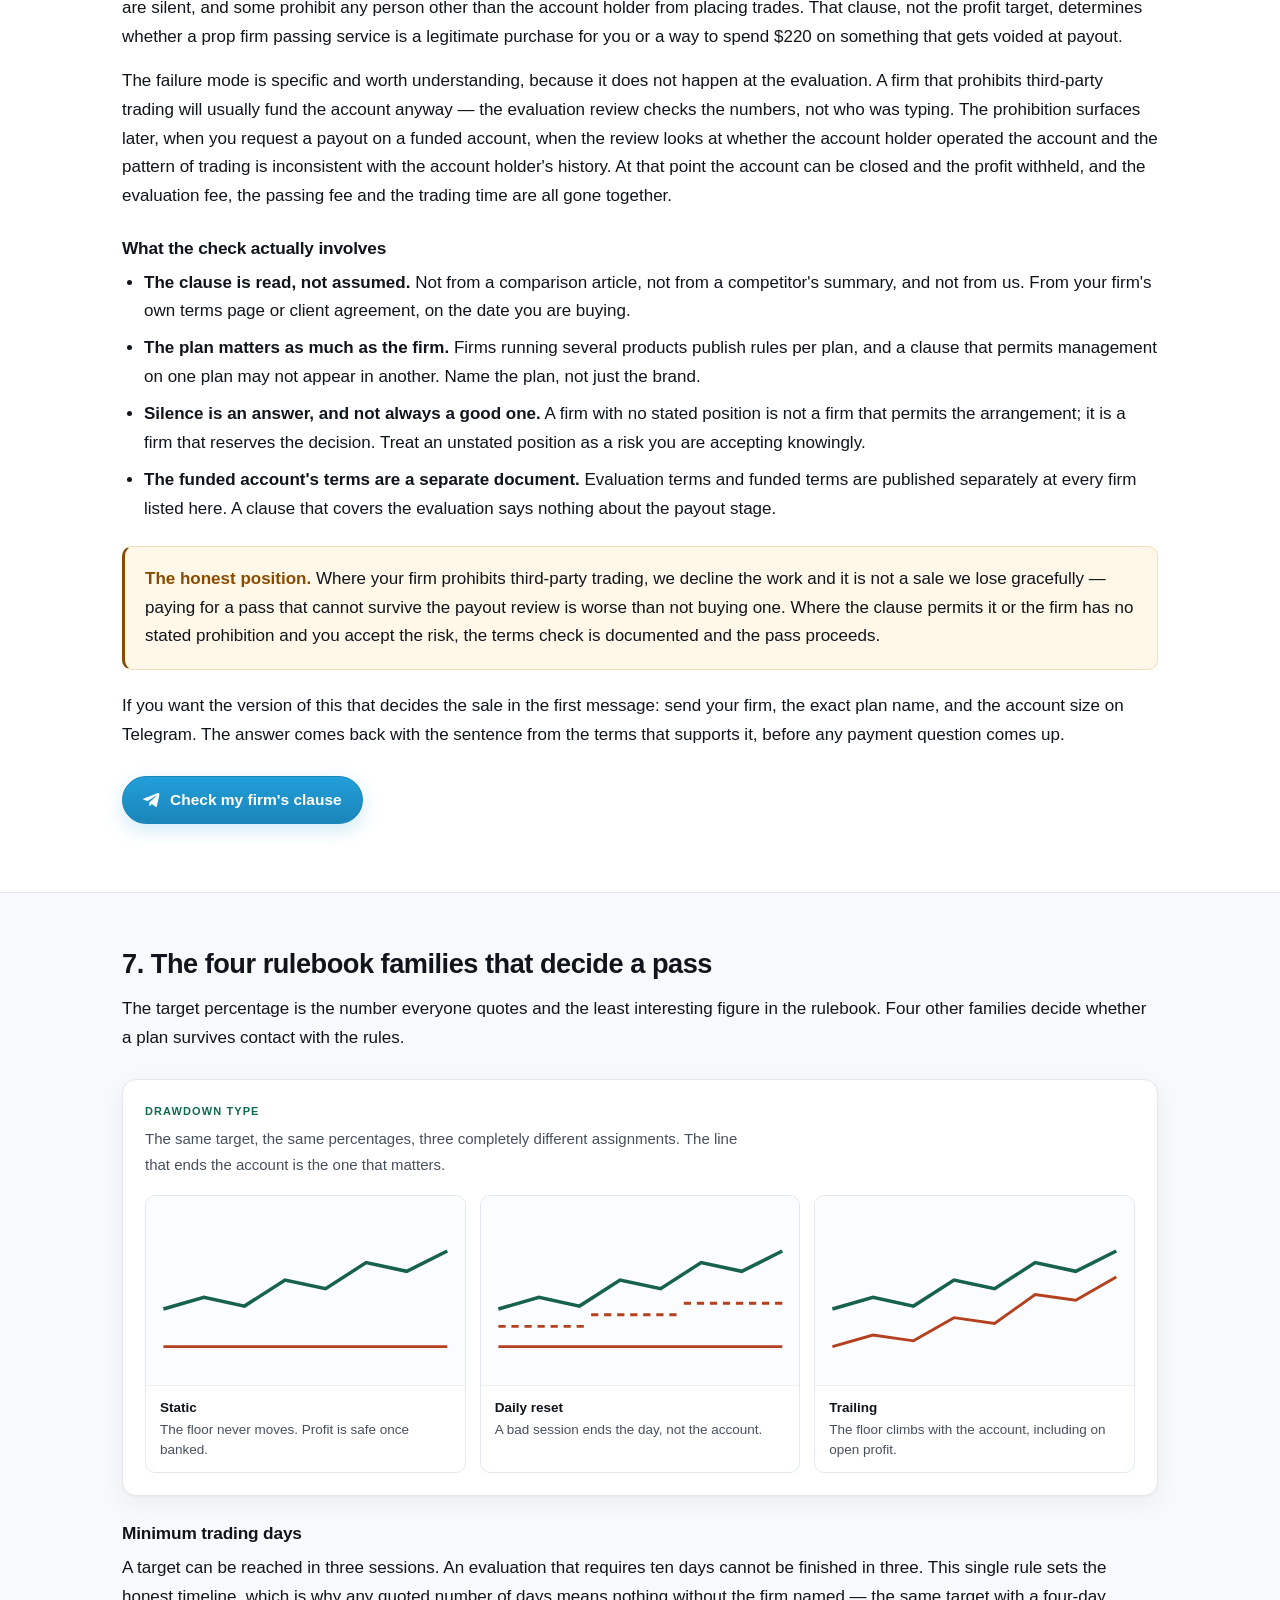
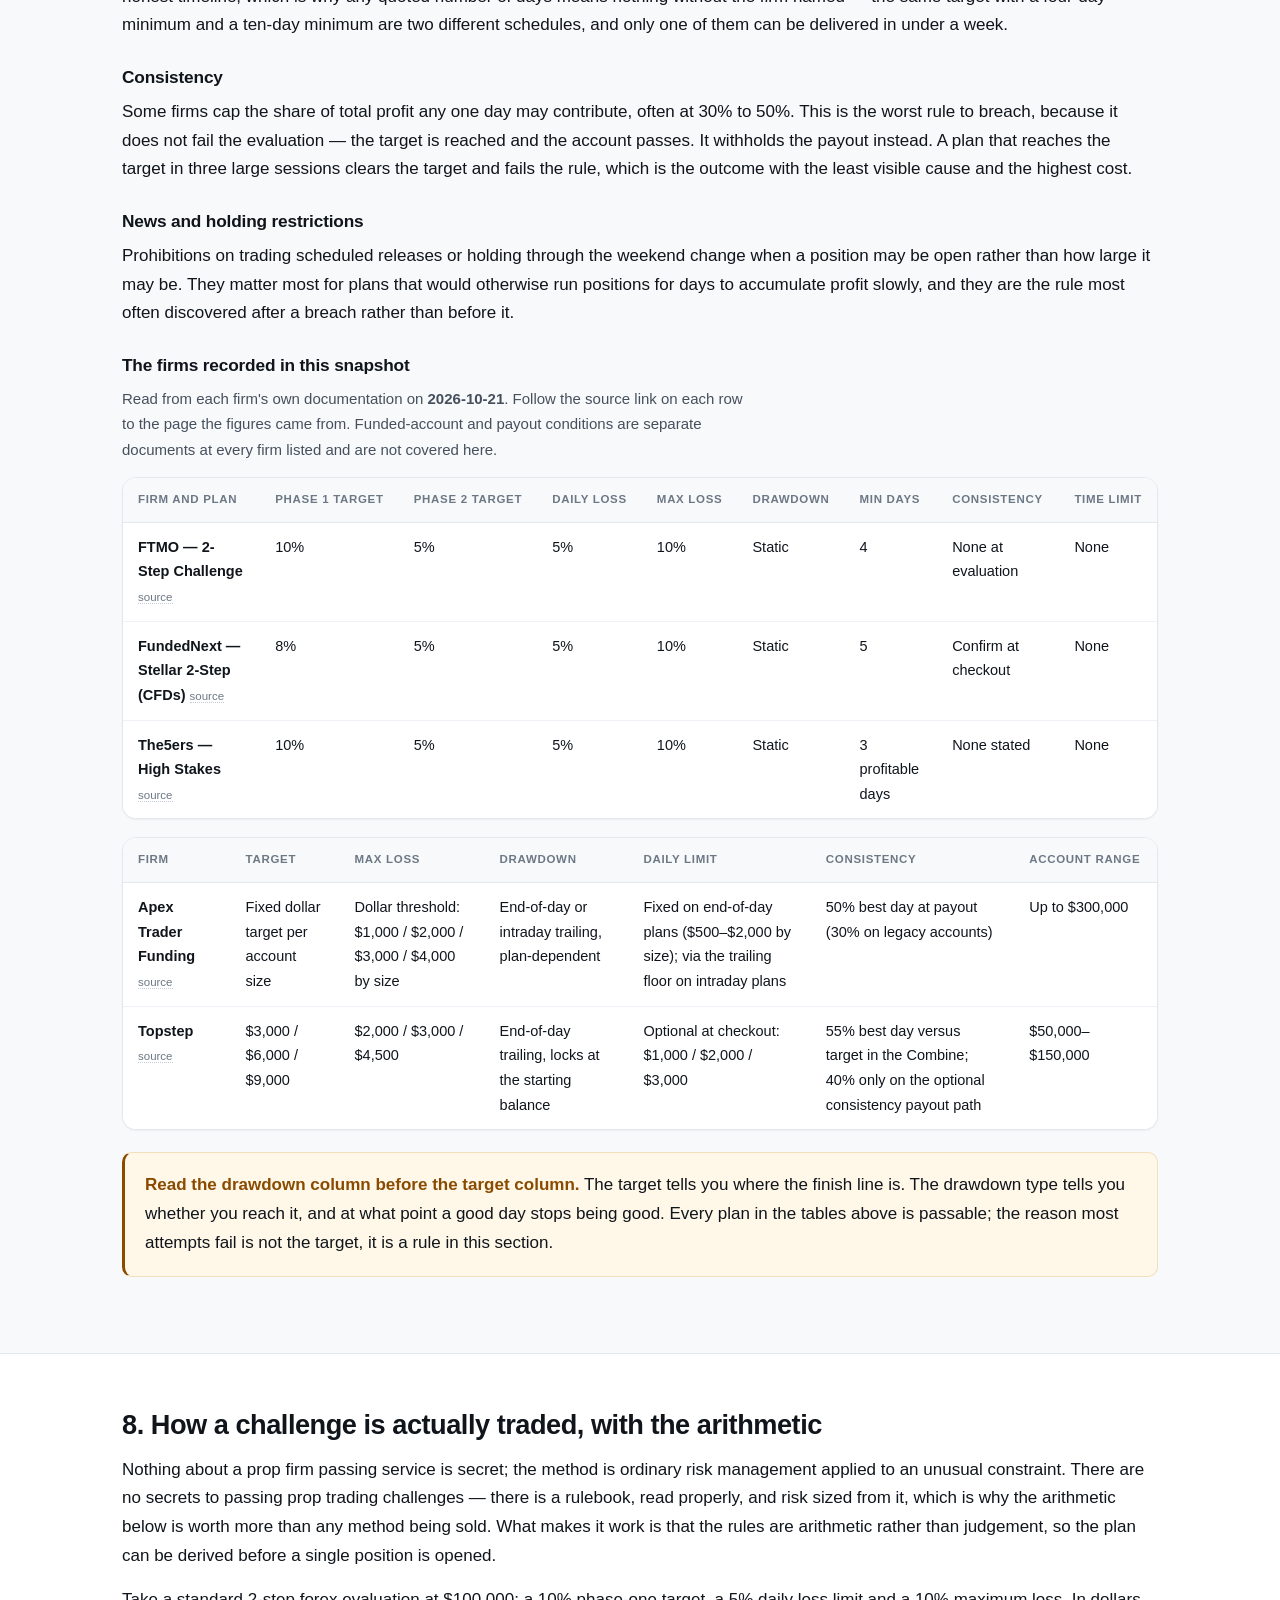
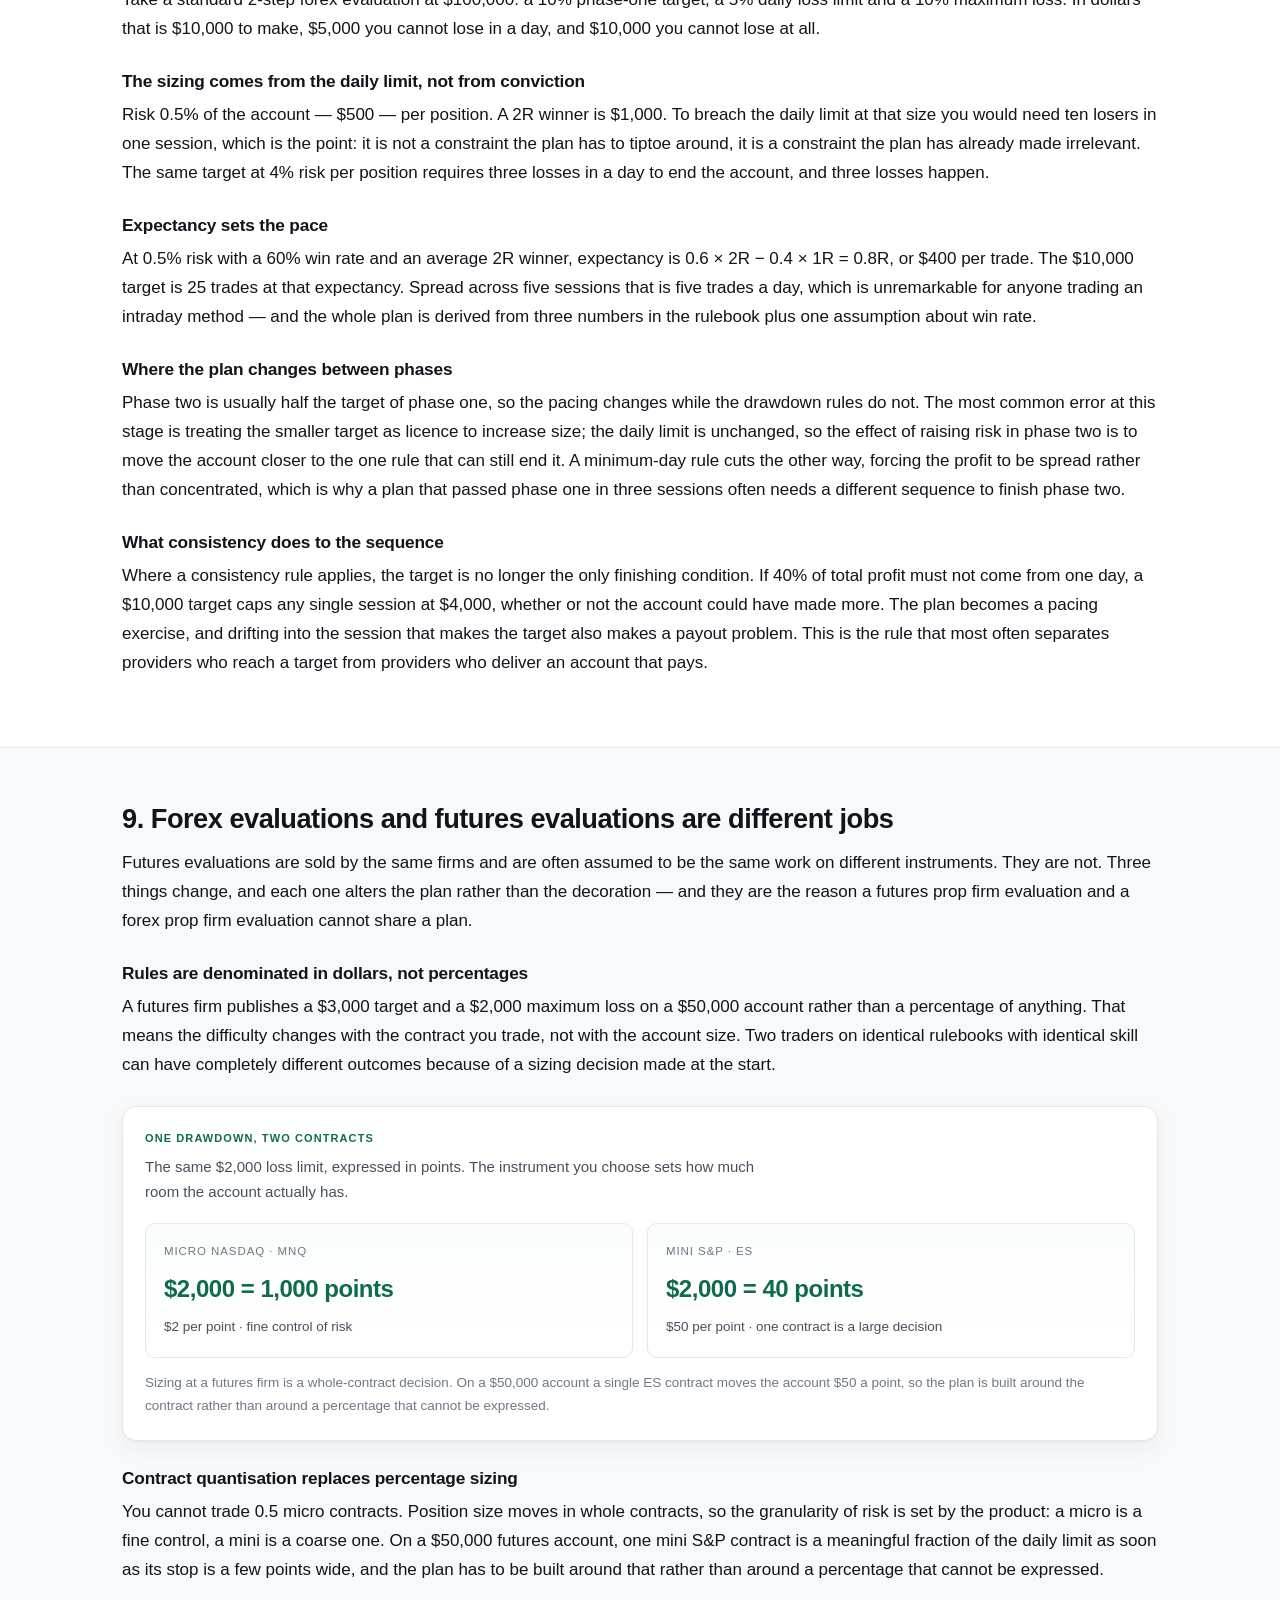
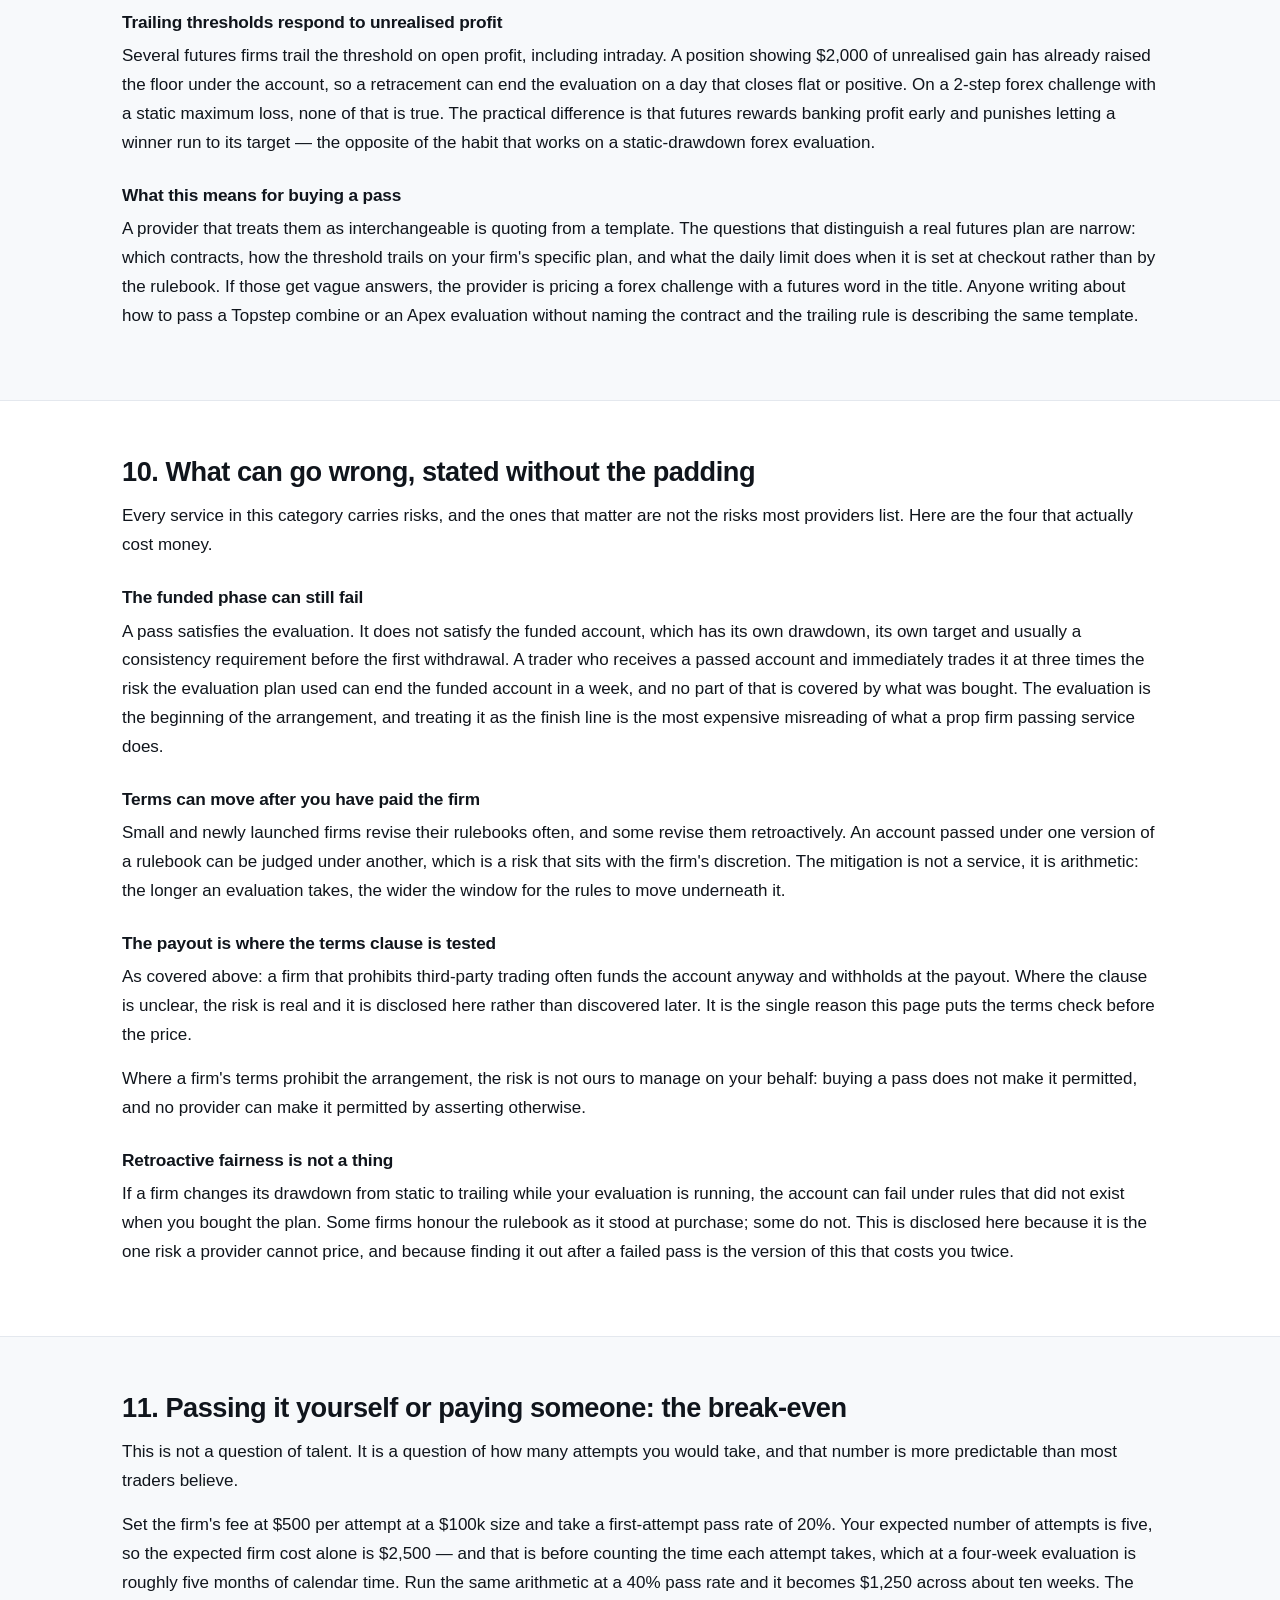
==== commit 5e12d20b: "Open with the offer and give the page an order block The page opened with "A prop firm passing servi" ====
--- a/docs/index.html
+++ b/docs/index.html
@@ -4,12 +4,12 @@
 <meta charset="utf-8">
 <meta name="viewport" content="width=device-width, initial-scale=1">
 <title>Prop Firm Passing Service: Flat $220, Any Firm, Any Size</title>
-<meta name="description" content="A prop firm passing service that trades your evaluation to target for a flat $220 at any account size, with a free 7-day demo test first. What it costs, which firms allow it, and what voids a pass.">
+<meta name="description" content="Prop firm passing service: your evaluation traded to target for a flat $220 at any account size. Free 7-day demo test, retries covered, firm rules checked first.">
 <link rel="canonical" href="https://propfirmpassing.space/">
 <meta name="robots" content="index, follow">
 <meta property="og:type" content="website">
 <meta property="og:title" content="Prop Firm Passing Service: Flat $220, Any Firm, Any Size">
-<meta property="og:description" content="A prop firm passing service that trades your evaluation to target for a flat $220 at any account size, with a free 7-day demo test first. What it costs, which firms allow it, and what voids a pass.">
+<meta property="og:description" content="Prop firm passing service: your evaluation traded to target for a flat $220 at any account size. Free 7-day demo test, retries covered, firm rules checked first.">
 <meta property="og:url" content="https://propfirmpassing.space/">
 <meta property="og:site_name" content="Prop Firm Passing">
 <meta name="twitter:card" content="summary">
@@ -35,9 +35,9 @@
       "@id": "https://propfirmpassing.space/#website",
       "url": "https://propfirmpassing.space/",
       "name": "Prop Firm Passing",
-      "description": "A prop firm passing service that trades your evaluation to target for a flat $220 at any account size, with a free 7-day demo test first. What it costs, which firms allow it, and what voids a pass.",
+      "description": "Prop firm passing service: your evaluation traded to target for a flat $220 at any account size. Free 7-day demo test, retries covered, firm rules checked first.",
       "inLanguage": "en",
-      "dateModified": "2026-10-27",
+      "dateModified": "2026-10-28",
       "publisher": {
         "@id": "https://propfirmpassing.space/#organization"
       }
@@ -239,6 +239,7 @@
       <span class="brand-text"><span class="brand-name">Prop Firm Passing</span><span class="brand-sub">propfirmpassing.space</span></span>
     </a>
     <nav class="site-nav" aria-label="Sections">
+      <a class="nav-order" href="#order">Order — $220</a>
       <a href="#demo">Demo test</a>
       <a href="#cost">Prices</a>
       <a href="#firms">Firm terms</a>
@@ -246,21 +247,50 @@
       <a href="#verify">Checks</a>
       <a href="#proof">Evidence</a>
       <a href="#faq">FAQ</a>
-      <a class="btn btn-tg btn-sm" href="https://t.me/voraspas" target="_blank" rel="noopener"><svg class="tg-icon" viewBox="0 0 24 24" width="18" height="18" aria-hidden="true" focusable="false"><path fill="currentColor" d="M21.94 4.3 18.6 20.1c-.25 1.1-.9 1.38-1.82.86l-5.03-3.7-2.43 2.34c-.27.27-.5.5-1.02.5l.36-5.13 9.34-8.44c.4-.36-.09-.56-.63-.2L6.02 13.2.99 11.63c-1.1-.34-1.12-1.1.23-1.63L20.1 2.77c.91-.34 1.71.2 1.4 1.53Z"/></svg><span>Telegram</span></a>
+      <a class="btn btn-tg btn-sm" href="https://t.me/voraspas" target="_blank" rel="noopener"><svg class="tg-icon" viewBox="0 0 24 24" width="18" height="18" aria-hidden="true" focusable="false"><path fill="currentColor" d="M21.94 4.3 18.6 20.1c-.25 1.1-.9 1.38-1.82.86l-5.03-3.7-2.43 2.34c-.27.27-.5.5-1.02.5l.36-5.13 9.34-8.44c.4-.36-.09-.56-.63-.2L6.02 13.2.99 11.63c-1.1-.34-1.12-1.1.23-1.63L20.1 2.77c.91-.34 1.71.2 1.4 1.53Z"/></svg><span>Order</span></a>
     </nav>
   </div>
 </header>
 <main id="main">
 <section class="intro">
   <div class="wrap">
-    <p class="eyebrow">Flat $220 · Any firm · Any account size</p>
-    <h1>Prop Firm Passing Service: What You Pay, What You Get, and What Gets Checked First</h1>
-    <p class="lede">A prop firm passing service takes your funded-account evaluation off your hands: the target is reached by someone else, the failure risk is ours while the evaluation runs, and the account comes back to you in a state that meets your firm's conditions. Before you pay anything, you can watch the same plan traded on a free demo account for seven days.</p>
+    <h1>Prop Firm Passing Service: Flat $220, Any Firm, Any Account Size</h1>
+    <p class="lede">Prop firm passing service, as sold here: we trade your evaluation to its profit target inside your firm's own rulebook, carry the failure risk while it runs, and hand the account back documented and ready for funding. Flat $220 at any account size, quoted after a free terms check — and a free 7-day demo test if you would rather watch the plan before you pay.</p>
     <div class="cta-row">
-      <a class="btn btn-tg" href="https://t.me/voraspas" target="_blank" rel="noopener"><svg class="tg-icon" viewBox="0 0 24 24" width="18" height="18" aria-hidden="true" focusable="false"><path fill="currentColor" d="M21.94 4.3 18.6 20.1c-.25 1.1-.9 1.38-1.82.86l-5.03-3.7-2.43 2.34c-.27.27-.5.5-1.02.5l.36-5.13 9.34-8.44c.4-.36-.09-.56-.63-.2L6.02 13.2.99 11.63c-1.1-.34-1.12-1.1.23-1.63L20.1 2.77c.91-.34 1.71.2 1.4 1.53Z"/></svg><span>Start on Telegram — @voraspas</span></a>
+      <a class="btn btn-tg" href="https://t.me/voraspas" target="_blank" rel="noopener"><svg class="tg-icon" viewBox="0 0 24 24" width="18" height="18" aria-hidden="true" focusable="false"><path fill="currentColor" d="M21.94 4.3 18.6 20.1c-.25 1.1-.9 1.38-1.82.86l-5.03-3.7-2.43 2.34c-.27.27-.5.5-1.02.5l.36-5.13 9.34-8.44c.4-.36-.09-.56-.63-.2L6.02 13.2.99 11.63c-1.1-.34-1.12-1.1.23-1.63L20.1 2.77c.91-.34 1.71.2 1.4 1.53Z"/></svg><span>Order on Telegram — @voraspas</span></a>
       <a class="btn btn-ghost" href="#demo">Take the free 7-day demo test</a>
     </div>
     <p class="micro">The terms check comes before the fee. Around one firm in five prohibits third-party trading, and where it does we decline the work rather than sell the pass.</p>
+  </div>
+</section>
+
+<section class="order-band" id="order">
+  <div class="wrap">
+    <div class="order-grid">
+      <div class="order-copy">
+        <p class="eyebrow">Order the service</p>
+        <h2 class="order-h">Flat $220, any firm, any account size — ordered in one Telegram message</h2>
+        <p>You are buying one thing: an evaluation traded to its profit target inside your firm's own rulebook, with the failure risk carried by us while it runs and the account handed back documented. The fee is the same at $10,000 and at $200,000, and it is quoted only after the terms check comes back.</p>
+        <ol class="order-steps">
+          <li><span class="order-step-n">1</span><div><strong>Send your firm and exact plan name</strong><p>One message. Asking costs nothing, and there is no form to fill in first.</p></div></li>
+          <li><span class="order-step-n">2</span><div><strong>Get the terms answer in writing</strong><p>The third-party clause is quoted back before any payment is discussed. Where it prohibits the arrangement, the order is declined.</p></div></li>
+          <li><span class="order-step-n">3</span><div><strong>Pay $220 and the evaluation is run</strong><p>Retries are covered while it runs, and the funded rules are stated before the account is handed over.</p></div></li>
+        </ol>
+      </div>
+      <aside class="order-card" aria-labelledby="orderCardTitle">
+        <p class="order-tag" id="orderCardTitle">What the order includes</p>
+        <p class="order-price"><span class="order-amount">$220</span><span class="order-unit">flat · any account size</span></p>
+        <ul class="order-list">
+          <li>Terms check on your firm — free, answered before payment</li>
+          <li>The evaluation traded to target under the firm's own rules</li>
+          <li>Retries covered while it runs — a failure is not a second fee</li>
+          <li>Account returned documented, with the funded rules stated up front</li>
+          <li>Free 7-day demo test before you order, if you want it</li>
+        </ul>
+        <a class="btn btn-tg btn-block" href="https://t.me/voraspas" target="_blank" rel="noopener"><svg class="tg-icon" viewBox="0 0 24 24" width="18" height="18" aria-hidden="true" focusable="false"><path fill="currentColor" d="M21.94 4.3 18.6 20.1c-.25 1.1-.9 1.38-1.82.86l-5.03-3.7-2.43 2.34c-.27.27-.5.5-1.02.5l.36-5.13 9.34-8.44c.4-.36-.09-.56-.63-.2L6.02 13.2.99 11.63c-1.1-.34-1.12-1.1.23-1.63L20.1 2.77c.91-.34 1.71.2 1.4 1.53Z"/></svg><span>Order the pass — $220</span></a>
+        <p class="order-note">Telegram is the only order channel. No checkout, no card details and no form on this site.</p>
+      </aside>
+    </div>
   </div>
 </section>
 
@@ -268,6 +298,7 @@
   <div class="wrap">
     <p class="toc-title">On this page</p>
     <ol class="toc">
+      <li class="toc-order"><a href="#order">Order the service — flat $220</a></li>
       <li><a href="#what">What a passing service is</a></li>
       <li><a href="#not">What it is not</a></li>
       <li><a href="#demo">Free 7-day demo test</a></li>
@@ -753,10 +784,10 @@
 
 <section class="cta-band">
   <div class="wrap">
-    <h2>Flat $220 · Any firm · Any account size</h2>
+    <h2>Order the prop firm passing service — flat $220, any firm, any size</h2>
     <p class="lede">Send your firm and the exact plan name on Telegram. The terms clause is read first, the answer comes back before any payment question, and the seven-day demo test is there if you would rather watch the process before buying it.</p>
     <div class="cta-row">
-      <a class="btn btn-tg" href="https://t.me/voraspas" target="_blank" rel="noopener"><svg class="tg-icon" viewBox="0 0 24 24" width="18" height="18" aria-hidden="true" focusable="false"><path fill="currentColor" d="M21.94 4.3 18.6 20.1c-.25 1.1-.9 1.38-1.82.86l-5.03-3.7-2.43 2.34c-.27.27-.5.5-1.02.5l.36-5.13 9.34-8.44c.4-.36-.09-.56-.63-.2L6.02 13.2.99 11.63c-1.1-.34-1.12-1.1.23-1.63L20.1 2.77c.91-.34 1.71.2 1.4 1.53Z"/></svg><span>Message @voraspas on Telegram</span></a>
+      <a class="btn btn-tg" href="https://t.me/voraspas" target="_blank" rel="noopener"><svg class="tg-icon" viewBox="0 0 24 24" width="18" height="18" aria-hidden="true" focusable="false"><path fill="currentColor" d="M21.94 4.3 18.6 20.1c-.25 1.1-.9 1.38-1.82.86l-5.03-3.7-2.43 2.34c-.27.27-.5.5-1.02.5l.36-5.13 9.34-8.44c.4-.36-.09-.56-.63-.2L6.02 13.2.99 11.63c-1.1-.34-1.12-1.1.23-1.63L20.1 2.77c.91-.34 1.71.2 1.4 1.53Z"/></svg><span>Order on Telegram — @voraspas</span></a>
       <a class="btn btn-ghost" href="#demo">Start with the free demo test</a>
     </div>
   </div>
@@ -777,7 +808,7 @@
   </div>
   <div class="wrap">
     <p class="meta">Figures in the tables were read from each provider's own pricing page or each firm's own documentation on the dates shown, and they change without notice — confirm against the source before acting on them. Nothing here is financial advice, and nothing here is a promise about a funded payout, which is governed by rules the evaluation does not test.</p>
-    <p class="meta">Page last reviewed 2026-10-27 · <a href="#demo">How the seven-day demo and the pass work</a></p>
+    <p class="meta">Page last reviewed 2026-10-28 · <a href="#demo">How the seven-day demo and the pass work</a></p>
   </div>
 </footer>
 <a class="tg-float" href="https://t.me/voraspas" target="_blank" rel="noopener" aria-label="Message us on Telegram @voraspas"><svg class="tg-icon" viewBox="0 0 24 24" width="18" height="18" aria-hidden="true" focusable="false"><path fill="currentColor" d="M21.94 4.3 18.6 20.1c-.25 1.1-.9 1.38-1.82.86l-5.03-3.7-2.43 2.34c-.27.27-.5.5-1.02.5l.36-5.13 9.34-8.44c.4-.36-.09-.56-.63-.2L6.02 13.2.99 11.63c-1.1-.34-1.12-1.1.23-1.63L20.1 2.77c.91-.34 1.71.2 1.4 1.53Z"/></svg><span class="tg-float-text"><strong>Pass your evaluation</strong><small>@voraspas</small></span></a>
--- a/assets/style.css
+++ b/assets/style.css
@@ -118,6 +118,7 @@
   font-weight: 500;
 }
 .site-nav > a:not(.btn):hover { color: var(--ink); }
+.site-nav > a.nav-order { color: var(--accent); font-weight: 660; }
 
 /* ------------------------------------------------------------------- buttons */
 
@@ -152,9 +153,71 @@
 
 /* ----------------------------------------------------- intro (no hero block) */
 
-.intro { padding: 56px 0 34px; }
+.intro { padding: 56px 0 26px; }
 .intro h1 { max-width: 32ch; }
 .intro .lede { margin-top: 4px; }
+
+/* ------------------------------------------------------------------- order */
+
+.order-band { padding: 0 0 42px; }
+.order-grid {
+  display: grid;
+  grid-template-columns: minmax(0, 1fr) 360px;
+  gap: 34px;
+  align-items: start;
+}
+.order-h { max-width: 26ch; margin-bottom: 12px; }
+.order-copy > p:not(.eyebrow) { color: var(--ink-2); max-width: 62ch; }
+.order-steps { list-style: none; margin: 18px 0 0; padding: 0; display: grid; gap: 12px; }
+.order-steps li { display: flex; gap: 12px; margin: 0; align-items: flex-start; }
+.order-step-n {
+  flex: none;
+  width: 26px;
+  height: 26px;
+  border-radius: 50%;
+  background: var(--accent-soft);
+  color: var(--accent);
+  font-weight: 700;
+  font-size: 13px;
+  display: grid;
+  place-items: center;
+}
+.order-steps strong { display: block; font-size: 14.5px; line-height: 1.4; }
+.order-steps p { margin: 3px 0 0; font-size: 13.5px; color: var(--ink-2); line-height: 1.5; }
+
+.order-card {
+  border: 1px solid #cfe7dd;
+  border-radius: var(--radius);
+  background: linear-gradient(180deg, #f1faf5 0%, #ffffff 72%);
+  box-shadow: var(--shadow);
+  padding: 22px 22px 20px;
+}
+.order-tag {
+  margin: 0 0 8px;
+  text-transform: uppercase;
+  letter-spacing: 0.1em;
+  font-size: 11px;
+  font-weight: 700;
+  color: var(--accent);
+}
+.order-price { margin: 0; display: flex; align-items: baseline; gap: 9px; flex-wrap: wrap; }
+.order-amount { font-size: 2.35rem; line-height: 1; font-weight: 760; letter-spacing: -0.03em; color: var(--ink); }
+.order-unit { font-size: 13.5px; color: var(--ink-3); }
+.order-list { list-style: none; margin: 14px 0 18px; padding: 0; display: grid; gap: 8px; font-size: 14px; color: var(--ink-2); }
+.order-list li { position: relative; margin: 0; padding-left: 23px; line-height: 1.5; }
+.order-list li::before {
+  content: "";
+  position: absolute;
+  left: 2px;
+  top: 4px;
+  width: 11px;
+  height: 6px;
+  border-left: 2px solid var(--accent);
+  border-bottom: 2px solid var(--accent);
+  transform: rotate(-45deg);
+}
+.btn-block { display: flex; width: 100%; justify-content: center; }
+.order-note { margin: 12px 0 0; font-size: 12.5px; color: var(--ink-3); line-height: 1.5; }
 
 /* ---------------------------------------------------------------------- toc */
 
@@ -185,6 +248,9 @@
 ol.toc li a { color: var(--ink-2); text-decoration: none; }
 ol.toc li a:hover { color: var(--accent); text-decoration: underline; }
 ol.toc li a::before { content: counter(toc) ". "; color: var(--ink-3); font-weight: 660; }
+ol.toc li.toc-order { counter-increment: none; }
+ol.toc li.toc-order a { color: var(--accent); font-weight: 660; }
+ol.toc li.toc-order a::before { content: "→ "; color: var(--accent); font-weight: 700; }
 
 /* ------------------------------------------------------------------ sections */
 
@@ -481,9 +547,10 @@
 }
 
 @media (max-width: 860px) {
-  .card-grid, .two-col, .mini-figs, .contract-grid, .foot-grid { grid-template-columns: 1fr; }
+  .card-grid, .two-col, .mini-figs, .contract-grid, .foot-grid, .order-grid { grid-template-columns: 1fr; }
   .bar-row { grid-template-columns: 1fr; gap: 6px; }
-  .intro { padding: 40px 0 26px; }
+  .intro { padding: 40px 0 22px; }
+  .order-grid { gap: 24px; }
   .section { padding: 42px 0; }
 }
 
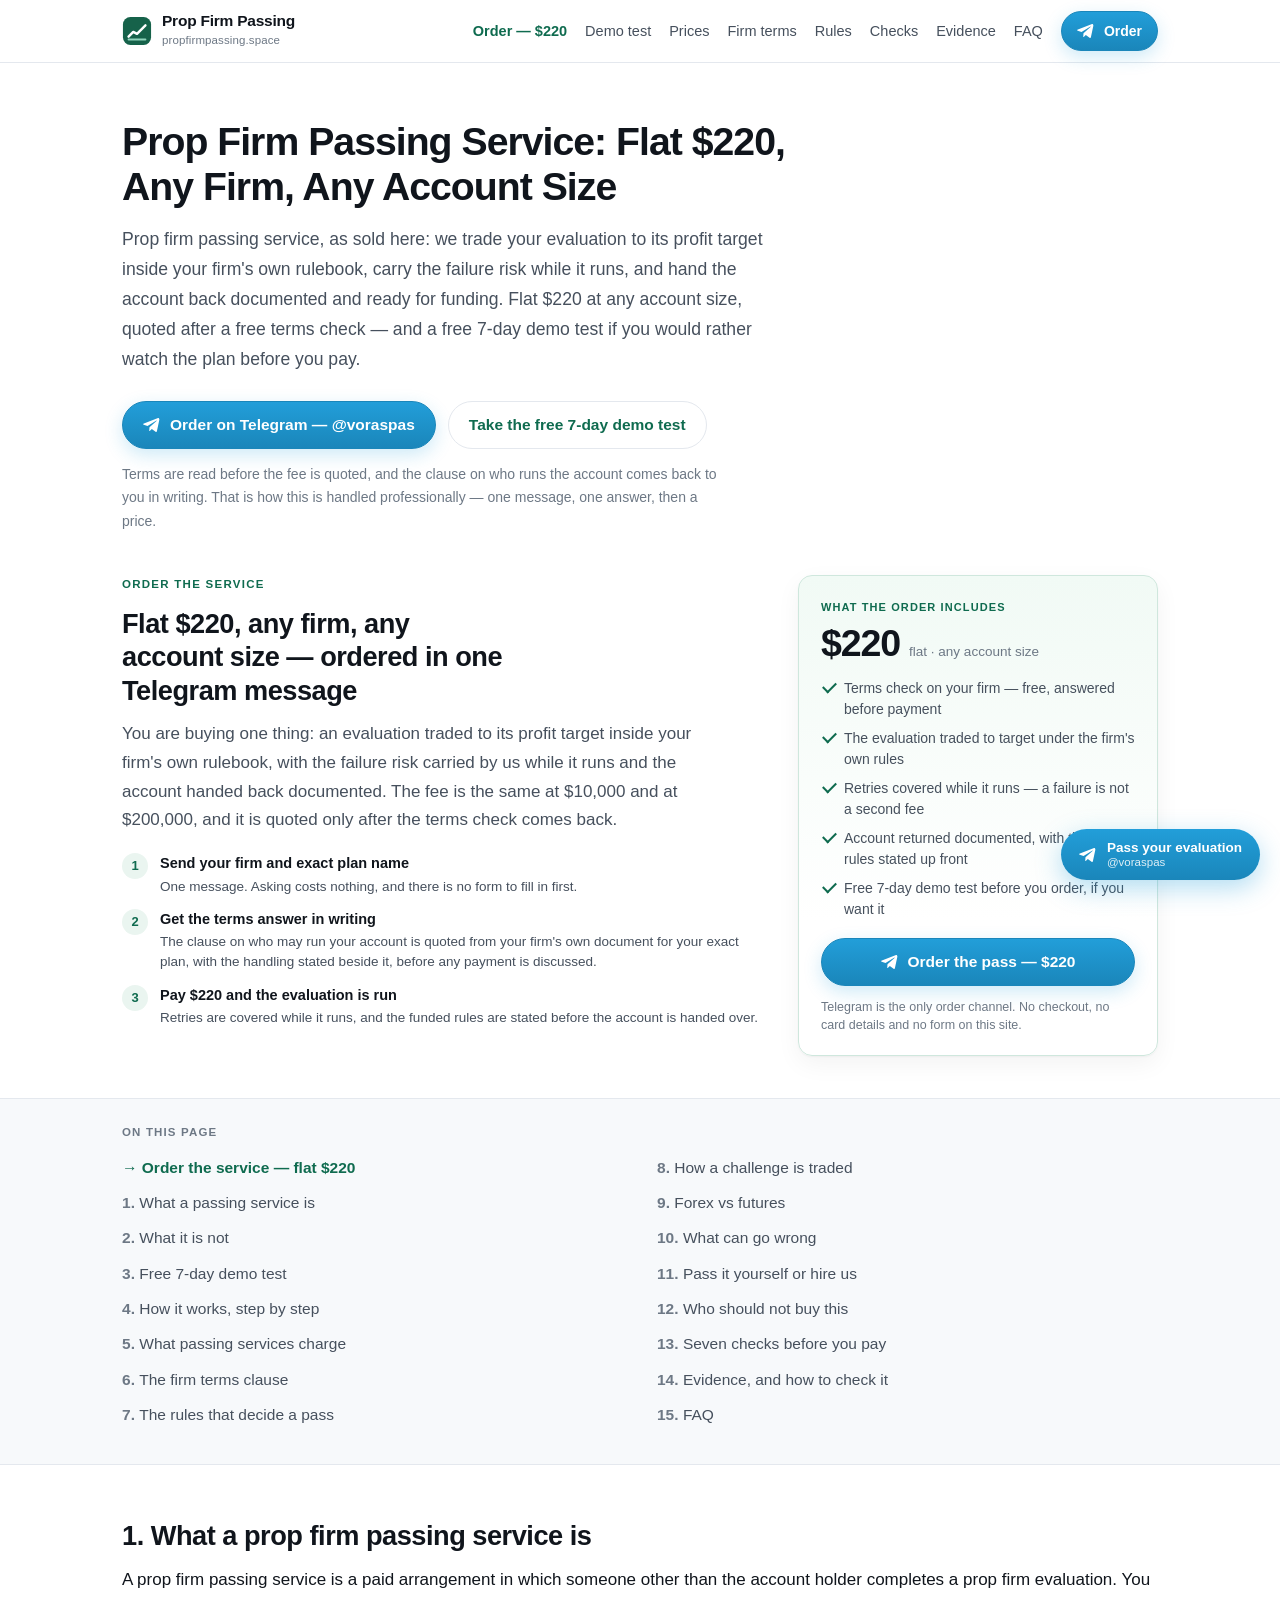
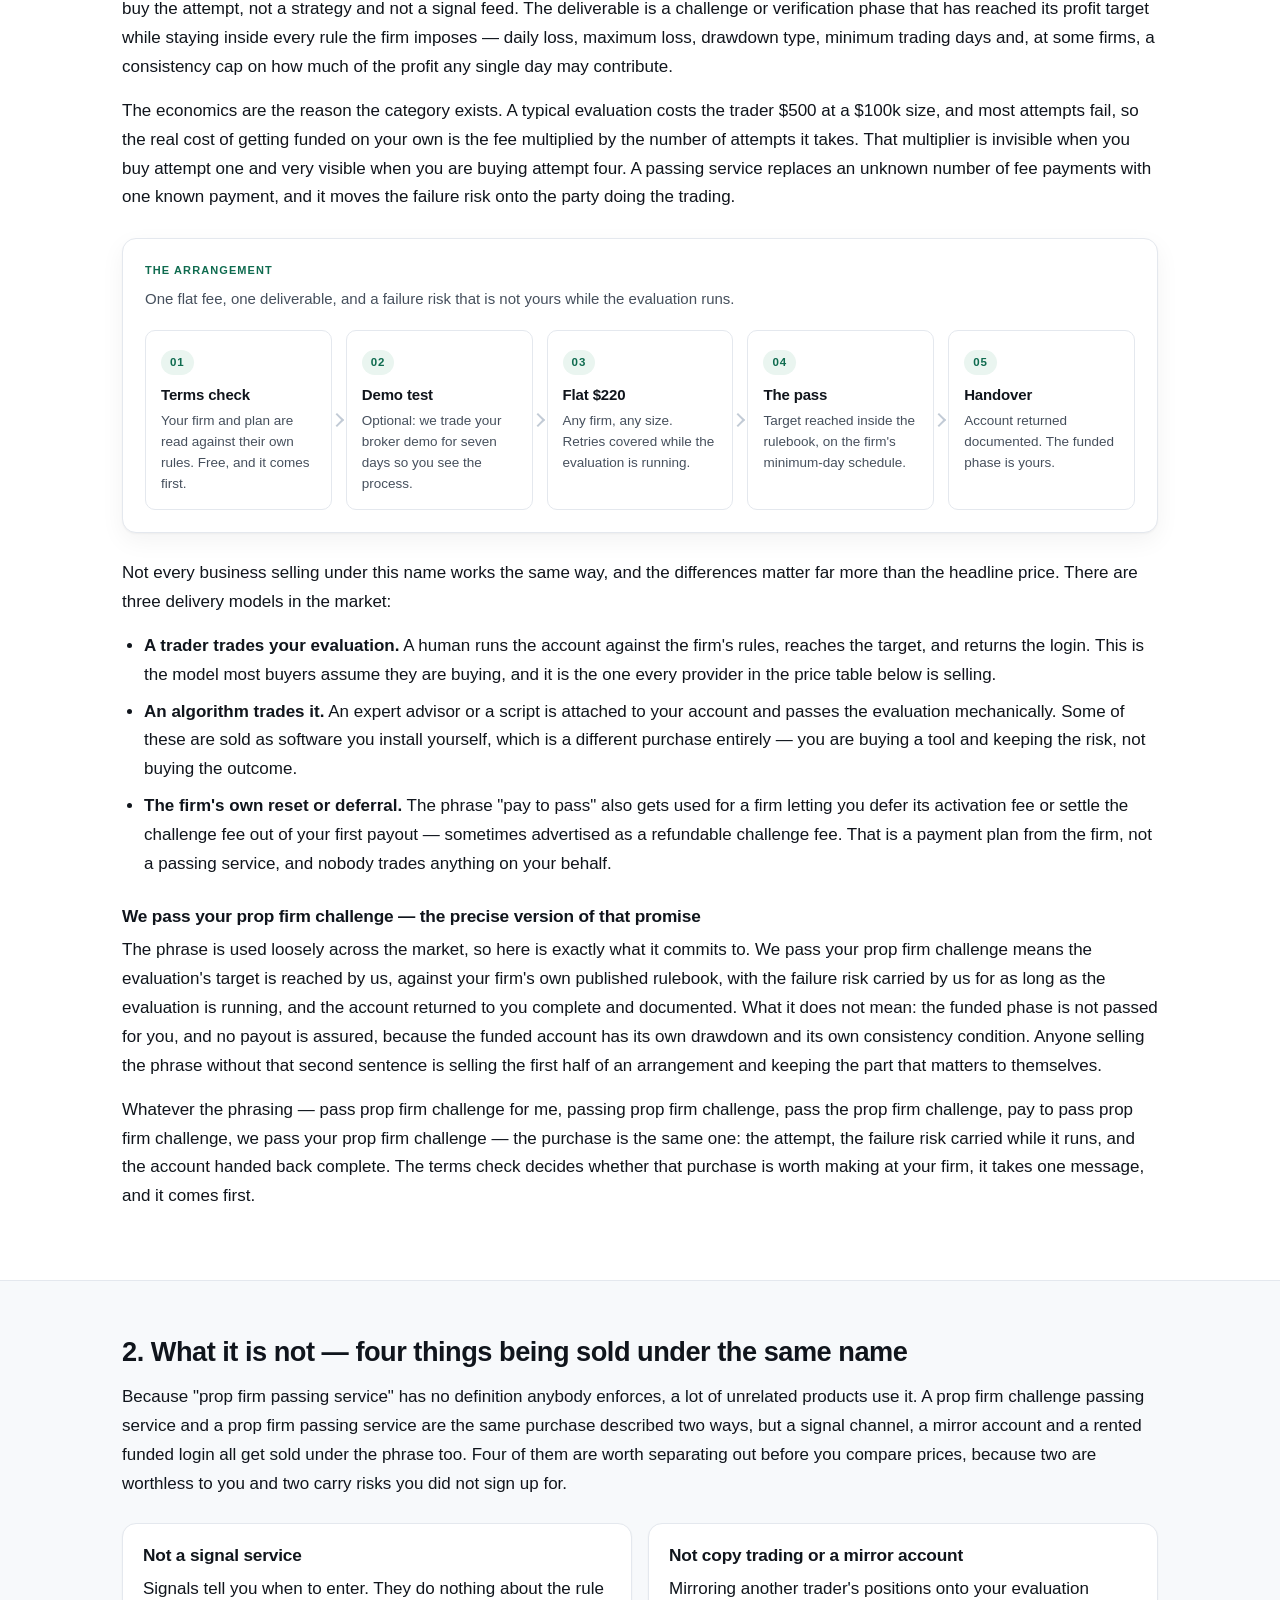
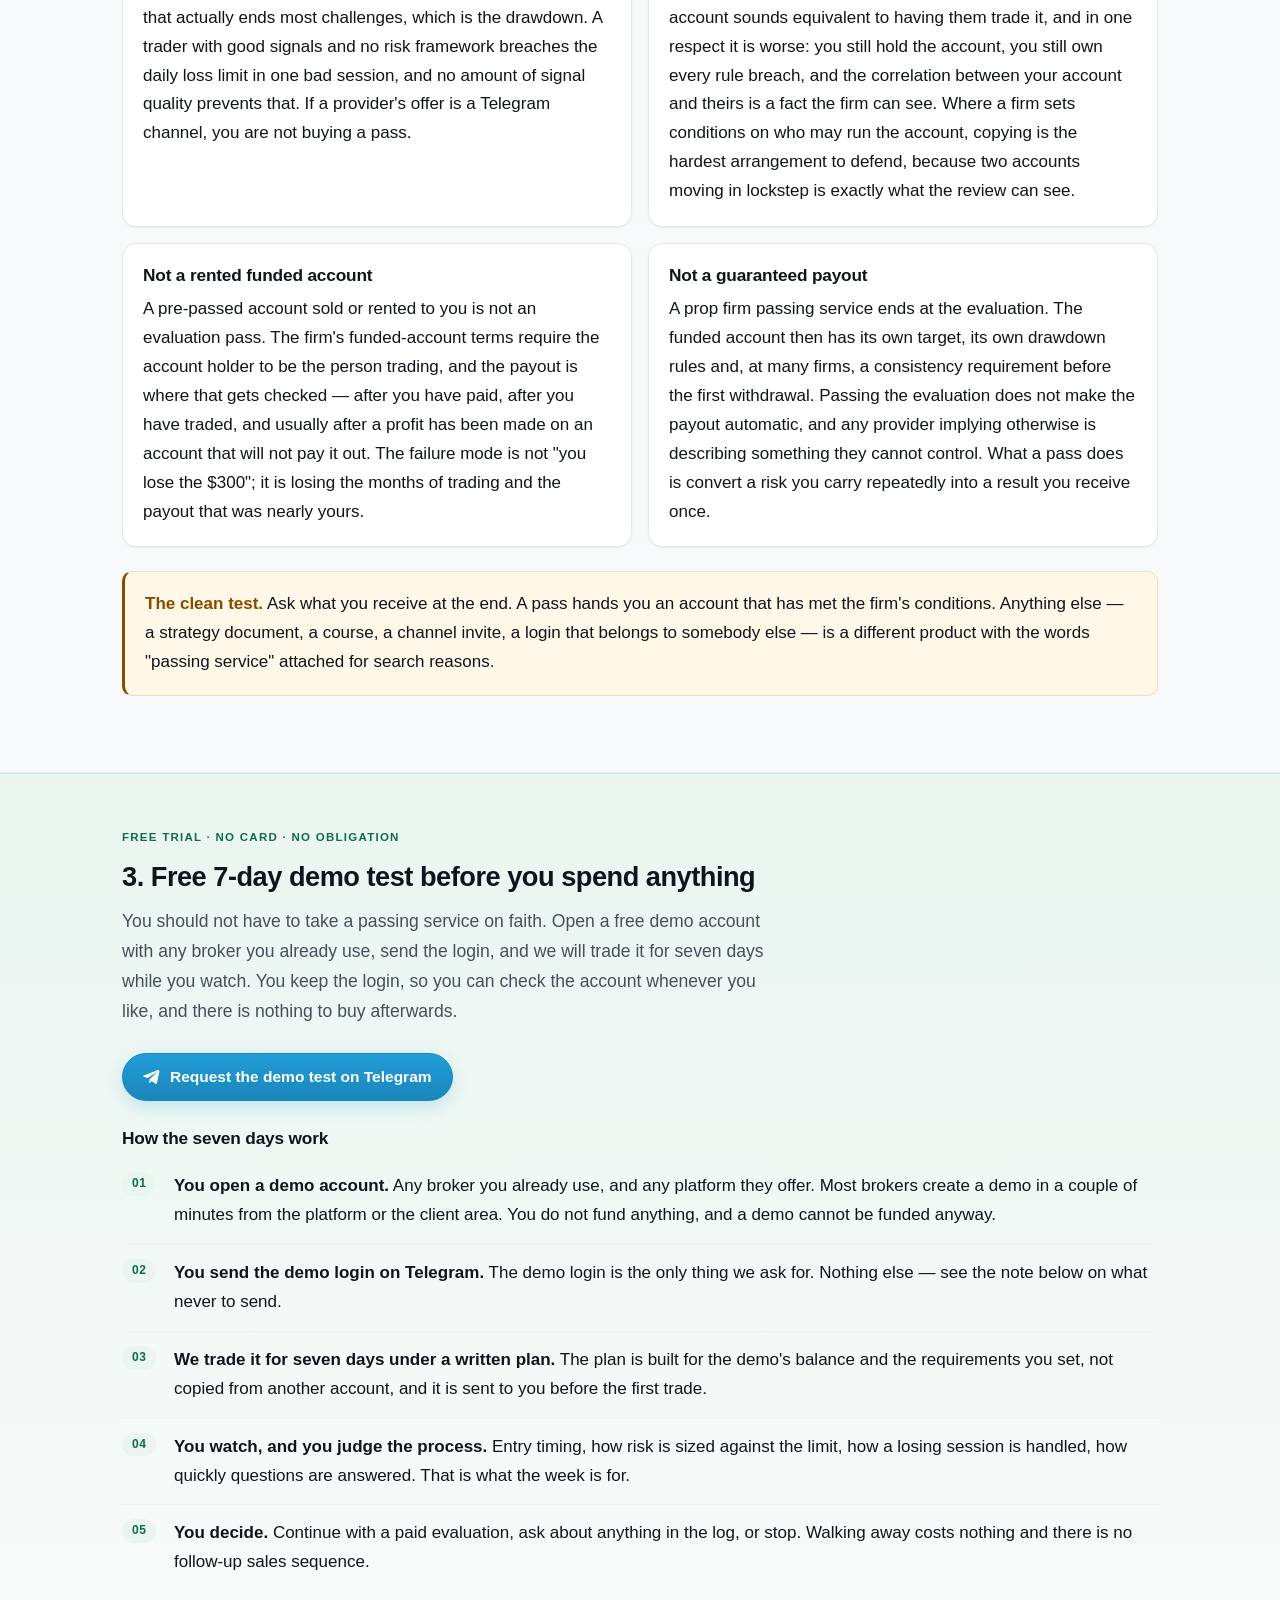
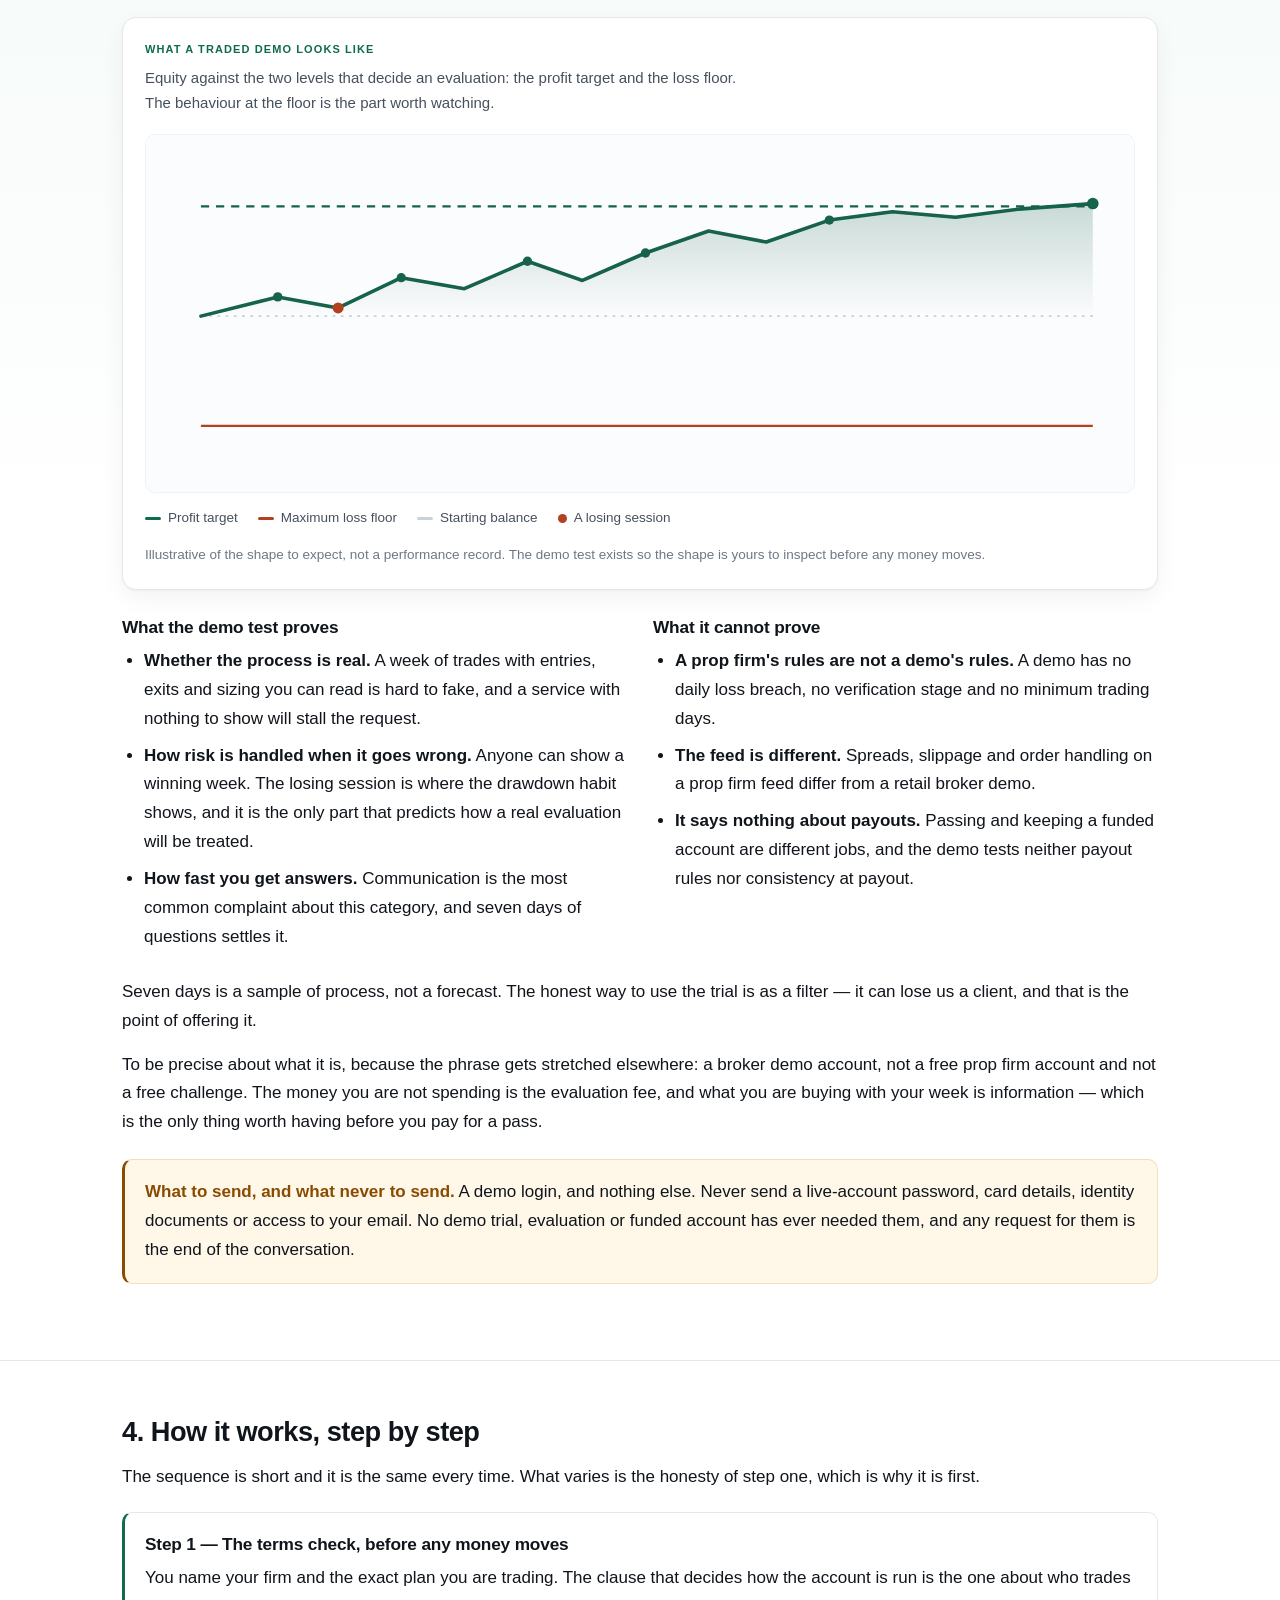
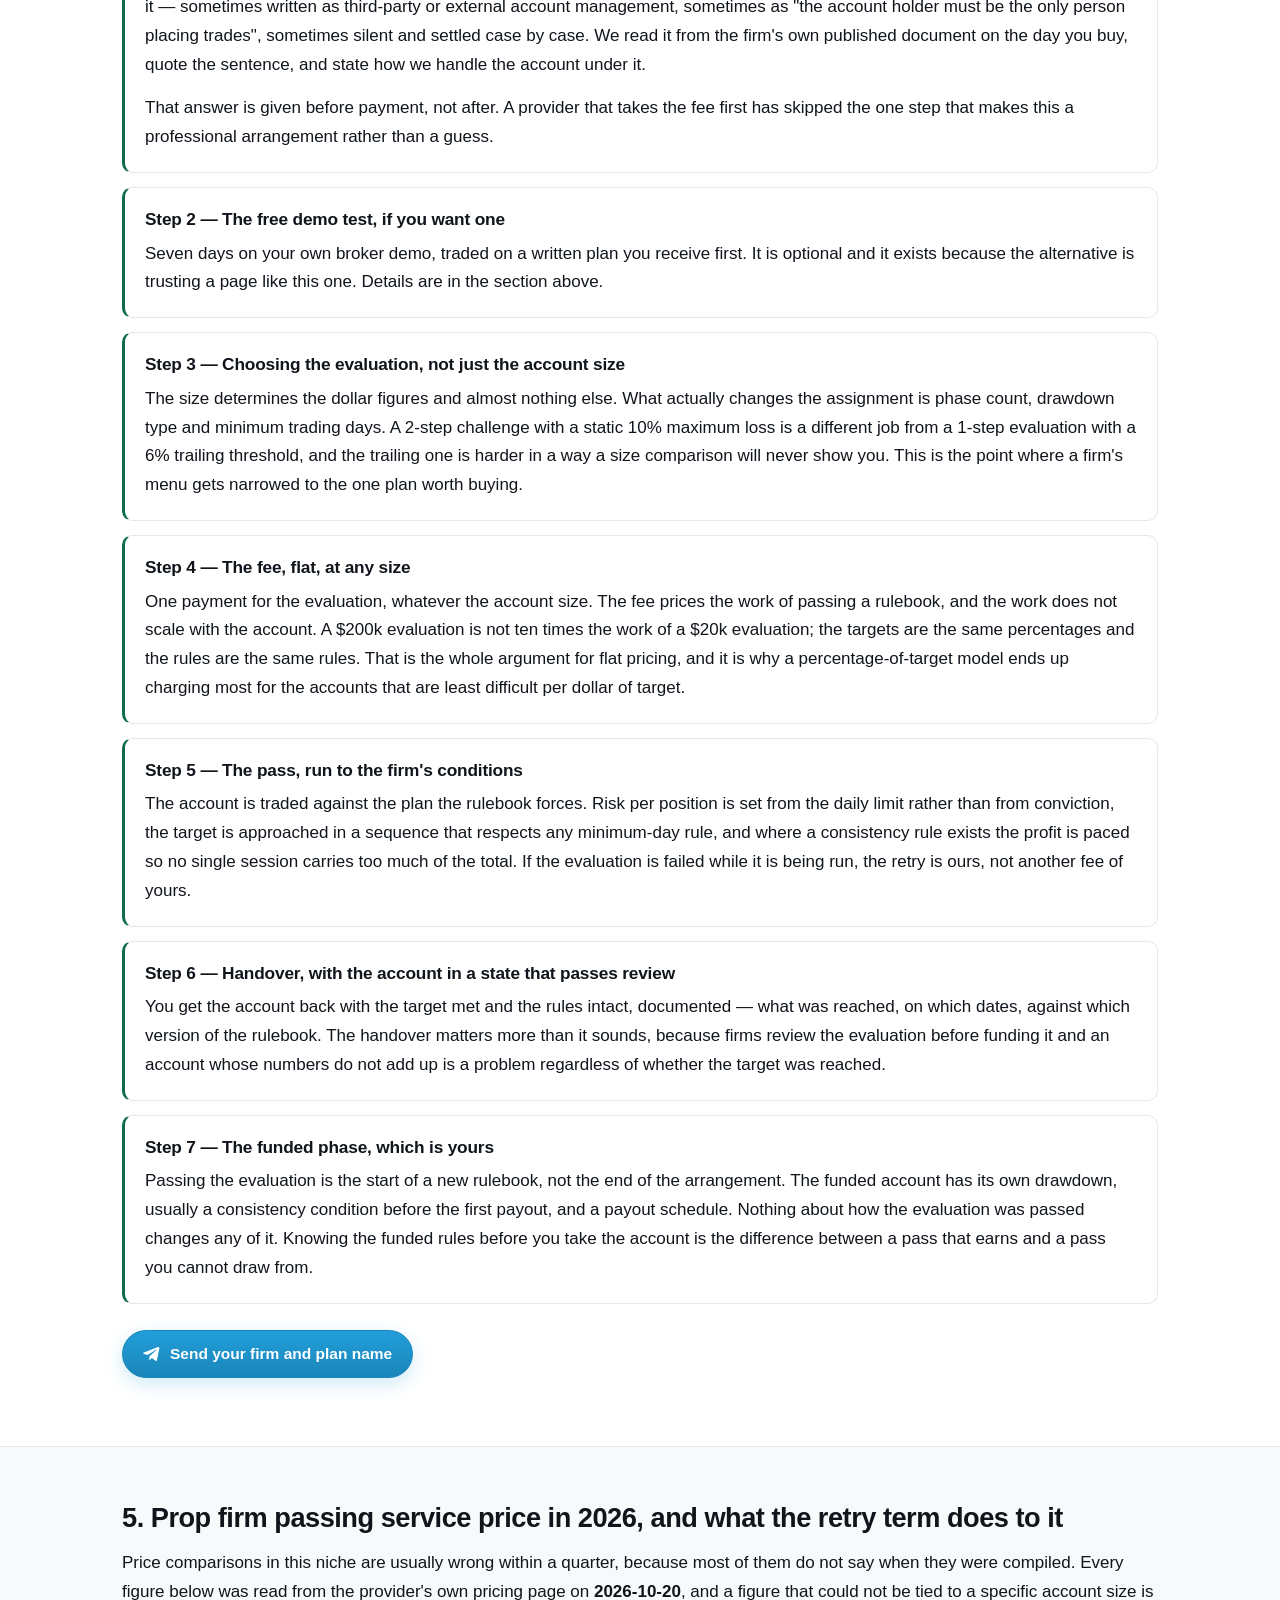
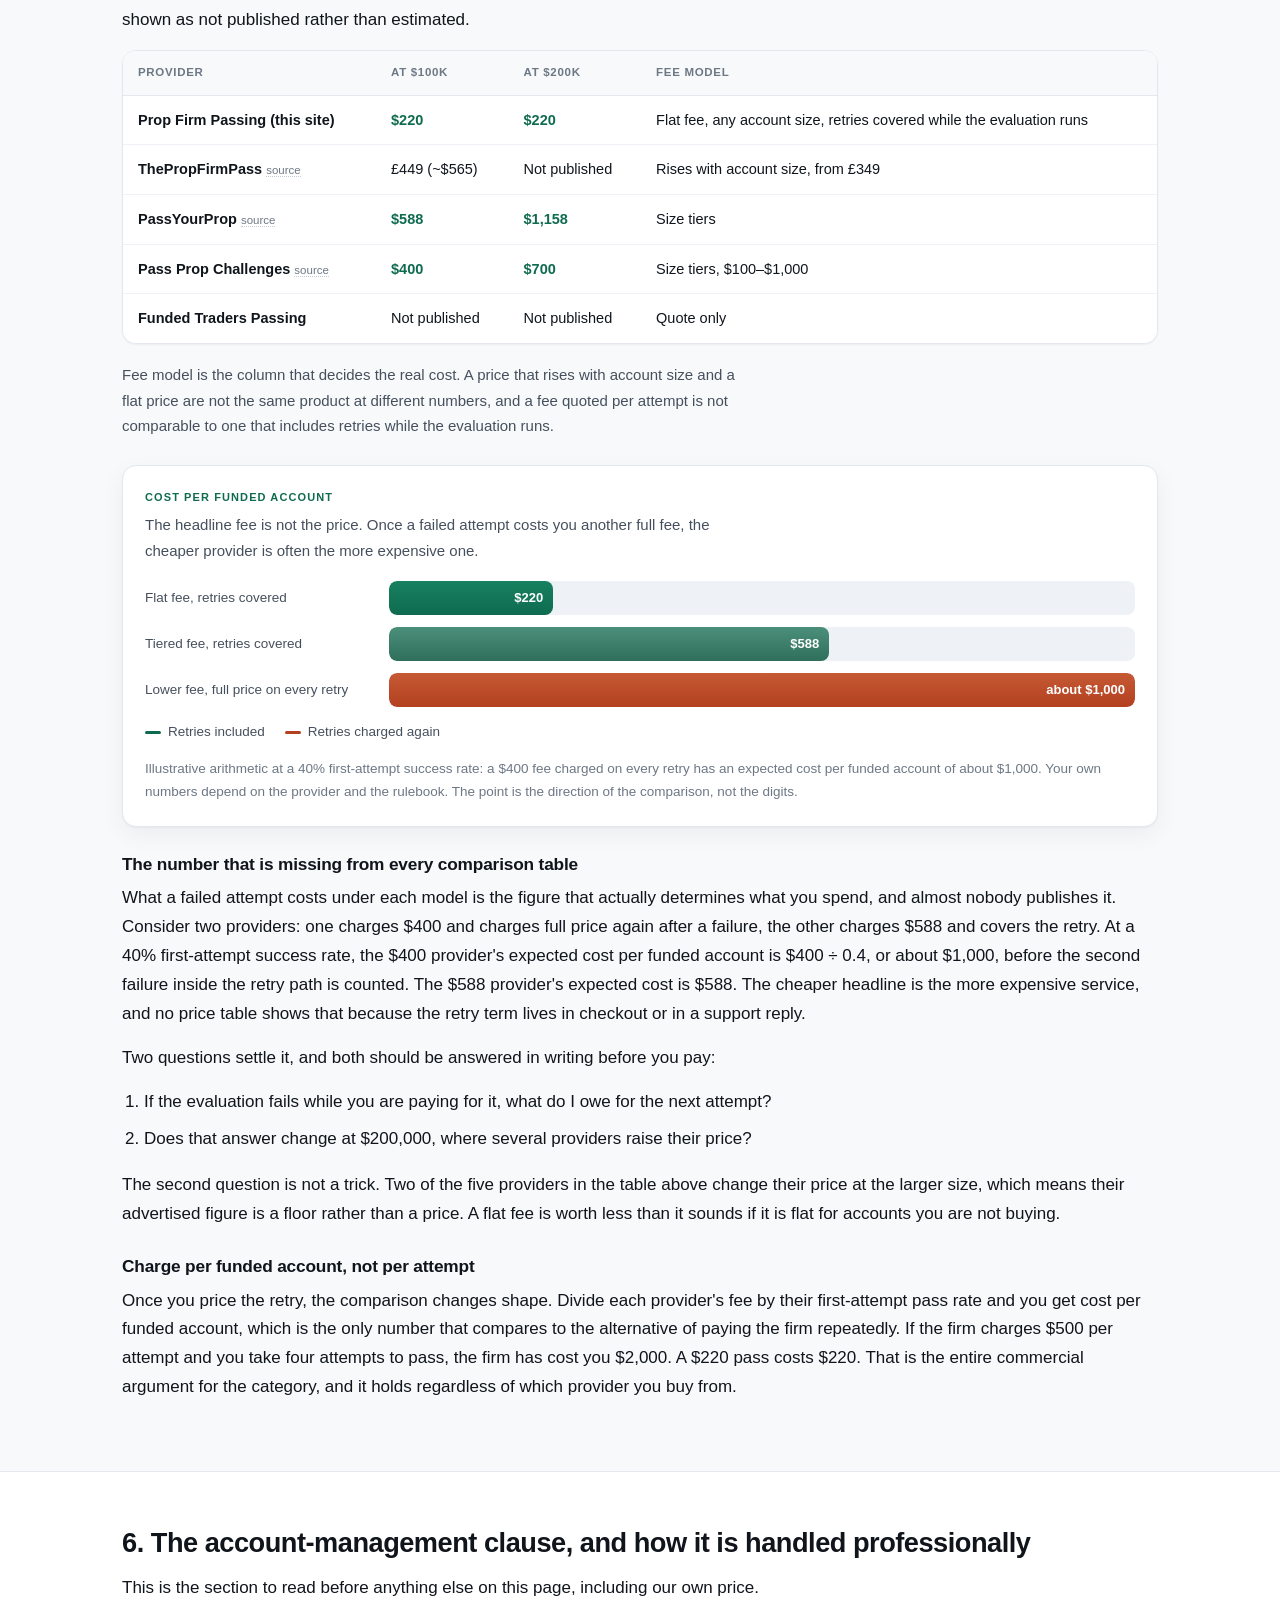
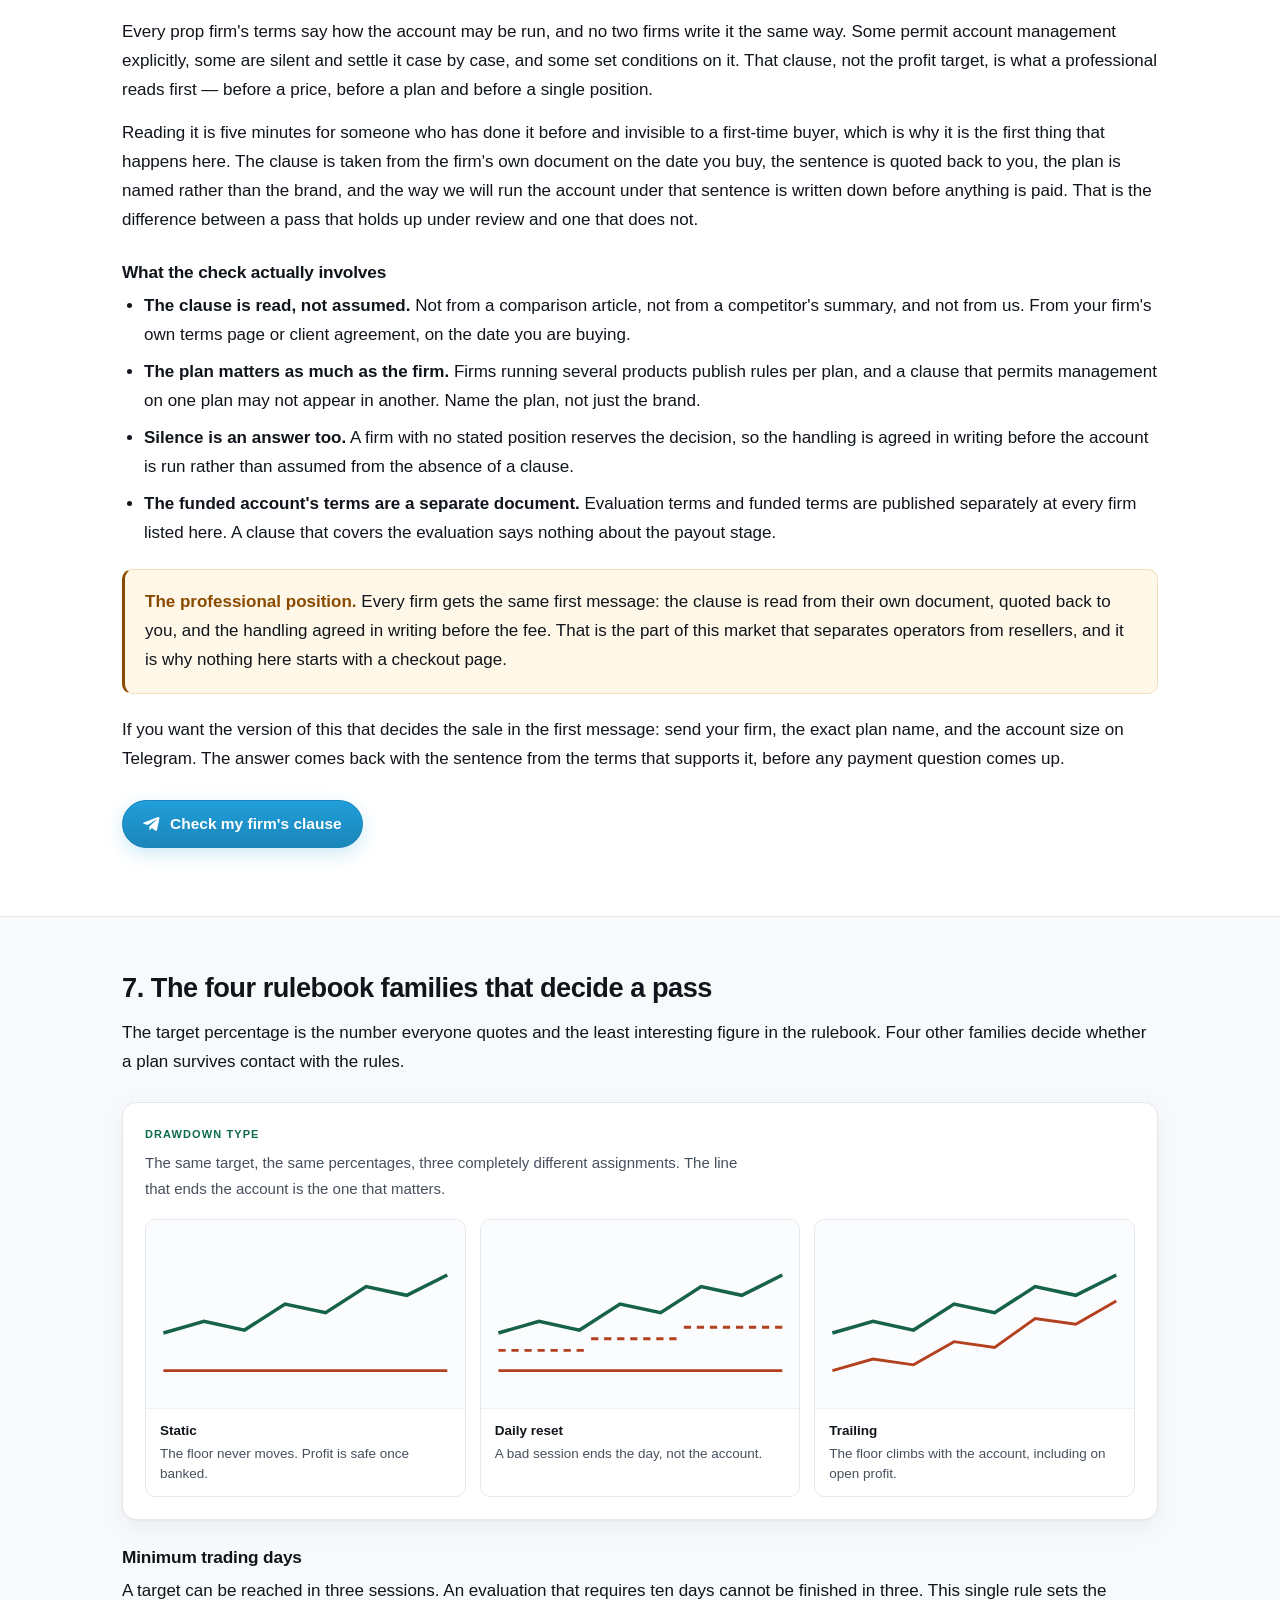
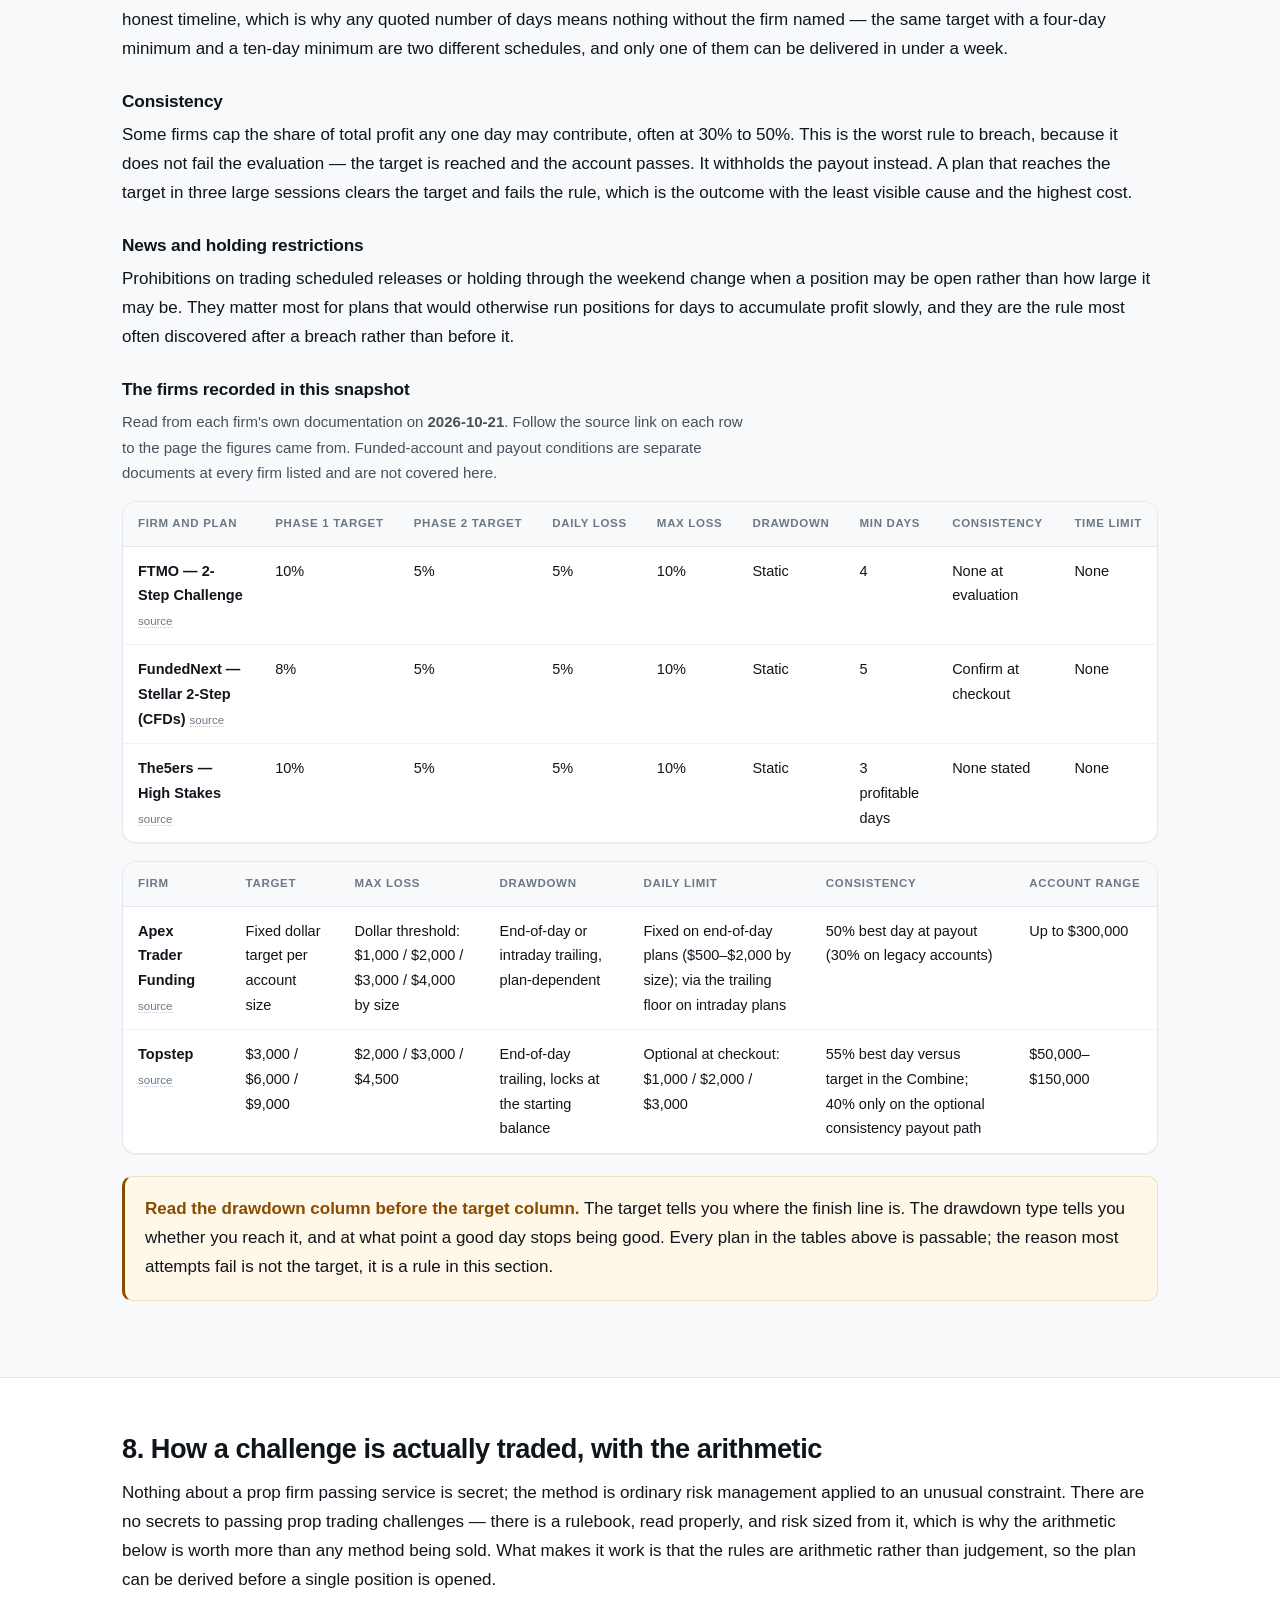
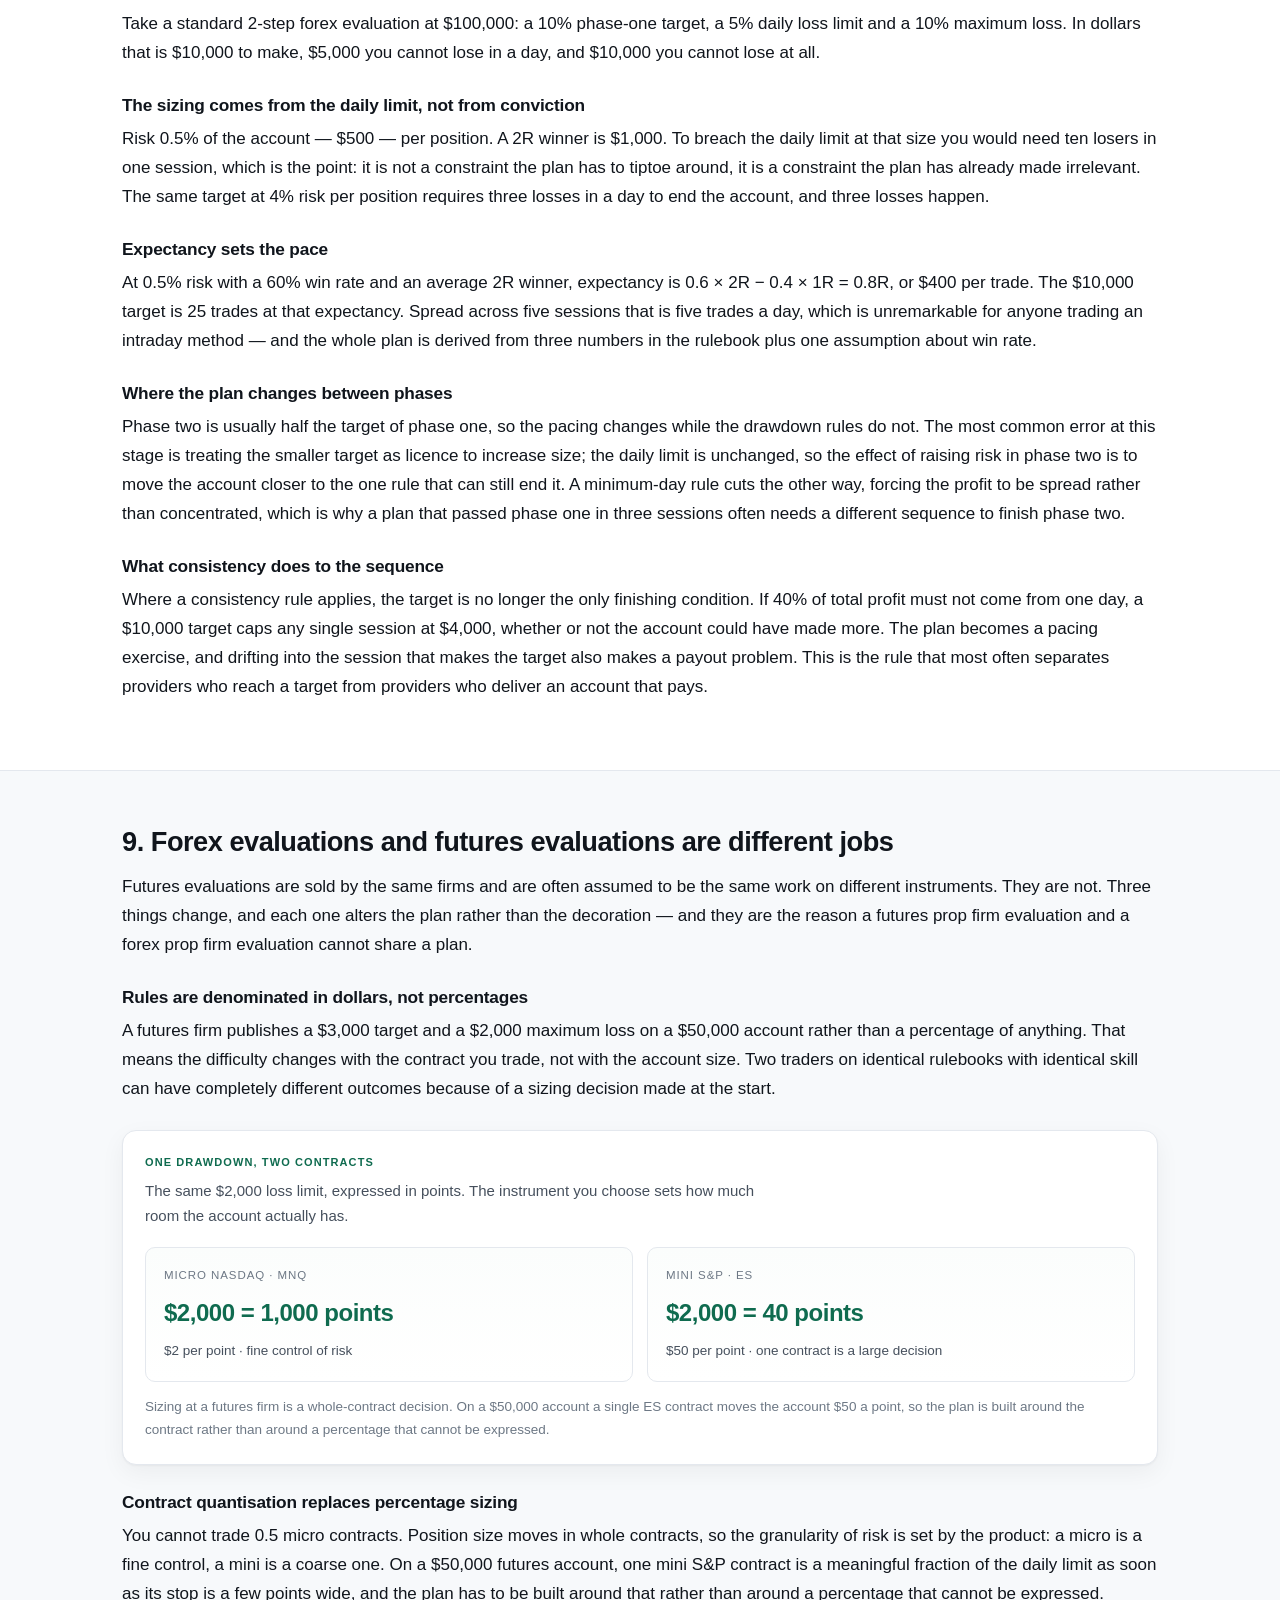
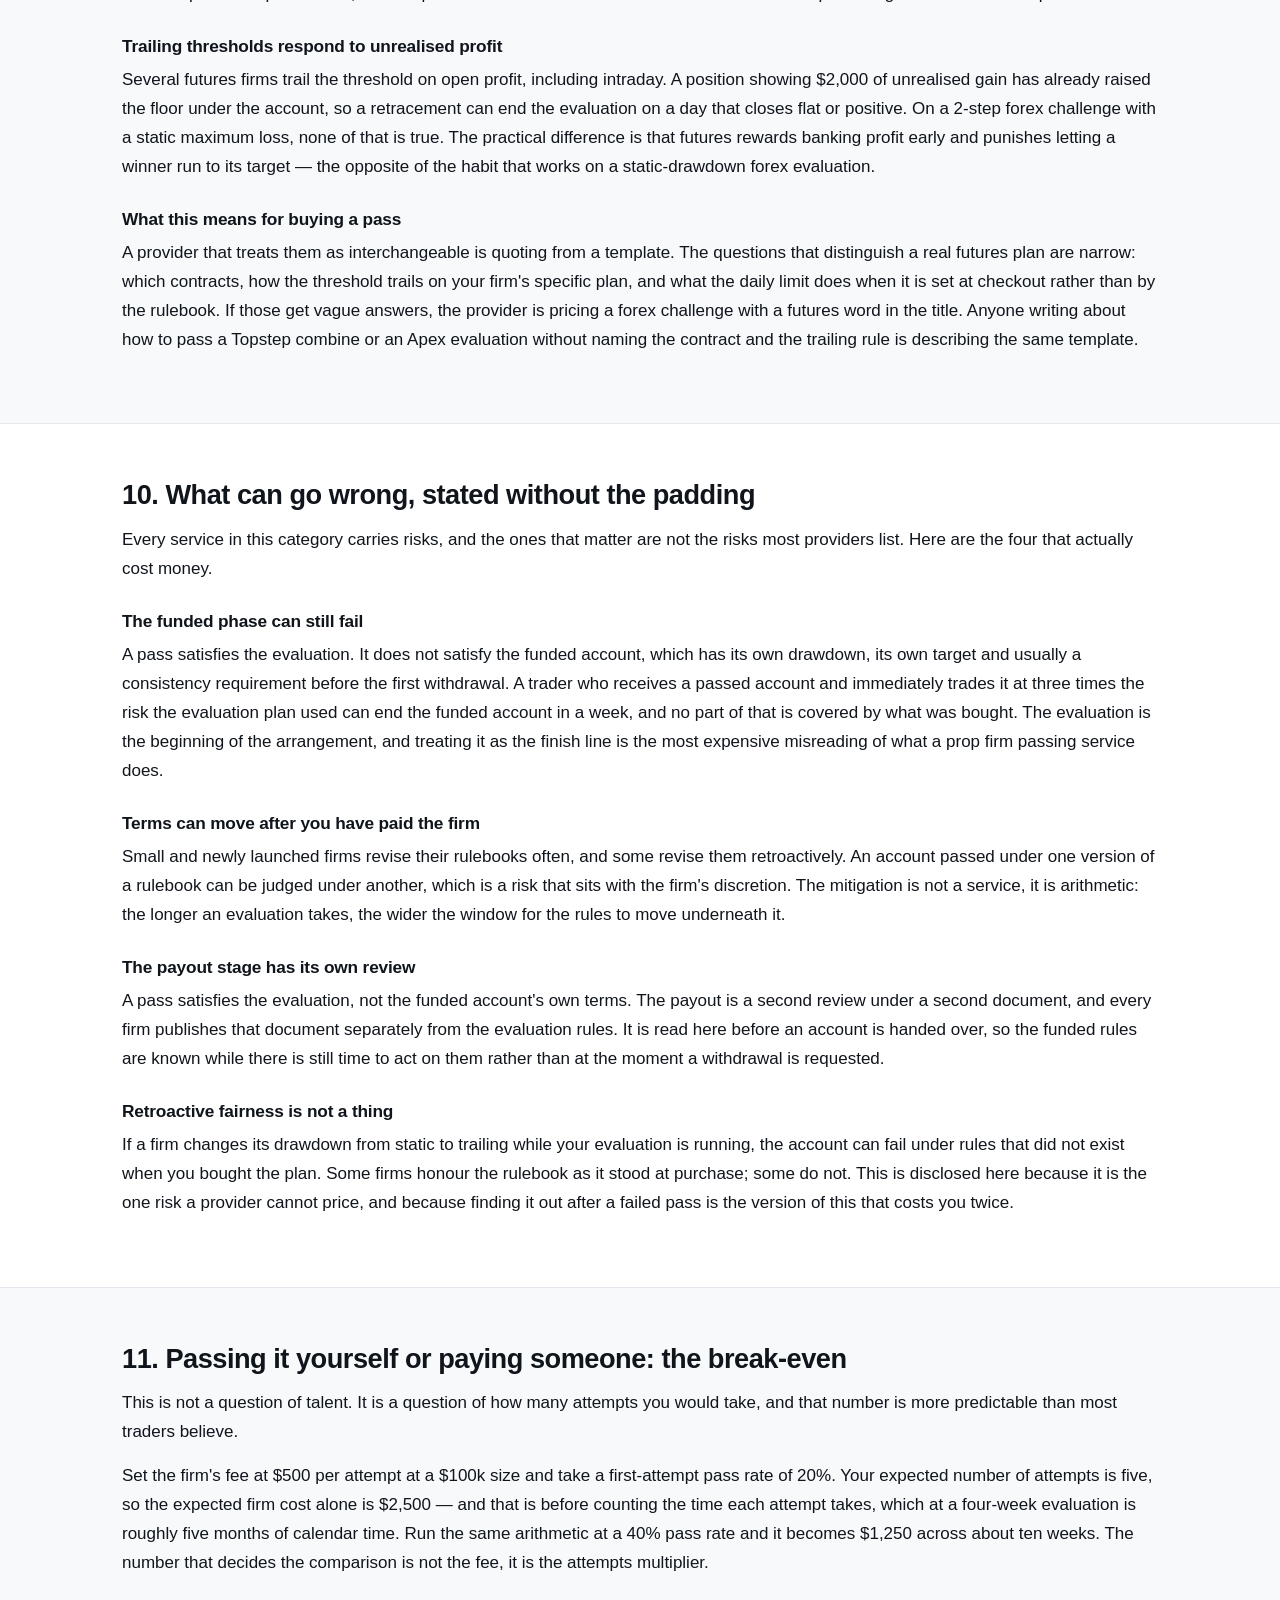
==== commit 8252de78: "Drop the prohibition warning and show how the clause is handled Every mention of firms prohibiting t" ====
--- a/docs/index.html
+++ b/docs/index.html
@@ -85,7 +85,7 @@
           "name": "Is a prop firm passing service allowed?",
           "acceptedAnswer": {
             "@type": "Answer",
-            "text": "It depends entirely on your firm's terms, and the answer has to come from that firm's own document rather than from a comparison article or from the provider selling you the pass. Wording varies: some firms permit account management explicitly, some are silent and reserve the decision, and some prohibit any person other than the account holder from placing trades. Around one firm in five is a prohibition. Where the terms prohibit it, a pass is not worth the fee, because the account can be closed and the profit withheld at the payout stage."
+            "text": "That is answered by your firm's own document, not by a comparison article and not by the provider selling you the pass. Wording differs at every firm: some permit account management explicitly, some are silent and settle it case by case, and some set conditions on how the account may be run. The professional version is the one used here — the clause is read for your exact firm and plan, the sentence is quoted back to you, and the handling is stated in writing before any payment."
           }
         },
         {
@@ -93,7 +93,7 @@
           "name": "Will you pass my prop firm challenge for me?",
           "acceptedAnswer": {
             "@type": "Answer",
-            "text": "Yes, for firms whose terms permit it, at any account size for a flat $220. The sequence is that your firm and exact plan name are read first, the third-party clause is quoted back to you, and the fee only comes up after that. Where the clause prohibits third-party trading, the work is declined rather than sold — a pass that gets voided when you request a payout costs you the fee, the evaluation and the trading time together."
+            "text": "Yes, at any account size for a flat $220. The sequence is: your firm and exact plan name are read first, the clause on who may run the account is quoted from that firm's own document with the handling stated beside it, and the fee only comes up after that. The order is deliberate — the terms answer is the part a professional gives before taking money, not after."
           }
         },
         {
@@ -109,7 +109,7 @@
           "name": "Which prop firms do you pass challenges for?",
           "acceptedAnswer": {
             "@type": "Answer",
-            "text": "Around twenty firms are handled, covering forex and futures, including FTMO, FundedNext, The5ers, Apex Trader Funding and Topstep. The list is limited by terms rather than by convenience: a firm is only offered where its published rules permit the arrangement. If your firm is not on the list, the terms are still read and you get a yes or no — new firms are commonly added, and the answer is given before payment either way."
+            "text": "Around twenty firms are handled, covering forex and futures, including FTMO, FundedNext, The5ers, Apex Trader Funding and Topstep. Coverage is set by what each firm's own rules say about how the account may be run, read per plan rather than per brand. If your firm is not on the list, the terms are still read, and the answer with the quoted clause comes back before payment either way."
           }
         },
         {
@@ -133,7 +133,7 @@
           "name": "Is a passing service the same as copy trading or signals?",
           "acceptedAnswer": {
             "@type": "Answer",
-            "text": "No, and the differences are not cosmetic. Signals tell you when to enter and do nothing about the drawdown rule that ends most challenges. Copy trading leaves you holding the account and owning every rule breach, and where a firm prohibits third-party trading, mirroring positions is usually the exact behaviour the clause was written to catch. A passing service takes the attempt on and carries the failure risk while the evaluation runs."
+            "text": "No, and the differences are not cosmetic. Signals tell you when to enter and do nothing about the drawdown rule that ends most challenges. Copy trading leaves you holding the account and owning every rule breach, and where a firm sets conditions on who may run the account, mirroring positions is the hardest arrangement to defend, because two accounts moving in lockstep is what the review can see. A passing service takes the attempt on and carries the failure risk while the evaluation runs."
           }
         },
         {
@@ -149,7 +149,7 @@
           "name": "Can you pass a futures evaluation like Apex or Topstep?",
           "acceptedAnswer": {
             "@type": "Answer",
-            "text": "Yes, where the firm's terms allow it, and futures evaluations are a different job rather than the same job on different instruments. Their rules are denominated in dollars rather than percentages, which means difficulty changes with the contract you trade: a $2,000 drawdown is 1,000 points at one micro Nasdaq contract and 40 points at one S&P mini. Several futures firms also trail the threshold on open profit, so letting a winner run can end the account even on a day that closes positive."
+            "text": "Yes, and futures evaluations are a different job rather than the same job on different instruments. Their rules are denominated in dollars rather than percentages, which means difficulty changes with the contract you trade: a $2,000 drawdown is 1,000 points at one micro Nasdaq contract and 40 points at one S&P mini. Several futures firms also trail the threshold on open profit, so letting a winner run can end the account even on a day that closes positive."
           }
         },
         {
@@ -165,7 +165,7 @@
           "name": "Can a funded account be voided after being passed?",
           "acceptedAnswer": {
             "@type": "Answer",
-            "text": "Yes, and the point at which it happens is the payout request rather than the evaluation review. Firms usually fund the account regardless, because the evaluation review checks the numbers rather than who was operating the account. The prohibition surfaces later, when the payout review looks at whether the account holder traded it and the pattern does not match. That is the outcome the terms check exists to prevent, and it is why the check comes before the fee."
+            "text": "Yes, because the payout is a second review under the funded document, not the evaluation one. Every firm publishes those terms separately, and a completed evaluation does not override them. That is why the funded rules are read and explained here before an account is handed over, while there is still time to act on them — keeping the account afterwards is a separate job with its own drawdown and payout conditions."
           }
         },
         {
@@ -181,7 +181,7 @@
           "name": "What is the best prop firm passing service?",
           "acceptedAnswer": {
             "@type": "Answer",
-            "text": "There is no ranked answer in this category worth trusting, including one from us. What can be compared is measurable: whether the provider publishes a price at each account size, whether a failed attempt costs you a second full fee, whether they name the firms they decline to work with, whether a funded payout is promised anywhere, and whether they will trade a demo for you before you pay. A provider that fails any of those is not a candidate whatever its reviews say. Cheap and reliable are separate claims and often point in opposite directions here: the lowest published fee is frequently the one that charges you again after a failure, and reliability is measured by what happens when an evaluation fails, not by how a pass is advertised. Legit is not a label any provider can award itself — it is what the checks below are for. Price is the last item to compare, not the first."
+            "text": "There is no ranked answer in this category worth trusting, including one from us. What can be compared is measurable: whether the provider publishes a price at each account size, whether a failed attempt costs you a second full fee, whether they read your firm's clause and quote it before quoting a price, whether a funded payout is promised anywhere, and whether they will trade a demo for you before you pay. A provider that fails any of those is not a candidate whatever its reviews say. Cheap and reliable are separate claims and often point in opposite directions here: the lowest published fee is frequently the one that charges you again after a failure, and reliability is measured by what happens when an evaluation fails, not by how a pass is advertised. Legit is not a label any provider can award itself — it is what the checks below are for. Price is the last item to compare, not the first."
           }
         },
         {
@@ -197,7 +197,7 @@
           "name": "Is a prop firm passing service legal?",
           "acceptedAnswer": {
             "@type": "Answer",
-            "text": "Hiring someone to trade your own evaluation account is not unlawful, and the reason this page does not lead with the word legal is that the real constraint is your firm's terms rather than the law. Where a firm prohibits third-party trading, a pass is a breach of its contract and the account can be closed at the payout review. So the accurate version is: lawful to buy, and sometimes fatal to the account you are trying to keep. The terms check is the only thing that separates those two cases."
+            "text": "Hiring someone to trade your own evaluation account is not unlawful. The real constraint is your firm's own terms rather than the law, which is why they are read first and quoted back to you here. Whether the arrangement is one your firm's document contemplates is a question about that document, not about a statute, and it is answered for your firm and plan before any payment rather than discovered afterwards."
           }
         },
         {
@@ -213,7 +213,7 @@
           "name": "Do you offer funded account management as well as passing?",
           "acceptedAnswer": {
             "@type": "Answer",
-            "text": "Funded account management is a different service with a different risk profile, because it put someone else's hands on an account that pays you, and more firms prohibit it than prohibit evaluation management. We do not sell it as a standard option, and the same terms check applies: if a funded account's terms prohibit third-party trading, a management arrangement ends the same way a prohibited pass does, at the payout review. What a pass leaves you with is your own account and your own decisions about it."
+            "text": "Funded account management is a different service with a different risk profile, because it puts someone else's hands on an account that pays you, and the funded document is separate from the evaluation one. We do not sell it as a standard option, and the same first step applies: the funded terms are read and the handling is agreed before anything is traded. What a pass leaves you with is your own account and your own decisions about it."
           }
         },
         {
@@ -260,7 +260,7 @@
       <a class="btn btn-tg" href="https://t.me/voraspas" target="_blank" rel="noopener"><svg class="tg-icon" viewBox="0 0 24 24" width="18" height="18" aria-hidden="true" focusable="false"><path fill="currentColor" d="M21.94 4.3 18.6 20.1c-.25 1.1-.9 1.38-1.82.86l-5.03-3.7-2.43 2.34c-.27.27-.5.5-1.02.5l.36-5.13 9.34-8.44c.4-.36-.09-.56-.63-.2L6.02 13.2.99 11.63c-1.1-.34-1.12-1.1.23-1.63L20.1 2.77c.91-.34 1.71.2 1.4 1.53Z"/></svg><span>Order on Telegram — @voraspas</span></a>
       <a class="btn btn-ghost" href="#demo">Take the free 7-day demo test</a>
     </div>
-    <p class="micro">The terms check comes before the fee. Around one firm in five prohibits third-party trading, and where it does we decline the work rather than sell the pass.</p>
+    <p class="micro">Terms are read before the fee is quoted, and the clause on who runs the account comes back to you in writing. That is how this is handled professionally — one message, one answer, then a price.</p>
   </div>
 </section>
 
@@ -273,7 +273,7 @@
         <p>You are buying one thing: an evaluation traded to its profit target inside your firm's own rulebook, with the failure risk carried by us while it runs and the account handed back documented. The fee is the same at $10,000 and at $200,000, and it is quoted only after the terms check comes back.</p>
         <ol class="order-steps">
           <li><span class="order-step-n">1</span><div><strong>Send your firm and exact plan name</strong><p>One message. Asking costs nothing, and there is no form to fill in first.</p></div></li>
-          <li><span class="order-step-n">2</span><div><strong>Get the terms answer in writing</strong><p>The third-party clause is quoted back before any payment is discussed. Where it prohibits the arrangement, the order is declined.</p></div></li>
+          <li><span class="order-step-n">2</span><div><strong>Get the terms answer in writing</strong><p>The clause on who may run your account is quoted from your firm's own document for your exact plan, with the handling stated beside it, before any payment is discussed.</p></div></li>
           <li><span class="order-step-n">3</span><div><strong>Pay $220 and the evaluation is run</strong><p>Retries are covered while it runs, and the funded rules are stated before the account is handed over.</p></div></li>
         </ol>
       </div>
@@ -354,7 +354,7 @@
     <p>Because "prop firm passing service" has no definition anybody enforces, a lot of unrelated products use it. A prop firm challenge passing service and a prop firm passing service are the same purchase described two ways, but a signal channel, a mirror account and a rented funded login all get sold under the phrase too. Four of them are worth separating out before you compare prices, because two are worthless to you and two carry risks you did not sign up for.</p>
     <div class="card-grid">
       <div class="card"><h3>Not a signal service</h3><p>Signals tell you when to enter. They do nothing about the rule that actually ends most challenges, which is the drawdown. A trader with good signals and no risk framework breaches the daily loss limit in one bad session, and no amount of signal quality prevents that. If a provider's offer is a Telegram channel, you are not buying a pass.</p></div>
-      <div class="card"><h3>Not copy trading or a mirror account</h3><p>Mirroring another trader's positions onto your evaluation account sounds equivalent to having them trade it, and in one respect it is worse: you still hold the account, you still own every rule breach, and the correlation between your account and theirs is a fact the firm can see. Where a firm prohibits third-party trading, copying is normally the exact behaviour the clause was written to catch.</p></div>
+      <div class="card"><h3>Not copy trading or a mirror account</h3><p>Mirroring another trader's positions onto your evaluation account sounds equivalent to having them trade it, and in one respect it is worse: you still hold the account, you still own every rule breach, and the correlation between your account and theirs is a fact the firm can see. Where a firm sets conditions on who may run the account, copying is the hardest arrangement to defend, because two accounts moving in lockstep is exactly what the review can see.</p></div>
       <div class="card"><h3>Not a rented funded account</h3><p>A pre-passed account sold or rented to you is not an evaluation pass. The firm's funded-account terms require the account holder to be the person trading, and the payout is where that gets checked — after you have paid, after you have traded, and usually after a profit has been made on an account that will not pay it out. The failure mode is not "you lose the $300"; it is losing the months of trading and the payout that was nearly yours.</p></div>
       <div class="card"><h3>Not a guaranteed payout</h3><p>A prop firm passing service ends at the evaluation. The funded account then has its own target, its own drawdown rules and, at many firms, a consistency requirement before the first withdrawal. Passing the evaluation does not make the payout automatic, and any provider implying otherwise is describing something they cannot control. What a pass does is convert a risk you carry repeatedly into a result you receive once.</p></div>
     </div>
@@ -448,8 +448,8 @@
     <div class="steps">
       <div class="step">
         <h3>Step 1 — The terms check, before any money moves</h3>
-        <p>You name your firm and the exact plan you are trading. The clause that decides everything is the one governing who is permitted to trade the account — sometimes written as third-party or external account management, sometimes as "the account holder must be the only person placing trades", sometimes absent entirely, which is its own problem because your firm then decides case by case. We read that from the firm's own published document, quote the sentence, and answer yes or no.</p>
-        <p>Around one firm in five is a no. That answer is given before payment. A provider that takes the fee first has accepted your money on the single question it was supposed to answer, and you have no remedy if the answer turns out to be no.</p>
+        <p>You name your firm and the exact plan you are trading. The clause that decides how the account is run is the one about who trades it — sometimes written as third-party or external account management, sometimes as "the account holder must be the only person placing trades", sometimes silent and settled case by case. We read it from the firm's own published document on the day you buy, quote the sentence, and state how we handle the account under it.</p>
+        <p>That answer is given before payment, not after. A provider that takes the fee first has skipped the one step that makes this a professional arrangement rather than a guess.</p>
       </div>
       <div class="step">
         <h3>Step 2 — The free demo test, if you want one</h3>
@@ -525,19 +525,19 @@
 
 <section class="section" id="firms">
   <div class="wrap">
-    <h2>6. The terms clause that decides whether a pass is worth anything</h2>
+    <h2>6. The account-management clause, and how it is handled professionally</h2>
     <p>This is the section to read before anything else on this page, including our own price.</p>
-    <p>Every prop firm's terms define who may trade the account. The wording varies: some firms permit account management explicitly, some are silent, and some prohibit any person other than the account holder from placing trades. That clause, not the profit target, determines whether a prop firm passing service is a legitimate purchase for you or a way to spend $220 on something that gets voided at payout.</p>
-    <p>The failure mode is specific and worth understanding, because it does not happen at the evaluation. A firm that prohibits third-party trading will usually fund the account anyway — the evaluation review checks the numbers, not who was typing. The prohibition surfaces later, when you request a payout on a funded account, when the review looks at whether the account holder operated the account and the pattern of trading is inconsistent with the account holder's history. At that point the account can be closed and the profit withheld, and the evaluation fee, the passing fee and the trading time are all gone together.</p>
+    <p>Every prop firm's terms say how the account may be run, and no two firms write it the same way. Some permit account management explicitly, some are silent and settle it case by case, and some set conditions on it. That clause, not the profit target, is what a professional reads first — before a price, before a plan and before a single position.</p>
+    <p>Reading it is five minutes for someone who has done it before and invisible to a first-time buyer, which is why it is the first thing that happens here. The clause is taken from the firm's own document on the date you buy, the sentence is quoted back to you, the plan is named rather than the brand, and the way we will run the account under that sentence is written down before anything is paid. That is the difference between a pass that holds up under review and one that does not.</p>
     <h3>What the check actually involves</h3>
     <ul>
       <li><strong>The clause is read, not assumed.</strong> Not from a comparison article, not from a competitor's summary, and not from us. From your firm's own terms page or client agreement, on the date you are buying.</li>
       <li><strong>The plan matters as much as the firm.</strong> Firms running several products publish rules per plan, and a clause that permits management on one plan may not appear in another. Name the plan, not just the brand.</li>
-      <li><strong>Silence is an answer, and not always a good one.</strong> A firm with no stated position is not a firm that permits the arrangement; it is a firm that reserves the decision. Treat an unstated position as a risk you are accepting knowingly.</li>
+      <li><strong>Silence is an answer too.</strong> A firm with no stated position reserves the decision, so the handling is agreed in writing before the account is run rather than assumed from the absence of a clause.</li>
       <li><strong>The funded account's terms are a separate document.</strong> Evaluation terms and funded terms are published separately at every firm listed here. A clause that covers the evaluation says nothing about the payout stage.</li>
     </ul>
     <div class="callout">
-      <p><strong>The honest position.</strong> Where your firm prohibits third-party trading, we decline the work and it is not a sale we lose gracefully — paying for a pass that cannot survive the payout review is worse than not buying one. Where the clause permits it or the firm has no stated prohibition and you accept the risk, the terms check is documented and the pass proceeds.</p>
+      <p><strong>The professional position.</strong> Every firm gets the same first message: the clause is read from their own document, quoted back to you, and the handling agreed in writing before the fee. That is the part of this market that separates operators from resellers, and it is why nothing here starts with a checkout page.</p>
     </div>
     <p>If you want the version of this that decides the sale in the first message: send your firm, the exact plan name, and the account size on Telegram. The answer comes back with the sentence from the terms that supports it, before any payment question comes up.</p>
     <div class="cta-row">
@@ -648,9 +648,8 @@
     <p>A pass satisfies the evaluation. It does not satisfy the funded account, which has its own drawdown, its own target and usually a consistency requirement before the first withdrawal. A trader who receives a passed account and immediately trades it at three times the risk the evaluation plan used can end the funded account in a week, and no part of that is covered by what was bought. The evaluation is the beginning of the arrangement, and treating it as the finish line is the most expensive misreading of what a prop firm passing service does.</p>
     <h3>Terms can move after you have paid the firm</h3>
     <p>Small and newly launched firms revise their rulebooks often, and some revise them retroactively. An account passed under one version of a rulebook can be judged under another, which is a risk that sits with the firm's discretion. The mitigation is not a service, it is arithmetic: the longer an evaluation takes, the wider the window for the rules to move underneath it.</p>
-    <h3>The payout is where the terms clause is tested</h3>
-    <p>As covered above: a firm that prohibits third-party trading often funds the account anyway and withholds at the payout. Where the clause is unclear, the risk is real and it is disclosed here rather than discovered later. It is the single reason this page puts the terms check before the price.</p>
-    <p>Where a firm's terms prohibit the arrangement, the risk is not ours to manage on your behalf: buying a pass does not make it permitted, and no provider can make it permitted by asserting otherwise.</p>
+    <h3>The payout stage has its own review</h3>
+    <p>A pass satisfies the evaluation, not the funded account's own terms. The payout is a second review under a second document, and every firm publishes that document separately from the evaluation rules. It is read here before an account is handed over, so the funded rules are known while there is still time to act on them rather than at the moment a withdrawal is requested.</p>
     <h3>Retroactive fairness is not a thing</h3>
     <p>If a firm changes its drawdown from static to trailing while your evaluation is running, the account can fail under rules that did not exist when you bought the plan. Some firms honour the rulebook as it stood at purchase; some do not. This is disclosed here because it is the one risk a provider cannot price, and because finding it out after a failed pass is the version of this that costs you twice.</p>
   </div>
@@ -677,9 +676,9 @@
 <section class="section" id="who">
   <div class="wrap narrow">
     <h2>12. Who should not buy this</h2>
-    <p>A service that refuses work is more useful than one that takes everything, so here is the version of this where the answer is no.</p>
+    <p>A service that tells you when it is the wrong purchase is more useful than one that takes everything, so here is the honest version.</p>
     <ul>
-      <li><strong>Your firm's terms prohibit third-party trading.</strong> The pass will be voided at the payout stage and the money is gone. This is not a marginal risk and it is not something to weigh against a low fee.</li>
+      <li><strong>You want the rules of the funded account left to someone else.</strong> The funded phase is yours, with its own drawdown and payout conditions. A pass completes the evaluation; it does not manage what comes after it.</li>
       <li><strong>You want a funded account you then trade with the same plan.</strong> A pass hands you an account with a funded rulebook you have not practised. The risk profile changes at the moment of handover and the evaluation plan does not transfer.</li>
       <li><strong>The evaluation is not the constraint.</strong> If your blocker is that you have no method at all, a passed account is a passed account and then you are trading someone else's money with no framework. The evaluation is a test; it was never the problem.</li>
       <li><strong>You want the skill, not the account.</strong> Then the attempts are the tuition and they are worth paying for. Buy the challenge, fail it a few times, and read the rulebook yourself. This page is not for you and that is an honest answer rather than a lost sale.</li>
@@ -693,7 +692,7 @@
     <h2>13. Seven checks before you pay any passing service</h2>
     <p>These apply to every provider in the table above, including us. They take about twenty minutes and they are the difference between buying a result and buying a story.</p>
     <ol class="checks">
-      <li><strong>Does the provider name the firms they will not work with?</strong> A list of refusals is evidence that a terms check happened. A page that says "all firms" without exception has not read anybody's terms.</li>
+      <li><strong>Does the provider read your firm's terms before quoting a price?</strong> A provider who answers with a fee before the clause is read has skipped the professional part. Ask for the sentence from your firm's own document, and how they will run the account under it.</li>
       <li><strong>Is the price the price?</strong> Ask what happens at $200,000 and what happens after a failure. If either answer arrives as "it depends", get the specifics before paying — the retry term is the deciding number in section 5.</li>
       <li><strong>Is a funded payout promised anywhere?</strong> It cannot be, because the funded phase is governed by rules the pass does not satisfy. A provider promising a payout has told you they will promise anything.</li>
       <li><strong>What is the deliverable, in one sentence?</strong> A completed evaluation handed over documented. If the answer involves a strategy, a channel or a course, that is a different product.</li>
@@ -730,7 +729,7 @@
     <p>Beside them sits a per-firm table of documented passes — the account sizes exchanged at each firm and the typical trading days from first trade to verification — with certificates available on request for the rows that are not published. What that record does not show is the funded phase. A passed evaluation and a paid payout are different documents, and no provider can evidence a payout that has not happened yet.</p>
 
     <div class="callout">
-      <p><strong>What is deliberately not claimed here.</strong> No client count, no "12,000 traders funded" figure, no payout total, no testimonial wall. None of those can be checked by a reader, which is exactly why they are popular on pages selling this. The checkable version is narrower: named firms, dated certificates, a stated price, and a written list of the work we refuse.</p>
+      <p><strong>What is deliberately not claimed here.</strong> No client count, no "12,000 traders funded" figure, no payout total, no testimonial wall. None of those can be checked by a reader, which is exactly why they are popular on pages selling this. The checkable version is narrower: named firms, dated certificates, a stated price, and a written answer on how your firm's terms are handled.</p>
     </div>
 
     <h3>How the numbers on this page are kept honest</h3>
@@ -738,7 +737,7 @@
       <li><strong>Every figure has a source and a read date.</strong> The prices in section 5 were read from the five providers' own pricing pages on <strong>2026-10-20</strong>, and the firm rules in section 7 from each firm's own documentation on <strong>2026-10-21</strong>. Each row links to the page the figures came from.</li>
       <li><strong>Firms without a published figure are named, not guessed.</strong> FXIFY, Alpha Capital Group, FundingPips, E8 Markets and FX2 Funding are left out of the rules tables on purpose: each runs several products under one brand, and a figure taken from the wrong plan would be worse than a blank.</li>
       <li><strong>Corrections are dated and stated.</strong> When a provider moves a price or a firm revises a rulebook, the row is re-read and the revision appears below. Quietly editing a number is how a comparison page stops being a record.</li>
-      <li><strong>The refusal list is testable.</strong> The claim in section 6 that prohibited firms are declined can be checked: name a firm whose terms ban third-party trading, and the answer comes back as a refusal instead of a quote.</li>
+      <li><strong>The clause answer is testable.</strong> Section 6 says the account-management clause is read from your firm's own document and quoted back before the fee. Name a firm and a plan, and the sentence comes back with the handling stated beside it.</li>
     </ul>
 
     <h3 id="revisions">Record of revisions</h3>
@@ -761,23 +760,23 @@
     <h2>15. Frequently asked questions about prop firm passing services</h2>
     <details class="faq"><summary>What is a prop firm passing service?</summary><div class="faq-a"><p>It is a paid arrangement where someone other than you completes a prop firm evaluation. You buy the attempt rather than a strategy or signals. The deliverable is a challenge or verification phase that has reached its profit target while staying inside every rule the firm sets — daily loss, maximum loss, drawdown type, minimum trading days and any consistency cap on how much profit one day may contribute. The fee prices the work of passing a rulebook, which is why it does not scale with the account size.</p></div></details>
     <details class="faq"><summary>How much does a prop firm passing service cost?</summary><div class="faq-a"><p>In 2026, published prices at a $100,000 account run from $220 flat to $588 on tiered models, with one provider at roughly $565 in converted pounds and one that quotes per client without publishing anything. What matters more than the headline is the fee model: whether the price rises with account size, and whether a failed attempt costs you another full fee. A provider charging less per attempt but full price on retries is usually the more expensive service once the retry is priced in.</p></div></details>
-    <details class="faq"><summary>Is a prop firm passing service allowed?</summary><div class="faq-a"><p>It depends entirely on your firm's terms, and the answer has to come from that firm's own document rather than from a comparison article or from the provider selling you the pass. Wording varies: some firms permit account management explicitly, some are silent and reserve the decision, and some prohibit any person other than the account holder from placing trades. Around one firm in five is a prohibition. Where the terms prohibit it, a pass is not worth the fee, because the account can be closed and the profit withheld at the payout stage.</p></div></details>
-    <details class="faq"><summary>Will you pass my prop firm challenge for me?</summary><div class="faq-a"><p>Yes, for firms whose terms permit it, at any account size for a flat $220. The sequence is that your firm and exact plan name are read first, the third-party clause is quoted back to you, and the fee only comes up after that. Where the clause prohibits third-party trading, the work is declined rather than sold — a pass that gets voided when you request a payout costs you the fee, the evaluation and the trading time together.</p></div></details>
+    <details class="faq"><summary>Is a prop firm passing service allowed?</summary><div class="faq-a"><p>That is answered by your firm's own document, not by a comparison article and not by the provider selling you the pass. Wording differs at every firm: some permit account management explicitly, some are silent and settle it case by case, and some set conditions on how the account may be run. The professional version is the one used here — the clause is read for your exact firm and plan, the sentence is quoted back to you, and the handling is stated in writing before any payment.</p></div></details>
+    <details class="faq"><summary>Will you pass my prop firm challenge for me?</summary><div class="faq-a"><p>Yes, at any account size for a flat $220. The sequence is: your firm and exact plan name are read first, the clause on who may run the account is quoted from that firm's own document with the handling stated beside it, and the fee only comes up after that. The order is deliberate — the terms answer is the part a professional gives before taking money, not after.</p></div></details>
     <details class="faq"><summary>How long does it take to pass a prop firm challenge through a service?</summary><div class="faq-a"><p>The minimum trading days rule sets the floor, not the target. A target can be reached in three sessions, but an evaluation requiring ten days cannot be finished in three, so the honest timeline is always at least as long as that rule allows. Most 2-step evaluations with a four to five day minimum land inside one to two weeks of trading, and phases are usually run at different paces because phase two has a smaller target under the same drawdown rules.</p></div></details>
-    <details class="faq"><summary>Which prop firms do you pass challenges for?</summary><div class="faq-a"><p>Around twenty firms are handled, covering forex and futures, including FTMO, FundedNext, The5ers, Apex Trader Funding and Topstep. The list is limited by terms rather than by convenience: a firm is only offered where its published rules permit the arrangement. If your firm is not on the list, the terms are still read and you get a yes or no — new firms are commonly added, and the answer is given before payment either way.</p></div></details>
+    <details class="faq"><summary>Which prop firms do you pass challenges for?</summary><div class="faq-a"><p>Around twenty firms are handled, covering forex and futures, including FTMO, FundedNext, The5ers, Apex Trader Funding and Topstep. Coverage is set by what each firm's own rules say about how the account may be run, read per plan rather than per brand. If your firm is not on the list, the terms are still read, and the answer with the quoted clause comes back before payment either way.</p></div></details>
     <details class="faq"><summary>What happens if the evaluation fails while you are running it?</summary><div class="faq-a"><p>The retry is ours. While an evaluation is being run under the flat fee, a breach of a rule before the target is reached is covered, and the next attempt is not a second charge to you. This is the term to get in writing before paying any provider, because it is the number that decides what the service actually costs: a cheaper fee with full-price retries has a higher expected cost than a higher fee with retries included.</p></div></details>
     <details class="faq"><summary>Do I keep the funded account after the pass?</summary><div class="faq-a"><p>The account is returned to you with the evaluation complete and documented, and the firm funds it under its own funded-account terms. You keep the account, the payouts and the decisions from that point. What the pass does not give you is the funded rulebook practised — the funded account has its own drawdown, target and usually a consistency condition before the first withdrawal, and nothing about how the evaluation was passed changes any of it.</p></div></details>
-    <details class="faq"><summary>Is a passing service the same as copy trading or signals?</summary><div class="faq-a"><p>No, and the differences are not cosmetic. Signals tell you when to enter and do nothing about the drawdown rule that ends most challenges. Copy trading leaves you holding the account and owning every rule breach, and where a firm prohibits third-party trading, mirroring positions is usually the exact behaviour the clause was written to catch. A passing service takes the attempt on and carries the failure risk while the evaluation runs.</p></div></details>
+    <details class="faq"><summary>Is a passing service the same as copy trading or signals?</summary><div class="faq-a"><p>No, and the differences are not cosmetic. Signals tell you when to enter and do nothing about the drawdown rule that ends most challenges. Copy trading leaves you holding the account and owning every rule breach, and where a firm sets conditions on who may run the account, mirroring positions is the hardest arrangement to defend, because two accounts moving in lockstep is what the review can see. A passing service takes the attempt on and carries the failure risk while the evaluation runs.</p></div></details>
     <details class="faq"><summary>Is it cheaper to pass the challenge myself?</summary><div class="faq-a"><p>It depends on how many attempts you would take. At a $500 firm fee and a 20% first-attempt pass rate, the expected cost of doing it yourself is five attempts, or about $2,500, plus roughly five months of calendar time. At a 40% rate it is about $1,250 across ten weeks. A flat $220 fee is under half the cost of a single attempt at a $100k size. If your own pass rate is high, the arithmetic moves decisively the other way and doing it yourself is cheaper.</p></div></details>
-    <details class="faq"><summary>Can you pass a futures evaluation like Apex or Topstep?</summary><div class="faq-a"><p>Yes, where the firm's terms allow it, and futures evaluations are a different job rather than the same job on different instruments. Their rules are denominated in dollars rather than percentages, which means difficulty changes with the contract you trade: a $2,000 drawdown is 1,000 points at one micro Nasdaq contract and 40 points at one S&amp;P mini. Several futures firms also trail the threshold on open profit, so letting a winner run can end the account even on a day that closes positive.</p></div></details>
+    <details class="faq"><summary>Can you pass a futures evaluation like Apex or Topstep?</summary><div class="faq-a"><p>Yes, and futures evaluations are a different job rather than the same job on different instruments. Their rules are denominated in dollars rather than percentages, which means difficulty changes with the contract you trade: a $2,000 drawdown is 1,000 points at one micro Nasdaq contract and 40 points at one S&amp;P mini. Several futures firms also trail the threshold on open profit, so letting a winner run can end the account even on a day that closes positive.</p></div></details>
     <details class="faq"><summary>What do you need from me to start?</summary><div class="faq-a"><p>Your firm, the exact plan name and the account size. The plan matters as much as the brand, because firms running several products publish rules per plan, and a clause that permits account management on one plan may not appear in another. Nothing is paid at this stage: the clause is read from the firm's own document, the relevant sentence comes back to you, and the fee only becomes relevant once the answer is yes.</p></div></details>
-    <details class="faq"><summary>Can a funded account be voided after being passed?</summary><div class="faq-a"><p>Yes, and the point at which it happens is the payout request rather than the evaluation review. Firms usually fund the account regardless, because the evaluation review checks the numbers rather than who was operating the account. The prohibition surfaces later, when the payout review looks at whether the account holder traded it and the pattern does not match. That is the outcome the terms check exists to prevent, and it is why the check comes before the fee.</p></div></details>
+    <details class="faq"><summary>Can a funded account be voided after being passed?</summary><div class="faq-a"><p>Yes, because the payout is a second review under the funded document, not the evaluation one. Every firm publishes those terms separately, and a completed evaluation does not override them. That is why the funded rules are read and explained here before an account is handed over, while there is still time to act on them — keeping the account afterwards is a separate job with its own drawdown and payout conditions.</p></div></details>
     <details class="faq"><summary>Does the price change at larger account sizes?</summary><div class="faq-a"><p>Not here. The fee is flat at any size from $10,000 to $300,000, because the work is the same work: the targets are the same percentages and the rules are the same rules. Several providers in the market charge by size tier, with prices rising at $200,000, and one does not publish a price at all. A flat fee is only meaningful if it is genuinely flat for the size you are actually buying, which is the second question to ask any provider.</p></div></details>
-    <details class="faq"><summary>What is the best prop firm passing service?</summary><div class="faq-a"><p>There is no ranked answer in this category worth trusting, including one from us. What can be compared is measurable: whether the provider publishes a price at each account size, whether a failed attempt costs you a second full fee, whether they name the firms they decline to work with, whether a funded payout is promised anywhere, and whether they will trade a demo for you before you pay. A provider that fails any of those is not a candidate whatever its reviews say. Cheap and reliable are separate claims and often point in opposite directions here: the lowest published fee is frequently the one that charges you again after a failure, and reliability is measured by what happens when an evaluation fails, not by how a pass is advertised. Legit is not a label any provider can award itself — it is what the checks below are for. Price is the last item to compare, not the first.</p></div></details>
+    <details class="faq"><summary>What is the best prop firm passing service?</summary><div class="faq-a"><p>There is no ranked answer in this category worth trusting, including one from us. What can be compared is measurable: whether the provider publishes a price at each account size, whether a failed attempt costs you a second full fee, whether they read your firm's clause and quote it before quoting a price, whether a funded payout is promised anywhere, and whether they will trade a demo for you before you pay. A provider that fails any of those is not a candidate whatever its reviews say. Cheap and reliable are separate claims and often point in opposite directions here: the lowest published fee is frequently the one that charges you again after a failure, and reliability is measured by what happens when an evaluation fails, not by how a pass is advertised. Legit is not a label any provider can award itself — it is what the checks below are for. Price is the last item to compare, not the first.</p></div></details>
     <details class="faq"><summary>Are prop firm passing service reviews trustworthy?</summary><div class="faq-a"><p>Treat reviews in this category as advertising by default, because most are — including pages that read as independent comparisons. The sites ranking for this phrase are usually affiliate pages selling the service they appear to be assessing, which is why the recommended provider changes from one review to the next. What you can check independently: the provider's Trustpilot or equivalent profile, its review count and the dates on them, whether its own pages agree about the price, and whether anyone will trade a demo for you first. Our own position is stated in the disclosure at the bottom of this page.</p></div></details>
-    <details class="faq"><summary>Is a prop firm passing service legal?</summary><div class="faq-a"><p>Hiring someone to trade your own evaluation account is not unlawful, and the reason this page does not lead with the word legal is that the real constraint is your firm's terms rather than the law. Where a firm prohibits third-party trading, a pass is a breach of its contract and the account can be closed at the payout review. So the accurate version is: lawful to buy, and sometimes fatal to the account you are trying to keep. The terms check is the only thing that separates those two cases.</p></div></details>
+    <details class="faq"><summary>Is a prop firm passing service legal?</summary><div class="faq-a"><p>Hiring someone to trade your own evaluation account is not unlawful. The real constraint is your firm's own terms rather than the law, which is why they are read first and quoted back to you here. Whether the arrangement is one your firm's document contemplates is a question about that document, not about a statute, and it is answered for your firm and plan before any payment rather than discovered afterwards.</p></div></details>
     <details class="faq"><summary>What is a trailing drawdown, and why does it decide a pass?</summary><div class="faq-a"><p>A trailing drawdown is a maximum loss limit that climbs as the account climbs, rather than staying fixed below the starting balance. On the strictest version the threshold trails unrealised profit, so a position showing a gain has already raised the floor and a retracement can end the account on a day that closes flat or positive. It is the most common reason a plan that works elsewhere fails: the same target and the same percentages are a different job under a trailing drawdown than under a static one.</p></div></details>
-    <details class="faq"><summary>Do you offer funded account management as well as passing?</summary><div class="faq-a"><p>Funded account management is a different service with a different risk profile, because it put someone else's hands on an account that pays you, and more firms prohibit it than prohibit evaluation management. We do not sell it as a standard option, and the same terms check applies: if a funded account's terms prohibit third-party trading, a management arrangement ends the same way a prohibited pass does, at the payout review. What a pass leaves you with is your own account and your own decisions about it.</p></div></details>
+    <details class="faq"><summary>Do you offer funded account management as well as passing?</summary><div class="faq-a"><p>Funded account management is a different service with a different risk profile, because it puts someone else's hands on an account that pays you, and the funded document is separate from the evaluation one. We do not sell it as a standard option, and the same first step applies: the funded terms are read and the handling is agreed before anything is traded. What a pass leaves you with is your own account and your own decisions about it.</p></div></details>
     <details class="faq"><summary>Can I pay to pass a prop firm challenge, or is that a scam?</summary><div class="faq-a"><p>Both exist, which is why the phrase needs splitting. Paying a provider to trade your evaluation is a real service with a real deliverable. Paying a firm to defer its own fee is a payment plan, and paying anyone for a guaranteed pass is a contradiction, because the outcome depends on a rulebook the provider does not control and can change mid-evaluation. The test in every case is the same two questions: what do you receive, and what does it cost if it fails?</p></div></details>
   </div>
 </section>
